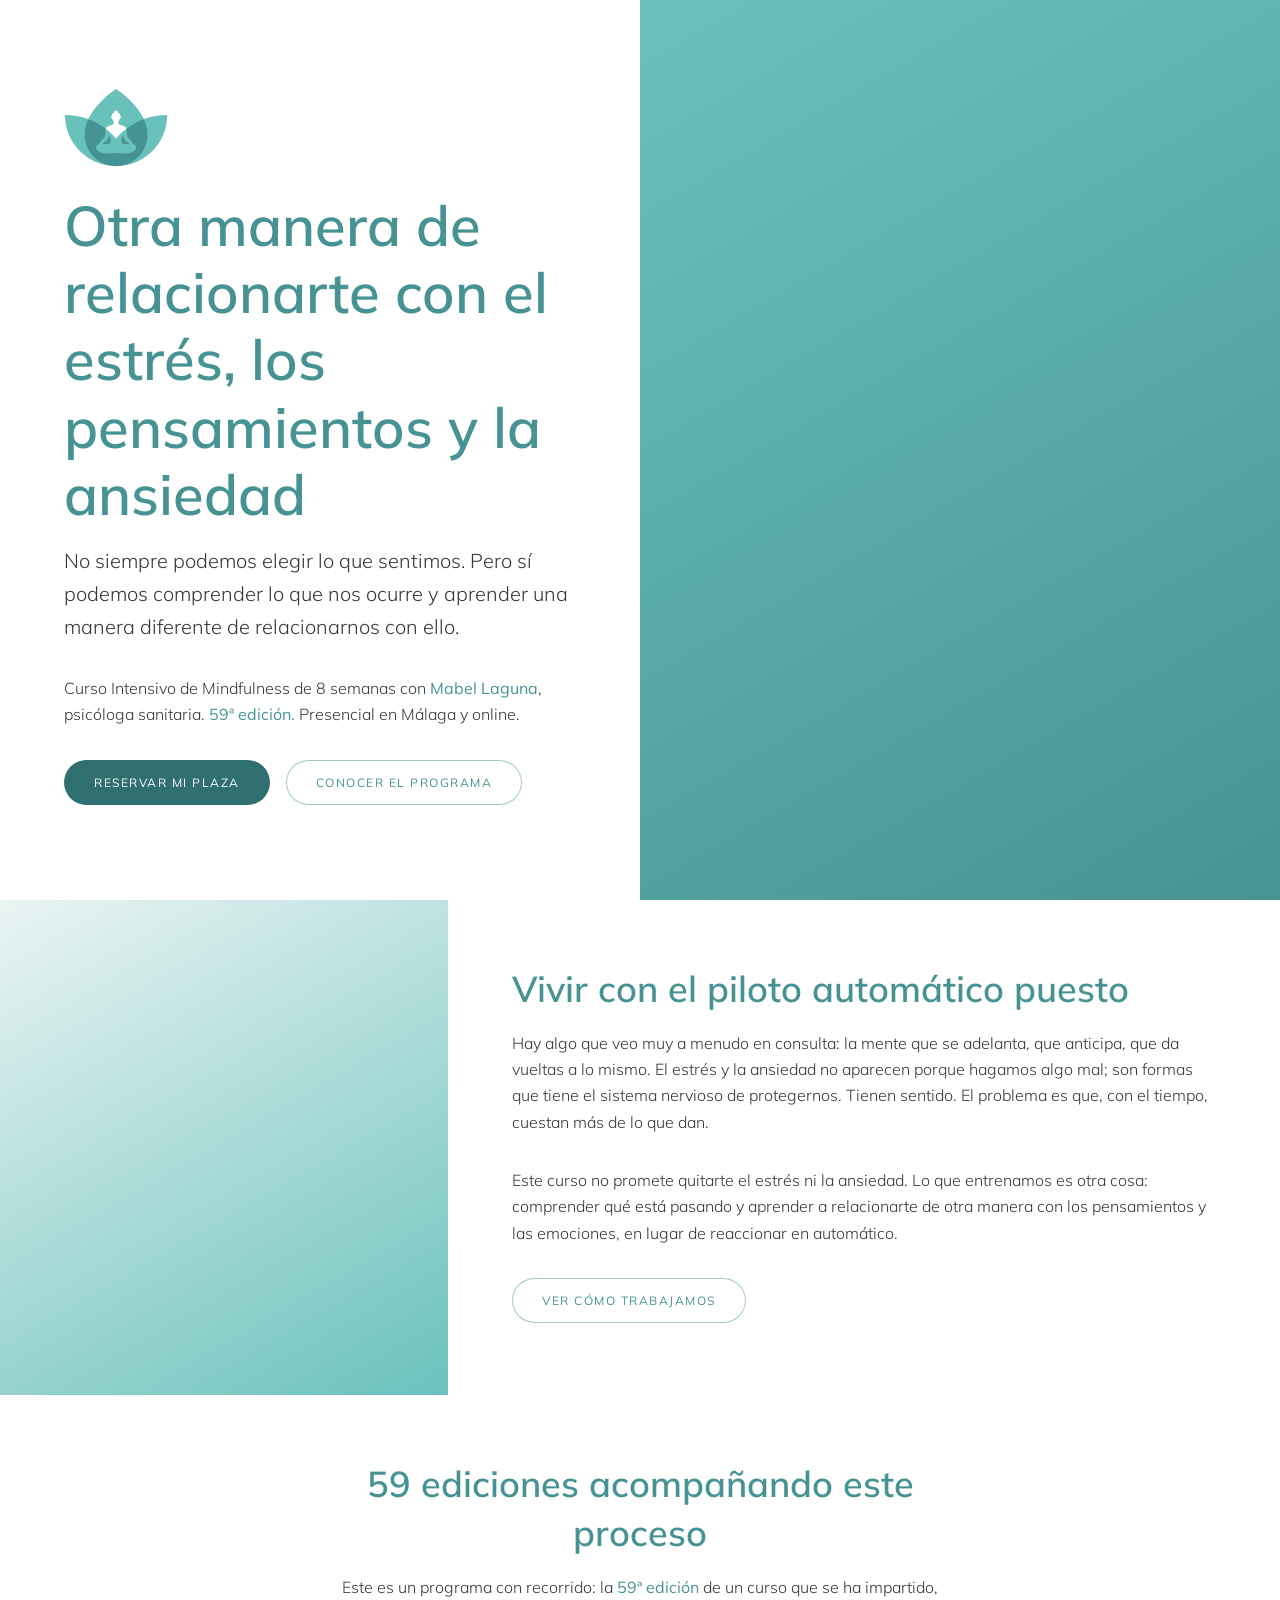
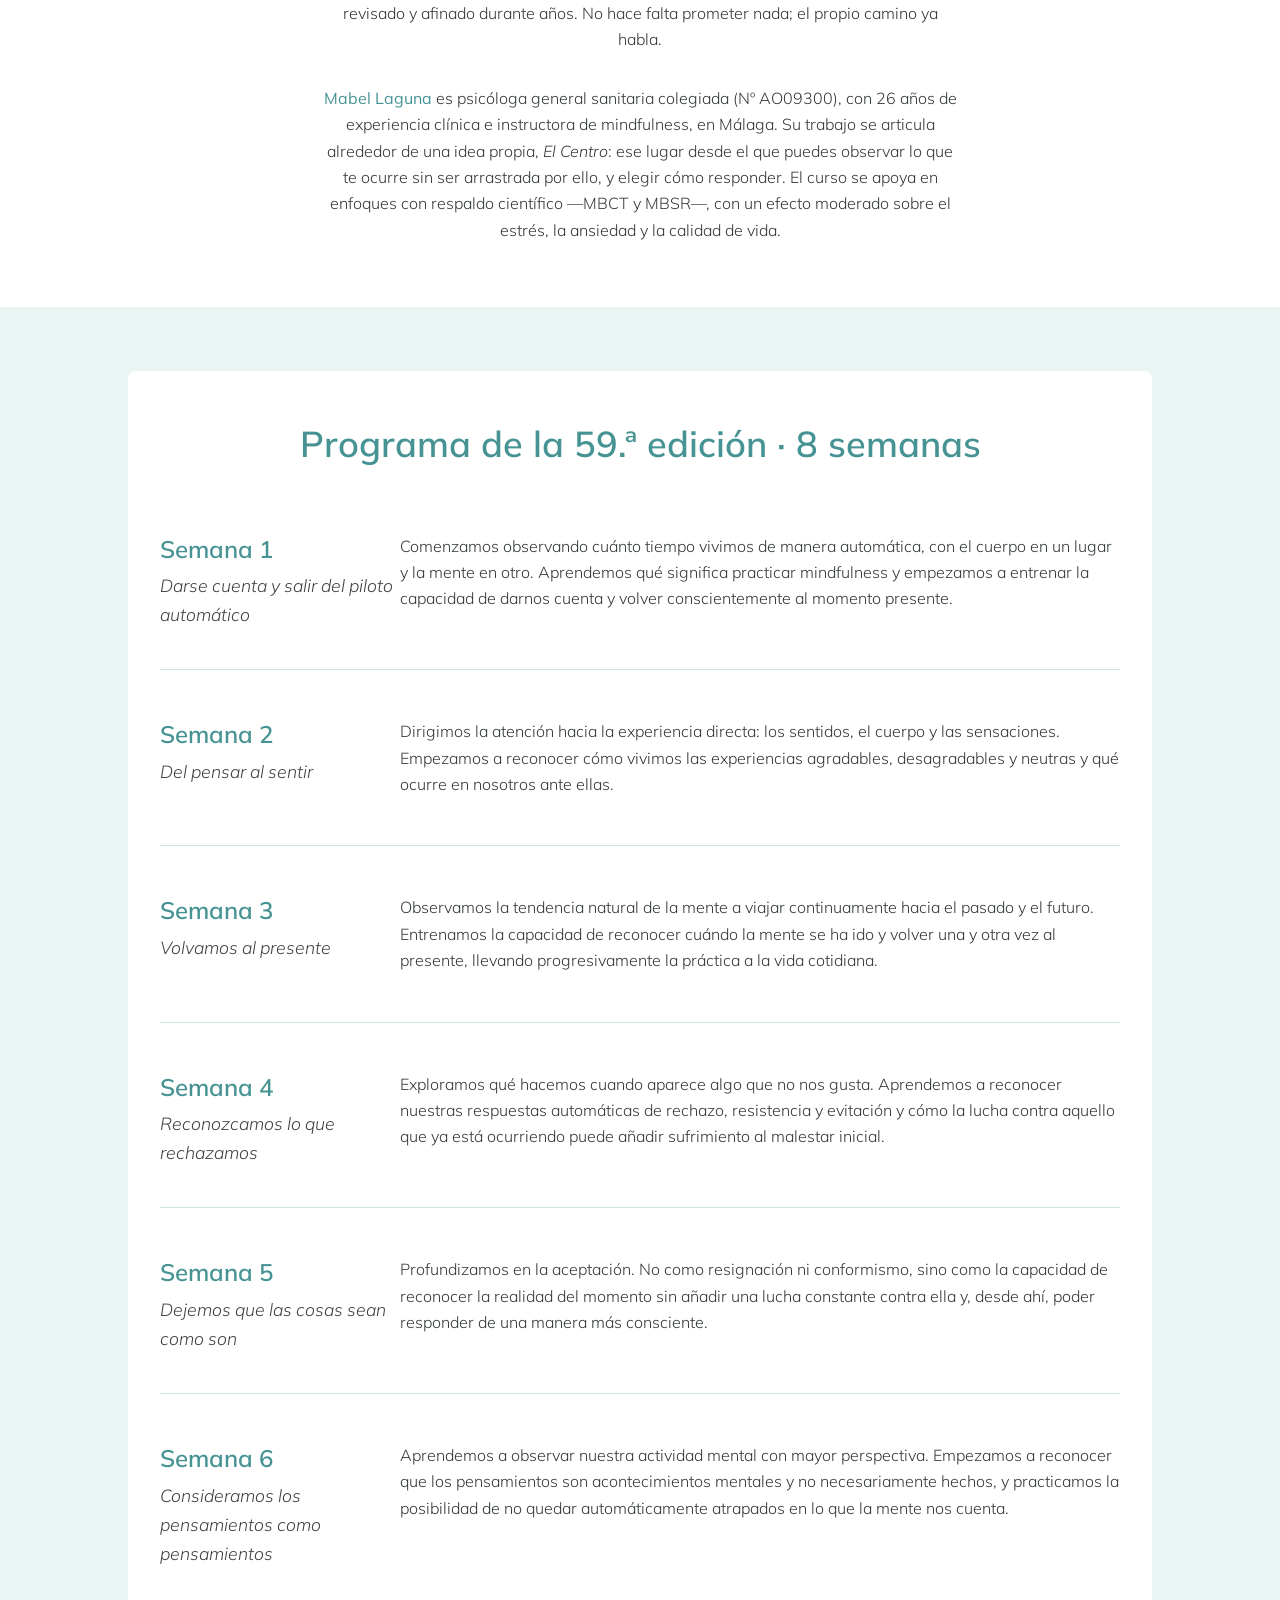
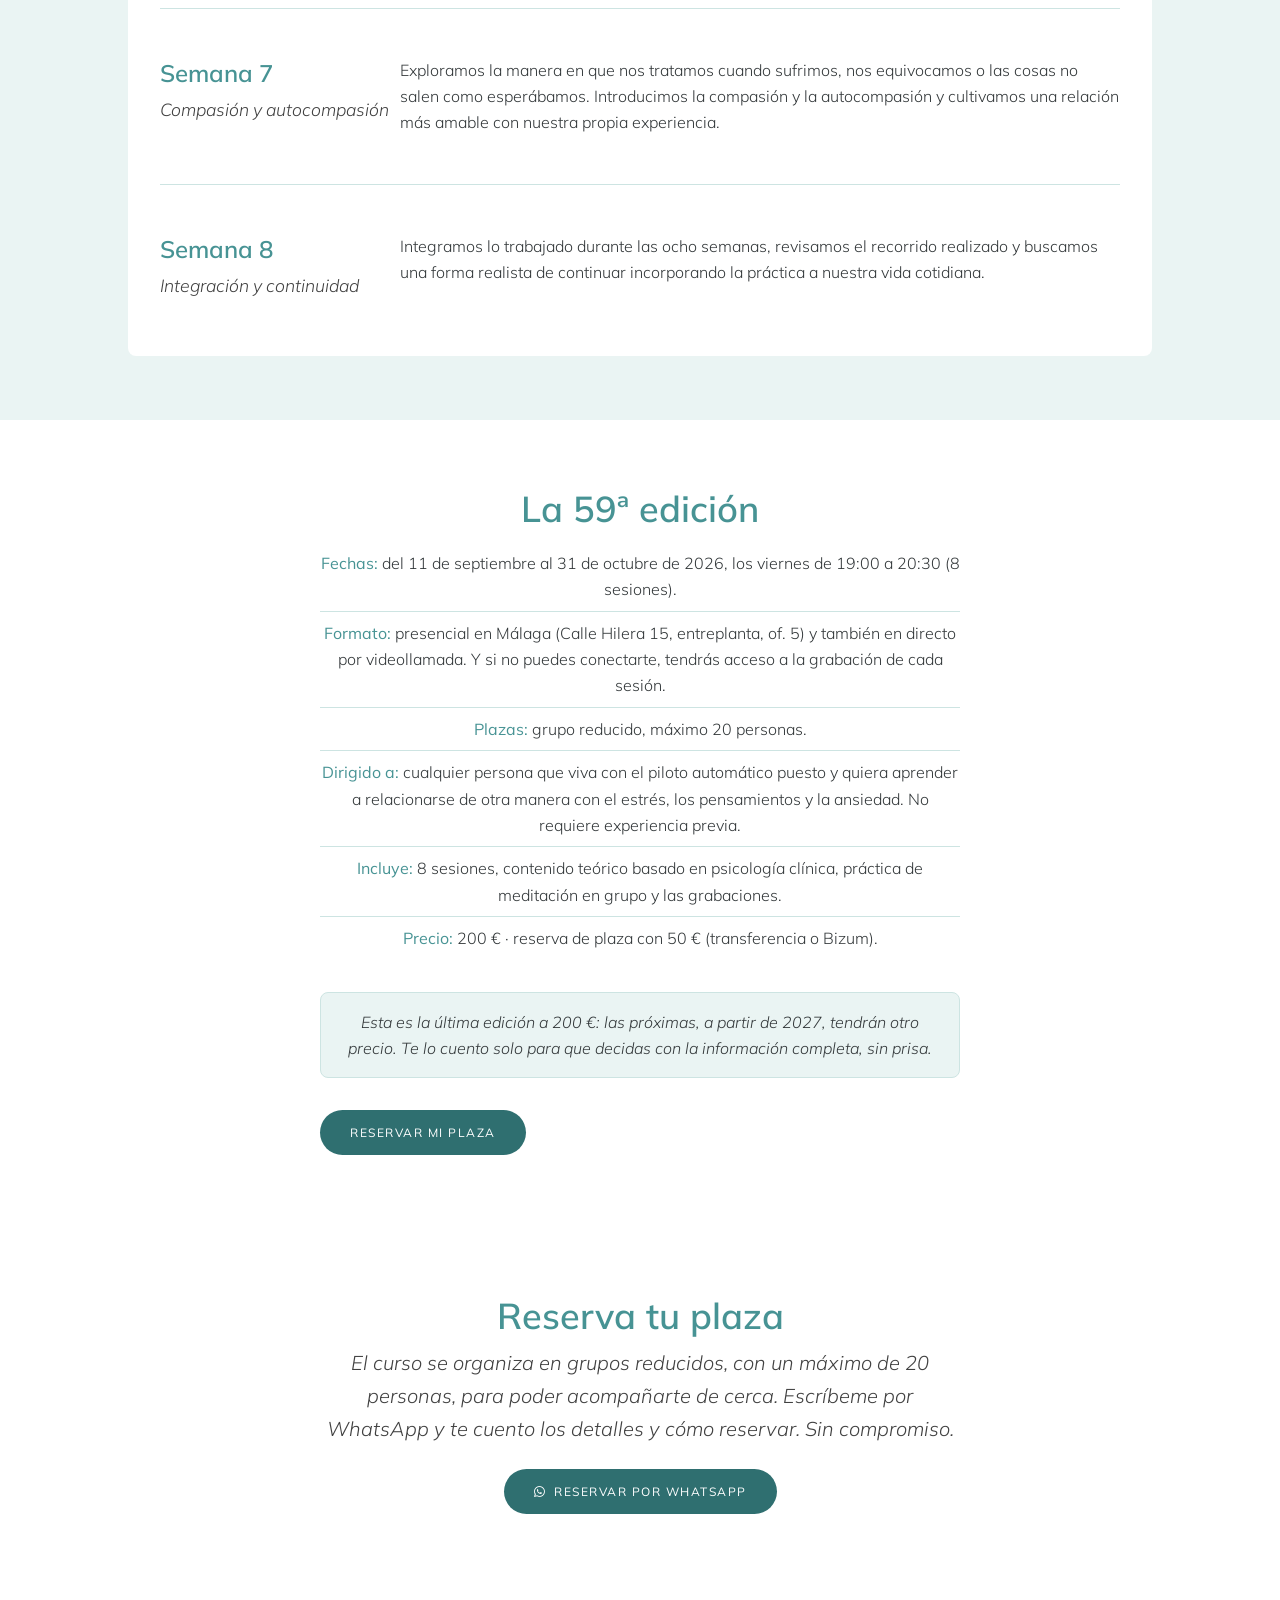
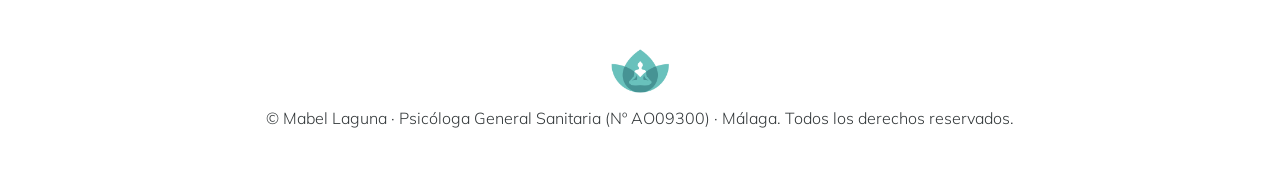
==== index.html @ 55769387 "Add files via upload" ====
<!DOCTYPE HTML>
<!--
	Basado en la plantilla "Story" de HTML5 UP (html5up.net | CCA 3.0).
	Contenido, voz y marca: Mabel Laguna. La capa de marca (colores #479394 /
	#6AC1BC, tipografía y logo) va en el <style> de abajo; NO se modifica
	assets/css/main.css. Landing de ventas — Curso Intensivo de Mindfulness,
	8 semanas, 59ª edición.
-->
<html lang="es">
	<head>
		<title>Curso Intensivo de Mindfulness de 8 semanas · 59ª edición · Mabel Laguna</title>
		<meta charset="utf-8" />
		<meta name="viewport" content="width=device-width, initial-scale=1" />
		<meta name="description" content="Curso Intensivo de Mindfulness de 8 semanas con Mabel Laguna, psicóloga sanitaria. Aprende a relacionarte de otra manera con el estrés, los pensamientos y la ansiedad. 59ª edición — última a 200 €. Presencial en Málaga y online." />

		<!-- Open Graph / vista previa en WhatsApp -->
		<meta property="og:type" content="website" />
		<meta property="og:title" content="Curso Intensivo de Mindfulness · 8 semanas · 59ª edición" />
		<meta property="og:description" content="Con Mabel Laguna, psicóloga sanitaria. Aprende a relacionarte de otra manera con el estrés, los pensamientos y la ansiedad. Presencial en Málaga y online. Última edición a 200 €." />
		<meta property="og:image" content="https://curso.mabelmindfulness.com/images/og.jpg" />
		<meta property="og:image:alt" content="Curso Intensivo de Mindfulness de 8 semanas con Mabel Laguna" />
		<meta property="og:url" content="https://curso.mabelmindfulness.com/" />
		<meta name="twitter:card" content="summary_large_image" />

		<link rel="stylesheet" href="assets/css/main.css" />
		<noscript><link rel="stylesheet" href="assets/css/noscript.css" /></noscript>

		<!-- Tipografía: Mulish como fuente cargada (cercana a Cooper Hewitt);
		     Cooper Hewitt se usa si está instalada en el dispositivo -->
		<link rel="preconnect" href="https://fonts.googleapis.com" />
		<link rel="preconnect" href="https://fonts.gstatic.com" crossorigin />
		<link rel="stylesheet" href="https://fonts.googleapis.com/css2?family=Mulish:wght@300;400;600;700&display=swap" />

		<!-- ===== Capa de marca Mabel Laguna (sobre la plantilla Story) ===== -->
		<style>
		:root{
			--teal:#479394; --teal-2:#6AC1BC; --teal-dark:#2F6F70;
			--tint:#EAF4F3; --line:#CDE4E2; --ink:#33383A;
		}

		/* Tipografía de marca */
		body, input, select, textarea, button, .button,
		h1,h2,h3,h4,h5,h6{
			font-family:'Cooper Hewitt','Mulish','Segoe UI',system-ui,sans-serif;
		}

		/* Fondos y texto */
		body{ background-color:#ffffff; color:var(--ink); }
		input, select, textarea{ color:var(--ink); }
		label{ color:var(--teal); }
		h1,h2,h3,h4,h5,h6{ color:var(--teal); font-weight:600; letter-spacing:normal; }

		/* Enlaces y acentos */
		a{ color:var(--teal); }
		a:hover{ color:var(--teal-dark); }
		strong, b{ color:var(--teal); }

		/* Foco de formularios */
		input[type="text"]:focus, input[type="email"]:focus,
		textarea:focus, select:focus{
			border-color:var(--teal); box-shadow:0 0 0 2px var(--teal);
		}

		/* Botones secundarios */
		input[type="submit"], input[type="reset"], input[type="button"], button, .button{
			box-shadow: inset 0 0 0 1px rgba(71,147,148,0.5);
			color:var(--teal) !important;
		}
		input[type="submit"]:hover, input[type="reset"]:hover, input[type="button"]:hover,
		button:hover, .button:hover{
			box-shadow: inset 0 0 0 1px var(--teal);
			background-color:rgba(106,193,188,0.12);
			color:var(--teal-dark) !important;
		}

		/* Botón primario (CTA) — teal accesible; hover teal claro con texto oscuro */
		input[type="submit"].primary, input[type="reset"].primary, input[type="button"].primary,
		button.primary, .button.primary{
			background-color:var(--teal-dark) !important;
			color:#ffffff !important; box-shadow:none;
		}
		input[type="submit"].primary:hover, input[type="reset"].primary:hover,
		input[type="button"].primary:hover, button.primary:hover, .button.primary:hover{
			background-color:var(--teal-2) !important; color:#17403F !important;
		}

		/* Superficies y líneas */
		.wrapper.style2{ background-color:var(--tint); }
		.wrapper.style2 > .inner{ background-color:#ffffff; }
		ul.alt li{ border-top-color:var(--line); }
		.index > *{ border-top-color:var(--line); }
		.box{ border-color:var(--line); }

		/* Paneles decorativos con degradado de marca (sin fotos de relleno) */
		.banner.style1 .image{ background:linear-gradient(150deg,var(--teal-2),var(--teal)) !important; }
		.spotlight.style1 .image{ background:linear-gradient(150deg,var(--tint),var(--teal-2)) !important; }

		/* Logo (incrustado en el propio archivo, sin imagen externa) */
		.brand-logo{
			display:block; width:6.5rem; height:5rem; margin:0 0 1.5rem 0;
			background:url('[data-uri]') left center/contain no-repeat;
		}
		footer .brand-logo{ display:block; width:3.6rem; height:2.75rem; margin:0 auto 0.75rem auto; }

		/* Aviso de precio: destacado sereno, sin urgencia */
		.nota-precio{
			background:var(--tint); border:1px solid var(--line); border-radius:0.5rem;
			padding:1rem 1.25rem; font-style:italic;
		}

		/* Respeta la preferencia de menos movimiento (accesibilidad) */
		@media (prefers-reduced-motion: reduce){
			*, *::before, *::after{ animation:none !important; transition:none !important; }
		}
		</style>
	</head>
	<body class="is-preload">
		<div id="wrapper">

			<!-- ============ HERO ============ -->
			<section class="banner style1 orient-left content-align-left image-position-right fullscreen onload-image-fade-in onload-content-fade-right">
				<div class="content">
					<span class="brand-logo" role="img" aria-label="Mabel Laguna"></span>
					<h1>Otra manera de relacionarte con el estrés, los pensamientos y la ansiedad</h1>
					<p class="major">No siempre podemos elegir lo que sentimos. Pero sí podemos
					comprender lo que nos ocurre y aprender una manera diferente de
					relacionarnos con ello.</p>
					<p>Curso Intensivo de Mindfulness de 8 semanas con <strong>Mabel Laguna</strong>,
					psicóloga sanitaria. <strong>59ª edición.</strong> Presencial en Málaga y online.</p>
					<ul class="actions">
						<li><a href="#reserva" class="button primary">Reservar mi plaza</a></li>
						<li><a href="#first" class="button">Conocer el programa</a></li>
					</ul>
				</div>
				<div class="image"></div>
			</section>

			<!-- ============ RECONOCIMIENTO / PARA QUIÉN ES ============ -->
			<section id="first" class="spotlight style1 orient-right content-align-left image-position-center onscroll-image-fade-in">
				<div class="content">
					<h2>Vivir con el piloto automático puesto</h2>
					<p>Hay algo que veo muy a menudo en consulta: la mente que se adelanta, que
					anticipa, que da vueltas a lo mismo. El estrés y la ansiedad no aparecen
					porque hagamos algo mal; son formas que tiene el sistema nervioso de
					protegernos. Tienen sentido. El problema es que, con el tiempo, cuestan más
					de lo que dan.</p>
					<p>Este curso no promete quitarte el estrés ni la ansiedad. Lo que
					entrenamos es otra cosa: comprender qué está pasando y aprender a
					relacionarte de otra manera con los pensamientos y las emociones, en lugar
					de reaccionar en automático.</p>
					<ul class="actions">
						<li><a href="#temario" class="button">Ver cómo trabajamos</a></li>
					</ul>
				</div>
				<div class="image"></div>
			</section>

			<!-- ============ QUIÉN TE ACOMPAÑA (autoridad + 59 ediciones) ============ -->
			<section class="wrapper style1 align-center">
				<div class="inner medium">
					<header>
						<h2>59 ediciones acompañando este proceso</h2>
					</header>
					<p>Este es un programa con recorrido: la <strong>59ª edición</strong> de un
					curso que se ha impartido, revisado y afinado durante años. No hace falta
					prometer nada; el propio camino ya habla.</p>
					<p><strong>Mabel Laguna</strong> es psicóloga general sanitaria colegiada
					(Nº AO09300), con 26 años de experiencia clínica e instructora de
					mindfulness, en Málaga. Su trabajo se articula alrededor de una idea propia,
					<em>El Centro</em>: ese lugar desde el que puedes observar lo que te ocurre
					sin ser arrastrada por ello, y elegir cómo responder. El curso se apoya en
					enfoques con respaldo científico —MBCT y MBSR—, con un efecto moderado
					sobre el estrés, la ansiedad y la calidad de vida.</p>
				</div>
			</section>

			<!-- ============ TEMARIO: 8 SEMANAS (siempre visible, componente .index) ============ -->
			<section id="temario" class="wrapper style2">
				<div class="inner">
					<header class="align-center">
						<h2>Programa de la 59.ª edición · 8 semanas</h2>
					</header>
					<div class="index">

						<article>
							<header><h3>Semana 1</h3><p>Darse cuenta y salir del piloto automático</p></header>
							<div class="content">
								<p>Comenzamos observando cuánto tiempo vivimos de manera automática,
								con el cuerpo en un lugar y la mente en otro. Aprendemos qué
								significa practicar mindfulness y empezamos a entrenar la capacidad
								de darnos cuenta y volver conscientemente al momento presente.</p>
							</div>
						</article>

						<article>
							<header><h3>Semana 2</h3><p>Del pensar al sentir</p></header>
							<div class="content">
								<p>Dirigimos la atención hacia la experiencia directa: los sentidos,
								el cuerpo y las sensaciones. Empezamos a reconocer cómo vivimos las
								experiencias agradables, desagradables y neutras y qué ocurre en
								nosotros ante ellas.</p>
							</div>
						</article>

						<article>
							<header><h3>Semana 3</h3><p>Volvamos al presente</p></header>
							<div class="content">
								<p>Observamos la tendencia natural de la mente a viajar continuamente
								hacia el pasado y el futuro. Entrenamos la capacidad de reconocer
								cuándo la mente se ha ido y volver una y otra vez al presente,
								llevando progresivamente la práctica a la vida cotidiana.</p>
							</div>
						</article>

						<article>
							<header><h3>Semana 4</h3><p>Reconozcamos lo que rechazamos</p></header>
							<div class="content">
								<p>Exploramos qué hacemos cuando aparece algo que no nos gusta.
								Aprendemos a reconocer nuestras respuestas automáticas de rechazo,
								resistencia y evitación y cómo la lucha contra aquello que ya está
								ocurriendo puede añadir sufrimiento al malestar inicial.</p>
							</div>
						</article>

						<article>
							<header><h3>Semana 5</h3><p>Dejemos que las cosas sean como son</p></header>
							<div class="content">
								<p>Profundizamos en la aceptación. No como resignación ni conformismo,
								sino como la capacidad de reconocer la realidad del momento sin añadir
								una lucha constante contra ella y, desde ahí, poder responder de una
								manera más consciente.</p>
							</div>
						</article>

						<article>
							<header><h3>Semana 6</h3><p>Consideramos los pensamientos como pensamientos</p></header>
							<div class="content">
								<p>Aprendemos a observar nuestra actividad mental con mayor
								perspectiva. Empezamos a reconocer que los pensamientos son
								acontecimientos mentales y no necesariamente hechos, y practicamos la
								posibilidad de no quedar automáticamente atrapados en lo que la mente
								nos cuenta.</p>
							</div>
						</article>

						<article>
							<header><h3>Semana 7</h3><p>Compasión y autocompasión</p></header>
							<div class="content">
								<p>Exploramos la manera en que nos tratamos cuando sufrimos, nos
								equivocamos o las cosas no salen como esperábamos. Introducimos la
								compasión y la autocompasión y cultivamos una relación más amable con
								nuestra propia experiencia.</p>
							</div>
						</article>

						<article>
							<header><h3>Semana 8</h3><p>Integración y continuidad</p></header>
							<div class="content">
								<p>Integramos lo trabajado durante las ocho semanas, revisamos el
								recorrido realizado y buscamos una forma realista de continuar
								incorporando la práctica a nuestra vida cotidiana.</p>
							</div>
						</article>

					</div>
				</div>
			</section>

			<!-- ============ LA 59ª EDICIÓN: DETALLES Y PRECIO ============ -->
			<section class="wrapper style1 align-center">
				<div class="inner medium">
					<header>
						<h2>La 59ª edición</h2>
					</header>
					<ul class="alt">
						<li><strong>Fechas:</strong> del 11 de septiembre al 31 de octubre de 2026, los viernes de 19:00 a 20:30 (8 sesiones).</li>
						<li><strong>Formato:</strong> presencial en Málaga (Calle Hilera 15, entreplanta, of. 5) y también en directo por videollamada. Y si no puedes conectarte, tendrás acceso a la grabación de cada sesión.</li>
						<li><strong>Plazas:</strong> grupo reducido, máximo 20 personas.</li>
						<li><strong>Dirigido a:</strong> cualquier persona que viva con el piloto
						automático puesto y quiera aprender a relacionarse de otra manera con el
						estrés, los pensamientos y la ansiedad. No requiere experiencia previa.</li>
						<li><strong>Incluye:</strong> 8 sesiones, contenido teórico basado en psicología clínica, práctica de meditación en grupo y las grabaciones.</li>
						<li><strong>Precio:</strong> 200 € · reserva de plaza con 50 € (transferencia o Bizum).</li>
					</ul>
					<p class="nota-precio">Esta es la última edición a 200 €: las próximas, a
					partir de 2027, tendrán otro precio. Te lo cuento solo para que decidas con
					la información completa, sin prisa.</p>
					<ul class="actions">
						<li><a href="#reserva" class="button primary">Reservar mi plaza</a></li>
					</ul>
				</div>
			</section>

			<!-- ============ RESERVA / CONTACTO ============ -->
			<section id="reserva" class="wrapper style1 align-center">
				<div class="inner medium">
					<header>
						<h2>Reserva tu plaza</h2>
						<p>El curso se organiza en grupos reducidos, con un máximo de 20 personas,
						para poder acompañarte de cerca. Escríbeme por WhatsApp y te cuento los
						detalles y cómo reservar. Sin compromiso.</p>
					</header>
					<ul class="actions special">
						<li><a href="https://wa.me/34652852300?text=Hola%20Mabel%2C%20quiero%20reservar%20plaza%20en%20el%20Curso%20Intensivo%20de%20Mindfulness%20de%208%20semanas%20(59%C2%AA%20edici%C3%B3n)." class="button primary icon brands fa-whatsapp" target="_blank" rel="noopener">Reservar por WhatsApp</a></li>
					</ul>
				</div>
			</section>

			<!-- ============ PIE ============ -->
			<footer class="wrapper style1 align-center">
				<div class="inner">
					<span class="brand-logo" role="img" aria-label="Mabel Laguna"></span>
					<p>© Mabel Laguna · Psicóloga General Sanitaria (Nº AO09300) · Málaga.
					Todos los derechos reservados.</p>
				</div>
			</footer>

		</div>

		<!-- Scripts de la plantilla Story (sin cambios) -->
		<script src="assets/js/jquery.min.js"></script>
		<script src="assets/js/browser.min.js"></script>
		<script src="assets/js/breakpoints.min.js"></script>
		<script src="assets/js/util.js"></script>
		<script src="assets/js/main.js"></script>

	</body>
</html>
---- assets/css/main.css ----
@import url(fontawesome-all.min.css);
@import url("https://fonts.googleapis.com/css?family=Source+Sans+Pro:300,300i,400,400i");

/*
	Story by HTML5 UP
	html5up.net | @ajlkn
	Free for personal and commercial use under the CCA 3.0 license (html5up.net/license)
*/

html, body, div, span, applet, object,
iframe, h1, h2, h3, h4, h5, h6, p, blockquote,
pre, a, abbr, acronym, address, big, cite,
code, del, dfn, em, img, ins, kbd, q, s, samp,
small, strike, strong, sub, sup, tt, var, b,
u, i, center, dl, dt, dd, ol, ul, li, fieldset,
form, label, legend, table, caption, tbody,
tfoot, thead, tr, th, td, article, aside,
canvas, details, embed, figure, figcaption,
footer, header, hgroup, menu, nav, output, ruby,
section, summary, time, mark, audio, video {
	margin: 0;
	padding: 0;
	border: 0;
	font-size: 100%;
	font: inherit;
	vertical-align: baseline;}

article, aside, details, figcaption, figure,
footer, header, hgroup, menu, nav, section {
	display: block;}

body {
	line-height: 1;
}

ol, ul {
	list-style: none;
}

blockquote, q {
	quotes: none;
}

	blockquote:before, blockquote:after, q:before, q:after {
		content: '';
		content: none;
	}

table {
	border-collapse: collapse;
	border-spacing: 0;
}

body {
	-webkit-text-size-adjust: none;
}

mark {
	background-color: transparent;
	color: inherit;
}

input::-moz-focus-inner {
	border: 0;
	padding: 0;
}

input, select, textarea {
	-moz-appearance: none;
	-webkit-appearance: none;
	-ms-appearance: none;
	appearance: none;
}

/* Basic */

	@-ms-viewport {
		width: device-width;
	}

	body {
		-ms-overflow-style: scrollbar;
	}

	@media screen and (max-width: 480px) {

		html, body {
			min-width: 320px;
		}

	}

	html {
		box-sizing: border-box;
	}

	*, *:before, *:after {
		box-sizing: inherit;
	}

	body {
		background: #ffffff;
	}

		body.is-preload *, body.is-preload *:before, body.is-preload *:after {
			-moz-animation: none !important;
			-webkit-animation: none !important;
			-ms-animation: none !important;
			animation: none !important;
			-moz-transition: none !important;
			-webkit-transition: none !important;
			-ms-transition: none !important;
			transition: none !important;
		}

/* Type */

	html {
		font-size: 18pt;
	}

		@media screen and (max-width: 1680px) {

			html {
				font-size: 14pt;
			}

		}

		@media screen and (max-width: 1280px) {

			html {
				font-size: 12pt;
			}

		}

		@media screen and (max-width: 736px) {

			html {
				font-size: 11pt;
			}

		}

		@media screen and (max-width: 360px) {

			html {
				font-size: 10pt;
			}

		}

	body {
		background-color: #ffffff;
		color: #000000;
	}

	body, input, select, textarea {
		font-family: "Source Sans Pro", Helvetica, sans-serif;
		font-size: 1rem;
		font-weight: 300;
		line-height: 1.65;
	}

	a {
		-moz-transition: color 0.2s ease-in-out;
		-webkit-transition: color 0.2s ease-in-out;
		-ms-transition: color 0.2s ease-in-out;
		transition: color 0.2s ease-in-out;
		text-decoration: underline;
	}

		a:hover {
			text-decoration: none;
		}

	strong, b {
		font-weight: 400;
	}

	em, i {
		font-style: italic;
	}

	p {
		margin: 0 0 2rem 0;
	}

		p.major {
			font-size: 1.25rem;
		}

	h1, h2, h3, h4, h5, h6 {
		font-weight: 300;
		line-height: 1.375;
		letter-spacing: -0.05em;
		margin: 0 0 1rem 0;
	}

		h1 a, h2 a, h3 a, h4 a, h5 a, h6 a {
			color: inherit;
			text-decoration: none;
		}

	h1 {
		font-size: 3.5rem;
		line-height: 1.2;
	}

	h2 {
		font-size: 2.25rem;
	}

	h3 {
		font-size: 1.5rem;
	}

	h4 {
		font-size: 1.1rem;
	}

	h5 {
		font-size: 0.9rem;
	}

	h6 {
		font-size: 0.7rem;
	}

	sub {
		font-size: 0.8rem;
		position: relative;
		top: 0.5rem;
	}

	sup {
		font-size: 0.8rem;
		position: relative;
		top: -0.5rem;
	}

	blockquote {
		border-left: solid 4px;
		font-style: italic;
		margin: 0 0 2rem 0;
		padding: 0.5rem 0 0.5rem 2rem;
	}

	code {
		border-radius: 4px;
		font-family: "Courier New", monospace;
		font-size: 0.9em;
		margin: 0 0.25rem;
		padding: 0.25rem 0.325rem;
	}

	pre {
		-webkit-overflow-scrolling: touch;
		font-family: "Courier New", monospace;
		font-size: 0.9em;
		margin: 0 0 2rem 0;
	}

		pre code {
			display: block;
			line-height: 1.5;
			padding: 0.75rem 1rem;
			overflow-x: auto;
		}

	hr {
		border: 0;
		border-bottom: solid 1px;
		margin: 2.5rem 0;
	}

		hr.major {
			margin: 3.5rem 0;
		}

	.align-left {
		text-align: left;
	}

	.align-center {
		text-align: center;
	}

	.align-right {
		text-align: right;
	}

	@media screen and (max-width: 736px) {

		p.major {
			font-size: 1.1rem;
		}

		h1 {
			font-size: 2.5rem;
		}

		h2 {
			font-size: 2rem;
		}

		h3 {
			font-size: 1.25rem;
		}

		h4 {
			font-size: 1rem;
		}

	}

	input, select, textarea {
		color: #000000;
	}

	a {
		color: #000000;
	}

		a:hover {
			color: #47D3E5;
		}

	strong, b {
		color: #000000;
	}

	h1, h2, h3, h4, h5, h6 {
		color: #000000;
	}

	blockquote {
		border-left-color: rgba(0, 0, 0, 0.2);
	}

	code {
		background: rgba(0, 0, 0, 0.05);
		border-color: rgba(0, 0, 0, 0.2);
	}

	hr {
		border-bottom-color: rgba(0, 0, 0, 0.2);
	}

/* Row */

	.row {
		display: flex;
		flex-wrap: wrap;
		box-sizing: border-box;
		align-items: stretch;
	}

		.row > * {
			box-sizing: border-box;
		}

		.row.gtr-uniform > * > :last-child {
			margin-bottom: 0;
		}

		.row.aln-left {
			justify-content: flex-start;
		}

		.row.aln-center {
			justify-content: center;
		}

		.row.aln-right {
			justify-content: flex-end;
		}

		.row.aln-top {
			align-items: flex-start;
		}

		.row.aln-middle {
			align-items: center;
		}

		.row.aln-bottom {
			align-items: flex-end;
		}

		.row > .imp {
			order: -1;
		}

		.row > .col-1 {
			width: 8.33333%;
		}

		.row > .off-1 {
			margin-left: 8.33333%;
		}

		.row > .col-2 {
			width: 16.66667%;
		}

		.row > .off-2 {
			margin-left: 16.66667%;
		}

		.row > .col-3 {
			width: 25%;
		}

		.row > .off-3 {
			margin-left: 25%;
		}

		.row > .col-4 {
			width: 33.33333%;
		}

		.row > .off-4 {
			margin-left: 33.33333%;
		}

		.row > .col-5 {
			width: 41.66667%;
		}

		.row > .off-5 {
			margin-left: 41.66667%;
		}

		.row > .col-6 {
			width: 50%;
		}

		.row > .off-6 {
			margin-left: 50%;
		}

		.row > .col-7 {
			width: 58.33333%;
		}

		.row > .off-7 {
			margin-left: 58.33333%;
		}

		.row > .col-8 {
			width: 66.66667%;
		}

		.row > .off-8 {
			margin-left: 66.66667%;
		}

		.row > .col-9 {
			width: 75%;
		}

		.row > .off-9 {
			margin-left: 75%;
		}

		.row > .col-10 {
			width: 83.33333%;
		}

		.row > .off-10 {
			margin-left: 83.33333%;
		}

		.row > .col-11 {
			width: 91.66667%;
		}

		.row > .off-11 {
			margin-left: 91.66667%;
		}

		.row > .col-12 {
			width: 100%;
		}

		.row > .off-12 {
			margin-left: 100%;
		}

		.row.gtr-0 {
			margin-top: 0;
			margin-left: 0rem;
		}

			.row.gtr-0 > * {
				padding: 0 0 0 0rem;
			}

			.row.gtr-0.gtr-uniform {
				margin-top: 0rem;
			}

				.row.gtr-0.gtr-uniform > * {
					padding-top: 0rem;
				}

		.row.gtr-25 {
			margin-top: 0;
			margin-left: -0.5rem;
		}

			.row.gtr-25 > * {
				padding: 0 0 0 0.5rem;
			}

			.row.gtr-25.gtr-uniform {
				margin-top: -0.5rem;
			}

				.row.gtr-25.gtr-uniform > * {
					padding-top: 0.5rem;
				}

		.row.gtr-50 {
			margin-top: 0;
			margin-left: -1rem;
		}

			.row.gtr-50 > * {
				padding: 0 0 0 1rem;
			}

			.row.gtr-50.gtr-uniform {
				margin-top: -1rem;
			}

				.row.gtr-50.gtr-uniform > * {
					padding-top: 1rem;
				}

		.row {
			margin-top: 0;
			margin-left: -2rem;
		}

			.row > * {
				padding: 0 0 0 2rem;
			}

			.row.gtr-uniform {
				margin-top: -2rem;
			}

				.row.gtr-uniform > * {
					padding-top: 2rem;
				}

		.row.gtr-150 {
			margin-top: 0;
			margin-left: -3rem;
		}

			.row.gtr-150 > * {
				padding: 0 0 0 3rem;
			}

			.row.gtr-150.gtr-uniform {
				margin-top: -3rem;
			}

				.row.gtr-150.gtr-uniform > * {
					padding-top: 3rem;
				}

		.row.gtr-200 {
			margin-top: 0;
			margin-left: -4rem;
		}

			.row.gtr-200 > * {
				padding: 0 0 0 4rem;
			}

			.row.gtr-200.gtr-uniform {
				margin-top: -4rem;
			}

				.row.gtr-200.gtr-uniform > * {
					padding-top: 4rem;
				}

		@media screen and (max-width: 1680px) {

			.row {
				display: flex;
				flex-wrap: wrap;
				box-sizing: border-box;
				align-items: stretch;
			}

				.row > * {
					box-sizing: border-box;
				}

				.row.gtr-uniform > * > :last-child {
					margin-bottom: 0;
				}

				.row.aln-left {
					justify-content: flex-start;
				}

				.row.aln-center {
					justify-content: center;
				}

				.row.aln-right {
					justify-content: flex-end;
				}

				.row.aln-top {
					align-items: flex-start;
				}

				.row.aln-middle {
					align-items: center;
				}

				.row.aln-bottom {
					align-items: flex-end;
				}

				.row > .imp-xlarge {
					order: -1;
				}

				.row > .col-1-xlarge {
					width: 8.33333%;
				}

				.row > .off-1-xlarge {
					margin-left: 8.33333%;
				}

				.row > .col-2-xlarge {
					width: 16.66667%;
				}

				.row > .off-2-xlarge {
					margin-left: 16.66667%;
				}

				.row > .col-3-xlarge {
					width: 25%;
				}

				.row > .off-3-xlarge {
					margin-left: 25%;
				}

				.row > .col-4-xlarge {
					width: 33.33333%;
				}

				.row > .off-4-xlarge {
					margin-left: 33.33333%;
				}

				.row > .col-5-xlarge {
					width: 41.66667%;
				}

				.row > .off-5-xlarge {
					margin-left: 41.66667%;
				}

				.row > .col-6-xlarge {
					width: 50%;
				}

				.row > .off-6-xlarge {
					margin-left: 50%;
				}

				.row > .col-7-xlarge {
					width: 58.33333%;
				}

				.row > .off-7-xlarge {
					margin-left: 58.33333%;
				}

				.row > .col-8-xlarge {
					width: 66.66667%;
				}

				.row > .off-8-xlarge {
					margin-left: 66.66667%;
				}

				.row > .col-9-xlarge {
					width: 75%;
				}

				.row > .off-9-xlarge {
					margin-left: 75%;
				}

				.row > .col-10-xlarge {
					width: 83.33333%;
				}

				.row > .off-10-xlarge {
					margin-left: 83.33333%;
				}

				.row > .col-11-xlarge {
					width: 91.66667%;
				}

				.row > .off-11-xlarge {
					margin-left: 91.66667%;
				}

				.row > .col-12-xlarge {
					width: 100%;
				}

				.row > .off-12-xlarge {
					margin-left: 100%;
				}

				.row.gtr-0 {
					margin-top: 0;
					margin-left: 0rem;
				}

					.row.gtr-0 > * {
						padding: 0 0 0 0rem;
					}

					.row.gtr-0.gtr-uniform {
						margin-top: 0rem;
					}

						.row.gtr-0.gtr-uniform > * {
							padding-top: 0rem;
						}

				.row.gtr-25 {
					margin-top: 0;
					margin-left: -0.5rem;
				}

					.row.gtr-25 > * {
						padding: 0 0 0 0.5rem;
					}

					.row.gtr-25.gtr-uniform {
						margin-top: -0.5rem;
					}

						.row.gtr-25.gtr-uniform > * {
							padding-top: 0.5rem;
						}

				.row.gtr-50 {
					margin-top: 0;
					margin-left: -1rem;
				}

					.row.gtr-50 > * {
						padding: 0 0 0 1rem;
					}

					.row.gtr-50.gtr-uniform {
						margin-top: -1rem;
					}

						.row.gtr-50.gtr-uniform > * {
							padding-top: 1rem;
						}

				.row {
					margin-top: 0;
					margin-left: -2rem;
				}

					.row > * {
						padding: 0 0 0 2rem;
					}

					.row.gtr-uniform {
						margin-top: -2rem;
					}

						.row.gtr-uniform > * {
							padding-top: 2rem;
						}

				.row.gtr-150 {
					margin-top: 0;
					margin-left: -3rem;
				}

					.row.gtr-150 > * {
						padding: 0 0 0 3rem;
					}

					.row.gtr-150.gtr-uniform {
						margin-top: -3rem;
					}

						.row.gtr-150.gtr-uniform > * {
							padding-top: 3rem;
						}

				.row.gtr-200 {
					margin-top: 0;
					margin-left: -4rem;
				}

					.row.gtr-200 > * {
						padding: 0 0 0 4rem;
					}

					.row.gtr-200.gtr-uniform {
						margin-top: -4rem;
					}

						.row.gtr-200.gtr-uniform > * {
							padding-top: 4rem;
						}

		}

		@media screen and (max-width: 1280px) {

			.row {
				display: flex;
				flex-wrap: wrap;
				box-sizing: border-box;
				align-items: stretch;
			}

				.row > * {
					box-sizing: border-box;
				}

				.row.gtr-uniform > * > :last-child {
					margin-bottom: 0;
				}

				.row.aln-left {
					justify-content: flex-start;
				}

				.row.aln-center {
					justify-content: center;
				}

				.row.aln-right {
					justify-content: flex-end;
				}

				.row.aln-top {
					align-items: flex-start;
				}

				.row.aln-middle {
					align-items: center;
				}

				.row.aln-bottom {
					align-items: flex-end;
				}

				.row > .imp-large {
					order: -1;
				}

				.row > .col-1-large {
					width: 8.33333%;
				}

				.row > .off-1-large {
					margin-left: 8.33333%;
				}

				.row > .col-2-large {
					width: 16.66667%;
				}

				.row > .off-2-large {
					margin-left: 16.66667%;
				}

				.row > .col-3-large {
					width: 25%;
				}

				.row > .off-3-large {
					margin-left: 25%;
				}

				.row > .col-4-large {
					width: 33.33333%;
				}

				.row > .off-4-large {
					margin-left: 33.33333%;
				}

				.row > .col-5-large {
					width: 41.66667%;
				}

				.row > .off-5-large {
					margin-left: 41.66667%;
				}

				.row > .col-6-large {
					width: 50%;
				}

				.row > .off-6-large {
					margin-left: 50%;
				}

				.row > .col-7-large {
					width: 58.33333%;
				}

				.row > .off-7-large {
					margin-left: 58.33333%;
				}

				.row > .col-8-large {
					width: 66.66667%;
				}

				.row > .off-8-large {
					margin-left: 66.66667%;
				}

				.row > .col-9-large {
					width: 75%;
				}

				.row > .off-9-large {
					margin-left: 75%;
				}

				.row > .col-10-large {
					width: 83.33333%;
				}

				.row > .off-10-large {
					margin-left: 83.33333%;
				}

				.row > .col-11-large {
					width: 91.66667%;
				}

				.row > .off-11-large {
					margin-left: 91.66667%;
				}

				.row > .col-12-large {
					width: 100%;
				}

				.row > .off-12-large {
					margin-left: 100%;
				}

				.row.gtr-0 {
					margin-top: 0;
					margin-left: 0rem;
				}

					.row.gtr-0 > * {
						padding: 0 0 0 0rem;
					}

					.row.gtr-0.gtr-uniform {
						margin-top: 0rem;
					}

						.row.gtr-0.gtr-uniform > * {
							padding-top: 0rem;
						}

				.row.gtr-25 {
					margin-top: 0;
					margin-left: -0.5rem;
				}

					.row.gtr-25 > * {
						padding: 0 0 0 0.5rem;
					}

					.row.gtr-25.gtr-uniform {
						margin-top: -0.5rem;
					}

						.row.gtr-25.gtr-uniform > * {
							padding-top: 0.5rem;
						}

				.row.gtr-50 {
					margin-top: 0;
					margin-left: -1rem;
				}

					.row.gtr-50 > * {
						padding: 0 0 0 1rem;
					}

					.row.gtr-50.gtr-uniform {
						margin-top: -1rem;
					}

						.row.gtr-50.gtr-uniform > * {
							padding-top: 1rem;
						}

				.row {
					margin-top: 0;
					margin-left: -2rem;
				}

					.row > * {
						padding: 0 0 0 2rem;
					}

					.row.gtr-uniform {
						margin-top: -2rem;
					}

						.row.gtr-uniform > * {
							padding-top: 2rem;
						}

				.row.gtr-150 {
					margin-top: 0;
					margin-left: -3rem;
				}

					.row.gtr-150 > * {
						padding: 0 0 0 3rem;
					}

					.row.gtr-150.gtr-uniform {
						margin-top: -3rem;
					}

						.row.gtr-150.gtr-uniform > * {
							padding-top: 3rem;
						}

				.row.gtr-200 {
					margin-top: 0;
					margin-left: -4rem;
				}

					.row.gtr-200 > * {
						padding: 0 0 0 4rem;
					}

					.row.gtr-200.gtr-uniform {
						margin-top: -4rem;
					}

						.row.gtr-200.gtr-uniform > * {
							padding-top: 4rem;
						}

		}

		@media screen and (max-width: 980px) {

			.row {
				display: flex;
				flex-wrap: wrap;
				box-sizing: border-box;
				align-items: stretch;
			}

				.row > * {
					box-sizing: border-box;
				}

				.row.gtr-uniform > * > :last-child {
					margin-bottom: 0;
				}

				.row.aln-left {
					justify-content: flex-start;
				}

				.row.aln-center {
					justify-content: center;
				}

				.row.aln-right {
					justify-content: flex-end;
				}

				.row.aln-top {
					align-items: flex-start;
				}

				.row.aln-middle {
					align-items: center;
				}

				.row.aln-bottom {
					align-items: flex-end;
				}

				.row > .imp-medium {
					order: -1;
				}

				.row > .col-1-medium {
					width: 8.33333%;
				}

				.row > .off-1-medium {
					margin-left: 8.33333%;
				}

				.row > .col-2-medium {
					width: 16.66667%;
				}

				.row > .off-2-medium {
					margin-left: 16.66667%;
				}

				.row > .col-3-medium {
					width: 25%;
				}

				.row > .off-3-medium {
					margin-left: 25%;
				}

				.row > .col-4-medium {
					width: 33.33333%;
				}

				.row > .off-4-medium {
					margin-left: 33.33333%;
				}

				.row > .col-5-medium {
					width: 41.66667%;
				}

				.row > .off-5-medium {
					margin-left: 41.66667%;
				}

				.row > .col-6-medium {
					width: 50%;
				}

				.row > .off-6-medium {
					margin-left: 50%;
				}

				.row > .col-7-medium {
					width: 58.33333%;
				}

				.row > .off-7-medium {
					margin-left: 58.33333%;
				}

				.row > .col-8-medium {
					width: 66.66667%;
				}

				.row > .off-8-medium {
					margin-left: 66.66667%;
				}

				.row > .col-9-medium {
					width: 75%;
				}

				.row > .off-9-medium {
					margin-left: 75%;
				}

				.row > .col-10-medium {
					width: 83.33333%;
				}

				.row > .off-10-medium {
					margin-left: 83.33333%;
				}

				.row > .col-11-medium {
					width: 91.66667%;
				}

				.row > .off-11-medium {
					margin-left: 91.66667%;
				}

				.row > .col-12-medium {
					width: 100%;
				}

				.row > .off-12-medium {
					margin-left: 100%;
				}

				.row.gtr-0 {
					margin-top: 0;
					margin-left: 0rem;
				}

					.row.gtr-0 > * {
						padding: 0 0 0 0rem;
					}

					.row.gtr-0.gtr-uniform {
						margin-top: 0rem;
					}

						.row.gtr-0.gtr-uniform > * {
							padding-top: 0rem;
						}

				.row.gtr-25 {
					margin-top: 0;
					margin-left: -0.5rem;
				}

					.row.gtr-25 > * {
						padding: 0 0 0 0.5rem;
					}

					.row.gtr-25.gtr-uniform {
						margin-top: -0.5rem;
					}

						.row.gtr-25.gtr-uniform > * {
							padding-top: 0.5rem;
						}

				.row.gtr-50 {
					margin-top: 0;
					margin-left: -1rem;
				}

					.row.gtr-50 > * {
						padding: 0 0 0 1rem;
					}

					.row.gtr-50.gtr-uniform {
						margin-top: -1rem;
					}

						.row.gtr-50.gtr-uniform > * {
							padding-top: 1rem;
						}

				.row {
					margin-top: 0;
					margin-left: -2rem;
				}

					.row > * {
						padding: 0 0 0 2rem;
					}

					.row.gtr-uniform {
						margin-top: -2rem;
					}

						.row.gtr-uniform > * {
							padding-top: 2rem;
						}

				.row.gtr-150 {
					margin-top: 0;
					margin-left: -3rem;
				}

					.row.gtr-150 > * {
						padding: 0 0 0 3rem;
					}

					.row.gtr-150.gtr-uniform {
						margin-top: -3rem;
					}

						.row.gtr-150.gtr-uniform > * {
							padding-top: 3rem;
						}

				.row.gtr-200 {
					margin-top: 0;
					margin-left: -4rem;
				}

					.row.gtr-200 > * {
						padding: 0 0 0 4rem;
					}

					.row.gtr-200.gtr-uniform {
						margin-top: -4rem;
					}

						.row.gtr-200.gtr-uniform > * {
							padding-top: 4rem;
						}

		}

		@media screen and (max-width: 736px) {

			.row {
				display: flex;
				flex-wrap: wrap;
				box-sizing: border-box;
				align-items: stretch;
			}

				.row > * {
					box-sizing: border-box;
				}

				.row.gtr-uniform > * > :last-child {
					margin-bottom: 0;
				}

				.row.aln-left {
					justify-content: flex-start;
				}

				.row.aln-center {
					justify-content: center;
				}

				.row.aln-right {
					justify-content: flex-end;
				}

				.row.aln-top {
					align-items: flex-start;
				}

				.row.aln-middle {
					align-items: center;
				}

				.row.aln-bottom {
					align-items: flex-end;
				}

				.row > .imp-small {
					order: -1;
				}

				.row > .col-1-small {
					width: 8.33333%;
				}

				.row > .off-1-small {
					margin-left: 8.33333%;
				}

				.row > .col-2-small {
					width: 16.66667%;
				}

				.row > .off-2-small {
					margin-left: 16.66667%;
				}

				.row > .col-3-small {
					width: 25%;
				}

				.row > .off-3-small {
					margin-left: 25%;
				}

				.row > .col-4-small {
					width: 33.33333%;
				}

				.row > .off-4-small {
					margin-left: 33.33333%;
				}

				.row > .col-5-small {
					width: 41.66667%;
				}

				.row > .off-5-small {
					margin-left: 41.66667%;
				}

				.row > .col-6-small {
					width: 50%;
				}

				.row > .off-6-small {
					margin-left: 50%;
				}

				.row > .col-7-small {
					width: 58.33333%;
				}

				.row > .off-7-small {
					margin-left: 58.33333%;
				}

				.row > .col-8-small {
					width: 66.66667%;
				}

				.row > .off-8-small {
					margin-left: 66.66667%;
				}

				.row > .col-9-small {
					width: 75%;
				}

				.row > .off-9-small {
					margin-left: 75%;
				}

				.row > .col-10-small {
					width: 83.33333%;
				}

				.row > .off-10-small {
					margin-left: 83.33333%;
				}

				.row > .col-11-small {
					width: 91.66667%;
				}

				.row > .off-11-small {
					margin-left: 91.66667%;
				}

				.row > .col-12-small {
					width: 100%;
				}

				.row > .off-12-small {
					margin-left: 100%;
				}

				.row.gtr-0 {
					margin-top: 0;
					margin-left: 0rem;
				}

					.row.gtr-0 > * {
						padding: 0 0 0 0rem;
					}

					.row.gtr-0.gtr-uniform {
						margin-top: 0rem;
					}

						.row.gtr-0.gtr-uniform > * {
							padding-top: 0rem;
						}

				.row.gtr-25 {
					margin-top: 0;
					margin-left: -0.5rem;
				}

					.row.gtr-25 > * {
						padding: 0 0 0 0.5rem;
					}

					.row.gtr-25.gtr-uniform {
						margin-top: -0.5rem;
					}

						.row.gtr-25.gtr-uniform > * {
							padding-top: 0.5rem;
						}

				.row.gtr-50 {
					margin-top: 0;
					margin-left: -1rem;
				}

					.row.gtr-50 > * {
						padding: 0 0 0 1rem;
					}

					.row.gtr-50.gtr-uniform {
						margin-top: -1rem;
					}

						.row.gtr-50.gtr-uniform > * {
							padding-top: 1rem;
						}

				.row {
					margin-top: 0;
					margin-left: -2rem;
				}

					.row > * {
						padding: 0 0 0 2rem;
					}

					.row.gtr-uniform {
						margin-top: -2rem;
					}

						.row.gtr-uniform > * {
							padding-top: 2rem;
						}

				.row.gtr-150 {
					margin-top: 0;
					margin-left: -3rem;
				}

					.row.gtr-150 > * {
						padding: 0 0 0 3rem;
					}

					.row.gtr-150.gtr-uniform {
						margin-top: -3rem;
					}

						.row.gtr-150.gtr-uniform > * {
							padding-top: 3rem;
						}

				.row.gtr-200 {
					margin-top: 0;
					margin-left: -4rem;
				}

					.row.gtr-200 > * {
						padding: 0 0 0 4rem;
					}

					.row.gtr-200.gtr-uniform {
						margin-top: -4rem;
					}

						.row.gtr-200.gtr-uniform > * {
							padding-top: 4rem;
						}

		}

		@media screen and (max-width: 480px) {

			.row {
				display: flex;
				flex-wrap: wrap;
				box-sizing: border-box;
				align-items: stretch;
			}

				.row > * {
					box-sizing: border-box;
				}

				.row.gtr-uniform > * > :last-child {
					margin-bottom: 0;
				}

				.row.aln-left {
					justify-content: flex-start;
				}

				.row.aln-center {
					justify-content: center;
				}

				.row.aln-right {
					justify-content: flex-end;
				}

				.row.aln-top {
					align-items: flex-start;
				}

				.row.aln-middle {
					align-items: center;
				}

				.row.aln-bottom {
					align-items: flex-end;
				}

				.row > .imp-xsmall {
					order: -1;
				}

				.row > .col-1-xsmall {
					width: 8.33333%;
				}

				.row > .off-1-xsmall {
					margin-left: 8.33333%;
				}

				.row > .col-2-xsmall {
					width: 16.66667%;
				}

				.row > .off-2-xsmall {
					margin-left: 16.66667%;
				}

				.row > .col-3-xsmall {
					width: 25%;
				}

				.row > .off-3-xsmall {
					margin-left: 25%;
				}

				.row > .col-4-xsmall {
					width: 33.33333%;
				}

				.row > .off-4-xsmall {
					margin-left: 33.33333%;
				}

				.row > .col-5-xsmall {
					width: 41.66667%;
				}

				.row > .off-5-xsmall {
					margin-left: 41.66667%;
				}

				.row > .col-6-xsmall {
					width: 50%;
				}

				.row > .off-6-xsmall {
					margin-left: 50%;
				}

				.row > .col-7-xsmall {
					width: 58.33333%;
				}

				.row > .off-7-xsmall {
					margin-left: 58.33333%;
				}

				.row > .col-8-xsmall {
					width: 66.66667%;
				}

				.row > .off-8-xsmall {
					margin-left: 66.66667%;
				}

				.row > .col-9-xsmall {
					width: 75%;
				}

				.row > .off-9-xsmall {
					margin-left: 75%;
				}

				.row > .col-10-xsmall {
					width: 83.33333%;
				}

				.row > .off-10-xsmall {
					margin-left: 83.33333%;
				}

				.row > .col-11-xsmall {
					width: 91.66667%;
				}

				.row > .off-11-xsmall {
					margin-left: 91.66667%;
				}

				.row > .col-12-xsmall {
					width: 100%;
				}

				.row > .off-12-xsmall {
					margin-left: 100%;
				}

				.row.gtr-0 {
					margin-top: 0;
					margin-left: 0rem;
				}

					.row.gtr-0 > * {
						padding: 0 0 0 0rem;
					}

					.row.gtr-0.gtr-uniform {
						margin-top: 0rem;
					}

						.row.gtr-0.gtr-uniform > * {
							padding-top: 0rem;
						}

				.row.gtr-25 {
					margin-top: 0;
					margin-left: -0.5rem;
				}

					.row.gtr-25 > * {
						padding: 0 0 0 0.5rem;
					}

					.row.gtr-25.gtr-uniform {
						margin-top: -0.5rem;
					}

						.row.gtr-25.gtr-uniform > * {
							padding-top: 0.5rem;
						}

				.row.gtr-50 {
					margin-top: 0;
					margin-left: -1rem;
				}

					.row.gtr-50 > * {
						padding: 0 0 0 1rem;
					}

					.row.gtr-50.gtr-uniform {
						margin-top: -1rem;
					}

						.row.gtr-50.gtr-uniform > * {
							padding-top: 1rem;
						}

				.row {
					margin-top: 0;
					margin-left: -2rem;
				}

					.row > * {
						padding: 0 0 0 2rem;
					}

					.row.gtr-uniform {
						margin-top: -2rem;
					}

						.row.gtr-uniform > * {
							padding-top: 2rem;
						}

				.row.gtr-150 {
					margin-top: 0;
					margin-left: -3rem;
				}

					.row.gtr-150 > * {
						padding: 0 0 0 3rem;
					}

					.row.gtr-150.gtr-uniform {
						margin-top: -3rem;
					}

						.row.gtr-150.gtr-uniform > * {
							padding-top: 3rem;
						}

				.row.gtr-200 {
					margin-top: 0;
					margin-left: -4rem;
				}

					.row.gtr-200 > * {
						padding: 0 0 0 4rem;
					}

					.row.gtr-200.gtr-uniform {
						margin-top: -4rem;
					}

						.row.gtr-200.gtr-uniform > * {
							padding-top: 4rem;
						}

		}

		@media screen and (max-width: 360px) {

			.row {
				display: flex;
				flex-wrap: wrap;
				box-sizing: border-box;
				align-items: stretch;
			}

				.row > * {
					box-sizing: border-box;
				}

				.row.gtr-uniform > * > :last-child {
					margin-bottom: 0;
				}

				.row.aln-left {
					justify-content: flex-start;
				}

				.row.aln-center {
					justify-content: center;
				}

				.row.aln-right {
					justify-content: flex-end;
				}

				.row.aln-top {
					align-items: flex-start;
				}

				.row.aln-middle {
					align-items: center;
				}

				.row.aln-bottom {
					align-items: flex-end;
				}

				.row > .imp-xxsmall {
					order: -1;
				}

				.row > .col-1-xxsmall {
					width: 8.33333%;
				}

				.row > .off-1-xxsmall {
					margin-left: 8.33333%;
				}

				.row > .col-2-xxsmall {
					width: 16.66667%;
				}

				.row > .off-2-xxsmall {
					margin-left: 16.66667%;
				}

				.row > .col-3-xxsmall {
					width: 25%;
				}

				.row > .off-3-xxsmall {
					margin-left: 25%;
				}

				.row > .col-4-xxsmall {
					width: 33.33333%;
				}

				.row > .off-4-xxsmall {
					margin-left: 33.33333%;
				}

				.row > .col-5-xxsmall {
					width: 41.66667%;
				}

				.row > .off-5-xxsmall {
					margin-left: 41.66667%;
				}

				.row > .col-6-xxsmall {
					width: 50%;
				}

				.row > .off-6-xxsmall {
					margin-left: 50%;
				}

				.row > .col-7-xxsmall {
					width: 58.33333%;
				}

				.row > .off-7-xxsmall {
					margin-left: 58.33333%;
				}

				.row > .col-8-xxsmall {
					width: 66.66667%;
				}

				.row > .off-8-xxsmall {
					margin-left: 66.66667%;
				}

				.row > .col-9-xxsmall {
					width: 75%;
				}

				.row > .off-9-xxsmall {
					margin-left: 75%;
				}

				.row > .col-10-xxsmall {
					width: 83.33333%;
				}

				.row > .off-10-xxsmall {
					margin-left: 83.33333%;
				}

				.row > .col-11-xxsmall {
					width: 91.66667%;
				}

				.row > .off-11-xxsmall {
					margin-left: 91.66667%;
				}

				.row > .col-12-xxsmall {
					width: 100%;
				}

				.row > .off-12-xxsmall {
					margin-left: 100%;
				}

				.row.gtr-0 {
					margin-top: 0;
					margin-left: 0rem;
				}

					.row.gtr-0 > * {
						padding: 0 0 0 0rem;
					}

					.row.gtr-0.gtr-uniform {
						margin-top: 0rem;
					}

						.row.gtr-0.gtr-uniform > * {
							padding-top: 0rem;
						}

				.row.gtr-25 {
					margin-top: 0;
					margin-left: -0.5rem;
				}

					.row.gtr-25 > * {
						padding: 0 0 0 0.5rem;
					}

					.row.gtr-25.gtr-uniform {
						margin-top: -0.5rem;
					}

						.row.gtr-25.gtr-uniform > * {
							padding-top: 0.5rem;
						}

				.row.gtr-50 {
					margin-top: 0;
					margin-left: -1rem;
				}

					.row.gtr-50 > * {
						padding: 0 0 0 1rem;
					}

					.row.gtr-50.gtr-uniform {
						margin-top: -1rem;
					}

						.row.gtr-50.gtr-uniform > * {
							padding-top: 1rem;
						}

				.row {
					margin-top: 0;
					margin-left: -2rem;
				}

					.row > * {
						padding: 0 0 0 2rem;
					}

					.row.gtr-uniform {
						margin-top: -2rem;
					}

						.row.gtr-uniform > * {
							padding-top: 2rem;
						}

				.row.gtr-150 {
					margin-top: 0;
					margin-left: -3rem;
				}

					.row.gtr-150 > * {
						padding: 0 0 0 3rem;
					}

					.row.gtr-150.gtr-uniform {
						margin-top: -3rem;
					}

						.row.gtr-150.gtr-uniform > * {
							padding-top: 3rem;
						}

				.row.gtr-200 {
					margin-top: 0;
					margin-left: -4rem;
				}

					.row.gtr-200 > * {
						padding: 0 0 0 4rem;
					}

					.row.gtr-200.gtr-uniform {
						margin-top: -4rem;
					}

						.row.gtr-200.gtr-uniform > * {
							padding-top: 4rem;
						}

		}

/* Box */

	.box {
		border-radius: 4px;
		border: solid 1px;
		margin-bottom: 2rem;
		padding: 1.5rem;
	}

		.box > :last-child,
		.box > :last-child > :last-child,
		.box > :last-child > :last-child > :last-child {
			margin-bottom: 0;
		}

		.box.alt {
			border: 0;
			border-radius: 0;
			padding: 0;
		}

	.box {
		border-color: rgba(0, 0, 0, 0.2);
	}

/* Button */

	input[type="submit"],
	input[type="reset"],
	input[type="button"],
	button,
	.button {
		-moz-appearance: none;
		-webkit-appearance: none;
		-ms-appearance: none;
		appearance: none;
		-moz-transition: background-color 0.2s ease-in-out, box-shadow 0.2s ease-in-out, color 0.2s ease-in-out;
		-webkit-transition: background-color 0.2s ease-in-out, box-shadow 0.2s ease-in-out, color 0.2s ease-in-out;
		-ms-transition: background-color 0.2s ease-in-out, box-shadow 0.2s ease-in-out, color 0.2s ease-in-out;
		transition: background-color 0.2s ease-in-out, box-shadow 0.2s ease-in-out, color 0.2s ease-in-out;
		border: 0;
		cursor: pointer;
		display: inline-block;
		font-weight: 400;
		letter-spacing: 0.125em;
		text-align: center;
		text-decoration: none;
		text-transform: uppercase;
		white-space: nowrap;
		font-size: 0.75rem;
		max-width: 20rem;
		height: 3.75em;
		line-height: 3.75em;
		border-radius: 3.75em;
		padding: 0 2.5em;
		text-overflow: ellipsis;
		overflow: hidden;
	}

		input[type="submit"].icon:before,
		input[type="reset"].icon:before,
		input[type="button"].icon:before,
		button.icon:before,
		.button.icon:before {
			margin-right: 0.5rem;
		}

		input[type="submit"].fit,
		input[type="reset"].fit,
		input[type="button"].fit,
		button.fit,
		.button.fit {
			width: 100%;
		}

		input[type="submit"].small,
		input[type="reset"].small,
		input[type="button"].small,
		button.small,
		.button.small {
			font-size: 0.6rem;
			height: 3.325em;
			line-height: 3.325em;
			border-radius: 3.325em;
			padding: 0 2em;
		}

		input[type="submit"].large,
		input[type="reset"].large,
		input[type="button"].large,
		button.large,
		.button.large {
			font-size: 0.8rem;
			height: 4em;
			line-height: 4em;
			border-radius: 4em;
			padding: 0 3em;
		}

		input[type="submit"].wide,
		input[type="reset"].wide,
		input[type="button"].wide,
		button.wide,
		.button.wide {
			min-width: 14em;
		}

		input[type="submit"].disabled, input[type="submit"]:disabled,
		input[type="reset"].disabled,
		input[type="reset"]:disabled,
		input[type="button"].disabled,
		input[type="button"]:disabled,
		button.disabled,
		button:disabled,
		.button.disabled,
		.button:disabled {
			pointer-events: none;
			opacity: 0.25;
		}

	input[type="submit"],
	input[type="reset"],
	input[type="button"],
	button,
	.button {
		background-color: transparent;
		box-shadow: inset 0 0 0 1px rgba(0, 0, 0, 0.2);
		color: #000000 !important;
	}

		input[type="submit"]:hover,
		input[type="reset"]:hover,
		input[type="button"]:hover,
		button:hover,
		.button:hover {
			box-shadow: inset 0 0 0 1px #47D3E5;
			color: #47D3E5 !important;
		}

		input[type="submit"]:active,
		input[type="reset"]:active,
		input[type="button"]:active,
		button:active,
		.button:active {
			background-color: rgba(71, 211, 229, 0.2);
			box-shadow: inset 0 0 0 1px #47D3E5;
			color: #47D3E5 !important;
		}

		input[type="submit"].primary,
		input[type="reset"].primary,
		input[type="button"].primary,
		button.primary,
		.button.primary {
			background-color: #000000;
			box-shadow: none;
			color: #ffffff !important;
		}

			input[type="submit"].primary:hover,
			input[type="reset"].primary:hover,
			input[type="button"].primary:hover,
			button.primary:hover,
			.button.primary:hover {
				background-color: #47D3E5;
			}

			input[type="submit"].primary:active,
			input[type="reset"].primary:active,
			input[type="button"].primary:active,
			button.primary:active,
			.button.primary:active {
				background-color: #1ebdd1;
			}

/* Form */

	form {
		margin: 0 0 2rem 0;
	}

		form > :last-child {
			margin-bottom: 0;
		}

		form > .fields {
			display: -moz-flex;
			display: -webkit-flex;
			display: -ms-flex;
			display: flex;
			-moz-flex-wrap: wrap;
			-webkit-flex-wrap: wrap;
			-ms-flex-wrap: wrap;
			flex-wrap: wrap;
			width: calc(100% + 3rem);
			margin: -1.5rem 0 2rem -1.5rem;
		}

			form > .fields > .field {
				-moz-flex-grow: 0;
				-webkit-flex-grow: 0;
				-ms-flex-grow: 0;
				flex-grow: 0;
				-moz-flex-shrink: 0;
				-webkit-flex-shrink: 0;
				-ms-flex-shrink: 0;
				flex-shrink: 0;
				padding: 1.5rem 0 0 1.5rem;
				width: calc(100% - 1.5rem);
			}

				form > .fields > .field.half {
					width: calc(50% - 0.75rem);
				}

				form > .fields > .field.third {
					width: calc(100%/3 - 0.5rem);
				}

				form > .fields > .field.quarter {
					width: calc(25% - 0.375rem);
				}

		@media screen and (max-width: 480px) {

			form > .fields {
				width: calc(100% + 3rem);
				margin: -1.5rem 0 2rem -1.5rem;
			}

				form > .fields > .field {
					padding: 1.5rem 0 0 1.5rem;
					width: calc(100% - 1.5rem);
				}

					form > .fields > .field.half {
						width: calc(100% - 1.5rem);
					}

					form > .fields > .field.third {
						width: calc(100% - 1.5rem);
					}

					form > .fields > .field.quarter {
						width: calc(100% - 1.5rem);
					}

		}

	label {
		display: block;
		font-size: 0.9rem;
		font-weight: 400;
		margin: 0 0 1rem 0;
	}

	input[type="text"],
	input[type="password"],
	input[type="email"],
	input[type="tel"],
	input[type="search"],
	input[type="url"],
	select,
	textarea {
		-moz-appearance: none;
		-webkit-appearance: none;
		-ms-appearance: none;
		appearance: none;
		background-color: transparent;
		border-radius: 4px;
		border: none;
		border: solid 1px;
		color: inherit;
		display: block;
		outline: 0;
		padding: 0 0.825rem;
		text-decoration: none;
		width: 100%;
	}

		input[type="text"]:invalid,
		input[type="password"]:invalid,
		input[type="email"]:invalid,
		input[type="tel"]:invalid,
		input[type="search"]:invalid,
		input[type="url"]:invalid,
		select:invalid,
		textarea:invalid {
			box-shadow: none;
		}

	select {
		background-size: 1.25rem;
		background-repeat: no-repeat;
		background-position: calc(100% - 1rem) center;
		height: 2.75rem;
		padding-right: 2.75rem;
		text-overflow: ellipsis;
	}

		select:focus::-ms-value {
			background-color: transparent;
		}

		select::-ms-expand {
			display: none;
		}

	input[type="text"],
	input[type="password"],
	input[type="email"],
	input[type="tel"],
	input[type="search"],
	input[type="url"],
	select {
		height: 2.75rem;
	}

	textarea {
		padding: 0.75rem 1rem;
	}

	input[type="checkbox"],
	input[type="radio"] {
		-moz-appearance: none;
		-webkit-appearance: none;
		-ms-appearance: none;
		appearance: none;
		display: block;
		float: left;
		margin-right: -2rem;
		opacity: 0;
		width: 1rem;
		z-index: -1;
	}

		input[type="checkbox"] + label,
		input[type="radio"] + label {
			text-decoration: none;
			-moz-user-select: none;
			-webkit-user-select: none;
			-ms-user-select: none;
			user-select: none;
			cursor: pointer;
			display: inline-block;
			font-size: 1rem;
			font-weight: 300;
			padding-left: 2.4rem;
			padding-right: 0.75rem;
			position: relative;
			margin-bottom: 0;
		}

			input[type="checkbox"] + label:before,
			input[type="radio"] + label:before {
				-moz-osx-font-smoothing: grayscale;
				-webkit-font-smoothing: antialiased;
				display: inline-block;
				font-style: normal;
				font-variant: normal;
				text-rendering: auto;
				line-height: 1;
				text-transform: none !important;
				font-family: 'Font Awesome 5 Free';
				font-weight: 900;
			}

			input[type="checkbox"] + label:before,
			input[type="radio"] + label:before {
				border-radius: 4px;
				border: solid 1px;
				content: '';
				display: inline-block;
				font-size: 0.8rem;
				height: 1.65rem;
				left: 0;
				line-height: 1.65rem;
				position: absolute;
				text-align: center;
				top: 0;
				width: 1.65rem;
			}

		input[type="checkbox"]:checked + label:before,
		input[type="radio"]:checked + label:before {
			content: '\f00c';
		}

	input[type="checkbox"] + label:before {
		border-radius: 4px;
	}

	input[type="radio"] + label:before {
		border-radius: 100%;
	}

	::-webkit-input-placeholder {
		opacity: 1.0;
	}

	:-moz-placeholder {
		opacity: 1.0;
	}

	::-moz-placeholder {
		opacity: 1.0;
	}

	:-ms-input-placeholder {
		opacity: 1.0;
	}

	label {
		color: #000000;
	}

	input[type="text"],
	input[type="password"],
	input[type="email"],
	input[type="tel"],
	input[type="search"],
	input[type="url"],
	select,
	textarea {
		border-color: rgba(0, 0, 0, 0.2);
	}

		input[type="text"]:focus,
		input[type="password"]:focus,
		input[type="email"]:focus,
		input[type="tel"]:focus,
		input[type="search"]:focus,
		input[type="url"]:focus,
		select:focus,
		textarea:focus {
			border-color: #47D3E5;
			box-shadow: 0 0 0 1px #47D3E5;
		}

	select {
		background-image: url("data:image/svg+xml;charset=utf8,%3Csvg xmlns='http://www.w3.org/2000/svg' width='40' height='40' preserveAspectRatio='none' viewBox='0 0 40 40'%3E%3Cpath d='M9.4,12.3l10.4,10.4l10.4-10.4c0.2-0.2,0.5-0.4,0.9-0.4c0.3,0,0.6,0.1,0.9,0.4l3.3,3.3c0.2,0.2,0.4,0.5,0.4,0.9 c0,0.4-0.1,0.6-0.4,0.9L20.7,31.9c-0.2,0.2-0.5,0.4-0.9,0.4c-0.3,0-0.6-0.1-0.9-0.4L4.3,17.3c-0.2-0.2-0.4-0.5-0.4-0.9 c0-0.4,0.1-0.6,0.4-0.9l3.3-3.3c0.2-0.2,0.5-0.4,0.9-0.4S9.1,12.1,9.4,12.3z' fill='rgba(0, 0, 0, 0.2)' /%3E%3C/svg%3E");
	}

		select option {
			color: #000000;
			background: #ffffff;
		}

	input[type="checkbox"] + label,
	input[type="radio"] + label {
		color: #000000;
	}

		input[type="checkbox"] + label:before,
		input[type="radio"] + label:before {
			border-color: rgba(0, 0, 0, 0.2);
		}

	input[type="checkbox"]:checked + label:before,
	input[type="radio"]:checked + label:before {
		background-color: #000000;
		border-color: #000000;
		color: #ffffff;
	}

	input[type="checkbox"]:focus + label:before,
	input[type="radio"]:focus + label:before {
		border-color: #47D3E5;
		box-shadow: 0 0 0 1px #47D3E5;
	}

	::-webkit-input-placeholder {
		color: rgba(0, 0, 0, 0.75) !important;
	}

	:-moz-placeholder {
		color: rgba(0, 0, 0, 0.75) !important;
	}

	::-moz-placeholder {
		color: rgba(0, 0, 0, 0.75) !important;
	}

	:-ms-input-placeholder {
		color: rgba(0, 0, 0, 0.75) !important;
	}

/* Icon */

	.icon {
		text-decoration: none;
		border-bottom: none;
		position: relative;
		text-align: center;
	}

		.icon:before {
			-moz-osx-font-smoothing: grayscale;
			-webkit-font-smoothing: antialiased;
			display: inline-block;
			font-style: normal;
			font-variant: normal;
			text-rendering: auto;
			line-height: 1;
			text-transform: none !important;
			font-family: 'Font Awesome 5 Free';
			font-weight: 400;
		}

		.icon > .label {
			display: none;
		}

		.icon:before {
			line-height: inherit;
		}

		.icon.solid:before {
			font-weight: 900;
		}

		.icon.brands:before {
			font-family: 'Font Awesome 5 Brands';
		}

		.icon.style2:before {
			border-radius: 2.75em;
			display: inline-block;
			height: 2.75em;
			line-height: 2.75em;
			width: 2.75em;
		}

		.icon.major {
			display: block;
			margin: 0 0 1rem 0;
		}

			.icon.major:before {
				font-size: 1.25rem;
			}

	a.icon.style2:before {
		-moz-transition: background-color 0.2s ease-in-out, box-shadow 0.2s ease-in-out, color 0.2s ease-in-out;
		-webkit-transition: background-color 0.2s ease-in-out, box-shadow 0.2s ease-in-out, color 0.2s ease-in-out;
		-ms-transition: background-color 0.2s ease-in-out, box-shadow 0.2s ease-in-out, color 0.2s ease-in-out;
		transition: background-color 0.2s ease-in-out, box-shadow 0.2s ease-in-out, color 0.2s ease-in-out;
	}

	.icon.style2:before {
		box-shadow: inset 0 0 0 1px rgba(0, 0, 0, 0.2);
	}

	a.icon.style2:hover:before {
		box-shadow: inset 0 0 0 1px #47D3E5;
		color: #47D3E5;
	}

	a.icon.style2:active:before {
		background-color: rgba(71, 211, 229, 0.1);
		box-shadow: inset 0 0 0 1px #47D3E5;
		color: #47D3E5;
	}

/* Image */

	.image {
		border: 0;
		border-radius: 4px;
		display: inline-block;
		position: relative;
	}

		.image img {
			display: block;
			border-radius: 4px;
		}

		.image.left, .image.right {
			width: 40%;
			max-width: 10rem;
		}

			.image.left img, .image.right img {
				width: 100%;
			}

		.image.left {
			float: left;
			margin: 0 1.5rem 1rem 0;
			top: 0.25rem;
		}

		.image.right {
			float: right;
			margin: 0 0 1rem 1.5rem;
			top: 0.25rem;
		}

		.image.fit {
			display: block;
			margin: 0 0 2rem 0;
			width: 100%;
		}

			.image.fit img {
				width: 100%;
			}

		.image.main {
			display: block;
			margin: 0 0 3rem 0;
			width: 100%;
		}

			.image.main img {
				width: 100%;
			}

/* List */

	ol {
		list-style: decimal;
		margin: 0 0 2rem 0;
		padding-left: 1.25rem;
	}

		ol li {
			padding-left: 0.25rem;
		}

	ul {
		list-style: disc;
		margin: 0 0 2rem 0;
		padding-left: 1rem;
	}

		ul li {
			padding-left: 0.5rem;
		}

		ul.alt {
			list-style: none;
			padding-left: 0;
		}

			ul.alt li {
				border-top: solid 1px;
				padding: 0.5rem 0;
			}

				ul.alt li:first-child {
					border-top: 0;
					padding-top: 0;
				}

	dl {
		margin: 0 0 2rem 0;
	}

		dl dt {
			display: block;
			font-weight: 400;
			margin: 0 0 1rem 0;
		}

		dl dd {
			margin-left: 2rem;
		}

		dl.style2 dt {
			width: 25%;
			float: left;
		}

		dl.style2 dd {
			width: 70%;
			float: left;
		}

		dl.style2:after {
			content: '';
			display: block;
			clear: both;
		}

	ul.alt li {
		border-top-color: rgba(0, 0, 0, 0.2);
	}

/* Actions */

	ul.actions {
		display: -moz-flex;
		display: -webkit-flex;
		display: -ms-flex;
		display: flex;
		cursor: default;
		list-style: none;
		margin-left: -1rem;
		padding-left: 0;
	}

		ul.actions li {
			padding: 0 0 0 1rem;
			vertical-align: middle;
		}

		ul.actions.special {
			-moz-justify-content: center;
			-webkit-justify-content: center;
			-ms-justify-content: center;
			justify-content: center;
			width: 100%;
			margin-left: 0;
		}

			ul.actions.special li:first-child {
				padding-left: 0;
			}

		ul.actions.stacked {
			-moz-flex-direction: column;
			-webkit-flex-direction: column;
			-ms-flex-direction: column;
			flex-direction: column;
			margin-left: 0;
		}

			ul.actions.stacked li {
				padding: 1.3rem 0 0 0;
			}

				ul.actions.stacked li:first-child {
					padding-top: 0;
				}

		ul.actions.fit {
			width: calc(100% + 1rem);
		}

			ul.actions.fit li {
				-moz-flex-grow: 1;
				-webkit-flex-grow: 1;
				-ms-flex-grow: 1;
				flex-grow: 1;
				-moz-flex-shrink: 1;
				-webkit-flex-shrink: 1;
				-ms-flex-shrink: 1;
				flex-shrink: 1;
				width: 100%;
			}

				ul.actions.fit li > * {
					width: 100%;
				}

			ul.actions.fit.stacked {
				width: 100%;
			}

		@media screen and (max-width: 480px) {

			ul.actions:not(.fixed) {
				-moz-flex-direction: column;
				-webkit-flex-direction: column;
				-ms-flex-direction: column;
				flex-direction: column;
				margin-left: 0;
				width: 100% !important;
			}

				ul.actions:not(.fixed) li {
					-moz-flex-grow: 1;
					-webkit-flex-grow: 1;
					-ms-flex-grow: 1;
					flex-grow: 1;
					-moz-flex-shrink: 1;
					-webkit-flex-shrink: 1;
					-ms-flex-shrink: 1;
					flex-shrink: 1;
					padding: 1rem 0 0 0;
					text-align: center;
					width: 100%;
				}

					ul.actions:not(.fixed) li > * {
						width: 100%;
					}

					ul.actions:not(.fixed) li:first-child {
						padding-top: 0;
					}

					ul.actions:not(.fixed) li input[type="submit"],
					ul.actions:not(.fixed) li input[type="reset"],
					ul.actions:not(.fixed) li input[type="button"],
					ul.actions:not(.fixed) li button,
					ul.actions:not(.fixed) li .button {
						width: 100%;
					}

						ul.actions:not(.fixed) li input[type="submit"].icon:before,
						ul.actions:not(.fixed) li input[type="reset"].icon:before,
						ul.actions:not(.fixed) li input[type="button"].icon:before,
						ul.actions:not(.fixed) li button.icon:before,
						ul.actions:not(.fixed) li .button.icon:before {
							margin-left: -0.5rem;
						}

		}

/* Icons */

	ul.icons {
		cursor: default;
		list-style: none;
		padding-left: 0;
	}

		ul.icons li {
			display: inline-block;
			padding: 0 0.75rem 0 0;
		}

			ul.icons li:last-child {
				padding-right: 0;
			}

/* Section/Article */

	section.special, article.special {
		text-align: center;
	}

	header p {
		position: relative;
		margin: -0.65rem 0 1.5rem 0;
		font-style: italic;
	}

	header h1 + p {
		font-size: 1.375rem;
	}

	header h2 + p {
		font-size: 1.25rem;
	}

	header h3 + p {
		font-size: 1.1rem;
	}

	header h4 + p,
	header h5 + p,
	header h6 + p {
		font-size: 0.9rem;
	}

	header p {
		color: rgba(0, 0, 0, 0.75);
	}

/* Table */

	.table-wrapper {
		-webkit-overflow-scrolling: touch;
		margin: 0 0 2rem 0;
		overflow-x: auto;
	}

		.table-wrapper > table {
			margin-bottom: 0;
		}

	table {
		margin: 0 0 2rem 0;
		width: 100%;
	}

		table tbody tr {
			border: solid 1px;
			border-left: 0;
			border-right: 0;
		}

		table td {
			padding: 0.75rem 0.75rem;
		}

		table th {
			font-size: 0.9rem;
			font-weight: 400;
			padding: 0 0.75rem 0.75rem 0.75rem;
			text-align: left;
		}

		table thead {
			border-bottom: solid 2px;
		}

		table tfoot {
			border-top: solid 2px;
		}

		table.alt {
			border-collapse: separate;
		}

			table.alt tbody tr td {
				border: solid 1px;
				border-left-width: 0;
				border-top-width: 0;
			}

				table.alt tbody tr td:first-child {
					border-left-width: 1px;
				}

			table.alt tbody tr:first-child td {
				border-top-width: 1px;
			}

			table.alt thead {
				border-bottom: 0;
			}

			table.alt tfoot {
				border-top: 0;
			}

		table.fixed {
			table-layout: fixed;
		}

	table tbody tr {
		border-color: rgba(0, 0, 0, 0.2);
	}

		table tbody tr:nth-child(2n + 1) {
			background-color: rgba(0, 0, 0, 0.05);
		}

		table tbody tr.alt {
			background-color: rgba(0, 0, 0, 0.05) !important;
		}

	table th {
		color: #000000;
	}

	table thead {
		border-bottom-color: rgba(0, 0, 0, 0.2);
	}

	table tfoot {
		border-top-color: rgba(0, 0, 0, 0.2);
	}

	table.alt tbody tr td {
		border-color: rgba(0, 0, 0, 0.2);
	}

	table.uniform tbody tr:nth-child(2n + 1) {
		background-color: transparent;
	}

/* Banner (transitions) */

	.banner.onload-content-fade-up .content {
		-moz-transition: opacity 0.75s ease-in-out, -moz-transform 0.75s ease-in-out;
		-webkit-transition: opacity 0.75s ease-in-out, -webkit-transform 0.75s ease-in-out;
		-ms-transition: opacity 0.75s ease-in-out, -ms-transform 0.75s ease-in-out;
		transition: opacity 0.75s ease-in-out, transform 0.75s ease-in-out;
	}

	body.is-preload .banner.onload-content-fade-up .content {
		-moz-transform: translateY(1rem);
		-webkit-transform: translateY(1rem);
		-ms-transform: translateY(1rem);
		transform: translateY(1rem);
		opacity: 0;
	}

	.banner.onload-content-fade-down .content {
		-moz-transition: opacity 0.75s ease-in-out, -moz-transform 0.75s ease-in-out;
		-webkit-transition: opacity 0.75s ease-in-out, -webkit-transform 0.75s ease-in-out;
		-ms-transition: opacity 0.75s ease-in-out, -ms-transform 0.75s ease-in-out;
		transition: opacity 0.75s ease-in-out, transform 0.75s ease-in-out;
	}

	body.is-preload .banner.onload-content-fade-down .content {
		-moz-transform: translateY(-1rem);
		-webkit-transform: translateY(-1rem);
		-ms-transform: translateY(-1rem);
		transform: translateY(-1rem);
		opacity: 0;
	}

	.banner.onload-content-fade-left .content {
		-moz-transition: opacity 0.75s ease-in-out, -moz-transform 0.75s ease-in-out;
		-webkit-transition: opacity 0.75s ease-in-out, -webkit-transform 0.75s ease-in-out;
		-ms-transition: opacity 0.75s ease-in-out, -ms-transform 0.75s ease-in-out;
		transition: opacity 0.75s ease-in-out, transform 0.75s ease-in-out;
	}

	body.is-preload .banner.onload-content-fade-left .content {
		-moz-transform: translateX(1rem);
		-webkit-transform: translateX(1rem);
		-ms-transform: translateX(1rem);
		transform: translateX(1rem);
		opacity: 0;
	}

	.banner.onload-content-fade-right .content {
		-moz-transition: opacity 0.75s ease-in-out, -moz-transform 0.75s ease-in-out;
		-webkit-transition: opacity 0.75s ease-in-out, -webkit-transform 0.75s ease-in-out;
		-ms-transition: opacity 0.75s ease-in-out, -ms-transform 0.75s ease-in-out;
		transition: opacity 0.75s ease-in-out, transform 0.75s ease-in-out;
	}

	body.is-preload .banner.onload-content-fade-right .content {
		-moz-transform: translateX(-1rem);
		-webkit-transform: translateX(-1rem);
		-ms-transform: translateX(-1rem);
		transform: translateX(-1rem);
		opacity: 0;
	}

	.banner.onload-content-fade-in .content {
		-moz-transition: opacity 0.75s ease-in-out;
		-webkit-transition: opacity 0.75s ease-in-out;
		-ms-transition: opacity 0.75s ease-in-out;
		transition: opacity 0.75s ease-in-out;
	}

	body.is-preload .banner.onload-content-fade-in .content {
		opacity: 0;
	}

	.banner.onload-image-fade-up .image {
		-moz-transition: opacity 0.75s ease-in-out, -moz-transform 0.75s ease-in-out;
		-webkit-transition: opacity 0.75s ease-in-out, -webkit-transform 0.75s ease-in-out;
		-ms-transition: opacity 0.75s ease-in-out, -ms-transform 0.75s ease-in-out;
		transition: opacity 0.75s ease-in-out, transform 0.75s ease-in-out;
	}

		.banner.onload-image-fade-up .image img {
			-moz-transition: opacity 0.75s ease-in-out;
			-webkit-transition: opacity 0.75s ease-in-out;
			-ms-transition: opacity 0.75s ease-in-out;
			transition: opacity 0.75s ease-in-out;
			-moz-transition-delay: 0.5625s;
			-webkit-transition-delay: 0.5625s;
			-ms-transition-delay: 0.5625s;
			transition-delay: 0.5625s;
		}

	body.is-preload .banner.onload-image-fade-up .image {
		-moz-transform: translateY(1rem);
		-webkit-transform: translateY(1rem);
		-ms-transform: translateY(1rem);
		transform: translateY(1rem);
		opacity: 0;
	}

		body.is-preload .banner.onload-image-fade-up .image img {
			opacity: 0;
		}

	.banner.onload-image-fade-down .image {
		-moz-transition: opacity 0.75s ease-in-out, -moz-transform 0.75s ease-in-out;
		-webkit-transition: opacity 0.75s ease-in-out, -webkit-transform 0.75s ease-in-out;
		-ms-transition: opacity 0.75s ease-in-out, -ms-transform 0.75s ease-in-out;
		transition: opacity 0.75s ease-in-out, transform 0.75s ease-in-out;
	}

		.banner.onload-image-fade-down .image img {
			-moz-transition: opacity 0.75s ease-in-out;
			-webkit-transition: opacity 0.75s ease-in-out;
			-ms-transition: opacity 0.75s ease-in-out;
			transition: opacity 0.75s ease-in-out;
			-moz-transition-delay: 0.5625s;
			-webkit-transition-delay: 0.5625s;
			-ms-transition-delay: 0.5625s;
			transition-delay: 0.5625s;
		}

	body.is-preload .banner.onload-image-fade-down .image {
		-moz-transform: translateY(-1rem);
		-webkit-transform: translateY(-1rem);
		-ms-transform: translateY(-1rem);
		transform: translateY(-1rem);
		opacity: 0;
	}

		body.is-preload .banner.onload-image-fade-down .image img {
			opacity: 0;
		}

	.banner.onload-image-fade-left .image {
		-moz-transition: opacity 0.75s ease-in-out, -moz-transform 0.75s ease-in-out;
		-webkit-transition: opacity 0.75s ease-in-out, -webkit-transform 0.75s ease-in-out;
		-ms-transition: opacity 0.75s ease-in-out, -ms-transform 0.75s ease-in-out;
		transition: opacity 0.75s ease-in-out, transform 0.75s ease-in-out;
	}

		.banner.onload-image-fade-left .image img {
			-moz-transition: opacity 0.75s ease-in-out;
			-webkit-transition: opacity 0.75s ease-in-out;
			-ms-transition: opacity 0.75s ease-in-out;
			transition: opacity 0.75s ease-in-out;
			-moz-transition-delay: 0.5625s;
			-webkit-transition-delay: 0.5625s;
			-ms-transition-delay: 0.5625s;
			transition-delay: 0.5625s;
		}

	body.is-preload .banner.onload-image-fade-left .image {
		-moz-transform: translateX(1rem);
		-webkit-transform: translateX(1rem);
		-ms-transform: translateX(1rem);
		transform: translateX(1rem);
		opacity: 0;
	}

		body.is-preload .banner.onload-image-fade-left .image img {
			opacity: 0;
		}

	.banner.onload-image-fade-right .image {
		-moz-transition: opacity 0.75s ease-in-out, -moz-transform 0.75s ease-in-out;
		-webkit-transition: opacity 0.75s ease-in-out, -webkit-transform 0.75s ease-in-out;
		-ms-transition: opacity 0.75s ease-in-out, -ms-transform 0.75s ease-in-out;
		transition: opacity 0.75s ease-in-out, transform 0.75s ease-in-out;
	}

		.banner.onload-image-fade-right .image img {
			-moz-transition: opacity 0.75s ease-in-out;
			-webkit-transition: opacity 0.75s ease-in-out;
			-ms-transition: opacity 0.75s ease-in-out;
			transition: opacity 0.75s ease-in-out;
			-moz-transition-delay: 0.5625s;
			-webkit-transition-delay: 0.5625s;
			-ms-transition-delay: 0.5625s;
			transition-delay: 0.5625s;
		}

	body.is-preload .banner.onload-image-fade-right .image {
		-moz-transform: translateX(-1rem);
		-webkit-transform: translateX(-1rem);
		-ms-transform: translateX(-1rem);
		transform: translateX(-1rem);
		opacity: 0;
	}

		body.is-preload .banner.onload-image-fade-right .image img {
			opacity: 0;
		}

	.banner.onload-image-fade-in .image img {
		-moz-transition: opacity 0.75s ease-in-out;
		-webkit-transition: opacity 0.75s ease-in-out;
		-ms-transition: opacity 0.75s ease-in-out;
		transition: opacity 0.75s ease-in-out;
	}

	body.is-preload .banner.onload-image-fade-in .image img {
		opacity: 0;
	}

	.banner.onscroll-content-fade-up .content {
		-moz-transition: opacity 0.75s ease-in-out, -moz-transform 0.75s ease-in-out;
		-webkit-transition: opacity 0.75s ease-in-out, -webkit-transform 0.75s ease-in-out;
		-ms-transition: opacity 0.75s ease-in-out, -ms-transform 0.75s ease-in-out;
		transition: opacity 0.75s ease-in-out, transform 0.75s ease-in-out;
	}

	.banner.onscroll-content-fade-up.is-inactive .content {
		-moz-transform: translateY(1rem);
		-webkit-transform: translateY(1rem);
		-ms-transform: translateY(1rem);
		transform: translateY(1rem);
		opacity: 0;
	}

	.banner.onscroll-content-fade-down .content {
		-moz-transition: opacity 0.75s ease-in-out, -moz-transform 0.75s ease-in-out;
		-webkit-transition: opacity 0.75s ease-in-out, -webkit-transform 0.75s ease-in-out;
		-ms-transition: opacity 0.75s ease-in-out, -ms-transform 0.75s ease-in-out;
		transition: opacity 0.75s ease-in-out, transform 0.75s ease-in-out;
	}

	.banner.onscroll-content-fade-down.is-inactive .content {
		-moz-transform: translateY(-1rem);
		-webkit-transform: translateY(-1rem);
		-ms-transform: translateY(-1rem);
		transform: translateY(-1rem);
		opacity: 0;
	}

	.banner.onscroll-content-fade-left .content {
		-moz-transition: opacity 0.75s ease-in-out, -moz-transform 0.75s ease-in-out;
		-webkit-transition: opacity 0.75s ease-in-out, -webkit-transform 0.75s ease-in-out;
		-ms-transition: opacity 0.75s ease-in-out, -ms-transform 0.75s ease-in-out;
		transition: opacity 0.75s ease-in-out, transform 0.75s ease-in-out;
	}

	.banner.onscroll-content-fade-left.is-inactive .content {
		-moz-transform: translateX(1rem);
		-webkit-transform: translateX(1rem);
		-ms-transform: translateX(1rem);
		transform: translateX(1rem);
		opacity: 0;
	}

	.banner.onscroll-content-fade-right .content {
		-moz-transition: opacity 0.75s ease-in-out, -moz-transform 0.75s ease-in-out;
		-webkit-transition: opacity 0.75s ease-in-out, -webkit-transform 0.75s ease-in-out;
		-ms-transition: opacity 0.75s ease-in-out, -ms-transform 0.75s ease-in-out;
		transition: opacity 0.75s ease-in-out, transform 0.75s ease-in-out;
	}

	.banner.onscroll-content-fade-right.is-inactive .content {
		-moz-transform: translateX(-1rem);
		-webkit-transform: translateX(-1rem);
		-ms-transform: translateX(-1rem);
		transform: translateX(-1rem);
		opacity: 0;
	}

	.banner.onscroll-content-fade-in .content {
		-moz-transition: opacity 0.75s ease-in-out;
		-webkit-transition: opacity 0.75s ease-in-out;
		-ms-transition: opacity 0.75s ease-in-out;
		transition: opacity 0.75s ease-in-out;
	}

	.banner.onscroll-content-fade-in.is-inactive .content {
		opacity: 0;
	}

	.banner.onscroll-image-fade-up .image {
		-moz-transition: opacity 0.75s ease-in-out, -moz-transform 0.75s ease-in-out;
		-webkit-transition: opacity 0.75s ease-in-out, -webkit-transform 0.75s ease-in-out;
		-ms-transition: opacity 0.75s ease-in-out, -ms-transform 0.75s ease-in-out;
		transition: opacity 0.75s ease-in-out, transform 0.75s ease-in-out;
	}

		.banner.onscroll-image-fade-up .image img {
			-moz-transition: opacity 0.75s ease-in-out;
			-webkit-transition: opacity 0.75s ease-in-out;
			-ms-transition: opacity 0.75s ease-in-out;
			transition: opacity 0.75s ease-in-out;
			-moz-transition-delay: 0.5625s;
			-webkit-transition-delay: 0.5625s;
			-ms-transition-delay: 0.5625s;
			transition-delay: 0.5625s;
		}

	.banner.onscroll-image-fade-up.is-inactive .image {
		-moz-transform: translateY(1rem);
		-webkit-transform: translateY(1rem);
		-ms-transform: translateY(1rem);
		transform: translateY(1rem);
		opacity: 0;
	}

		.banner.onscroll-image-fade-up.is-inactive .image img {
			opacity: 0;
		}

	.banner.onscroll-image-fade-down .image {
		-moz-transition: opacity 0.75s ease-in-out, -moz-transform 0.75s ease-in-out;
		-webkit-transition: opacity 0.75s ease-in-out, -webkit-transform 0.75s ease-in-out;
		-ms-transition: opacity 0.75s ease-in-out, -ms-transform 0.75s ease-in-out;
		transition: opacity 0.75s ease-in-out, transform 0.75s ease-in-out;
	}

		.banner.onscroll-image-fade-down .image img {
			-moz-transition: opacity 0.75s ease-in-out;
			-webkit-transition: opacity 0.75s ease-in-out;
			-ms-transition: opacity 0.75s ease-in-out;
			transition: opacity 0.75s ease-in-out;
			-moz-transition-delay: 0.5625s;
			-webkit-transition-delay: 0.5625s;
			-ms-transition-delay: 0.5625s;
			transition-delay: 0.5625s;
		}

	.banner.onscroll-image-fade-down.is-inactive .image {
		-moz-transform: translateY(-1rem);
		-webkit-transform: translateY(-1rem);
		-ms-transform: translateY(-1rem);
		transform: translateY(-1rem);
		opacity: 0;
	}

		.banner.onscroll-image-fade-down.is-inactive .image img {
			opacity: 0;
		}

	.banner.onscroll-image-fade-left .image {
		-moz-transition: opacity 0.75s ease-in-out, -moz-transform 0.75s ease-in-out;
		-webkit-transition: opacity 0.75s ease-in-out, -webkit-transform 0.75s ease-in-out;
		-ms-transition: opacity 0.75s ease-in-out, -ms-transform 0.75s ease-in-out;
		transition: opacity 0.75s ease-in-out, transform 0.75s ease-in-out;
	}

		.banner.onscroll-image-fade-left .image img {
			-moz-transition: opacity 0.75s ease-in-out;
			-webkit-transition: opacity 0.75s ease-in-out;
			-ms-transition: opacity 0.75s ease-in-out;
			transition: opacity 0.75s ease-in-out;
			-moz-transition-delay: 0.5625s;
			-webkit-transition-delay: 0.5625s;
			-ms-transition-delay: 0.5625s;
			transition-delay: 0.5625s;
		}

	.banner.onscroll-image-fade-left.is-inactive .image {
		-moz-transform: translateX(1rem);
		-webkit-transform: translateX(1rem);
		-ms-transform: translateX(1rem);
		transform: translateX(1rem);
		opacity: 0;
	}

		.banner.onscroll-image-fade-left.is-inactive .image img {
			opacity: 0;
		}

	.banner.onscroll-image-fade-right .image {
		-moz-transition: opacity 0.75s ease-in-out, -moz-transform 0.75s ease-in-out;
		-webkit-transition: opacity 0.75s ease-in-out, -webkit-transform 0.75s ease-in-out;
		-ms-transition: opacity 0.75s ease-in-out, -ms-transform 0.75s ease-in-out;
		transition: opacity 0.75s ease-in-out, transform 0.75s ease-in-out;
	}

		.banner.onscroll-image-fade-right .image img {
			-moz-transition: opacity 0.75s ease-in-out;
			-webkit-transition: opacity 0.75s ease-in-out;
			-ms-transition: opacity 0.75s ease-in-out;
			transition: opacity 0.75s ease-in-out;
			-moz-transition-delay: 0.5625s;
			-webkit-transition-delay: 0.5625s;
			-ms-transition-delay: 0.5625s;
			transition-delay: 0.5625s;
		}

	.banner.onscroll-image-fade-right.is-inactive .image {
		-moz-transform: translateX(-1rem);
		-webkit-transform: translateX(-1rem);
		-ms-transform: translateX(-1rem);
		transform: translateX(-1rem);
		opacity: 0;
	}

		.banner.onscroll-image-fade-right.is-inactive .image img {
			opacity: 0;
		}

	.banner.onscroll-image-fade-in .image img {
		-moz-transition: opacity 0.75s ease-in-out;
		-webkit-transition: opacity 0.75s ease-in-out;
		-ms-transition: opacity 0.75s ease-in-out;
		transition: opacity 0.75s ease-in-out;
	}

	.banner.onscroll-image-fade-in.is-inactive .image img {
		opacity: 0;
	}

/* Banner (style1) */

	.banner.style1 {
		-moz-align-items: -moz-stretch;
		-webkit-align-items: -webkit-stretch;
		-ms-align-items: -ms-stretch;
		align-items: stretch;
		display: -moz-flex;
		display: -webkit-flex;
		display: -ms-flex;
		display: flex;
		-moz-flex-direction: row;
		-webkit-flex-direction: row;
		-ms-flex-direction: row;
		flex-direction: row;
		-moz-justify-content: -moz-flex-end;
		-webkit-justify-content: -webkit-flex-end;
		-ms-justify-content: -ms-flex-end;
		justify-content: flex-end;
		position: relative;
		text-align: left;
		overflow-x: hidden;
	}

		.banner.style1 .content {
			padding: 7rem 7rem 5rem 7rem ;
			-moz-align-self: center;
			-webkit-align-self: center;
			-ms-align-self: center;
			align-self: center;
			-moz-flex-grow: 1;
			-webkit-flex-grow: 1;
			-ms-flex-grow: 1;
			flex-grow: 1;
			-moz-flex-shrink: 1;
			-webkit-flex-shrink: 1;
			-ms-flex-shrink: 1;
			flex-shrink: 1;
			width: 50%;
			max-width: 48rem;
			margin: 0 auto;
		}

		.banner.style1 .image {
			-moz-flex-grow: 0;
			-webkit-flex-grow: 0;
			-ms-flex-grow: 0;
			flex-grow: 0;
			-moz-flex-shrink: 0;
			-webkit-flex-shrink: 0;
			-ms-flex-shrink: 0;
			flex-shrink: 0;
			border-radius: 0;
			width: 50%;
		}

			.banner.style1 .image img {
				-moz-object-fit: cover;
				-webkit-object-fit: cover;
				-ms-object-fit: cover;
				object-fit: cover;
				-moz-object-position: center;
				-webkit-object-position: center;
				-ms-object-position: center;
				object-position: center;
				display: block;
				position: absolute;
				top: 0;
				left: 0;
				width: 100%;
				height: 100%;
				border-radius: 0;
			}

		@media screen and (max-width: 1680px) {

			.banner.style1 .content {
				padding: 5rem 5rem 3rem 5rem ;
			}

		}

		@media screen and (max-width: 1280px) {

			.banner.style1 .content {
				padding: 4rem 4rem 2rem 4rem ;
			}

		}

		@media screen and (max-width: 980px) {

			.banner.style1 .content {
				padding: 3.75rem 3rem 1.75rem 3rem ;
			}

		}

		@media screen and (max-width: 736px) {

			.banner.style1 .content {
				padding: 2.5rem 2rem 0.5rem 2rem ;
			}

		}

		@media screen and (orientation: portrait) {

			.banner.style1 {
				-moz-flex-direction: column-reverse;
				-webkit-flex-direction: column-reverse;
				-ms-flex-direction: column-reverse;
				flex-direction: column-reverse;
				text-align: center;
			}

				.banner.style1 .content {
					display: -moz-flex;
					display: -webkit-flex;
					display: -ms-flex;
					display: flex;
					-moz-flex-direction: column;
					-webkit-flex-direction: column;
					-ms-flex-direction: column;
					flex-direction: column;
					-moz-justify-content: center;
					-webkit-justify-content: center;
					-ms-justify-content: center;
					justify-content: center;
					width: 100%;
					max-width: 100%;
				}

				.banner.style1 .image {
					width: 100%;
					max-width: 100%;
					height: 45vh;
				}

		}

		.banner.style1.fullscreen {
			min-height: 100vh;
		}

			@media screen and (orientation: portrait) {

				.banner.style1.fullscreen .content {
					min-height: 50vh;
				}

				.banner.style1.fullscreen .image {
					height: 50vh;
				}

			}

		.banner.style1.orient-right {
			-moz-flex-direction: row-reverse;
			-webkit-flex-direction: row-reverse;
			-ms-flex-direction: row-reverse;
			flex-direction: row-reverse;
		}

			@media screen and (orientation: portrait) {

				.banner.style1.orient-right {
					-moz-flex-direction: column-reverse;
					-webkit-flex-direction: column-reverse;
					-ms-flex-direction: column-reverse;
					flex-direction: column-reverse;
				}

			}

		.banner.style1.content-align-center {
			text-align: center;
		}

		.banner.style1.content-align-right {
			text-align: right;
		}

			@media screen and (orientation: portrait) {

				.banner.style1.content-align-right {
					text-align: center;
				}

			}

		.banner.style1.image-position-left .image img {
			-moz-object-position: left;
			-webkit-object-position: left;
			-ms-object-position: left;
			object-position: left;
		}

		.banner.style1.image-position-right .image img {
			-moz-object-position: right;
			-webkit-object-position: right;
			-ms-object-position: right;
			object-position: right;
		}

/* Banner (style2) */

	.banner.style2 {
		padding: 5.25rem 5.25rem 3.25rem 5.25rem ;
		-moz-align-items: center;
		-webkit-align-items: center;
		-ms-align-items: center;
		align-items: center;
		display: -moz-flex;
		display: -webkit-flex;
		display: -ms-flex;
		display: flex;
		-moz-justify-content: center;
		-webkit-justify-content: center;
		-ms-justify-content: center;
		justify-content: center;
		background-color: inherit;
		position: relative;
		text-align: center;
		overflow-x: hidden;
	}

		.banner.style2 .content {
			padding: 5.25rem 5.25rem 3.25rem 5.25rem ;
			position: relative;
			width: 40rem;
			max-width: 100%;
			background-color: inherit;
			border-radius: 0.5rem;
			margin-bottom: 2rem;
			z-index: 1;
		}

		.banner.style2 .image {
			-moz-flex-grow: 0;
			-webkit-flex-grow: 0;
			-ms-flex-grow: 0;
			flex-grow: 0;
			-moz-flex-shrink: 0;
			-webkit-flex-shrink: 0;
			-ms-flex-shrink: 0;
			flex-shrink: 0;
			position: absolute;
			width: 100%;
			height: 100%;
			top: 0;
			left: 0;
			border-radius: 0;
		}

			.banner.style2 .image img {
				-moz-object-fit: cover;
				-webkit-object-fit: cover;
				-ms-object-fit: cover;
				object-fit: cover;
				-moz-object-position: center;
				-webkit-object-position: center;
				-ms-object-position: center;
				object-position: center;
				display: block;
				position: absolute;
				top: 0;
				left: 0;
				width: 100%;
				height: 100%;
				border-radius: 0;
			}

		@media screen and (max-width: 1680px) {

			.banner.style2 {
				padding: 3.75rem 3.75rem 1.75rem 3.75rem ;
			}

				.banner.style2 .content {
					padding: 3.75rem 3.75rem 1.75rem 3.75rem ;
				}

		}

		@media screen and (max-width: 1280px) {

			.banner.style2 {
				padding: 4rem 3rem 2rem 3rem ;
			}

				.banner.style2 .content {
					padding: 4rem 3rem 2rem 3rem ;
				}

		}

		@media screen and (max-width: 980px) {

			.banner.style2 {
				padding: 3rem 3rem 1rem 3rem ;
			}

				.banner.style2 .content {
					padding: 3.75rem 2.25rem 1.75rem 2.25rem ;
				}

		}

		@media screen and (max-width: 736px) {

			.banner.style2 {
				padding: 2rem 2rem 0.1rem 2rem ;
			}

				.banner.style2 .content {
					padding: 2.5rem 1.5rem 0.5rem 1.5rem ;
				}

		}

		.banner.style2.fullscreen {
			min-height: 100vh;
		}

		.banner.style2.orient-left {
			-moz-justify-content: -moz-flex-start;
			-webkit-justify-content: -webkit-flex-start;
			-ms-justify-content: -ms-flex-start;
			justify-content: flex-start;
			padding-left: 0;
		}

			.banner.style2.orient-left .content {
				border-top-left-radius: 0;
				border-bottom-left-radius: 0;
			}

		.banner.style2.orient-right {
			-moz-justify-content: -moz-flex-end;
			-webkit-justify-content: -webkit-flex-end;
			-ms-justify-content: -ms-flex-end;
			justify-content: flex-end;
			padding-right: 0;
		}

			.banner.style2.orient-right .content {
				border-top-right-radius: 0;
				border-bottom-right-radius: 0;
			}

		.banner.style2.content-align-left {
			text-align: left;
		}

		.banner.style2.content-align-right {
			text-align: right;
		}

		.banner.style2.image-position-left .image img {
			-moz-object-position: left;
			-webkit-object-position: left;
			-ms-object-position: left;
			object-position: left;
		}

		.banner.style2.image-position-right .image img {
			-moz-object-position: right;
			-webkit-object-position: right;
			-ms-object-position: right;
			object-position: right;
		}

/* Banner (style3) */

	.banner.style3 {
		padding: 7rem 7rem 5rem 7rem ;
		-moz-align-items: center;
		-webkit-align-items: center;
		-ms-align-items: center;
		align-items: center;
		display: -moz-flex;
		display: -webkit-flex;
		display: -ms-flex;
		display: flex;
		-moz-flex-direction: row-reverse;
		-webkit-flex-direction: row-reverse;
		-ms-flex-direction: row-reverse;
		flex-direction: row-reverse;
		-moz-justify-content: center;
		-webkit-justify-content: center;
		-ms-justify-content: center;
		justify-content: center;
		position: relative;
		text-align: left;
		overflow-x: hidden;
	}

		.banner.style3 .content {
			width: 31.5rem;
			max-width: 100%;
		}

		.banner.style3 .image {
			-moz-flex-grow: 0;
			-webkit-flex-grow: 0;
			-ms-flex-grow: 0;
			flex-grow: 0;
			-moz-flex-shrink: 0;
			-webkit-flex-shrink: 0;
			-ms-flex-shrink: 0;
			flex-shrink: 0;
			width: 21rem;
			height: 21rem;
			border-radius: 100%;
			margin: 0 3.5rem 2rem 0;
		}

			.banner.style3 .image img {
				-moz-object-fit: cover;
				-webkit-object-fit: cover;
				-ms-object-fit: cover;
				object-fit: cover;
				-moz-object-position: center;
				-webkit-object-position: center;
				-ms-object-position: center;
				object-position: center;
				display: block;
				width: 100%;
				height: 100%;
				border-radius: 100%;
			}

		@media screen and (max-width: 1680px) {

			.banner.style3 {
				padding: 5rem 5rem 3rem 5rem ;
			}

		}

		@media screen and (max-width: 1280px) {

			.banner.style3 {
				padding: 4rem 4rem 2rem 4rem ;
			}

		}

		@media screen and (max-width: 980px) {

			.banner.style3 {
				padding: 3.75rem 3rem 1.75rem 3rem ;
			}

				.banner.style3 .image {
					width: 18.375rem;
					height: 18.375rem;
				}

		}

		@media screen and (max-width: 736px) {

			.banner.style3 {
				padding: 2.5rem 2rem 0.5rem 2rem ;
				-moz-align-items: -moz-flex-start;
				-webkit-align-items: -webkit-flex-start;
				-ms-align-items: -ms-flex-start;
				align-items: flex-start;
			}

				.banner.style3 .image {
					width: 15.75rem;
					height: 15.75rem;
					margin: 0 2rem 2rem 0;
				}

		}

		@media screen and (orientation: portrait) {

			.banner.style3 {
				-moz-align-items: center;
				-webkit-align-items: center;
				-ms-align-items: center;
				align-items: center;
				-moz-flex-direction: column-reverse;
				-webkit-flex-direction: column-reverse;
				-ms-flex-direction: column-reverse;
				flex-direction: column-reverse;
				text-align: center;
			}

				.banner.style3 .content {
					width: 34rem;
					max-width: 100%;
				}

				.banner.style3 .image {
					margin-right: 0;
				}

		}

		.banner.style3.fullscreen {
			min-height: 100vh;
		}

		.banner.style3.orient-left {
			-moz-flex-direction: row;
			-webkit-flex-direction: row;
			-ms-flex-direction: row;
			flex-direction: row;
		}

			.banner.style3.orient-left .image {
				margin: 0 0 2rem 3.5rem;
			}

			@media screen and (max-width: 736px) {

				.banner.style3.orient-left .image {
					margin: 0 0 2rem 2rem;
				}

			}

			@media screen and (orientation: portrait) {

				.banner.style3.orient-left {
					-moz-flex-direction: column-reverse;
					-webkit-flex-direction: column-reverse;
					-ms-flex-direction: column-reverse;
					flex-direction: column-reverse;
				}

					.banner.style3.orient-left .image {
						margin-left: 0;
					}

			}

		.banner.style3.content-align-center {
			text-align: center;
		}

		.banner.style3.content-align-right {
			text-align: right;
		}

		.banner.style3.image-position-left .image img {
			-moz-object-position: left;
			-webkit-object-position: left;
			-ms-object-position: left;
			object-position: left;
		}

		.banner.style3.image-position-right .image img {
			-moz-object-position: right;
			-webkit-object-position: right;
			-ms-object-position: right;
			object-position: right;
		}

/* Banner (style4) */

	.banner.style4 {
		padding: 7rem 7rem 5rem 7rem ;
		-moz-align-items: center;
		-webkit-align-items: center;
		-ms-align-items: center;
		align-items: center;
		display: -moz-flex;
		display: -webkit-flex;
		display: -ms-flex;
		display: flex;
		-moz-flex-direction: row-reverse;
		-webkit-flex-direction: row-reverse;
		-ms-flex-direction: row-reverse;
		flex-direction: row-reverse;
		-moz-justify-content: center;
		-webkit-justify-content: center;
		-ms-justify-content: center;
		justify-content: center;
		position: relative;
		text-align: left;
		overflow-x: hidden;
	}

		.banner.style4 .content {
			width: 31.5rem;
			max-width: 100%;
		}

		.banner.style4 .image {
			-moz-flex-grow: 0;
			-webkit-flex-grow: 0;
			-ms-flex-grow: 0;
			flex-grow: 0;
			-moz-flex-shrink: 0;
			-webkit-flex-shrink: 0;
			-ms-flex-shrink: 0;
			flex-shrink: 0;
			border-radius: 0;
			border: solid 1px;
			width: 13rem;
			height: 23.11111rem;
			margin-top: 2.5rem;
			margin-bottom: 5rem;
			margin-right: 3.5rem;
		}

			.banner.style4 .image img {
				-moz-object-fit: cover;
				-webkit-object-fit: cover;
				-ms-object-fit: cover;
				object-fit: cover;
				-moz-object-position: center;
				-webkit-object-position: center;
				-ms-object-position: center;
				object-position: center;
				display: block;
				width: 100%;
				height: 100%;
				border-radius: 0;
			}

			.banner.style4 .image:before {
				content: '';
				display: block;
				background-position: center;
				background-repeat: no-repeat;
				border: solid 1px;
				border-bottom: 0;
			}

			.banner.style4 .image:after {
				content: '';
				display: block;
				background-position: center;
				background-repeat: no-repeat;
				border: solid 1px;
				border-top: 0;
			}

			.banner.style4 .image:before {
				height: 2.5rem;
				background-size: 64px 32px;
				margin-top: -2.5rem;
				border-radius: 1rem 1rem 0 0;
			}

			.banner.style4 .image:after {
				height: 3rem;
				background-size: 64px 32px;
				margin-bottom: -3rem;
				border-radius: 0 0 1rem 1rem;
			}

		@media screen and (max-width: 1680px) {

			.banner.style4 {
				padding: 5rem 5rem 3rem 5rem ;
			}

		}

		@media screen and (max-width: 1280px) {

			.banner.style4 {
				padding: 4rem 4rem 2rem 4rem ;
			}

		}

		@media screen and (max-width: 980px) {

			.banner.style4 {
				padding: 3.75rem 3rem 1.75rem 3rem ;
			}

				.banner.style4 .image {
					width: 11.375rem;
					height: 20.22222rem;
					margin-top: 2.1875rem;
					margin-bottom: 4.625rem;
				}

					.banner.style4 .image:before {
						height: 2.1875rem;
						background-size: 56px 28px;
						margin-top: -2.1875rem;
						border-radius: 0.875rem 0.875rem 0 0;
					}

					.banner.style4 .image:after {
						height: 2.625rem;
						background-size: 56px 28px;
						margin-bottom: -2.625rem;
						border-radius: 0 0 0.875rem 0.875rem;
					}

		}

		@media screen and (max-width: 736px) {

			.banner.style4 {
				padding: 2.5rem 2rem 0.5rem 2rem ;
				-moz-align-items: -moz-flex-start;
				-webkit-align-items: -webkit-flex-start;
				-ms-align-items: -ms-flex-start;
				align-items: flex-start;
			}

				.banner.style4 .image {
					width: 8.125rem;
					height: 14.44444rem;
					margin-top: 1.5625rem;
					margin-bottom: 3.875rem;
				}

					.banner.style4 .image:before {
						height: 1.5625rem;
						background-size: 40px 20px;
						margin-top: -1.5625rem;
						border-radius: 0.625rem 0.625rem 0 0;
					}

					.banner.style4 .image:after {
						height: 1.875rem;
						background-size: 40px 20px;
						margin-bottom: -1.875rem;
						border-radius: 0 0 0.625rem 0.625rem;
					}

		}

		@media screen and (orientation: portrait) {

			.banner.style4 {
				-moz-align-items: center;
				-webkit-align-items: center;
				-ms-align-items: center;
				align-items: center;
				-moz-flex-direction: column-reverse;
				-webkit-flex-direction: column-reverse;
				-ms-flex-direction: column-reverse;
				flex-direction: column-reverse;
				text-align: center;
			}

				.banner.style4 .content {
					width: 34rem;
					max-width: 100%;
				}

				.banner.style4 .image {
					margin-right: 0;
					margin-left: 0;
				}

		}

		.banner.style4.fullscreen {
			min-height: 100vh;
		}

		.banner.style4.orient-left {
			-moz-flex-direction: row;
			-webkit-flex-direction: row;
			-ms-flex-direction: row;
			flex-direction: row;
		}

			.banner.style4.orient-left .image {
				margin-right: 0;
				margin-left: 3.5rem;
			}

			@media screen and (orientation: portrait) {

				.banner.style4.orient-left {
					-moz-flex-direction: column-reverse;
					-webkit-flex-direction: column-reverse;
					-ms-flex-direction: column-reverse;
					flex-direction: column-reverse;
				}

					.banner.style4.orient-left .image {
						margin-right: 0;
						margin-left: 0;
					}

			}

		.banner.style4.content-align-center {
			text-align: center;
		}

		.banner.style4.content-align-right {
			text-align: right;
		}

		.banner.style4.image-position-left .image img {
			-moz-object-position: left;
			-webkit-object-position: left;
			-ms-object-position: left;
			object-position: left;
		}

		.banner.style4.image-position-right .image img {
			-moz-object-position: right;
			-webkit-object-position: right;
			-ms-object-position: right;
			object-position: right;
		}

/* Banner (style5) */

	.banner.style5 {
		padding: 7rem 7rem 5rem 7rem ;
		-moz-align-items: center;
		-webkit-align-items: center;
		-ms-align-items: center;
		align-items: center;
		display: -moz-flex;
		display: -webkit-flex;
		display: -ms-flex;
		display: flex;
		-moz-justify-content: center;
		-webkit-justify-content: center;
		-ms-justify-content: center;
		justify-content: center;
		background-color: inherit;
		position: relative;
		text-align: center;
		overflow-x: hidden;
	}

		.banner.style5 .content {
			position: relative;
			width: 40rem;
			max-width: 100%;
			margin-bottom: 2rem;
			z-index: 1;
		}

		.banner.style5 .image {
			-moz-flex-grow: 0;
			-webkit-flex-grow: 0;
			-ms-flex-grow: 0;
			flex-grow: 0;
			-moz-flex-shrink: 0;
			-webkit-flex-shrink: 0;
			-ms-flex-shrink: 0;
			flex-shrink: 0;
			position: absolute;
			width: 100%;
			height: 100%;
			top: 0;
			left: 0;
			border-radius: 0;
			opacity: 0.5;
		}

			.banner.style5 .image img {
				-moz-object-fit: cover;
				-webkit-object-fit: cover;
				-ms-object-fit: cover;
				object-fit: cover;
				-moz-object-position: center;
				-webkit-object-position: center;
				-ms-object-position: center;
				object-position: center;
				display: block;
				position: absolute;
				top: 0;
				left: 0;
				width: 100%;
				height: 100%;
				border-radius: 0;
			}

		@media screen and (max-width: 1680px) {

			.banner.style5 {
				padding: 5rem 5rem 3rem 5rem ;
			}

		}

		@media screen and (max-width: 1280px) {

			.banner.style5 {
				padding: 4rem 4rem 2rem 4rem ;
			}

		}

		@media screen and (max-width: 980px) {

			.banner.style5 {
				padding: 3.75rem 3rem 1.75rem 3rem ;
			}

		}

		@media screen and (max-width: 736px) {

			.banner.style5 {
				padding: 2.5rem 2rem 0.5rem 2rem ;
			}

		}

		.banner.style5.fullscreen {
			min-height: 100vh;
		}

		.banner.style5.content-align-left {
			text-align: left;
		}

		.banner.style5.content-align-right {
			text-align: right;
		}

		.banner.style5.image-position-left .image img {
			-moz-object-position: left;
			-webkit-object-position: left;
			-ms-object-position: left;
			object-position: left;
		}

		.banner.style5.image-position-right .image img {
			-moz-object-position: right;
			-webkit-object-position: right;
			-ms-object-position: right;
			object-position: right;
		}

	.banner .image {
		background-color: rgba(0, 0, 0, 0.125);
	}

	.banner.invert .image {
		background-color: rgba(255, 255, 255, 0.125);
	}

	.banner.style4 .image {
		border-color: rgba(0, 0, 0, 0.2);
		background-color: rgba(0, 0, 0, 0.2);
		border-width: 0;
	}

		.banner.style4 .image:before {
			background-image: url("data:image/svg+xml;charset=utf8,%3Csvg xmlns='http://www.w3.org/2000/svg' xmlns:xlink='http://www.w3.org/1999/xlink' width='64px' height='32px' viewBox='0 0 64 32' zoomAndPan='disable'%3E%3Cstyle%3Erect %7Bfill: transparent%3B stroke: rgba(0, 0, 0, 0.2)%3B stroke-width: 1px%3B %7D%3C/style%3E%3Crect rx='4' ry='4' x='11' y='12' width='42' height='8' vector-effect='non-scaling-stroke' /%3E%3C/svg%3E");
			border-color: rgba(0, 0, 0, 0.2);
			width: 100%;
		}

		.banner.style4 .image:after {
			background-image: url("data:image/svg+xml;charset=utf8,%3Csvg xmlns='http://www.w3.org/2000/svg' xmlns:xlink='http://www.w3.org/1999/xlink' width='64px' height='32px' viewBox='0 0 64 32' zoomAndPan='disable'%3E%3Cstyle%3Ecircle %7Bfill: transparent%3B stroke: rgba(0, 0, 0, 0.2)%3B stroke-width: 1px%3B %7D%3C/style%3E%3Ccircle cx='32' cy='16' r='14' vector-effect='non-scaling-stroke' /%3E%3C/svg%3E");
			border-color: rgba(0, 0, 0, 0.2);
			width: 100%;
		}

	.banner.style4.android .image:after {
		background-image: url("data:image/svg+xml;charset=utf8,%3Csvg xmlns='http://www.w3.org/2000/svg' xmlns:xlink='http://www.w3.org/1999/xlink' width='64px' height='32px' viewBox='0 0 64 32' zoomAndPan='disable'%3E%3Cstyle%3Erect %7Bfill: transparent%3B stroke: rgba(0, 0, 0, 0.2)%3B stroke-width: 1px%3B %7D%3C/style%3E%3Crect rx='4' ry='4' x='6' y='4' width='52' height='24' vector-effect='non-scaling-stroke' /%3E%3C/svg%3E");
	}

	.banner.style4.invert .image {
		border-color: white;
		background-color: white;
		border-width: 1px;
	}

		.banner.style4.invert .image:before {
			background-image: url("data:image/svg+xml;charset=utf8,%3Csvg xmlns='http://www.w3.org/2000/svg' xmlns:xlink='http://www.w3.org/1999/xlink' width='64px' height='32px' viewBox='0 0 64 32' zoomAndPan='disable'%3E%3Cstyle%3Erect %7Bfill: transparent%3B stroke: white%3B stroke-width: 1px%3B %7D%3C/style%3E%3Crect rx='4' ry='4' x='11' y='12' width='42' height='8' vector-effect='non-scaling-stroke' /%3E%3C/svg%3E");
			border-color: white;
			width: calc(100% + 2px);
			margin-left: -1px;
		}

		.banner.style4.invert .image:after {
			background-image: url("data:image/svg+xml;charset=utf8,%3Csvg xmlns='http://www.w3.org/2000/svg' xmlns:xlink='http://www.w3.org/1999/xlink' width='64px' height='32px' viewBox='0 0 64 32' zoomAndPan='disable'%3E%3Cstyle%3Ecircle %7Bfill: transparent%3B stroke: white%3B stroke-width: 1px%3B %7D%3C/style%3E%3Ccircle cx='32' cy='16' r='14' vector-effect='non-scaling-stroke' /%3E%3C/svg%3E");
			border-color: white;
			width: calc(100% + 2px);
			margin-left: -1px;
		}

	.banner.style4.invert.android .image:after {
		background-image: url("data:image/svg+xml;charset=utf8,%3Csvg xmlns='http://www.w3.org/2000/svg' xmlns:xlink='http://www.w3.org/1999/xlink' width='64px' height='32px' viewBox='0 0 64 32' zoomAndPan='disable'%3E%3Cstyle%3Erect %7Bfill: transparent%3B stroke: white%3B stroke-width: 1px%3B %7D%3C/style%3E%3Crect rx='4' ry='4' x='6' y='4' width='52' height='24' vector-effect='non-scaling-stroke' /%3E%3C/svg%3E");
	}

/* Spotlight (transitions) */

	.spotlight.onload-content-fade-up .content {
		-moz-transition: opacity 0.75s ease-in-out, -moz-transform 0.75s ease-in-out;
		-webkit-transition: opacity 0.75s ease-in-out, -webkit-transform 0.75s ease-in-out;
		-ms-transition: opacity 0.75s ease-in-out, -ms-transform 0.75s ease-in-out;
		transition: opacity 0.75s ease-in-out, transform 0.75s ease-in-out;
	}

	body.is-preload .spotlight.onload-content-fade-up .content {
		-moz-transform: translateY(1rem);
		-webkit-transform: translateY(1rem);
		-ms-transform: translateY(1rem);
		transform: translateY(1rem);
		opacity: 0;
	}

	.spotlight.onload-content-fade-down .content {
		-moz-transition: opacity 0.75s ease-in-out, -moz-transform 0.75s ease-in-out;
		-webkit-transition: opacity 0.75s ease-in-out, -webkit-transform 0.75s ease-in-out;
		-ms-transition: opacity 0.75s ease-in-out, -ms-transform 0.75s ease-in-out;
		transition: opacity 0.75s ease-in-out, transform 0.75s ease-in-out;
	}

	body.is-preload .spotlight.onload-content-fade-down .content {
		-moz-transform: translateY(-1rem);
		-webkit-transform: translateY(-1rem);
		-ms-transform: translateY(-1rem);
		transform: translateY(-1rem);
		opacity: 0;
	}

	.spotlight.onload-content-fade-left .content {
		-moz-transition: opacity 0.75s ease-in-out, -moz-transform 0.75s ease-in-out;
		-webkit-transition: opacity 0.75s ease-in-out, -webkit-transform 0.75s ease-in-out;
		-ms-transition: opacity 0.75s ease-in-out, -ms-transform 0.75s ease-in-out;
		transition: opacity 0.75s ease-in-out, transform 0.75s ease-in-out;
	}

	body.is-preload .spotlight.onload-content-fade-left .content {
		-moz-transform: translateX(1rem);
		-webkit-transform: translateX(1rem);
		-ms-transform: translateX(1rem);
		transform: translateX(1rem);
		opacity: 0;
	}

	.spotlight.onload-content-fade-right .content {
		-moz-transition: opacity 0.75s ease-in-out, -moz-transform 0.75s ease-in-out;
		-webkit-transition: opacity 0.75s ease-in-out, -webkit-transform 0.75s ease-in-out;
		-ms-transition: opacity 0.75s ease-in-out, -ms-transform 0.75s ease-in-out;
		transition: opacity 0.75s ease-in-out, transform 0.75s ease-in-out;
	}

	body.is-preload .spotlight.onload-content-fade-right .content {
		-moz-transform: translateX(-1rem);
		-webkit-transform: translateX(-1rem);
		-ms-transform: translateX(-1rem);
		transform: translateX(-1rem);
		opacity: 0;
	}

	.spotlight.onload-content-fade-in .content {
		-moz-transition: opacity 0.75s ease-in-out;
		-webkit-transition: opacity 0.75s ease-in-out;
		-ms-transition: opacity 0.75s ease-in-out;
		transition: opacity 0.75s ease-in-out;
	}

	body.is-preload .spotlight.onload-content-fade-in .content {
		opacity: 0;
	}

	.spotlight.onload-image-fade-up .image {
		-moz-transition: opacity 0.75s ease-in-out, -moz-transform 0.75s ease-in-out;
		-webkit-transition: opacity 0.75s ease-in-out, -webkit-transform 0.75s ease-in-out;
		-ms-transition: opacity 0.75s ease-in-out, -ms-transform 0.75s ease-in-out;
		transition: opacity 0.75s ease-in-out, transform 0.75s ease-in-out;
	}

		.spotlight.onload-image-fade-up .image img {
			-moz-transition: opacity 0.75s ease-in-out;
			-webkit-transition: opacity 0.75s ease-in-out;
			-ms-transition: opacity 0.75s ease-in-out;
			transition: opacity 0.75s ease-in-out;
			-moz-transition-delay: 0.5625s;
			-webkit-transition-delay: 0.5625s;
			-ms-transition-delay: 0.5625s;
			transition-delay: 0.5625s;
		}

	body.is-preload .spotlight.onload-image-fade-up .image {
		-moz-transform: translateY(1rem);
		-webkit-transform: translateY(1rem);
		-ms-transform: translateY(1rem);
		transform: translateY(1rem);
		opacity: 0;
	}

		body.is-preload .spotlight.onload-image-fade-up .image img {
			opacity: 0;
		}

	.spotlight.onload-image-fade-down .image {
		-moz-transition: opacity 0.75s ease-in-out, -moz-transform 0.75s ease-in-out;
		-webkit-transition: opacity 0.75s ease-in-out, -webkit-transform 0.75s ease-in-out;
		-ms-transition: opacity 0.75s ease-in-out, -ms-transform 0.75s ease-in-out;
		transition: opacity 0.75s ease-in-out, transform 0.75s ease-in-out;
	}

		.spotlight.onload-image-fade-down .image img {
			-moz-transition: opacity 0.75s ease-in-out;
			-webkit-transition: opacity 0.75s ease-in-out;
			-ms-transition: opacity 0.75s ease-in-out;
			transition: opacity 0.75s ease-in-out;
			-moz-transition-delay: 0.5625s;
			-webkit-transition-delay: 0.5625s;
			-ms-transition-delay: 0.5625s;
			transition-delay: 0.5625s;
		}

	body.is-preload .spotlight.onload-image-fade-down .image {
		-moz-transform: translateY(-1rem);
		-webkit-transform: translateY(-1rem);
		-ms-transform: translateY(-1rem);
		transform: translateY(-1rem);
		opacity: 0;
	}

		body.is-preload .spotlight.onload-image-fade-down .image img {
			opacity: 0;
		}

	.spotlight.onload-image-fade-left .image {
		-moz-transition: opacity 0.75s ease-in-out, -moz-transform 0.75s ease-in-out;
		-webkit-transition: opacity 0.75s ease-in-out, -webkit-transform 0.75s ease-in-out;
		-ms-transition: opacity 0.75s ease-in-out, -ms-transform 0.75s ease-in-out;
		transition: opacity 0.75s ease-in-out, transform 0.75s ease-in-out;
	}

		.spotlight.onload-image-fade-left .image img {
			-moz-transition: opacity 0.75s ease-in-out;
			-webkit-transition: opacity 0.75s ease-in-out;
			-ms-transition: opacity 0.75s ease-in-out;
			transition: opacity 0.75s ease-in-out;
			-moz-transition-delay: 0.5625s;
			-webkit-transition-delay: 0.5625s;
			-ms-transition-delay: 0.5625s;
			transition-delay: 0.5625s;
		}

	body.is-preload .spotlight.onload-image-fade-left .image {
		-moz-transform: translateX(1rem);
		-webkit-transform: translateX(1rem);
		-ms-transform: translateX(1rem);
		transform: translateX(1rem);
		opacity: 0;
	}

		body.is-preload .spotlight.onload-image-fade-left .image img {
			opacity: 0;
		}

	.spotlight.onload-image-fade-right .image {
		-moz-transition: opacity 0.75s ease-in-out, -moz-transform 0.75s ease-in-out;
		-webkit-transition: opacity 0.75s ease-in-out, -webkit-transform 0.75s ease-in-out;
		-ms-transition: opacity 0.75s ease-in-out, -ms-transform 0.75s ease-in-out;
		transition: opacity 0.75s ease-in-out, transform 0.75s ease-in-out;
	}

		.spotlight.onload-image-fade-right .image img {
			-moz-transition: opacity 0.75s ease-in-out;
			-webkit-transition: opacity 0.75s ease-in-out;
			-ms-transition: opacity 0.75s ease-in-out;
			transition: opacity 0.75s ease-in-out;
			-moz-transition-delay: 0.5625s;
			-webkit-transition-delay: 0.5625s;
			-ms-transition-delay: 0.5625s;
			transition-delay: 0.5625s;
		}

	body.is-preload .spotlight.onload-image-fade-right .image {
		-moz-transform: translateX(-1rem);
		-webkit-transform: translateX(-1rem);
		-ms-transform: translateX(-1rem);
		transform: translateX(-1rem);
		opacity: 0;
	}

		body.is-preload .spotlight.onload-image-fade-right .image img {
			opacity: 0;
		}

	.spotlight.onload-image-fade-in .image img {
		-moz-transition: opacity 0.75s ease-in-out;
		-webkit-transition: opacity 0.75s ease-in-out;
		-ms-transition: opacity 0.75s ease-in-out;
		transition: opacity 0.75s ease-in-out;
	}

	body.is-preload .spotlight.onload-image-fade-in .image img {
		opacity: 0;
	}

	.spotlight.onscroll-content-fade-up .content {
		-moz-transition: opacity 0.75s ease-in-out, -moz-transform 0.75s ease-in-out;
		-webkit-transition: opacity 0.75s ease-in-out, -webkit-transform 0.75s ease-in-out;
		-ms-transition: opacity 0.75s ease-in-out, -ms-transform 0.75s ease-in-out;
		transition: opacity 0.75s ease-in-out, transform 0.75s ease-in-out;
	}

	.spotlight.onscroll-content-fade-up.is-inactive .content {
		-moz-transform: translateY(1rem);
		-webkit-transform: translateY(1rem);
		-ms-transform: translateY(1rem);
		transform: translateY(1rem);
		opacity: 0;
	}

	.spotlight.onscroll-content-fade-down .content {
		-moz-transition: opacity 0.75s ease-in-out, -moz-transform 0.75s ease-in-out;
		-webkit-transition: opacity 0.75s ease-in-out, -webkit-transform 0.75s ease-in-out;
		-ms-transition: opacity 0.75s ease-in-out, -ms-transform 0.75s ease-in-out;
		transition: opacity 0.75s ease-in-out, transform 0.75s ease-in-out;
	}

	.spotlight.onscroll-content-fade-down.is-inactive .content {
		-moz-transform: translateY(-1rem);
		-webkit-transform: translateY(-1rem);
		-ms-transform: translateY(-1rem);
		transform: translateY(-1rem);
		opacity: 0;
	}

	.spotlight.onscroll-content-fade-left .content {
		-moz-transition: opacity 0.75s ease-in-out, -moz-transform 0.75s ease-in-out;
		-webkit-transition: opacity 0.75s ease-in-out, -webkit-transform 0.75s ease-in-out;
		-ms-transition: opacity 0.75s ease-in-out, -ms-transform 0.75s ease-in-out;
		transition: opacity 0.75s ease-in-out, transform 0.75s ease-in-out;
	}

	.spotlight.onscroll-content-fade-left.is-inactive .content {
		-moz-transform: translateX(1rem);
		-webkit-transform: translateX(1rem);
		-ms-transform: translateX(1rem);
		transform: translateX(1rem);
		opacity: 0;
	}

	.spotlight.onscroll-content-fade-right .content {
		-moz-transition: opacity 0.75s ease-in-out, -moz-transform 0.75s ease-in-out;
		-webkit-transition: opacity 0.75s ease-in-out, -webkit-transform 0.75s ease-in-out;
		-ms-transition: opacity 0.75s ease-in-out, -ms-transform 0.75s ease-in-out;
		transition: opacity 0.75s ease-in-out, transform 0.75s ease-in-out;
	}

	.spotlight.onscroll-content-fade-right.is-inactive .content {
		-moz-transform: translateX(-1rem);
		-webkit-transform: translateX(-1rem);
		-ms-transform: translateX(-1rem);
		transform: translateX(-1rem);
		opacity: 0;
	}

	.spotlight.onscroll-content-fade-in .content {
		-moz-transition: opacity 0.75s ease-in-out;
		-webkit-transition: opacity 0.75s ease-in-out;
		-ms-transition: opacity 0.75s ease-in-out;
		transition: opacity 0.75s ease-in-out;
	}

	.spotlight.onscroll-content-fade-in.is-inactive .content {
		opacity: 0;
	}

	.spotlight.onscroll-image-fade-up .image {
		-moz-transition: opacity 0.75s ease-in-out, -moz-transform 0.75s ease-in-out;
		-webkit-transition: opacity 0.75s ease-in-out, -webkit-transform 0.75s ease-in-out;
		-ms-transition: opacity 0.75s ease-in-out, -ms-transform 0.75s ease-in-out;
		transition: opacity 0.75s ease-in-out, transform 0.75s ease-in-out;
	}

		.spotlight.onscroll-image-fade-up .image img {
			-moz-transition: opacity 0.75s ease-in-out;
			-webkit-transition: opacity 0.75s ease-in-out;
			-ms-transition: opacity 0.75s ease-in-out;
			transition: opacity 0.75s ease-in-out;
			-moz-transition-delay: 0.5625s;
			-webkit-transition-delay: 0.5625s;
			-ms-transition-delay: 0.5625s;
			transition-delay: 0.5625s;
		}

	.spotlight.onscroll-image-fade-up.is-inactive .image {
		-moz-transform: translateY(1rem);
		-webkit-transform: translateY(1rem);
		-ms-transform: translateY(1rem);
		transform: translateY(1rem);
		opacity: 0;
	}

		.spotlight.onscroll-image-fade-up.is-inactive .image img {
			opacity: 0;
		}

	.spotlight.onscroll-image-fade-down .image {
		-moz-transition: opacity 0.75s ease-in-out, -moz-transform 0.75s ease-in-out;
		-webkit-transition: opacity 0.75s ease-in-out, -webkit-transform 0.75s ease-in-out;
		-ms-transition: opacity 0.75s ease-in-out, -ms-transform 0.75s ease-in-out;
		transition: opacity 0.75s ease-in-out, transform 0.75s ease-in-out;
	}

		.spotlight.onscroll-image-fade-down .image img {
			-moz-transition: opacity 0.75s ease-in-out;
			-webkit-transition: opacity 0.75s ease-in-out;
			-ms-transition: opacity 0.75s ease-in-out;
			transition: opacity 0.75s ease-in-out;
			-moz-transition-delay: 0.5625s;
			-webkit-transition-delay: 0.5625s;
			-ms-transition-delay: 0.5625s;
			transition-delay: 0.5625s;
		}

	.spotlight.onscroll-image-fade-down.is-inactive .image {
		-moz-transform: translateY(-1rem);
		-webkit-transform: translateY(-1rem);
		-ms-transform: translateY(-1rem);
		transform: translateY(-1rem);
		opacity: 0;
	}

		.spotlight.onscroll-image-fade-down.is-inactive .image img {
			opacity: 0;
		}

	.spotlight.onscroll-image-fade-left .image {
		-moz-transition: opacity 0.75s ease-in-out, -moz-transform 0.75s ease-in-out;
		-webkit-transition: opacity 0.75s ease-in-out, -webkit-transform 0.75s ease-in-out;
		-ms-transition: opacity 0.75s ease-in-out, -ms-transform 0.75s ease-in-out;
		transition: opacity 0.75s ease-in-out, transform 0.75s ease-in-out;
	}

		.spotlight.onscroll-image-fade-left .image img {
			-moz-transition: opacity 0.75s ease-in-out;
			-webkit-transition: opacity 0.75s ease-in-out;
			-ms-transition: opacity 0.75s ease-in-out;
			transition: opacity 0.75s ease-in-out;
			-moz-transition-delay: 0.5625s;
			-webkit-transition-delay: 0.5625s;
			-ms-transition-delay: 0.5625s;
			transition-delay: 0.5625s;
		}

	.spotlight.onscroll-image-fade-left.is-inactive .image {
		-moz-transform: translateX(1rem);
		-webkit-transform: translateX(1rem);
		-ms-transform: translateX(1rem);
		transform: translateX(1rem);
		opacity: 0;
	}

		.spotlight.onscroll-image-fade-left.is-inactive .image img {
			opacity: 0;
		}

	.spotlight.onscroll-image-fade-right .image {
		-moz-transition: opacity 0.75s ease-in-out, -moz-transform 0.75s ease-in-out;
		-webkit-transition: opacity 0.75s ease-in-out, -webkit-transform 0.75s ease-in-out;
		-ms-transition: opacity 0.75s ease-in-out, -ms-transform 0.75s ease-in-out;
		transition: opacity 0.75s ease-in-out, transform 0.75s ease-in-out;
	}

		.spotlight.onscroll-image-fade-right .image img {
			-moz-transition: opacity 0.75s ease-in-out;
			-webkit-transition: opacity 0.75s ease-in-out;
			-ms-transition: opacity 0.75s ease-in-out;
			transition: opacity 0.75s ease-in-out;
			-moz-transition-delay: 0.5625s;
			-webkit-transition-delay: 0.5625s;
			-ms-transition-delay: 0.5625s;
			transition-delay: 0.5625s;
		}

	.spotlight.onscroll-image-fade-right.is-inactive .image {
		-moz-transform: translateX(-1rem);
		-webkit-transform: translateX(-1rem);
		-ms-transform: translateX(-1rem);
		transform: translateX(-1rem);
		opacity: 0;
	}

		.spotlight.onscroll-image-fade-right.is-inactive .image img {
			opacity: 0;
		}

	.spotlight.onscroll-image-fade-in .image img {
		-moz-transition: opacity 0.75s ease-in-out;
		-webkit-transition: opacity 0.75s ease-in-out;
		-ms-transition: opacity 0.75s ease-in-out;
		transition: opacity 0.75s ease-in-out;
	}

	.spotlight.onscroll-image-fade-in.is-inactive .image img {
		opacity: 0;
	}

/* Spotlight (style1) */

	.spotlight.style1 {
		-moz-align-items: -moz-stretch;
		-webkit-align-items: -webkit-stretch;
		-ms-align-items: -ms-stretch;
		align-items: stretch;
		display: -moz-flex;
		display: -webkit-flex;
		display: -ms-flex;
		display: flex;
		-moz-flex-direction: row;
		-webkit-flex-direction: row;
		-ms-flex-direction: row;
		flex-direction: row;
		-moz-justify-content: -moz-flex-end;
		-webkit-justify-content: -webkit-flex-end;
		-ms-justify-content: -ms-flex-end;
		justify-content: flex-end;
		position: relative;
		overflow-x: hidden;
		text-align: left;
	}

		.spotlight.style1 .content {
			padding: 7rem 7rem 5rem 7rem ;
			-moz-align-self: center;
			-webkit-align-self: center;
			-ms-align-self: center;
			align-self: center;
			-moz-flex-grow: 1;
			-webkit-flex-grow: 1;
			-ms-flex-grow: 1;
			flex-grow: 1;
			-moz-flex-shrink: 1;
			-webkit-flex-shrink: 1;
			-ms-flex-shrink: 1;
			flex-shrink: 1;
			width: 65%;
			max-width: 64rem;
			margin: 0 auto;
		}

		.spotlight.style1 .image {
			-moz-flex-grow: 0;
			-webkit-flex-grow: 0;
			-ms-flex-grow: 0;
			flex-grow: 0;
			-moz-flex-shrink: 0;
			-webkit-flex-shrink: 0;
			-ms-flex-shrink: 0;
			flex-shrink: 0;
			width: 35%;
			min-width: 25rem;
			border-radius: 0;
		}

			.spotlight.style1 .image img {
				-moz-object-fit: cover;
				-webkit-object-fit: cover;
				-ms-object-fit: cover;
				object-fit: cover;
				-moz-object-position: center;
				-webkit-object-position: center;
				-ms-object-position: center;
				object-position: center;
				display: block;
				position: absolute;
				top: 0;
				left: 0;
				width: 100%;
				height: 100%;
				border-radius: 0;
			}

		@media screen and (max-width: 1680px) {

			.spotlight.style1 .content {
				padding: 5rem 5rem 3rem 5rem ;
			}

		}

		@media screen and (max-width: 1280px) {

			.spotlight.style1 .content {
				padding: 4rem 4rem 2rem 4rem ;
			}

		}

		@media screen and (max-width: 980px) {

			.spotlight.style1 .content {
				padding: 3.75rem 3rem 1.75rem 3rem ;
				width: 50%;
				min-width: 0;
			}

			.spotlight.style1 .image {
				width: 50%;
				min-width: 0;
			}

		}

		@media screen and (max-width: 736px) {

			.spotlight.style1 .content {
				padding: 2.5rem 2rem 0.5rem 2rem ;
			}

		}

	@media screen and (max-width: 736px) and (orientation: portrait) {

		.spotlight.style1 {
			-moz-flex-direction: column-reverse;
			-webkit-flex-direction: column-reverse;
			-ms-flex-direction: column-reverse;
			flex-direction: column-reverse;
			text-align: center !important;
		}

			.spotlight.style1 .content {
				width: 100%;
			}

			.spotlight.style1 .image {
				width: 100%;
			}

				.spotlight.style1 .image img {
					position: relative;
				}

	}

		.spotlight.style1.orient-right {
			-moz-flex-direction: row-reverse;
			-webkit-flex-direction: row-reverse;
			-ms-flex-direction: row-reverse;
			flex-direction: row-reverse;
		}

	@media screen and (max-width: 736px) and (orientation: portrait) {

		.spotlight.style1.orient-right {
			-moz-flex-direction: column-reverse;
			-webkit-flex-direction: column-reverse;
			-ms-flex-direction: column-reverse;
			flex-direction: column-reverse;
		}

	}

		.spotlight.style1.content-align-center {
			text-align: center;
		}

		.spotlight.style1.content-align-right {
			text-align: right;
		}

		.spotlight.style1.image-position-left .image img {
			-moz-object-position: left;
			-webkit-object-position: left;
			-ms-object-position: left;
			object-position: left;
		}

		.spotlight.style1.image-position-right .image img {
			-moz-object-position: right;
			-webkit-object-position: right;
			-ms-object-position: right;
			object-position: right;
		}

/* Spotlight (style2) */

	.spotlight.style2 {
		padding: 7rem 7rem 5rem 7rem ;
		-moz-align-items: center;
		-webkit-align-items: center;
		-ms-align-items: center;
		align-items: center;
		display: -moz-flex;
		display: -webkit-flex;
		display: -ms-flex;
		display: flex;
		-moz-flex-direction: row-reverse;
		-webkit-flex-direction: row-reverse;
		-ms-flex-direction: row-reverse;
		flex-direction: row-reverse;
		-moz-justify-content: center;
		-webkit-justify-content: center;
		-ms-justify-content: center;
		justify-content: center;
		position: relative;
		overflow-x: hidden;
		text-align: left;
	}

		.spotlight.style2 .content {
			width: 44.5rem;
			max-width: 100%;
		}

		.spotlight.style2 .image {
			-moz-flex-grow: 0;
			-webkit-flex-grow: 0;
			-ms-flex-grow: 0;
			flex-grow: 0;
			-moz-flex-shrink: 0;
			-webkit-flex-shrink: 0;
			-ms-flex-shrink: 0;
			flex-shrink: 0;
			width: 21rem;
			height: 21rem;
			border-radius: 100%;
			margin: 0 3.5rem 2rem 0;
		}

			.spotlight.style2 .image img {
				-moz-object-fit: cover;
				-webkit-object-fit: cover;
				-ms-object-fit: cover;
				object-fit: cover;
				-moz-object-position: center;
				-webkit-object-position: center;
				-ms-object-position: center;
				object-position: center;
				display: block;
				width: 100%;
				height: 100%;
				border-radius: 100%;
			}

		@media screen and (max-width: 1680px) {

			.spotlight.style2 {
				padding: 5rem 5rem 3rem 5rem ;
			}

		}

		@media screen and (max-width: 1280px) {

			.spotlight.style2 {
				padding: 4rem 4rem 2rem 4rem ;
			}

		}

		@media screen and (max-width: 980px) {

			.spotlight.style2 {
				padding: 3.75rem 3rem 1.75rem 3rem ;
			}

				.spotlight.style2 .image {
					width: 18.375rem;
					height: 18.375rem;
				}

		}

		@media screen and (max-width: 736px) {

			.spotlight.style2 {
				padding: 2.5rem 2rem 0.5rem 2rem ;
				-moz-align-items: -moz-flex-start;
				-webkit-align-items: -webkit-flex-start;
				-ms-align-items: -ms-flex-start;
				align-items: flex-start;
			}

				.spotlight.style2 .image {
					width: 15.75rem;
					height: 15.75rem;
					margin: 0 2rem 2rem 0;
				}

		}

		@media screen and (orientation: portrait) {

			.spotlight.style2 {
				-moz-align-items: center;
				-webkit-align-items: center;
				-ms-align-items: center;
				align-items: center;
				-moz-flex-direction: column-reverse;
				-webkit-flex-direction: column-reverse;
				-ms-flex-direction: column-reverse;
				flex-direction: column-reverse;
				text-align: center !important;
			}

				.spotlight.style2 .content {
					width: 34rem;
					max-width: 100%;
				}

				.spotlight.style2 .image {
					margin-right: 0;
				}

		}

		.spotlight.style2.orient-left {
			-moz-flex-direction: row;
			-webkit-flex-direction: row;
			-ms-flex-direction: row;
			flex-direction: row;
		}

			.spotlight.style2.orient-left .image {
				margin: 0 0 2rem 3.5rem;
			}

			@media screen and (max-width: 736px) {

				.spotlight.style2.orient-left .image {
					margin: 0 0 2rem 2rem;
				}

			}

			@media screen and (orientation: portrait) {

				.spotlight.style2.orient-left {
					-moz-flex-direction: column-reverse;
					-webkit-flex-direction: column-reverse;
					-ms-flex-direction: column-reverse;
					flex-direction: column-reverse;
				}

					.spotlight.style2.orient-left .image {
						margin-left: 0;
					}

			}

		.spotlight.style2.content-align-center {
			text-align: center;
		}

		.spotlight.style2.content-align-right {
			text-align: right;
		}

		.spotlight.style2.image-position-left .image img {
			-moz-object-position: left;
			-webkit-object-position: left;
			-ms-object-position: left;
			object-position: left;
		}

		.spotlight.style2.image-position-right .image img {
			-moz-object-position: right;
			-webkit-object-position: right;
			-ms-object-position: right;
			object-position: right;
		}

/* Spotlight (style3) */

	.spotlight.style3 {
		padding: 7rem 7rem 5rem 7rem ;
		-moz-align-items: center;
		-webkit-align-items: center;
		-ms-align-items: center;
		align-items: center;
		display: -moz-flex;
		display: -webkit-flex;
		display: -ms-flex;
		display: flex;
		-moz-flex-direction: row-reverse;
		-webkit-flex-direction: row-reverse;
		-ms-flex-direction: row-reverse;
		flex-direction: row-reverse;
		-moz-justify-content: center;
		-webkit-justify-content: center;
		-ms-justify-content: center;
		justify-content: center;
		position: relative;
		overflow-x: hidden;
		text-align: left;
	}

		.spotlight.style3 .content {
			width: 44.5rem;
			max-width: 100%;
		}

		.spotlight.style3 .image {
			-moz-flex-grow: 0;
			-webkit-flex-grow: 0;
			-ms-flex-grow: 0;
			flex-grow: 0;
			-moz-flex-shrink: 0;
			-webkit-flex-shrink: 0;
			-ms-flex-shrink: 0;
			flex-shrink: 0;
			border-radius: 0;
			border: solid 1px;
			width: 13rem;
			height: 23.11111rem;
			margin-top: 2.5rem;
			margin-bottom: 5rem;
			margin-right: 3.5rem;
		}

			.spotlight.style3 .image img {
				-moz-object-fit: cover;
				-webkit-object-fit: cover;
				-ms-object-fit: cover;
				object-fit: cover;
				-moz-object-position: center;
				-webkit-object-position: center;
				-ms-object-position: center;
				object-position: center;
				display: block;
				width: 100%;
				height: 100%;
				border-radius: 0;
			}

			.spotlight.style3 .image:before {
				content: '';
				display: block;
				background-position: center;
				background-repeat: no-repeat;
				border: solid 1px;
				border-bottom: 0;
			}

			.spotlight.style3 .image:after {
				content: '';
				display: block;
				background-position: center;
				background-repeat: no-repeat;
				border: solid 1px;
				border-top: 0;
			}

			.spotlight.style3 .image:before {
				height: 2.5rem;
				background-size: 64px 32px;
				margin-top: -2.5rem;
				border-radius: 1rem 1rem 0 0;
			}

			.spotlight.style3 .image:after {
				height: 3rem;
				background-size: 64px 32px;
				margin-bottom: -3rem;
				border-radius: 0 0 1rem 1rem;
			}

		@media screen and (max-width: 1680px) {

			.spotlight.style3 {
				padding: 5rem 5rem 3rem 5rem ;
			}

		}

		@media screen and (max-width: 1280px) {

			.spotlight.style3 {
				padding: 4rem 4rem 2rem 4rem ;
			}

		}

		@media screen and (max-width: 980px) {

			.spotlight.style3 {
				padding: 3.75rem 3rem 1.75rem 3rem ;
			}

				.spotlight.style3 .image {
					width: 11.375rem;
					height: 20.22222rem;
					margin-top: 2.1875rem;
					margin-bottom: 4.625rem;
				}

					.spotlight.style3 .image:before {
						height: 2.1875rem;
						background-size: 56px 28px;
						margin-top: -2.1875rem;
						border-radius: 0.875rem 0.875rem 0 0;
					}

					.spotlight.style3 .image:after {
						height: 2.625rem;
						background-size: 56px 28px;
						margin-bottom: -2.625rem;
						border-radius: 0 0 0.875rem 0.875rem;
					}

		}

		@media screen and (max-width: 736px) {

			.spotlight.style3 {
				padding: 2.5rem 2rem 0.5rem 2rem ;
				-moz-align-items: -moz-flex-start;
				-webkit-align-items: -webkit-flex-start;
				-ms-align-items: -ms-flex-start;
				align-items: flex-start;
			}

				.spotlight.style3 .image {
					width: 8.125rem;
					height: 14.44444rem;
					margin-top: 1.5625rem;
					margin-bottom: 3.875rem;
				}

					.spotlight.style3 .image:before {
						height: 1.5625rem;
						background-size: 40px 20px;
						margin-top: -1.5625rem;
						border-radius: 0.625rem 0.625rem 0 0;
					}

					.spotlight.style3 .image:after {
						height: 1.875rem;
						background-size: 40px 20px;
						margin-bottom: -1.875rem;
						border-radius: 0 0 0.625rem 0.625rem;
					}

		}

		@media screen and (orientation: portrait) {

			.spotlight.style3 {
				-moz-align-items: center;
				-webkit-align-items: center;
				-ms-align-items: center;
				align-items: center;
				-moz-flex-direction: column-reverse;
				-webkit-flex-direction: column-reverse;
				-ms-flex-direction: column-reverse;
				flex-direction: column-reverse;
				text-align: center !important;
			}

				.spotlight.style3 .content {
					width: 34rem;
					max-width: 100%;
				}

				.spotlight.style3 .image {
					margin-right: 0;
					margin-left: 0;
				}

		}

		.spotlight.style3.orient-left {
			-moz-flex-direction: row;
			-webkit-flex-direction: row;
			-ms-flex-direction: row;
			flex-direction: row;
		}

			.spotlight.style3.orient-left .image {
				margin-right: 0;
				margin-left: 3.5rem;
			}

			@media screen and (orientation: portrait) {

				.spotlight.style3.orient-left {
					-moz-flex-direction: column-reverse;
					-webkit-flex-direction: column-reverse;
					-ms-flex-direction: column-reverse;
					flex-direction: column-reverse;
				}

					.spotlight.style3.orient-left .image {
						margin-right: 0;
						margin-left: 0;
					}

			}

		.spotlight.style3.content-align-center {
			text-align: center;
		}

		.spotlight.style3.content-align-right {
			text-align: right;
		}

		.spotlight.style3.image-position-left .image img {
			-moz-object-position: left;
			-webkit-object-position: left;
			-ms-object-position: left;
			object-position: left;
		}

		.spotlight.style3.image-position-right .image img {
			-moz-object-position: right;
			-webkit-object-position: right;
			-ms-object-position: right;
			object-position: right;
		}

/* Spotlight (style4) */

	.spotlight.style4 {
		padding: 7rem 5.25rem 5rem 5.25rem ;
		-moz-align-items: center;
		-webkit-align-items: center;
		-ms-align-items: center;
		align-items: center;
		display: -moz-flex;
		display: -webkit-flex;
		display: -ms-flex;
		display: flex;
		-moz-justify-content: center;
		-webkit-justify-content: center;
		-ms-justify-content: center;
		justify-content: center;
		background-color: inherit;
		position: relative;
		overflow-x: hidden;
		text-align: center;
	}

		.spotlight.style4 .content {
			padding: 3.5rem 3.5rem 1.5rem 3.5rem ;
			position: relative;
			width: 40rem;
			max-width: 50%;
			background-color: inherit;
			border-radius: 0.5rem;
			margin-bottom: 2rem;
			z-index: 1;
		}

		.spotlight.style4 .image {
			-moz-flex-grow: 0;
			-webkit-flex-grow: 0;
			-ms-flex-grow: 0;
			flex-grow: 0;
			-moz-flex-shrink: 0;
			-webkit-flex-shrink: 0;
			-ms-flex-shrink: 0;
			flex-shrink: 0;
			position: absolute;
			width: 100%;
			height: 100%;
			top: 0;
			left: 0;
			border-radius: 0;
		}

			.spotlight.style4 .image img {
				-moz-object-fit: cover;
				-webkit-object-fit: cover;
				-ms-object-fit: cover;
				object-fit: cover;
				-moz-object-position: center;
				-webkit-object-position: center;
				-ms-object-position: center;
				object-position: center;
				display: block;
				position: absolute;
				top: 0;
				left: 0;
				width: 100%;
				height: 100%;
				border-radius: 0;
			}

		@media screen and (max-width: 1680px) {

			.spotlight.style4 {
				padding: 5rem 3.75rem 3rem 3.75rem ;
			}

				.spotlight.style4 .content {
					padding: 2.5rem 2.5rem 0.5rem 2.5rem ;
				}

		}

		@media screen and (max-width: 1280px) {

			.spotlight.style4 {
				padding: 4rem 3rem 2rem 3rem ;
			}

				.spotlight.style4 .content {
					padding: 3rem 3rem 1rem 3rem ;
				}

		}

		@media screen and (max-width: 980px) {

			.spotlight.style4 {
				padding: 3rem 2.25rem 1rem 2.25rem ;
			}

				.spotlight.style4 .content {
					padding: 2.25rem 2.25rem 0.25rem 2.25rem ;
				}

		}

		@media screen and (max-width: 736px) {

			.spotlight.style4 {
				padding: 2rem 1.5rem 0.1rem 1.5rem ;
			}

				.spotlight.style4 .content {
					padding: 1.5rem 1.5rem 0.1rem 1.5rem ;
				}

		}

		@media screen and (max-width: 480px) {

			.spotlight.style4 .content {
				max-width: 80%;
			}

		}

		.spotlight.style4.fullscreen {
			min-height: 100vh;
		}

		.spotlight.style4.halfscreen {
			min-height: 50vh;
		}

		.spotlight.style4.orient-left {
			-moz-justify-content: -moz-flex-start;
			-webkit-justify-content: -webkit-flex-start;
			-ms-justify-content: -ms-flex-start;
			justify-content: flex-start;
			padding-left: 0;
		}

			.spotlight.style4.orient-left .content {
				border-top-left-radius: 0;
				border-bottom-left-radius: 0;
			}

		.spotlight.style4.orient-right {
			-moz-justify-content: -moz-flex-end;
			-webkit-justify-content: -webkit-flex-end;
			-ms-justify-content: -ms-flex-end;
			justify-content: flex-end;
			padding-right: 0;
		}

			.spotlight.style4.orient-right .content {
				border-top-right-radius: 0;
				border-bottom-right-radius: 0;
			}

		.spotlight.style4.content-align-left {
			text-align: left;
		}

		.spotlight.style4.content-align-right {
			text-align: right;
		}

		.spotlight.style4.image-position-left .image img {
			-moz-object-position: left;
			-webkit-object-position: left;
			-ms-object-position: left;
			object-position: left;
		}

		.spotlight.style4.image-position-right .image img {
			-moz-object-position: right;
			-webkit-object-position: right;
			-ms-object-position: right;
			object-position: right;
		}

/* Spotlight (style5) */

	.spotlight.style5 {
		padding: 7rem 5.25rem 5rem 5.25rem ;
		-moz-align-items: center;
		-webkit-align-items: center;
		-ms-align-items: center;
		align-items: center;
		display: -moz-flex;
		display: -webkit-flex;
		display: -ms-flex;
		display: flex;
		-moz-justify-content: center;
		-webkit-justify-content: center;
		-ms-justify-content: center;
		justify-content: center;
		background-color: inherit;
		position: relative;
		overflow-x: hidden;
		text-align: center;
	}

		.spotlight.style5 .content {
			padding: 3.5rem 3.5rem 1.5rem 3.5rem ;
			position: relative;
			width: 40rem;
			max-width: 52.5%;
			background-color: inherit;
			border-radius: 0.5rem;
			margin-bottom: 2rem;
			z-index: 1;
		}

		.spotlight.style5 .image {
			-moz-flex-grow: 0;
			-webkit-flex-grow: 0;
			-ms-flex-grow: 0;
			flex-grow: 0;
			-moz-flex-shrink: 0;
			-webkit-flex-shrink: 0;
			-ms-flex-shrink: 0;
			flex-shrink: 0;
			position: absolute;
			width: 100%;
			height: 100%;
			top: 0;
			left: 0;
			border-radius: 0;
		}

			.spotlight.style5 .image img {
				-moz-object-fit: cover;
				-webkit-object-fit: cover;
				-ms-object-fit: cover;
				object-fit: cover;
				-moz-object-position: center;
				-webkit-object-position: center;
				-ms-object-position: center;
				object-position: center;
				display: block;
				position: absolute;
				top: 0;
				left: 0;
				width: 100%;
				height: 100%;
				border-radius: 0;
			}

		@media screen and (max-width: 1680px) {

			.spotlight.style5 {
				padding: 5rem 3.75rem 3rem 3.75rem ;
			}

				.spotlight.style5 .content {
					padding: 2.5rem 2.5rem 0.5rem 2.5rem ;
				}

		}

		@media screen and (max-width: 1280px) {

			.spotlight.style5 {
				padding: 4rem 3rem 2rem 3rem ;
			}

				.spotlight.style5 .content {
					padding: 3rem 3rem 1rem 3rem ;
				}

		}

		@media screen and (max-width: 980px) {

			.spotlight.style5 {
				padding: 3rem 2.25rem 1rem 2.25rem ;
			}

				.spotlight.style5 .content {
					padding: 2.25rem 2.25rem 0.25rem 2.25rem ;
				}

		}

		@media screen and (max-width: 736px) {

			.spotlight.style5 {
				padding: 2rem 1.5rem 0.1rem 1.5rem ;
			}

				.spotlight.style5 .content {
					padding: 1.5rem 1.5rem 0.1rem 1.5rem ;
				}

		}

		@media screen and (max-width: 480px) {

			.spotlight.style5 .content {
				max-width: 80%;
			}

		}

		.spotlight.style5.fullscreen {
			min-height: 100vh;
		}

		.spotlight.style5.halfscreen {
			min-height: 50vh;
		}

		.spotlight.style5.orient-left {
			-moz-justify-content: -moz-flex-start;
			-webkit-justify-content: -webkit-flex-start;
			-ms-justify-content: -ms-flex-start;
			justify-content: flex-start;
		}

		.spotlight.style5.orient-right {
			-moz-justify-content: -moz-flex-end;
			-webkit-justify-content: -webkit-flex-end;
			-ms-justify-content: -ms-flex-end;
			justify-content: flex-end;
		}

		.spotlight.style5.content-align-left {
			text-align: left;
		}

		.spotlight.style5.content-align-right {
			text-align: right;
		}

		.spotlight.style5.image-position-left .image img {
			-moz-object-position: left;
			-webkit-object-position: left;
			-ms-object-position: left;
			object-position: left;
		}

		.spotlight.style5.image-position-right .image img {
			-moz-object-position: right;
			-webkit-object-position: right;
			-ms-object-position: right;
			object-position: right;
		}

	.spotlight .image {
		background-color: rgba(0, 0, 0, 0.125);
	}

	.spotlight.invert .image {
		background-color: rgba(255, 255, 255, 0.125);
	}

	.spotlight.style3 .image {
		border-color: rgba(0, 0, 0, 0.2);
		background-color: rgba(0, 0, 0, 0.2);
		border-width: 0;
	}

		.spotlight.style3 .image:before {
			background-image: url("data:image/svg+xml;charset=utf8,%3Csvg xmlns='http://www.w3.org/2000/svg' xmlns:xlink='http://www.w3.org/1999/xlink' width='64px' height='32px' viewBox='0 0 64 32' zoomAndPan='disable'%3E%3Cstyle%3Erect %7Bfill: transparent%3B stroke: rgba(0, 0, 0, 0.2)%3B stroke-width: 1px%3B %7D%3C/style%3E%3Crect rx='4' ry='4' x='11' y='12' width='42' height='8' vector-effect='non-scaling-stroke' /%3E%3C/svg%3E");
			border-color: rgba(0, 0, 0, 0.2);
			width: 100%;
		}

		.spotlight.style3 .image:after {
			background-image: url("data:image/svg+xml;charset=utf8,%3Csvg xmlns='http://www.w3.org/2000/svg' xmlns:xlink='http://www.w3.org/1999/xlink' width='64px' height='32px' viewBox='0 0 64 32' zoomAndPan='disable'%3E%3Cstyle%3Ecircle %7Bfill: transparent%3B stroke: rgba(0, 0, 0, 0.2)%3B stroke-width: 1px%3B %7D%3C/style%3E%3Ccircle cx='32' cy='16' r='14' vector-effect='non-scaling-stroke' /%3E%3C/svg%3E");
			border-color: rgba(0, 0, 0, 0.2);
			width: 100%;
		}

	.spotlight.style3.android .image:after {
		background-image: url("data:image/svg+xml;charset=utf8,%3Csvg xmlns='http://www.w3.org/2000/svg' xmlns:xlink='http://www.w3.org/1999/xlink' width='64px' height='32px' viewBox='0 0 64 32' zoomAndPan='disable'%3E%3Cstyle%3Erect %7Bfill: transparent%3B stroke: rgba(0, 0, 0, 0.2)%3B stroke-width: 1px%3B %7D%3C/style%3E%3Crect rx='4' ry='4' x='6' y='4' width='52' height='24' vector-effect='non-scaling-stroke' /%3E%3C/svg%3E");
	}

	.spotlight.style3.invert .image {
		border-color: white;
		background-color: white;
		border-width: 1px;
	}

		.spotlight.style3.invert .image:before {
			background-image: url("data:image/svg+xml;charset=utf8,%3Csvg xmlns='http://www.w3.org/2000/svg' xmlns:xlink='http://www.w3.org/1999/xlink' width='64px' height='32px' viewBox='0 0 64 32' zoomAndPan='disable'%3E%3Cstyle%3Erect %7Bfill: transparent%3B stroke: white%3B stroke-width: 1px%3B %7D%3C/style%3E%3Crect rx='4' ry='4' x='11' y='12' width='42' height='8' vector-effect='non-scaling-stroke' /%3E%3C/svg%3E");
			border-color: white;
			width: calc(100% + 2px);
			margin-left: -1px;
		}

		.spotlight.style3.invert .image:after {
			background-image: url("data:image/svg+xml;charset=utf8,%3Csvg xmlns='http://www.w3.org/2000/svg' xmlns:xlink='http://www.w3.org/1999/xlink' width='64px' height='32px' viewBox='0 0 64 32' zoomAndPan='disable'%3E%3Cstyle%3Ecircle %7Bfill: transparent%3B stroke: white%3B stroke-width: 1px%3B %7D%3C/style%3E%3Ccircle cx='32' cy='16' r='14' vector-effect='non-scaling-stroke' /%3E%3C/svg%3E");
			border-color: white;
			width: calc(100% + 2px);
			margin-left: -1px;
		}

	.spotlight.style3.invert.android .image:after {
		background-image: url("data:image/svg+xml;charset=utf8,%3Csvg xmlns='http://www.w3.org/2000/svg' xmlns:xlink='http://www.w3.org/1999/xlink' width='64px' height='32px' viewBox='0 0 64 32' zoomAndPan='disable'%3E%3Cstyle%3Erect %7Bfill: transparent%3B stroke: white%3B stroke-width: 1px%3B %7D%3C/style%3E%3Crect rx='4' ry='4' x='6' y='4' width='52' height='24' vector-effect='non-scaling-stroke' /%3E%3C/svg%3E");
	}

/* Gallery (transitions) */

	.gallery.onload-fade-in article .image img {
		-moz-transition: opacity 0.75s ease-in-out;
		-webkit-transition: opacity 0.75s ease-in-out;
		-ms-transition: opacity 0.75s ease-in-out;
		transition: opacity 0.75s ease-in-out;
		-moz-transition-delay: 4.8s;
		-webkit-transition-delay: 4.8s;
		-ms-transition-delay: 4.8s;
		transition-delay: 4.8s;
	}

	.gallery.onload-fade-in article:nth-child(1) .image img {
		-moz-transition-delay: 0s;
		-webkit-transition-delay: 0s;
		-ms-transition-delay: 0s;
		transition-delay: 0s;
	}

	.gallery.onload-fade-in article:nth-child(2) .image img {
		-moz-transition-delay: 0.15s;
		-webkit-transition-delay: 0.15s;
		-ms-transition-delay: 0.15s;
		transition-delay: 0.15s;
	}

	.gallery.onload-fade-in article:nth-child(3) .image img {
		-moz-transition-delay: 0.3s;
		-webkit-transition-delay: 0.3s;
		-ms-transition-delay: 0.3s;
		transition-delay: 0.3s;
	}

	.gallery.onload-fade-in article:nth-child(4) .image img {
		-moz-transition-delay: 0.45s;
		-webkit-transition-delay: 0.45s;
		-ms-transition-delay: 0.45s;
		transition-delay: 0.45s;
	}

	.gallery.onload-fade-in article:nth-child(5) .image img {
		-moz-transition-delay: 0.6s;
		-webkit-transition-delay: 0.6s;
		-ms-transition-delay: 0.6s;
		transition-delay: 0.6s;
	}

	.gallery.onload-fade-in article:nth-child(6) .image img {
		-moz-transition-delay: 0.75s;
		-webkit-transition-delay: 0.75s;
		-ms-transition-delay: 0.75s;
		transition-delay: 0.75s;
	}

	.gallery.onload-fade-in article:nth-child(7) .image img {
		-moz-transition-delay: 0.9s;
		-webkit-transition-delay: 0.9s;
		-ms-transition-delay: 0.9s;
		transition-delay: 0.9s;
	}

	.gallery.onload-fade-in article:nth-child(8) .image img {
		-moz-transition-delay: 1.05s;
		-webkit-transition-delay: 1.05s;
		-ms-transition-delay: 1.05s;
		transition-delay: 1.05s;
	}

	.gallery.onload-fade-in article:nth-child(9) .image img {
		-moz-transition-delay: 1.2s;
		-webkit-transition-delay: 1.2s;
		-ms-transition-delay: 1.2s;
		transition-delay: 1.2s;
	}

	.gallery.onload-fade-in article:nth-child(10) .image img {
		-moz-transition-delay: 1.35s;
		-webkit-transition-delay: 1.35s;
		-ms-transition-delay: 1.35s;
		transition-delay: 1.35s;
	}

	.gallery.onload-fade-in article:nth-child(11) .image img {
		-moz-transition-delay: 1.5s;
		-webkit-transition-delay: 1.5s;
		-ms-transition-delay: 1.5s;
		transition-delay: 1.5s;
	}

	.gallery.onload-fade-in article:nth-child(12) .image img {
		-moz-transition-delay: 1.65s;
		-webkit-transition-delay: 1.65s;
		-ms-transition-delay: 1.65s;
		transition-delay: 1.65s;
	}

	.gallery.onload-fade-in article:nth-child(13) .image img {
		-moz-transition-delay: 1.8s;
		-webkit-transition-delay: 1.8s;
		-ms-transition-delay: 1.8s;
		transition-delay: 1.8s;
	}

	.gallery.onload-fade-in article:nth-child(14) .image img {
		-moz-transition-delay: 1.95s;
		-webkit-transition-delay: 1.95s;
		-ms-transition-delay: 1.95s;
		transition-delay: 1.95s;
	}

	.gallery.onload-fade-in article:nth-child(15) .image img {
		-moz-transition-delay: 2.1s;
		-webkit-transition-delay: 2.1s;
		-ms-transition-delay: 2.1s;
		transition-delay: 2.1s;
	}

	.gallery.onload-fade-in article:nth-child(16) .image img {
		-moz-transition-delay: 2.25s;
		-webkit-transition-delay: 2.25s;
		-ms-transition-delay: 2.25s;
		transition-delay: 2.25s;
	}

	.gallery.onload-fade-in article:nth-child(17) .image img {
		-moz-transition-delay: 2.4s;
		-webkit-transition-delay: 2.4s;
		-ms-transition-delay: 2.4s;
		transition-delay: 2.4s;
	}

	.gallery.onload-fade-in article:nth-child(18) .image img {
		-moz-transition-delay: 2.55s;
		-webkit-transition-delay: 2.55s;
		-ms-transition-delay: 2.55s;
		transition-delay: 2.55s;
	}

	.gallery.onload-fade-in article:nth-child(19) .image img {
		-moz-transition-delay: 2.7s;
		-webkit-transition-delay: 2.7s;
		-ms-transition-delay: 2.7s;
		transition-delay: 2.7s;
	}

	.gallery.onload-fade-in article:nth-child(20) .image img {
		-moz-transition-delay: 2.85s;
		-webkit-transition-delay: 2.85s;
		-ms-transition-delay: 2.85s;
		transition-delay: 2.85s;
	}

	.gallery.onload-fade-in article:nth-child(21) .image img {
		-moz-transition-delay: 3s;
		-webkit-transition-delay: 3s;
		-ms-transition-delay: 3s;
		transition-delay: 3s;
	}

	.gallery.onload-fade-in article:nth-child(22) .image img {
		-moz-transition-delay: 3.15s;
		-webkit-transition-delay: 3.15s;
		-ms-transition-delay: 3.15s;
		transition-delay: 3.15s;
	}

	.gallery.onload-fade-in article:nth-child(23) .image img {
		-moz-transition-delay: 3.3s;
		-webkit-transition-delay: 3.3s;
		-ms-transition-delay: 3.3s;
		transition-delay: 3.3s;
	}

	.gallery.onload-fade-in article:nth-child(24) .image img {
		-moz-transition-delay: 3.45s;
		-webkit-transition-delay: 3.45s;
		-ms-transition-delay: 3.45s;
		transition-delay: 3.45s;
	}

	.gallery.onload-fade-in article:nth-child(25) .image img {
		-moz-transition-delay: 3.6s;
		-webkit-transition-delay: 3.6s;
		-ms-transition-delay: 3.6s;
		transition-delay: 3.6s;
	}

	.gallery.onload-fade-in article:nth-child(26) .image img {
		-moz-transition-delay: 3.75s;
		-webkit-transition-delay: 3.75s;
		-ms-transition-delay: 3.75s;
		transition-delay: 3.75s;
	}

	.gallery.onload-fade-in article:nth-child(27) .image img {
		-moz-transition-delay: 3.9s;
		-webkit-transition-delay: 3.9s;
		-ms-transition-delay: 3.9s;
		transition-delay: 3.9s;
	}

	.gallery.onload-fade-in article:nth-child(28) .image img {
		-moz-transition-delay: 4.05s;
		-webkit-transition-delay: 4.05s;
		-ms-transition-delay: 4.05s;
		transition-delay: 4.05s;
	}

	.gallery.onload-fade-in article:nth-child(29) .image img {
		-moz-transition-delay: 4.2s;
		-webkit-transition-delay: 4.2s;
		-ms-transition-delay: 4.2s;
		transition-delay: 4.2s;
	}

	.gallery.onload-fade-in article:nth-child(30) .image img {
		-moz-transition-delay: 4.35s;
		-webkit-transition-delay: 4.35s;
		-ms-transition-delay: 4.35s;
		transition-delay: 4.35s;
	}

	.gallery.onload-fade-in article:nth-child(31) .image img {
		-moz-transition-delay: 4.5s;
		-webkit-transition-delay: 4.5s;
		-ms-transition-delay: 4.5s;
		transition-delay: 4.5s;
	}

	.gallery.onload-fade-in article:nth-child(32) .image img {
		-moz-transition-delay: 4.65s;
		-webkit-transition-delay: 4.65s;
		-ms-transition-delay: 4.65s;
		transition-delay: 4.65s;
	}

	.gallery.onload-fade-in article:nth-child(33) .image img {
		-moz-transition-delay: 4.8s;
		-webkit-transition-delay: 4.8s;
		-ms-transition-delay: 4.8s;
		transition-delay: 4.8s;
	}

	body.is-preload .gallery.onload-fade-in article .image img {
		opacity: 0;
	}

	.gallery.onscroll-fade-in article .image img {
		-moz-transition: opacity 0.75s ease-in-out;
		-webkit-transition: opacity 0.75s ease-in-out;
		-ms-transition: opacity 0.75s ease-in-out;
		transition: opacity 0.75s ease-in-out;
		-moz-transition-delay: 4.8s;
		-webkit-transition-delay: 4.8s;
		-ms-transition-delay: 4.8s;
		transition-delay: 4.8s;
	}

	.gallery.onscroll-fade-in article:nth-child(1) .image img {
		-moz-transition-delay: 0s;
		-webkit-transition-delay: 0s;
		-ms-transition-delay: 0s;
		transition-delay: 0s;
	}

	.gallery.onscroll-fade-in article:nth-child(2) .image img {
		-moz-transition-delay: 0.15s;
		-webkit-transition-delay: 0.15s;
		-ms-transition-delay: 0.15s;
		transition-delay: 0.15s;
	}

	.gallery.onscroll-fade-in article:nth-child(3) .image img {
		-moz-transition-delay: 0.3s;
		-webkit-transition-delay: 0.3s;
		-ms-transition-delay: 0.3s;
		transition-delay: 0.3s;
	}

	.gallery.onscroll-fade-in article:nth-child(4) .image img {
		-moz-transition-delay: 0.45s;
		-webkit-transition-delay: 0.45s;
		-ms-transition-delay: 0.45s;
		transition-delay: 0.45s;
	}

	.gallery.onscroll-fade-in article:nth-child(5) .image img {
		-moz-transition-delay: 0.6s;
		-webkit-transition-delay: 0.6s;
		-ms-transition-delay: 0.6s;
		transition-delay: 0.6s;
	}

	.gallery.onscroll-fade-in article:nth-child(6) .image img {
		-moz-transition-delay: 0.75s;
		-webkit-transition-delay: 0.75s;
		-ms-transition-delay: 0.75s;
		transition-delay: 0.75s;
	}

	.gallery.onscroll-fade-in article:nth-child(7) .image img {
		-moz-transition-delay: 0.9s;
		-webkit-transition-delay: 0.9s;
		-ms-transition-delay: 0.9s;
		transition-delay: 0.9s;
	}

	.gallery.onscroll-fade-in article:nth-child(8) .image img {
		-moz-transition-delay: 1.05s;
		-webkit-transition-delay: 1.05s;
		-ms-transition-delay: 1.05s;
		transition-delay: 1.05s;
	}

	.gallery.onscroll-fade-in article:nth-child(9) .image img {
		-moz-transition-delay: 1.2s;
		-webkit-transition-delay: 1.2s;
		-ms-transition-delay: 1.2s;
		transition-delay: 1.2s;
	}

	.gallery.onscroll-fade-in article:nth-child(10) .image img {
		-moz-transition-delay: 1.35s;
		-webkit-transition-delay: 1.35s;
		-ms-transition-delay: 1.35s;
		transition-delay: 1.35s;
	}

	.gallery.onscroll-fade-in article:nth-child(11) .image img {
		-moz-transition-delay: 1.5s;
		-webkit-transition-delay: 1.5s;
		-ms-transition-delay: 1.5s;
		transition-delay: 1.5s;
	}

	.gallery.onscroll-fade-in article:nth-child(12) .image img {
		-moz-transition-delay: 1.65s;
		-webkit-transition-delay: 1.65s;
		-ms-transition-delay: 1.65s;
		transition-delay: 1.65s;
	}

	.gallery.onscroll-fade-in article:nth-child(13) .image img {
		-moz-transition-delay: 1.8s;
		-webkit-transition-delay: 1.8s;
		-ms-transition-delay: 1.8s;
		transition-delay: 1.8s;
	}

	.gallery.onscroll-fade-in article:nth-child(14) .image img {
		-moz-transition-delay: 1.95s;
		-webkit-transition-delay: 1.95s;
		-ms-transition-delay: 1.95s;
		transition-delay: 1.95s;
	}

	.gallery.onscroll-fade-in article:nth-child(15) .image img {
		-moz-transition-delay: 2.1s;
		-webkit-transition-delay: 2.1s;
		-ms-transition-delay: 2.1s;
		transition-delay: 2.1s;
	}

	.gallery.onscroll-fade-in article:nth-child(16) .image img {
		-moz-transition-delay: 2.25s;
		-webkit-transition-delay: 2.25s;
		-ms-transition-delay: 2.25s;
		transition-delay: 2.25s;
	}

	.gallery.onscroll-fade-in article:nth-child(17) .image img {
		-moz-transition-delay: 2.4s;
		-webkit-transition-delay: 2.4s;
		-ms-transition-delay: 2.4s;
		transition-delay: 2.4s;
	}

	.gallery.onscroll-fade-in article:nth-child(18) .image img {
		-moz-transition-delay: 2.55s;
		-webkit-transition-delay: 2.55s;
		-ms-transition-delay: 2.55s;
		transition-delay: 2.55s;
	}

	.gallery.onscroll-fade-in article:nth-child(19) .image img {
		-moz-transition-delay: 2.7s;
		-webkit-transition-delay: 2.7s;
		-ms-transition-delay: 2.7s;
		transition-delay: 2.7s;
	}

	.gallery.onscroll-fade-in article:nth-child(20) .image img {
		-moz-transition-delay: 2.85s;
		-webkit-transition-delay: 2.85s;
		-ms-transition-delay: 2.85s;
		transition-delay: 2.85s;
	}

	.gallery.onscroll-fade-in article:nth-child(21) .image img {
		-moz-transition-delay: 3s;
		-webkit-transition-delay: 3s;
		-ms-transition-delay: 3s;
		transition-delay: 3s;
	}

	.gallery.onscroll-fade-in article:nth-child(22) .image img {
		-moz-transition-delay: 3.15s;
		-webkit-transition-delay: 3.15s;
		-ms-transition-delay: 3.15s;
		transition-delay: 3.15s;
	}

	.gallery.onscroll-fade-in article:nth-child(23) .image img {
		-moz-transition-delay: 3.3s;
		-webkit-transition-delay: 3.3s;
		-ms-transition-delay: 3.3s;
		transition-delay: 3.3s;
	}

	.gallery.onscroll-fade-in article:nth-child(24) .image img {
		-moz-transition-delay: 3.45s;
		-webkit-transition-delay: 3.45s;
		-ms-transition-delay: 3.45s;
		transition-delay: 3.45s;
	}

	.gallery.onscroll-fade-in article:nth-child(25) .image img {
		-moz-transition-delay: 3.6s;
		-webkit-transition-delay: 3.6s;
		-ms-transition-delay: 3.6s;
		transition-delay: 3.6s;
	}

	.gallery.onscroll-fade-in article:nth-child(26) .image img {
		-moz-transition-delay: 3.75s;
		-webkit-transition-delay: 3.75s;
		-ms-transition-delay: 3.75s;
		transition-delay: 3.75s;
	}

	.gallery.onscroll-fade-in article:nth-child(27) .image img {
		-moz-transition-delay: 3.9s;
		-webkit-transition-delay: 3.9s;
		-ms-transition-delay: 3.9s;
		transition-delay: 3.9s;
	}

	.gallery.onscroll-fade-in article:nth-child(28) .image img {
		-moz-transition-delay: 4.05s;
		-webkit-transition-delay: 4.05s;
		-ms-transition-delay: 4.05s;
		transition-delay: 4.05s;
	}

	.gallery.onscroll-fade-in article:nth-child(29) .image img {
		-moz-transition-delay: 4.2s;
		-webkit-transition-delay: 4.2s;
		-ms-transition-delay: 4.2s;
		transition-delay: 4.2s;
	}

	.gallery.onscroll-fade-in article:nth-child(30) .image img {
		-moz-transition-delay: 4.35s;
		-webkit-transition-delay: 4.35s;
		-ms-transition-delay: 4.35s;
		transition-delay: 4.35s;
	}

	.gallery.onscroll-fade-in article:nth-child(31) .image img {
		-moz-transition-delay: 4.5s;
		-webkit-transition-delay: 4.5s;
		-ms-transition-delay: 4.5s;
		transition-delay: 4.5s;
	}

	.gallery.onscroll-fade-in article:nth-child(32) .image img {
		-moz-transition-delay: 4.65s;
		-webkit-transition-delay: 4.65s;
		-ms-transition-delay: 4.65s;
		transition-delay: 4.65s;
	}

	.gallery.onscroll-fade-in article:nth-child(33) .image img {
		-moz-transition-delay: 4.8s;
		-webkit-transition-delay: 4.8s;
		-ms-transition-delay: 4.8s;
		transition-delay: 4.8s;
	}

	.gallery.onscroll-fade-in.is-inactive article .image img {
		opacity: 0;
	}

/* Gallery (style1) */

	.gallery.style1 {
		background-color: #000000;
		color: #ffffff;
		-moz-align-items: center;
		-webkit-align-items: center;
		-ms-align-items: center;
		align-items: center;
		display: -moz-flex;
		display: -webkit-flex;
		display: -ms-flex;
		display: flex;
		-moz-flex-wrap: wrap;
		-webkit-flex-wrap: wrap;
		-ms-flex-wrap: wrap;
		flex-wrap: wrap;
		-moz-justify-content: center;
		-webkit-justify-content: center;
		-ms-justify-content: center;
		justify-content: center;
		position: relative;
		width: 100%;
		background-color: transparent;
	}

		.gallery.style1 input, .gallery.style1 select, .gallery.style1 textarea {
			color: #ffffff;
		}

		.gallery.style1 a {
			color: #ffffff;
		}

			.gallery.style1 a:hover {
				color: #47D3E5;
			}

		.gallery.style1 strong, .gallery.style1 b {
			color: #ffffff;
		}

		.gallery.style1 h1, .gallery.style1 h2, .gallery.style1 h3, .gallery.style1 h4, .gallery.style1 h5, .gallery.style1 h6 {
			color: #ffffff;
		}

		.gallery.style1 blockquote {
			border-left-color: white;
		}

		.gallery.style1 code {
			background: rgba(255, 255, 255, 0.125);
			border-color: white;
		}

		.gallery.style1 hr {
			border-bottom-color: white;
		}

		.gallery.style1 input[type="submit"],
		.gallery.style1 input[type="reset"],
		.gallery.style1 input[type="button"],
		.gallery.style1 button,
		.gallery.style1 .button {
			background-color: transparent;
			box-shadow: inset 0 0 0 1px white;
			color: #ffffff !important;
		}

			.gallery.style1 input[type="submit"]:hover,
			.gallery.style1 input[type="reset"]:hover,
			.gallery.style1 input[type="button"]:hover,
			.gallery.style1 button:hover,
			.gallery.style1 .button:hover {
				box-shadow: inset 0 0 0 1px #47D3E5;
				color: #47D3E5 !important;
			}

			.gallery.style1 input[type="submit"]:active,
			.gallery.style1 input[type="reset"]:active,
			.gallery.style1 input[type="button"]:active,
			.gallery.style1 button:active,
			.gallery.style1 .button:active {
				background-color: rgba(71, 211, 229, 0.2);
				box-shadow: inset 0 0 0 1px #47D3E5;
				color: #47D3E5 !important;
			}

			.gallery.style1 input[type="submit"].primary,
			.gallery.style1 input[type="reset"].primary,
			.gallery.style1 input[type="button"].primary,
			.gallery.style1 button.primary,
			.gallery.style1 .button.primary {
				background-color: #ffffff;
				box-shadow: none;
				color: #000000 !important;
			}

				.gallery.style1 input[type="submit"].primary:hover,
				.gallery.style1 input[type="reset"].primary:hover,
				.gallery.style1 input[type="button"].primary:hover,
				.gallery.style1 button.primary:hover,
				.gallery.style1 .button.primary:hover {
					background-color: #47D3E5;
				}

				.gallery.style1 input[type="submit"].primary:active,
				.gallery.style1 input[type="reset"].primary:active,
				.gallery.style1 input[type="button"].primary:active,
				.gallery.style1 button.primary:active,
				.gallery.style1 .button.primary:active {
					background-color: #1ebdd1;
				}

		.gallery.style1 > .forward, .gallery.style1 > .backward {
			display: none;
		}

		.gallery.style1 > .inner {
			-moz-align-items: inherit;
			-webkit-align-items: inherit;
			-ms-align-items: inherit;
			align-items: inherit;
			display: inherit;
			-moz-flex-wrap: inherit;
			-webkit-flex-wrap: inherit;
			-ms-flex-wrap: inherit;
			flex-wrap: inherit;
			-moz-justify-content: inherit;
			-webkit-justify-content: inherit;
			-ms-justify-content: inherit;
			justify-content: inherit;
		}

		.gallery.style1 article {
			overflow: hidden;
			position: relative;
			width: 25%;
		}

			.gallery.style1 article .image {
				-moz-transition: opacity 0.2s ease-in-out;
				-webkit-transition: opacity 0.2s ease-in-out;
				-ms-transition: opacity 0.2s ease-in-out;
				transition: opacity 0.2s ease-in-out;
				display: block;
				width: 100%;
				border-radius: 0;
			}

				.gallery.style1 article .image img {
					display: block;
					width: 100%;
					border-radius: 0;
				}

			.gallery.style1 article .caption {
				-moz-align-items: center;
				-webkit-align-items: center;
				-ms-align-items: center;
				align-items: center;
				display: -moz-flex;
				display: -webkit-flex;
				display: -ms-flex;
				display: flex;
				-moz-flex-direction: column;
				-webkit-flex-direction: column;
				-ms-flex-direction: column;
				flex-direction: column;
				-moz-justify-content: center;
				-webkit-justify-content: center;
				-ms-justify-content: center;
				justify-content: center;
				pointer-events: none;
				-moz-transition: opacity 0.2s ease-in-out;
				-webkit-transition: opacity 0.2s ease-in-out;
				-ms-transition: opacity 0.2s ease-in-out;
				transition: opacity 0.2s ease-in-out;
				position: absolute;
				top: 0;
				left: 0;
				width: 100%;
				height: 100%;
				background-color: rgba(0, 0, 0, 0.5);
				opacity: 0;
				padding: 2rem;
				z-index: 1;
				font-size: 0.8rem;
			}

				.gallery.style1 article .caption a {
					pointer-events: auto;
				}

				.gallery.style1 article .caption h2, .gallery.style1 article .caption h3, .gallery.style1 article .caption h4, .gallery.style1 article .caption h5, .gallery.style1 article .caption h6 {
					font-size: 1.25rem;
					margin-bottom: 0.25rem;
				}

				.gallery.style1 article .caption > * {
					max-width: 100%;
					margin-bottom: 1rem;
				}

				.gallery.style1 article .caption > :last-child {
					margin-bottom: 0;
				}

			.gallery.style1 article:hover .caption {
				opacity: 1;
			}

		@media screen and (max-width: 1280px) {

			.gallery.style1 article {
				width: 33.33333%;
			}

				.gallery.style1 article .caption {
					padding: 1rem;
				}

		}

		@media screen and (max-width: 980px) {

			.gallery.style1 article {
				width: 50%;
			}

				.gallery.style1 article .caption {
					padding: 1rem;
				}

		}

		@media screen and (max-width: 480px) {

			.gallery.style1 article {
				width: 100%;
			}

				.gallery.style1 article .caption {
					padding: 1rem;
				}

		}

		.gallery.style1.small article {
			width: 20%;
		}

			.gallery.style1.small article .caption {
				padding: 1rem;
			}

		@media screen and (max-width: 1280px) {

			.gallery.style1.small article {
				width: 25%;
			}

				.gallery.style1.small article .caption {
					padding: 1rem;
				}

		}

		@media screen and (max-width: 980px) {

			.gallery.style1.small article {
				width: 33.33333%;
			}

				.gallery.style1.small article .caption {
					padding: 1rem;
				}

		}

		@media screen and (max-width: 480px) {

			.gallery.style1.small article {
				width: 50%;
			}

				.gallery.style1.small article .caption {
					padding: 1rem;
				}

		}

		.gallery.style1.big article {
			width: 33.33333%;
		}

			.gallery.style1.big article .caption {
				padding: 3rem;
			}

		@media screen and (max-width: 1280px) {

			.gallery.style1.big article {
				width: 50%;
			}

				.gallery.style1.big article .caption {
					padding: 2rem;
				}

		}

		@media screen and (max-width: 980px) {

			.gallery.style1.big article {
				width: 50%;
			}

				.gallery.style1.big article .caption {
					padding: 2rem;
				}

		}

		@media screen and (max-width: 480px) {

			.gallery.style1.big article {
				width: 100%;
			}

				.gallery.style1.big article .caption {
					padding: 1rem;
				}

		}

/* Gallery (style2) */

	.gallery.style2 {
		background-color: #000000;
		color: #ffffff;
		display: -moz-flex;
		display: -webkit-flex;
		display: -ms-flex;
		display: flex;
		-webkit-overflow-scrolling: touch;
		position: relative;
		background-color: transparent;
	}

		.gallery.style2 input, .gallery.style2 select, .gallery.style2 textarea {
			color: #ffffff;
		}

		.gallery.style2 a {
			color: #ffffff;
		}

			.gallery.style2 a:hover {
				color: #47D3E5;
			}

		.gallery.style2 strong, .gallery.style2 b {
			color: #ffffff;
		}

		.gallery.style2 h1, .gallery.style2 h2, .gallery.style2 h3, .gallery.style2 h4, .gallery.style2 h5, .gallery.style2 h6 {
			color: #ffffff;
		}

		.gallery.style2 blockquote {
			border-left-color: white;
		}

		.gallery.style2 code {
			background: rgba(255, 255, 255, 0.125);
			border-color: white;
		}

		.gallery.style2 hr {
			border-bottom-color: white;
		}

		.gallery.style2 input[type="submit"],
		.gallery.style2 input[type="reset"],
		.gallery.style2 input[type="button"],
		.gallery.style2 button,
		.gallery.style2 .button {
			background-color: transparent;
			box-shadow: inset 0 0 0 1px white;
			color: #ffffff !important;
		}

			.gallery.style2 input[type="submit"]:hover,
			.gallery.style2 input[type="reset"]:hover,
			.gallery.style2 input[type="button"]:hover,
			.gallery.style2 button:hover,
			.gallery.style2 .button:hover {
				box-shadow: inset 0 0 0 1px #47D3E5;
				color: #47D3E5 !important;
			}

			.gallery.style2 input[type="submit"]:active,
			.gallery.style2 input[type="reset"]:active,
			.gallery.style2 input[type="button"]:active,
			.gallery.style2 button:active,
			.gallery.style2 .button:active {
				background-color: rgba(71, 211, 229, 0.2);
				box-shadow: inset 0 0 0 1px #47D3E5;
				color: #47D3E5 !important;
			}

			.gallery.style2 input[type="submit"].primary,
			.gallery.style2 input[type="reset"].primary,
			.gallery.style2 input[type="button"].primary,
			.gallery.style2 button.primary,
			.gallery.style2 .button.primary {
				background-color: #ffffff;
				box-shadow: none;
				color: #000000 !important;
			}

				.gallery.style2 input[type="submit"].primary:hover,
				.gallery.style2 input[type="reset"].primary:hover,
				.gallery.style2 input[type="button"].primary:hover,
				.gallery.style2 button.primary:hover,
				.gallery.style2 .button.primary:hover {
					background-color: #47D3E5;
				}

				.gallery.style2 input[type="submit"].primary:active,
				.gallery.style2 input[type="reset"].primary:active,
				.gallery.style2 input[type="button"].primary:active,
				.gallery.style2 button.primary:active,
				.gallery.style2 .button.primary:active {
					background-color: #1ebdd1;
				}

		.gallery.style2 > .forward, .gallery.style2 > .backward {
			text-decoration: none;
			-moz-transition: opacity 0.2s ease-in-out;
			-webkit-transition: opacity 0.2s ease-in-out;
			-ms-transition: opacity 0.2s ease-in-out;
			transition: opacity 0.2s ease-in-out;
			position: absolute;
			top: 0;
			width: 5rem;
			height: 100%;
			cursor: pointer;
			opacity: 0;
			z-index: 2;
		}

			.gallery.style2 > .forward:before, .gallery.style2 > .backward:before {
				-moz-osx-font-smoothing: grayscale;
				-webkit-font-smoothing: antialiased;
				display: inline-block;
				font-style: normal;
				font-variant: normal;
				text-rendering: auto;
				line-height: 1;
				text-transform: none !important;
				font-family: 'Font Awesome 5 Free';
				font-weight: 900;
			}

			.gallery.style2 > .forward:before, .gallery.style2 > .backward:before {
				display: block;
				top: calc(50% - 1.5rem);
				width: 4rem;
				height: 3rem;
				line-height: 1em;
				font-size: 3rem;
				position: absolute;
				text-align: center;
			}

		.gallery.style2:hover > .forward, .gallery.style2:hover > .backward {
			opacity: 1;
		}

		.gallery.style2 > .forward {
			right: 0;
			background-image: linear-gradient(to left, rgba(0, 0, 0, 0.25) 15%, rgba(0, 0, 0, 0));
		}

			.gallery.style2 > .forward:before {
				content: '\f105';
				right: 0;
			}

		.gallery.style2 > .backward {
			left: 0;
			background-image: linear-gradient(to right, rgba(0, 0, 0, 0.25) 15%, rgba(0, 0, 0, 0));
		}

			.gallery.style2 > .backward:before {
				content: '\f104';
				left: 0;
			}

		.gallery.style2 > .inner {
			display: inherit;
			overflow-x: auto;
			overflow-y: hidden;
			position: relative;
			width: 100%;
		}

		.gallery.style2 article {
			-moz-flex-grow: 0;
			-webkit-flex-grow: 0;
			-ms-flex-grow: 0;
			flex-grow: 0;
			-moz-flex-shrink: 0;
			-webkit-flex-shrink: 0;
			-ms-flex-shrink: 0;
			flex-shrink: 0;
			display: block;
			position: relative;
			overflow: hidden;
			width: 22.5rem;
			max-width: 75vw;
		}

			.gallery.style2 article .image {
				display: block;
				width: 100%;
				border-radius: 0;
			}

				.gallery.style2 article .image img {
					display: block;
					width: 100%;
					border-radius: 0;
				}

			.gallery.style2 article .caption {
				-moz-align-items: center;
				-webkit-align-items: center;
				-ms-align-items: center;
				align-items: center;
				display: -moz-flex;
				display: -webkit-flex;
				display: -ms-flex;
				display: flex;
				-moz-flex-direction: column;
				-webkit-flex-direction: column;
				-ms-flex-direction: column;
				flex-direction: column;
				-moz-justify-content: center;
				-webkit-justify-content: center;
				-ms-justify-content: center;
				justify-content: center;
				pointer-events: none;
				-moz-transition: opacity 0.2s ease-in-out;
				-webkit-transition: opacity 0.2s ease-in-out;
				-ms-transition: opacity 0.2s ease-in-out;
				transition: opacity 0.2s ease-in-out;
				position: absolute;
				top: 0;
				left: 0;
				width: 100%;
				height: 100%;
				background-color: rgba(0, 0, 0, 0.5);
				opacity: 0;
				padding: 3rem;
				z-index: 1;
				font-size: 0.8rem;
			}

				.gallery.style2 article .caption a {
					pointer-events: auto;
				}

				.gallery.style2 article .caption h2, .gallery.style2 article .caption h3, .gallery.style2 article .caption h4, .gallery.style2 article .caption h5, .gallery.style2 article .caption h6 {
					font-size: 1.25rem;
					margin-bottom: 0.25rem;
				}

				.gallery.style2 article .caption > * {
					max-width: 100%;
					margin-bottom: 1rem;
				}

				.gallery.style2 article .caption > :last-child {
					margin-bottom: 0;
				}

			.gallery.style2 article:hover .caption {
				opacity: 1;
			}

		@media screen and (max-width: 980px) {

			.gallery.style2 article .caption {
				padding: 2rem;
			}

		}

		@media screen and (max-width: 736px) {

			.gallery.style2 article .caption {
				padding: 2rem;
			}

		}

		.gallery.style2.small article {
			width: 17.5rem;
		}

			.gallery.style2.small article .caption {
				padding: 2rem;
			}

		@media screen and (max-width: 980px) {

			.gallery.style2.small article .caption {
				padding: 2rem;
			}

		}

		@media screen and (max-width: 736px) {

			.gallery.style2.small article .caption {
				padding: 2rem;
			}

		}

		.gallery.style2.big article {
			width: 30rem;
		}

			.gallery.style2.big article .caption {
				padding: 4rem;
			}

		@media screen and (max-width: 980px) {

			.gallery.style2.big article .caption {
				padding: 3rem;
			}

		}

		@media screen and (max-width: 736px) {

			.gallery.style2.big article .caption {
				padding: 2rem;
			}

		}

/* Gallery (lightbox) */

	@-moz-keyframes gallery-modal-spinner {
		0% {
			-moz-transform: rotate(0deg);
			-webkit-transform: rotate(0deg);
			-ms-transform: rotate(0deg);
			transform: rotate(0deg);
		}

		100% {
			-moz-transform: rotate(360deg);
			-webkit-transform: rotate(360deg);
			-ms-transform: rotate(360deg);
			transform: rotate(360deg);
		}
	}

	@-webkit-keyframes gallery-modal-spinner {
		0% {
			-moz-transform: rotate(0deg);
			-webkit-transform: rotate(0deg);
			-ms-transform: rotate(0deg);
			transform: rotate(0deg);
		}

		100% {
			-moz-transform: rotate(360deg);
			-webkit-transform: rotate(360deg);
			-ms-transform: rotate(360deg);
			transform: rotate(360deg);
		}
	}

	@-ms-keyframes gallery-modal-spinner {
		0% {
			-moz-transform: rotate(0deg);
			-webkit-transform: rotate(0deg);
			-ms-transform: rotate(0deg);
			transform: rotate(0deg);
		}

		100% {
			-moz-transform: rotate(360deg);
			-webkit-transform: rotate(360deg);
			-ms-transform: rotate(360deg);
			transform: rotate(360deg);
		}
	}

	@keyframes gallery-modal-spinner {
		0% {
			-moz-transform: rotate(0deg);
			-webkit-transform: rotate(0deg);
			-ms-transform: rotate(0deg);
			transform: rotate(0deg);
		}

		100% {
			-moz-transform: rotate(360deg);
			-webkit-transform: rotate(360deg);
			-ms-transform: rotate(360deg);
			transform: rotate(360deg);
		}
	}

	.gallery.lightbox .modal {
		display: -moz-flex;
		display: -webkit-flex;
		display: -ms-flex;
		display: flex;
		-moz-align-items: center;
		-webkit-align-items: center;
		-ms-align-items: center;
		align-items: center;
		-moz-justify-content: center;
		-webkit-justify-content: center;
		-ms-justify-content: center;
		justify-content: center;
		pointer-events: none;
		-moz-user-select: none;
		-webkit-user-select: none;
		-ms-user-select: none;
		user-select: none;
		-moz-transition: opacity 0.5s ease, visibility 0.5s, z-index 0.5s;
		-webkit-transition: opacity 0.5s ease, visibility 0.5s, z-index 0.5s;
		-ms-transition: opacity 0.5s ease, visibility 0.5s, z-index 0.5s;
		transition: opacity 0.5s ease, visibility 0.5s, z-index 0.5s;
		-webkit-tap-highlight-color: rgba(0, 0, 0, 0);
		position: fixed;
		top: 0;
		left: 0;
		width: 100%;
		height: 100%;
		outline: 0;
		background-color: rgba(0, 0, 0, 0.75);
		visibility: none;
		opacity: 0;
		z-index: 0;
	}

		.gallery.lightbox .modal:before {
			-moz-animation: gallery-modal-spinner 1s infinite linear;
			-webkit-animation: gallery-modal-spinner 1s infinite linear;
			-ms-animation: gallery-modal-spinner 1s infinite linear;
			animation: gallery-modal-spinner 1s infinite linear;
			-moz-transition: opacity 0.25s ease;
			-webkit-transition: opacity 0.25s ease;
			-ms-transition: opacity 0.25s ease;
			transition: opacity 0.25s ease;
			-moz-transition-delay: 0.5s;
			-webkit-transition-delay: 0.5s;
			-ms-transition-delay: 0.5s;
			transition-delay: 0.5s;
			content: '';
			display: block;
			position: absolute;
			top: 50%;
			left: 50%;
			width: 4rem;
			height: 4rem;
			margin: -2rem 0 0 -2rem;
			background-image: url("data:image/svg+xml;charset=utf8,%3Csvg xmlns='http://www.w3.org/2000/svg' xmlns:xlink='http://www.w3.org/1999/xlink' width='96px' height='96px' viewBox='0 0 96 96' zoomAndPan='disable'%3E%3Cstyle%3Ecircle %7Bfill: transparent%3B stroke: %23ffffff%3B stroke-width: 1.5px%3B %7D%3C/style%3E%3Cdefs%3E%3CclipPath id='corner'%3E%3Cpolygon points='0,0 48,0 48,48 96,48 96,96 0,96' /%3E%3C/clipPath%3E%3C/defs%3E%3Cg clip-path='url(%23corner)'%3E%3Ccircle cx='48' cy='48' r='32'/%3E%3C/g%3E%3C/svg%3E");
			background-position: center;
			background-repeat: no-repeat;
			background-size: 4rem;
			opacity: 0;
		}

		.gallery.lightbox .modal:after {
			content: '';
			display: block;
			position: absolute;
			top: 0.5rem;
			right: 0.5rem;
			width: 4rem;
			height: 4rem;
			cursor: pointer;
			background-image: url("data:image/svg+xml;charset=utf8,%3Csvg xmlns='http://www.w3.org/2000/svg' xmlns:xlink='http://www.w3.org/1999/xlink' width='64px' height='64px' viewBox='0 0 64 64' zoomAndPan='disable'%3E%3Cstyle%3Eline %7Bstroke: %23ffffff%3Bstroke-width: 1.5px%3B%7D%3C/style%3E%3Cline x1='20' y1='20' x2='44' y2='44' /%3E%3Cline x1='20' y1='44' x2='44' y2='20' /%3E%3C/svg%3E");
			background-position: center;
			background-repeat: no-repeat;
			background-size: 3rem;
		}

		.gallery.lightbox .modal .inner {
			-moz-transform: translateY(0.75rem);
			-webkit-transform: translateY(0.75rem);
			-ms-transform: translateY(0.75rem);
			transform: translateY(0.75rem);
			-moz-transition: opacity 0.25s ease, -moz-transform 0.25s ease;
			-webkit-transition: opacity 0.25s ease, -webkit-transform 0.25s ease;
			-ms-transition: opacity 0.25s ease, -ms-transform 0.25s ease;
			transition: opacity 0.25s ease, transform 0.25s ease;
			opacity: 0;
		}

			.gallery.lightbox .modal .inner img {
				display: block;
				max-width: 90vw;
				max-height: 85vh;
				box-shadow: 0 1rem 3rem 0 rgba(0, 0, 0, 0.35);
			}

		.gallery.lightbox .modal.visible {
			pointer-events: auto;
			visibility: visible;
			opacity: 1;
			z-index: 10001;
		}

			.gallery.lightbox .modal.visible:before {
				opacity: 1;
			}

		.gallery.lightbox .modal.loaded .inner {
			-moz-transform: translateY(0);
			-webkit-transform: translateY(0);
			-ms-transform: translateY(0);
			transform: translateY(0);
			-moz-transition: opacity 0.5s ease, -moz-transform 0.5s ease;
			-webkit-transition: opacity 0.5s ease, -webkit-transform 0.5s ease;
			-ms-transition: opacity 0.5s ease, -ms-transform 0.5s ease;
			transition: opacity 0.5s ease, transform 0.5s ease;
			opacity: 1;
		}

		.gallery.lightbox .modal.loaded:before {
			-moz-transition-delay: 0s;
			-webkit-transition-delay: 0s;
			-ms-transition-delay: 0s;
			transition-delay: 0s;
			opacity: 0;
		}

	@media screen and (max-width: 980px) {

		.gallery.lightbox .modal .inner img {
			max-width: 100vw;
		}

	}

	.gallery article .image {
		background-color: rgba(0, 0, 0, 0.125);
	}

/* Wrapper (style1) */

	.wrapper.style1 > .inner {
		padding: 7rem 3.5rem 5rem 3.5rem ;
		margin: 0 auto;
		max-width: 100%;
		width: 64rem;
	}

		.wrapper.style1 > .inner.medium {
			width: 48rem;
		}

		.wrapper.style1 > .inner.small {
			width: 32rem;
		}

	@media screen and (max-width: 1680px) {

		.wrapper.style1 > .inner {
			padding: 5rem 2.5rem 3rem 2.5rem ;
		}

	}

	@media screen and (max-width: 1280px) {

		.wrapper.style1 > .inner {
			padding: 4rem 4rem 2rem 4rem ;
		}

	}

	@media screen and (max-width: 980px) {

		.wrapper.style1 > .inner {
			padding: 4.5rem 3rem 2.5rem 3rem ;
		}

	}

	@media screen and (max-width: 736px) {

		.wrapper.style1 > .inner {
			padding: 3rem 2rem 1rem 2rem ;
		}

	}

/* Wrapper (style2) */

	.wrapper.style2 {
		padding: 7rem;
		background-color: #eeeeee;
	}

		.wrapper.style2 > .inner {
			padding: 5.25rem 3.5rem 3.25rem 3.5rem ;
			background-color: #ffffff;
			border-radius: 0.5rem;
			margin: 0 auto;
			max-width: 100%;
			position: relative;
			width: 64rem;
			z-index: 1;
		}

			.wrapper.style2 > .inner.medium {
				width: 48rem;
			}

			.wrapper.style2 > .inner.small {
				width: 32rem;
			}

		@media screen and (max-width: 1680px) {

			.wrapper.style2 {
				padding: 5rem;
			}

				.wrapper.style2 > .inner {
					padding: 3.75rem 2.5rem 1.75rem 2.5rem ;
				}

		}

		@media screen and (max-width: 1280px) {

			.wrapper.style2 {
				padding: 4rem;
			}

				.wrapper.style2 > .inner {
					padding: 3rem 2rem 1rem 2rem ;
				}

		}

		@media screen and (max-width: 980px) {

			.wrapper.style2 {
				padding: 2.25rem;
			}

				.wrapper.style2 > .inner {
					padding: 3rem 2.25rem 1rem 2.25rem ;
				}

		}

		@media screen and (max-width: 736px) {

			.wrapper.style2 {
				padding: 1.5rem;
			}

				.wrapper.style2 > .inner {
					padding: 2rem 1.5rem 0.1rem 1.5rem ;
				}

		}

	#wrapper > .wrapper.style2.invert:not(.color1):not(.color2):not(.color3):not(.color4):not(.color5):not(.color6):not(.color7) {
		background-color: #222222;
	}

	#wrapper > .wrapper.style2.invert > .inner {
		background-color: #000000;
	}

/* Items (transitions) */

	.items.onload-fade-in > * > .inner {
		-moz-transition: opacity 0.75s ease-in-out;
		-webkit-transition: opacity 0.75s ease-in-out;
		-ms-transition: opacity 0.75s ease-in-out;
		transition: opacity 0.75s ease-in-out;
		-moz-transition-delay: 2.4s;
		-webkit-transition-delay: 2.4s;
		-ms-transition-delay: 2.4s;
		transition-delay: 2.4s;
	}

	.items.onload-fade-in > *:nth-child(1) > .inner {
		-moz-transition-delay: 0s;
		-webkit-transition-delay: 0s;
		-ms-transition-delay: 0s;
		transition-delay: 0s;
	}

	.items.onload-fade-in > *:nth-child(2) > .inner {
		-moz-transition-delay: 0.15s;
		-webkit-transition-delay: 0.15s;
		-ms-transition-delay: 0.15s;
		transition-delay: 0.15s;
	}

	.items.onload-fade-in > *:nth-child(3) > .inner {
		-moz-transition-delay: 0.3s;
		-webkit-transition-delay: 0.3s;
		-ms-transition-delay: 0.3s;
		transition-delay: 0.3s;
	}

	.items.onload-fade-in > *:nth-child(4) > .inner {
		-moz-transition-delay: 0.45s;
		-webkit-transition-delay: 0.45s;
		-ms-transition-delay: 0.45s;
		transition-delay: 0.45s;
	}

	.items.onload-fade-in > *:nth-child(5) > .inner {
		-moz-transition-delay: 0.6s;
		-webkit-transition-delay: 0.6s;
		-ms-transition-delay: 0.6s;
		transition-delay: 0.6s;
	}

	.items.onload-fade-in > *:nth-child(6) > .inner {
		-moz-transition-delay: 0.75s;
		-webkit-transition-delay: 0.75s;
		-ms-transition-delay: 0.75s;
		transition-delay: 0.75s;
	}

	.items.onload-fade-in > *:nth-child(7) > .inner {
		-moz-transition-delay: 0.9s;
		-webkit-transition-delay: 0.9s;
		-ms-transition-delay: 0.9s;
		transition-delay: 0.9s;
	}

	.items.onload-fade-in > *:nth-child(8) > .inner {
		-moz-transition-delay: 1.05s;
		-webkit-transition-delay: 1.05s;
		-ms-transition-delay: 1.05s;
		transition-delay: 1.05s;
	}

	.items.onload-fade-in > *:nth-child(9) > .inner {
		-moz-transition-delay: 1.2s;
		-webkit-transition-delay: 1.2s;
		-ms-transition-delay: 1.2s;
		transition-delay: 1.2s;
	}

	.items.onload-fade-in > *:nth-child(10) > .inner {
		-moz-transition-delay: 1.35s;
		-webkit-transition-delay: 1.35s;
		-ms-transition-delay: 1.35s;
		transition-delay: 1.35s;
	}

	.items.onload-fade-in > *:nth-child(11) > .inner {
		-moz-transition-delay: 1.5s;
		-webkit-transition-delay: 1.5s;
		-ms-transition-delay: 1.5s;
		transition-delay: 1.5s;
	}

	.items.onload-fade-in > *:nth-child(12) > .inner {
		-moz-transition-delay: 1.65s;
		-webkit-transition-delay: 1.65s;
		-ms-transition-delay: 1.65s;
		transition-delay: 1.65s;
	}

	.items.onload-fade-in > *:nth-child(13) > .inner {
		-moz-transition-delay: 1.8s;
		-webkit-transition-delay: 1.8s;
		-ms-transition-delay: 1.8s;
		transition-delay: 1.8s;
	}

	.items.onload-fade-in > *:nth-child(14) > .inner {
		-moz-transition-delay: 1.95s;
		-webkit-transition-delay: 1.95s;
		-ms-transition-delay: 1.95s;
		transition-delay: 1.95s;
	}

	.items.onload-fade-in > *:nth-child(15) > .inner {
		-moz-transition-delay: 2.1s;
		-webkit-transition-delay: 2.1s;
		-ms-transition-delay: 2.1s;
		transition-delay: 2.1s;
	}

	.items.onload-fade-in > *:nth-child(16) > .inner {
		-moz-transition-delay: 2.25s;
		-webkit-transition-delay: 2.25s;
		-ms-transition-delay: 2.25s;
		transition-delay: 2.25s;
	}

	.items.onload-fade-in > *:nth-child(17) > .inner {
		-moz-transition-delay: 2.4s;
		-webkit-transition-delay: 2.4s;
		-ms-transition-delay: 2.4s;
		transition-delay: 2.4s;
	}

	body.is-preload .items.onload-fade-in > * > .inner {
		opacity: 0;
	}

	.items.onscroll-fade-in > * > .inner {
		-moz-transition: opacity 0.75s ease-in-out;
		-webkit-transition: opacity 0.75s ease-in-out;
		-ms-transition: opacity 0.75s ease-in-out;
		transition: opacity 0.75s ease-in-out;
		-moz-transition-delay: 2.4s;
		-webkit-transition-delay: 2.4s;
		-ms-transition-delay: 2.4s;
		transition-delay: 2.4s;
	}

	.items.onscroll-fade-in > *:nth-child(1) > .inner {
		-moz-transition-delay: 0s;
		-webkit-transition-delay: 0s;
		-ms-transition-delay: 0s;
		transition-delay: 0s;
	}

	.items.onscroll-fade-in > *:nth-child(2) > .inner {
		-moz-transition-delay: 0.15s;
		-webkit-transition-delay: 0.15s;
		-ms-transition-delay: 0.15s;
		transition-delay: 0.15s;
	}

	.items.onscroll-fade-in > *:nth-child(3) > .inner {
		-moz-transition-delay: 0.3s;
		-webkit-transition-delay: 0.3s;
		-ms-transition-delay: 0.3s;
		transition-delay: 0.3s;
	}

	.items.onscroll-fade-in > *:nth-child(4) > .inner {
		-moz-transition-delay: 0.45s;
		-webkit-transition-delay: 0.45s;
		-ms-transition-delay: 0.45s;
		transition-delay: 0.45s;
	}

	.items.onscroll-fade-in > *:nth-child(5) > .inner {
		-moz-transition-delay: 0.6s;
		-webkit-transition-delay: 0.6s;
		-ms-transition-delay: 0.6s;
		transition-delay: 0.6s;
	}

	.items.onscroll-fade-in > *:nth-child(6) > .inner {
		-moz-transition-delay: 0.75s;
		-webkit-transition-delay: 0.75s;
		-ms-transition-delay: 0.75s;
		transition-delay: 0.75s;
	}

	.items.onscroll-fade-in > *:nth-child(7) > .inner {
		-moz-transition-delay: 0.9s;
		-webkit-transition-delay: 0.9s;
		-ms-transition-delay: 0.9s;
		transition-delay: 0.9s;
	}

	.items.onscroll-fade-in > *:nth-child(8) > .inner {
		-moz-transition-delay: 1.05s;
		-webkit-transition-delay: 1.05s;
		-ms-transition-delay: 1.05s;
		transition-delay: 1.05s;
	}

	.items.onscroll-fade-in > *:nth-child(9) > .inner {
		-moz-transition-delay: 1.2s;
		-webkit-transition-delay: 1.2s;
		-ms-transition-delay: 1.2s;
		transition-delay: 1.2s;
	}

	.items.onscroll-fade-in > *:nth-child(10) > .inner {
		-moz-transition-delay: 1.35s;
		-webkit-transition-delay: 1.35s;
		-ms-transition-delay: 1.35s;
		transition-delay: 1.35s;
	}

	.items.onscroll-fade-in > *:nth-child(11) > .inner {
		-moz-transition-delay: 1.5s;
		-webkit-transition-delay: 1.5s;
		-ms-transition-delay: 1.5s;
		transition-delay: 1.5s;
	}

	.items.onscroll-fade-in > *:nth-child(12) > .inner {
		-moz-transition-delay: 1.65s;
		-webkit-transition-delay: 1.65s;
		-ms-transition-delay: 1.65s;
		transition-delay: 1.65s;
	}

	.items.onscroll-fade-in > *:nth-child(13) > .inner {
		-moz-transition-delay: 1.8s;
		-webkit-transition-delay: 1.8s;
		-ms-transition-delay: 1.8s;
		transition-delay: 1.8s;
	}

	.items.onscroll-fade-in > *:nth-child(14) > .inner {
		-moz-transition-delay: 1.95s;
		-webkit-transition-delay: 1.95s;
		-ms-transition-delay: 1.95s;
		transition-delay: 1.95s;
	}

	.items.onscroll-fade-in > *:nth-child(15) > .inner {
		-moz-transition-delay: 2.1s;
		-webkit-transition-delay: 2.1s;
		-ms-transition-delay: 2.1s;
		transition-delay: 2.1s;
	}

	.items.onscroll-fade-in > *:nth-child(16) > .inner {
		-moz-transition-delay: 2.25s;
		-webkit-transition-delay: 2.25s;
		-ms-transition-delay: 2.25s;
		transition-delay: 2.25s;
	}

	.items.onscroll-fade-in > *:nth-child(17) > .inner {
		-moz-transition-delay: 2.4s;
		-webkit-transition-delay: 2.4s;
		-ms-transition-delay: 2.4s;
		transition-delay: 2.4s;
	}

	.items.onscroll-fade-in.is-inactive > * > .inner {
		opacity: 0;
	}

/* Items (style1) */

	.items.style1 {
		display: -moz-flex;
		display: -webkit-flex;
		display: -ms-flex;
		display: flex;
		-moz-flex-wrap: wrap;
		-webkit-flex-wrap: wrap;
		-ms-flex-wrap: wrap;
		flex-wrap: wrap;
		-moz-justify-content: center;
		-webkit-justify-content: center;
		-ms-justify-content: center;
		justify-content: center;
		margin: 3rem 0;
		position: relative;
	}

		.items.style1 > * {
			-moz-flex-grow: 0;
			-webkit-flex-grow: 0;
			-ms-flex-grow: 0;
			flex-grow: 0;
			-moz-flex-shrink: 0;
			-webkit-flex-shrink: 0;
			-ms-flex-shrink: 0;
			flex-shrink: 0;
			border-style: solid;
			border-left-width: 1px;
			border-top-width: 1px;
		}

		.items.style1.big > * {
			padding: 3.5rem 3.5rem 1.5rem 3.5rem ;
			width: 50%;
		}

			.items.style1.big > *:nth-child(-n + 2) {
				border-top-width: 0;
			}

			.items.style1.big > *:nth-child(2n + 1) {
				border-left-width: 0;
			}

		.items.style1.medium > * {
			padding: 2.1875rem 2.1875rem 0.1875rem 2.1875rem ;
			width: 33.33333%;
		}

			.items.style1.medium > *:nth-child(-n + 3) {
				border-top-width: 0;
			}

			.items.style1.medium > *:nth-child(3n + 1) {
				border-left-width: 0;
			}

		.items.style1.small > * {
			padding: 1.3125rem 1.3125rem 0.1rem 1.3125rem ;
			width: 25%;
		}

			.items.style1.small > *:nth-child(-n + 4) {
				border-top-width: 0;
			}

			.items.style1.small > *:nth-child(4n + 1) {
				border-left-width: 0;
			}

		@media screen and (max-width: 1280px) {

			.items.style1.small > *:nth-child(-n + 4) {
				border-top-width: 1px;
			}

			.items.style1.small > *:nth-child(4n + 1) {
				border-left-width: 1px;
			}

			.items.style1.small > * {
				padding: 2.1875rem 2.1875rem 0.1875rem 2.1875rem ;
				width: 33.33333%;
			}

				.items.style1.small > *:nth-child(-n + 3) {
					border-top-width: 0;
				}

				.items.style1.small > *:nth-child(3n + 1) {
					border-left-width: 0;
				}

		}

		@media screen and (max-width: 980px) {

			.items.style1.medium > *:nth-child(-n + 3) {
				border-top-width: 1px;
			}

			.items.style1.medium > *:nth-child(3n + 1) {
				border-left-width: 1px;
			}

			.items.style1.medium > * {
				padding: 3.5rem 3.5rem 1.5rem 3.5rem ;
				width: 50%;
			}

				.items.style1.medium > *:nth-child(-n + 2) {
					border-top-width: 0;
				}

				.items.style1.medium > *:nth-child(2n + 1) {
					border-left-width: 0;
				}

			.items.style1.small > *:nth-child(-n + 3) {
				border-top-width: 1px;
			}

			.items.style1.small > *:nth-child(3n + 1) {
				border-left-width: 1px;
			}

			.items.style1.small > * {
				padding: 3.5rem 3.5rem 1.5rem 3.5rem ;
				width: 50%;
			}

				.items.style1.small > *:nth-child(-n + 2) {
					border-top-width: 0;
				}

				.items.style1.small > *:nth-child(2n + 1) {
					border-left-width: 0;
				}

		}

		@media screen and (max-width: 480px) {

			.items.style1.big > *:nth-child(-n + 2) {
				border-top-width: 1px;
			}

			.items.style1.big > *:nth-child(2n + 1) {
				border-left-width: 1px;
			}

			.items.style1.big > * {
				padding: 2.625rem 2.625rem 0.625rem 2.625rem ;
				width: 100%;
			}

				.items.style1.big > *:nth-child(-n + 1) {
					border-top-width: 0;
				}

				.items.style1.big > *:nth-child(1n + 1) {
					border-left-width: 0;
				}

			.items.style1.medium > *:nth-child(-n + 2) {
				border-top-width: 1px;
			}

			.items.style1.medium > *:nth-child(2n + 1) {
				border-left-width: 1px;
			}

			.items.style1.medium > * {
				padding: 2.625rem 2.625rem 0.625rem 2.625rem ;
				width: 100%;
			}

				.items.style1.medium > *:nth-child(-n + 1) {
					border-top-width: 0;
				}

				.items.style1.medium > *:nth-child(1n + 1) {
					border-left-width: 0;
				}

			.items.style1.small > *:nth-child(-n + 2) {
				border-top-width: 1px;
			}

			.items.style1.small > *:nth-child(2n + 1) {
				border-left-width: 1px;
			}

			.items.style1.small > * {
				padding: 2.625rem 2.625rem 0.625rem 2.625rem ;
				width: 100%;
			}

				.items.style1.small > *:nth-child(-n + 1) {
					border-top-width: 0;
				}

				.items.style1.small > *:nth-child(1n + 1) {
					border-left-width: 0;
				}

			.items.style1.big > *, .items.style1.medium > *, .items.style1.small > * {
				padding-left: 0;
				padding-right: 0;
			}

			.items.style1.big > :first-child, .items.style1.medium > :first-child, .items.style1.small > :first-child {
				padding-top: 0;
			}

			.items.style1.big > :last-child, .items.style1.medium > :last-child, .items.style1.small > :last-child {
				padding-bottom: 0;
			}

				.items.style1.big > :last-child > .inner > :last-child, .items.style1.medium > :last-child > .inner > :last-child, .items.style1.small > :last-child > .inner > :last-child {
					margin-bottom: 0;
				}

		}

/* Items (style2) */

	.items.style2 {
		display: -moz-flex;
		display: -webkit-flex;
		display: -ms-flex;
		display: flex;
		-moz-flex-wrap: wrap;
		-webkit-flex-wrap: wrap;
		-ms-flex-wrap: wrap;
		flex-wrap: wrap;
		-moz-justify-content: center;
		-webkit-justify-content: center;
		-ms-justify-content: center;
		justify-content: center;
		margin: 3rem 0;
		position: relative;
		border: solid 1px;
		border-radius: 4px;
	}

		.items.style2 > * {
			-moz-flex-grow: 0;
			-webkit-flex-grow: 0;
			-ms-flex-grow: 0;
			flex-grow: 0;
			-moz-flex-shrink: 0;
			-webkit-flex-shrink: 0;
			-ms-flex-shrink: 0;
			flex-shrink: 0;
			border-style: solid;
			border-left-width: 1px;
			border-top-width: 1px;
		}

		.items.style2.big > * {
			padding: 3.5rem 3.5rem 1.5rem 3.5rem ;
			width: 50%;
		}

			.items.style2.big > *:nth-child(-n + 2) {
				border-top-width: 0;
			}

			.items.style2.big > *:nth-child(2n + 1) {
				border-left-width: 0;
			}

		.items.style2.medium > * {
			padding: 2.1875rem 2.1875rem 0.1875rem 2.1875rem ;
			width: 33.33333%;
		}

			.items.style2.medium > *:nth-child(-n + 3) {
				border-top-width: 0;
			}

			.items.style2.medium > *:nth-child(3n + 1) {
				border-left-width: 0;
			}

		.items.style2.small > * {
			padding: 1.3125rem 1.3125rem 0.1rem 1.3125rem ;
			width: 25%;
		}

			.items.style2.small > *:nth-child(-n + 4) {
				border-top-width: 0;
			}

			.items.style2.small > *:nth-child(4n + 1) {
				border-left-width: 0;
			}

		@media screen and (max-width: 1280px) {

			.items.style2.small > *:nth-child(-n + 4) {
				border-top-width: 1px;
			}

			.items.style2.small > *:nth-child(4n + 1) {
				border-left-width: 1px;
			}

			.items.style2.small > * {
				padding: 2.1875rem 2.1875rem 0.1875rem 2.1875rem ;
				width: 33.33333%;
			}

				.items.style2.small > *:nth-child(-n + 3) {
					border-top-width: 0;
				}

				.items.style2.small > *:nth-child(3n + 1) {
					border-left-width: 0;
				}

		}

		@media screen and (max-width: 980px) {

			.items.style2.medium > *:nth-child(-n + 3) {
				border-top-width: 1px;
			}

			.items.style2.medium > *:nth-child(3n + 1) {
				border-left-width: 1px;
			}

			.items.style2.medium > * {
				padding: 3.5rem 3.5rem 1.5rem 3.5rem ;
				width: 50%;
			}

				.items.style2.medium > *:nth-child(-n + 2) {
					border-top-width: 0;
				}

				.items.style2.medium > *:nth-child(2n + 1) {
					border-left-width: 0;
				}

			.items.style2.small > *:nth-child(-n + 3) {
				border-top-width: 1px;
			}

			.items.style2.small > *:nth-child(3n + 1) {
				border-left-width: 1px;
			}

			.items.style2.small > * {
				padding: 3.5rem 3.5rem 1.5rem 3.5rem ;
				width: 50%;
			}

				.items.style2.small > *:nth-child(-n + 2) {
					border-top-width: 0;
				}

				.items.style2.small > *:nth-child(2n + 1) {
					border-left-width: 0;
				}

		}

		@media screen and (max-width: 480px) {

			.items.style2.big > *:nth-child(-n + 2) {
				border-top-width: 1px;
			}

			.items.style2.big > *:nth-child(2n + 1) {
				border-left-width: 1px;
			}

			.items.style2.big > * {
				padding: 2.625rem 2.625rem 0.625rem 2.625rem ;
				width: 100%;
			}

				.items.style2.big > *:nth-child(-n + 1) {
					border-top-width: 0;
				}

				.items.style2.big > *:nth-child(1n + 1) {
					border-left-width: 0;
				}

			.items.style2.medium > *:nth-child(-n + 2) {
				border-top-width: 1px;
			}

			.items.style2.medium > *:nth-child(2n + 1) {
				border-left-width: 1px;
			}

			.items.style2.medium > * {
				padding: 2.625rem 2.625rem 0.625rem 2.625rem ;
				width: 100%;
			}

				.items.style2.medium > *:nth-child(-n + 1) {
					border-top-width: 0;
				}

				.items.style2.medium > *:nth-child(1n + 1) {
					border-left-width: 0;
				}

			.items.style2.small > *:nth-child(-n + 2) {
				border-top-width: 1px;
			}

			.items.style2.small > *:nth-child(2n + 1) {
				border-left-width: 1px;
			}

			.items.style2.small > * {
				padding: 2.625rem 2.625rem 0.625rem 2.625rem ;
				width: 100%;
			}

				.items.style2.small > *:nth-child(-n + 1) {
					border-top-width: 0;
				}

				.items.style2.small > *:nth-child(1n + 1) {
					border-left-width: 0;
				}

		}

/* Items (style3) */

	.items.style3 {
		display: -moz-flex;
		display: -webkit-flex;
		display: -ms-flex;
		display: flex;
		-moz-flex-wrap: wrap;
		-webkit-flex-wrap: wrap;
		-ms-flex-wrap: wrap;
		flex-wrap: wrap;
		-moz-justify-content: center;
		-webkit-justify-content: center;
		-ms-justify-content: center;
		justify-content: center;
		margin: 3rem 0;
		position: relative;
	}

		.items.style3 > * {
			-moz-flex-grow: 0;
			-webkit-flex-grow: 0;
			-ms-flex-grow: 0;
			flex-grow: 0;
			-moz-flex-shrink: 0;
			-webkit-flex-shrink: 0;
			-ms-flex-shrink: 0;
			flex-shrink: 0;
		}

		.items.style3.big > * {
			padding: 1.75rem 1.75rem 0.1rem 1.75rem ;
			width: 50%;
		}

		.items.style3.medium > * {
			padding: 1.09375rem 1.09375rem 0.1rem 1.09375rem ;
			width: 33.33333%;
		}

		.items.style3.small > * {
			padding: 0.65625rem 0.65625rem 0.1rem 0.65625rem ;
			width: 25%;
		}

		@media screen and (max-width: 1280px) {

			.items.style3.small > * {
				padding: 1.09375rem 1.09375rem 0.1rem 1.09375rem ;
				width: 33.33333%;
			}

		}

		@media screen and (max-width: 980px) {

			.items.style3.medium > * {
				padding: 1.75rem 1.75rem 0.1rem 1.75rem ;
				width: 50%;
			}

			.items.style3.small > * {
				padding: 1.75rem 1.75rem 0.1rem 1.75rem ;
				width: 50%;
			}

		}

		@media screen and (max-width: 736px) {

			.items.style3 {
				margin: 2rem 0;
			}

		}

		@media screen and (max-width: 480px) {

			.items.style3.big > * {
				padding: 1.3125rem 1.3125rem 0.1rem 1.3125rem ;
				width: 100%;
			}

			.items.style3.medium > * {
				padding: 1.3125rem 1.3125rem 0.1rem 1.3125rem ;
				width: 100%;
			}

			.items.style3.small > * {
				padding: 1.3125rem 1.3125rem 0.1rem 1.3125rem ;
				width: 100%;
			}

			.items.style3.big > *, .items.style3.medium > *, .items.style3.small > * {
				padding-left: 0;
				padding-right: 0;
			}

			.items.style3.big > :first-child, .items.style3.medium > :first-child, .items.style3.small > :first-child {
				padding-top: 0;
			}

			.items.style3.big > :last-child, .items.style3.medium > :last-child, .items.style3.small > :last-child {
				padding-bottom: 0;
			}

				.items.style3.big > :last-child > .inner > :last-child, .items.style3.medium > :last-child > .inner > :last-child, .items.style3.small > :last-child > .inner > :last-child {
					margin-bottom: 0;
				}

		}

	.items.style1 > * {
		border-color: rgba(0, 0, 0, 0.2);
	}

	.items.style2 {
		border-color: rgba(0, 0, 0, 0.2);
	}

		.items.style2 > * {
			border-color: rgba(0, 0, 0, 0.2);
		}

/* Index */

	.index > * {
		padding: 3rem 0 1rem 0 ;
		display: -moz-flex;
		display: -webkit-flex;
		display: -ms-flex;
		display: flex;
		border-top: solid 1px;
	}

		.index > * > header {
			-moz-flex-grow: 0;
			-webkit-flex-grow: 0;
			-ms-flex-grow: 0;
			flex-grow: 0;
			-moz-flex-shrink: 0;
			-webkit-flex-shrink: 0;
			-ms-flex-shrink: 0;
			flex-shrink: 0;
			width: 15rem;
		}

		.index > * > .content {
			-moz-flex-grow: 1;
			-webkit-flex-grow: 1;
			-ms-flex-grow: 1;
			flex-grow: 1;
			-moz-flex-shrink: 1;
			-webkit-flex-shrink: 1;
			-ms-flex-shrink: 1;
			flex-shrink: 1;
		}

	.index > :first-child {
		border-top: 0;
	}

	@media screen and (max-width: 980px) {

		.index > * > header {
			width: 11rem;
		}

	}

	@media screen and (max-width: 736px) {

		.index > * > header {
			width: 10rem;
		}

	}

	@media screen and (max-width: 480px) {

		.index > * {
			-moz-flex-direction: column;
			-webkit-flex-direction: column;
			-ms-flex-direction: column;
			flex-direction: column;
		}

			.index > * > header {
				width: 100%;
			}

	}

	.index > * {
		border-top-color: rgba(0, 0, 0, 0.2);
	}

/* Wrapper */

	#wrapper {
		background-color: inherit;
		width: 100%;
		overflow-x: hidden;
	}

		#wrapper > .invert {
			background-color: #000000;
			color: #ffffff;
		}

			#wrapper > .invert input, #wrapper > .invert select, #wrapper > .invert textarea {
				color: #ffffff;
			}

			#wrapper > .invert a {
				color: #ffffff;
			}

				#wrapper > .invert a:hover {
					color: #47D3E5;
				}

			#wrapper > .invert strong, #wrapper > .invert b {
				color: #ffffff;
			}

			#wrapper > .invert h1, #wrapper > .invert h2, #wrapper > .invert h3, #wrapper > .invert h4, #wrapper > .invert h5, #wrapper > .invert h6 {
				color: #ffffff;
			}

			#wrapper > .invert blockquote {
				border-left-color: white;
			}

			#wrapper > .invert code {
				background: rgba(255, 255, 255, 0.125);
				border-color: white;
			}

			#wrapper > .invert hr {
				border-bottom-color: white;
			}

			#wrapper > .invert .box {
				border-color: white;
			}

			#wrapper > .invert input[type="submit"],
			#wrapper > .invert input[type="reset"],
			#wrapper > .invert input[type="button"],
			#wrapper > .invert button,
			#wrapper > .invert .button {
				background-color: transparent;
				box-shadow: inset 0 0 0 1px white;
				color: #ffffff !important;
			}

				#wrapper > .invert input[type="submit"]:hover,
				#wrapper > .invert input[type="reset"]:hover,
				#wrapper > .invert input[type="button"]:hover,
				#wrapper > .invert button:hover,
				#wrapper > .invert .button:hover {
					box-shadow: inset 0 0 0 1px #47D3E5;
					color: #47D3E5 !important;
				}

				#wrapper > .invert input[type="submit"]:active,
				#wrapper > .invert input[type="reset"]:active,
				#wrapper > .invert input[type="button"]:active,
				#wrapper > .invert button:active,
				#wrapper > .invert .button:active {
					background-color: rgba(71, 211, 229, 0.2);
					box-shadow: inset 0 0 0 1px #47D3E5;
					color: #47D3E5 !important;
				}

				#wrapper > .invert input[type="submit"].primary,
				#wrapper > .invert input[type="reset"].primary,
				#wrapper > .invert input[type="button"].primary,
				#wrapper > .invert button.primary,
				#wrapper > .invert .button.primary {
					background-color: #ffffff;
					box-shadow: none;
					color: #000000 !important;
				}

					#wrapper > .invert input[type="submit"].primary:hover,
					#wrapper > .invert input[type="reset"].primary:hover,
					#wrapper > .invert input[type="button"].primary:hover,
					#wrapper > .invert button.primary:hover,
					#wrapper > .invert .button.primary:hover {
						background-color: #47D3E5;
					}

					#wrapper > .invert input[type="submit"].primary:active,
					#wrapper > .invert input[type="reset"].primary:active,
					#wrapper > .invert input[type="button"].primary:active,
					#wrapper > .invert button.primary:active,
					#wrapper > .invert .button.primary:active {
						background-color: #1ebdd1;
					}

			#wrapper > .invert label {
				color: #ffffff;
			}

			#wrapper > .invert input[type="text"],
			#wrapper > .invert input[type="password"],
			#wrapper > .invert input[type="email"],
			#wrapper > .invert input[type="tel"],
			#wrapper > .invert input[type="search"],
			#wrapper > .invert input[type="url"],
			#wrapper > .invert select,
			#wrapper > .invert textarea {
				border-color: white;
			}

				#wrapper > .invert input[type="text"]:focus,
				#wrapper > .invert input[type="password"]:focus,
				#wrapper > .invert input[type="email"]:focus,
				#wrapper > .invert input[type="tel"]:focus,
				#wrapper > .invert input[type="search"]:focus,
				#wrapper > .invert input[type="url"]:focus,
				#wrapper > .invert select:focus,
				#wrapper > .invert textarea:focus {
					border-color: #47D3E5;
					box-shadow: 0 0 0 1px #47D3E5;
				}

			#wrapper > .invert select {
				background-image: url("data:image/svg+xml;charset=utf8,%3Csvg xmlns='http://www.w3.org/2000/svg' width='40' height='40' preserveAspectRatio='none' viewBox='0 0 40 40'%3E%3Cpath d='M9.4,12.3l10.4,10.4l10.4-10.4c0.2-0.2,0.5-0.4,0.9-0.4c0.3,0,0.6,0.1,0.9,0.4l3.3,3.3c0.2,0.2,0.4,0.5,0.4,0.9 c0,0.4-0.1,0.6-0.4,0.9L20.7,31.9c-0.2,0.2-0.5,0.4-0.9,0.4c-0.3,0-0.6-0.1-0.9-0.4L4.3,17.3c-0.2-0.2-0.4-0.5-0.4-0.9 c0-0.4,0.1-0.6,0.4-0.9l3.3-3.3c0.2-0.2,0.5-0.4,0.9-0.4S9.1,12.1,9.4,12.3z' fill='rgba(0, 0, 0, 0.2)' /%3E%3C/svg%3E");
			}

				#wrapper > .invert select option {
					color: #000000;
					background: #ffffff;
				}

			#wrapper > .invert input[type="checkbox"] + label,
			#wrapper > .invert input[type="radio"] + label {
				color: #ffffff;
			}

				#wrapper > .invert input[type="checkbox"] + label:before,
				#wrapper > .invert input[type="radio"] + label:before {
					border-color: white;
				}

			#wrapper > .invert input[type="checkbox"]:checked + label:before,
			#wrapper > .invert input[type="radio"]:checked + label:before {
				background-color: #ffffff;
				border-color: #ffffff;
				color: #000000;
			}

			#wrapper > .invert input[type="checkbox"]:focus + label:before,
			#wrapper > .invert input[type="radio"]:focus + label:before {
				border-color: #47D3E5;
				box-shadow: 0 0 0 1px #47D3E5;
			}

			#wrapper > .invert ::-webkit-input-placeholder {
				color: #ffffff !important;
			}

			#wrapper > .invert :-moz-placeholder {
				color: #ffffff !important;
			}

			#wrapper > .invert ::-moz-placeholder {
				color: #ffffff !important;
			}

			#wrapper > .invert :-ms-input-placeholder {
				color: #ffffff !important;
			}

			#wrapper > .invert .icon.style2:before {
				box-shadow: inset 0 0 0 1px white;
			}

			#wrapper > .invert a.icon.style2:hover:before {
				box-shadow: inset 0 0 0 1px #47D3E5;
				color: #47D3E5;
			}

			#wrapper > .invert a.icon.style2:active:before {
				background-color: rgba(71, 211, 229, 0.1);
				box-shadow: inset 0 0 0 1px #47D3E5;
				color: #47D3E5;
			}

			#wrapper > .invert ul.alt li {
				border-top-color: white;
			}

			#wrapper > .invert header p {
				color: #ffffff;
			}

			#wrapper > .invert table tbody tr {
				border-color: white;
			}

				#wrapper > .invert table tbody tr:nth-child(2n + 1) {
					background-color: rgba(255, 255, 255, 0.125);
				}

				#wrapper > .invert table tbody tr.alt {
					background-color: rgba(255, 255, 255, 0.125) !important;
				}

			#wrapper > .invert table th {
				color: #ffffff;
			}

			#wrapper > .invert table thead {
				border-bottom-color: white;
			}

			#wrapper > .invert table tfoot {
				border-top-color: white;
			}

			#wrapper > .invert table.alt tbody tr td {
				border-color: white;
			}

			#wrapper > .invert table.uniform tbody tr:nth-child(2n + 1) {
				background-color: transparent;
			}

			#wrapper > .invert .banner .image {
				background-color: rgba(255, 255, 255, 0.125);
			}

			#wrapper > .invert .banner.style4 .image {
				border-color: white;
				background-color: white;
				border-width: 1px;
			}

				#wrapper > .invert .banner.style4 .image:before {
					background-image: url("data:image/svg+xml;charset=utf8,%3Csvg xmlns='http://www.w3.org/2000/svg' xmlns:xlink='http://www.w3.org/1999/xlink' width='64px' height='32px' viewBox='0 0 64 32' zoomAndPan='disable'%3E%3Cstyle%3Erect %7Bfill: transparent%3B stroke: white%3B stroke-width: 1px%3B %7D%3C/style%3E%3Crect rx='4' ry='4' x='11' y='12' width='42' height='8' vector-effect='non-scaling-stroke' /%3E%3C/svg%3E");
					border-color: white;
					width: calc(100% + 2px);
					margin-left: -1px;
				}

				#wrapper > .invert .banner.style4 .image:after {
					background-image: url("data:image/svg+xml;charset=utf8,%3Csvg xmlns='http://www.w3.org/2000/svg' xmlns:xlink='http://www.w3.org/1999/xlink' width='64px' height='32px' viewBox='0 0 64 32' zoomAndPan='disable'%3E%3Cstyle%3Ecircle %7Bfill: transparent%3B stroke: white%3B stroke-width: 1px%3B %7D%3C/style%3E%3Ccircle cx='32' cy='16' r='14' vector-effect='non-scaling-stroke' /%3E%3C/svg%3E");
					border-color: white;
					width: calc(100% + 2px);
					margin-left: -1px;
				}

			#wrapper > .invert .banner.style4.android .image:after {
				background-image: url("data:image/svg+xml;charset=utf8,%3Csvg xmlns='http://www.w3.org/2000/svg' xmlns:xlink='http://www.w3.org/1999/xlink' width='64px' height='32px' viewBox='0 0 64 32' zoomAndPan='disable'%3E%3Cstyle%3Erect %7Bfill: transparent%3B stroke: white%3B stroke-width: 1px%3B %7D%3C/style%3E%3Crect rx='4' ry='4' x='6' y='4' width='52' height='24' vector-effect='non-scaling-stroke' /%3E%3C/svg%3E");
			}

			#wrapper > .invert .spotlight .image {
				background-color: rgba(255, 255, 255, 0.125);
			}

			#wrapper > .invert .spotlight.style3 .image {
				border-color: white;
				background-color: white;
				border-width: 1px;
			}

				#wrapper > .invert .spotlight.style3 .image:before {
					background-image: url("data:image/svg+xml;charset=utf8,%3Csvg xmlns='http://www.w3.org/2000/svg' xmlns:xlink='http://www.w3.org/1999/xlink' width='64px' height='32px' viewBox='0 0 64 32' zoomAndPan='disable'%3E%3Cstyle%3Erect %7Bfill: transparent%3B stroke: white%3B stroke-width: 1px%3B %7D%3C/style%3E%3Crect rx='4' ry='4' x='11' y='12' width='42' height='8' vector-effect='non-scaling-stroke' /%3E%3C/svg%3E");
					border-color: white;
					width: calc(100% + 2px);
					margin-left: -1px;
				}

				#wrapper > .invert .spotlight.style3 .image:after {
					background-image: url("data:image/svg+xml;charset=utf8,%3Csvg xmlns='http://www.w3.org/2000/svg' xmlns:xlink='http://www.w3.org/1999/xlink' width='64px' height='32px' viewBox='0 0 64 32' zoomAndPan='disable'%3E%3Cstyle%3Ecircle %7Bfill: transparent%3B stroke: white%3B stroke-width: 1px%3B %7D%3C/style%3E%3Ccircle cx='32' cy='16' r='14' vector-effect='non-scaling-stroke' /%3E%3C/svg%3E");
					border-color: white;
					width: calc(100% + 2px);
					margin-left: -1px;
				}

			#wrapper > .invert .spotlight.style3.android .image:after {
				background-image: url("data:image/svg+xml;charset=utf8,%3Csvg xmlns='http://www.w3.org/2000/svg' xmlns:xlink='http://www.w3.org/1999/xlink' width='64px' height='32px' viewBox='0 0 64 32' zoomAndPan='disable'%3E%3Cstyle%3Erect %7Bfill: transparent%3B stroke: white%3B stroke-width: 1px%3B %7D%3C/style%3E%3Crect rx='4' ry='4' x='6' y='4' width='52' height='24' vector-effect='non-scaling-stroke' /%3E%3C/svg%3E");
			}

			#wrapper > .invert .gallery article .image {
				background-color: rgba(255, 255, 255, 0.125);
			}

			#wrapper > .invert .items.style1 > * {
				border-color: white;
			}

			#wrapper > .invert .items.style2 {
				border-color: white;
			}

				#wrapper > .invert .items.style2 > * {
					border-color: white;
				}

			#wrapper > .invert .index > * {
				border-top-color: white;
			}

		#wrapper > .color1 {
			background-color: #30363d;
		}

		#wrapper > .color2 {
			background-color: #db8992;
		}

		#wrapper > .color3 {
			background-color: #ab7aad;
		}

		#wrapper > .color4 {
			background-color: #897cad;
		}

		#wrapper > .color5 {
			background-color: #7794ce;
		}

		#wrapper > .color6 {
			background-color: #64abb4;
		}

		#wrapper > .color7 {
			background-color: #6ba78c;
		}

		#wrapper.divided > * {
			box-shadow: inset 0 1px 0 0 rgba(0, 0, 0, 0.075);
		}

			#wrapper.divided > *:first-child {
				box-shadow: none !important;
			}

		#wrapper.divided > .invert {
			box-shadow: inset 0 1px 0 0 rgba(255, 255, 255, 0.125);
		}

			#wrapper.divided > .invert:first-child {
				box-shadow: none !important;
			}
---- assets/css/noscript.css ----
/*
	Story by HTML5 UP
	html5up.net | @ajlkn
	Free for personal and commercial use under the CCA 3.0 license (html5up.net/license)
*/

/* Banner (transitions) */

	.banner.onload-content-fade-up .content {
		-moz-transition: none;
		-webkit-transition: none;
		-ms-transition: none;
		transition: none;
	}

	body.is-preload .banner.onload-content-fade-up .content {
		-moz-transform: none;
		-webkit-transform: none;
		-ms-transform: none;
		transform: none;
		opacity: 1;
	}

	.banner.onload-content-fade-down .content {
		-moz-transition: none;
		-webkit-transition: none;
		-ms-transition: none;
		transition: none;
	}

	body.is-preload .banner.onload-content-fade-down .content {
		-moz-transform: none;
		-webkit-transform: none;
		-ms-transform: none;
		transform: none;
		opacity: 1;
	}

	.banner.onload-content-fade-left .content {
		-moz-transition: none;
		-webkit-transition: none;
		-ms-transition: none;
		transition: none;
	}

	body.is-preload .banner.onload-content-fade-left .content {
		-moz-transform: none;
		-webkit-transform: none;
		-ms-transform: none;
		transform: none;
		opacity: 1;
	}

	.banner.onload-content-fade-right .content {
		-moz-transition: none;
		-webkit-transition: none;
		-ms-transition: none;
		transition: none;
	}

	body.is-preload .banner.onload-content-fade-right .content {
		-moz-transform: none;
		-webkit-transform: none;
		-ms-transform: none;
		transform: none;
		opacity: 1;
	}

	.banner.onload-content-fade-in .content {
		-moz-transition: none;
		-webkit-transition: none;
		-ms-transition: none;
		transition: none;
	}

	body.is-preload .banner.onload-content-fade-in .content {
		-moz-transform: none;
		-webkit-transform: none;
		-ms-transform: none;
		transform: none;
		opacity: 1;
	}

	.banner.onload-image-fade-up .image {
		-moz-transition: none;
		-webkit-transition: none;
		-ms-transition: none;
		transition: none;
	}

		.banner.onload-image-fade-up .image img {
			-moz-transition: none;
			-webkit-transition: none;
			-ms-transition: none;
			transition: none;
		}

	body.is-preload .banner.onload-image-fade-up .image {
		-moz-transform: none;
		-webkit-transform: none;
		-ms-transform: none;
		transform: none;
		opacity: 1;
	}

		body.is-preload .banner.onload-image-fade-up .image img {
			opacity: 1;
		}

	.banner.onload-image-fade-down .image {
		-moz-transition: none;
		-webkit-transition: none;
		-ms-transition: none;
		transition: none;
	}

		.banner.onload-image-fade-down .image img {
			-moz-transition: none;
			-webkit-transition: none;
			-ms-transition: none;
			transition: none;
		}

	body.is-preload .banner.onload-image-fade-down .image {
		-moz-transform: none;
		-webkit-transform: none;
		-ms-transform: none;
		transform: none;
		opacity: 1;
	}

		body.is-preload .banner.onload-image-fade-down .image img {
			opacity: 1;
		}

	.banner.onload-image-fade-left .image {
		-moz-transition: none;
		-webkit-transition: none;
		-ms-transition: none;
		transition: none;
	}

		.banner.onload-image-fade-left .image img {
			-moz-transition: none;
			-webkit-transition: none;
			-ms-transition: none;
			transition: none;
		}

	body.is-preload .banner.onload-image-fade-left .image {
		-moz-transform: none;
		-webkit-transform: none;
		-ms-transform: none;
		transform: none;
		opacity: 1;
	}

		body.is-preload .banner.onload-image-fade-left .image img {
			opacity: 1;
		}

	.banner.onload-image-fade-right .image {
		-moz-transition: none;
		-webkit-transition: none;
		-ms-transition: none;
		transition: none;
	}

		.banner.onload-image-fade-right .image img {
			-moz-transition: none;
			-webkit-transition: none;
			-ms-transition: none;
			transition: none;
		}

	body.is-preload .banner.onload-image-fade-right .image {
		-moz-transform: none;
		-webkit-transform: none;
		-ms-transform: none;
		transform: none;
		opacity: 1;
	}

		body.is-preload .banner.onload-image-fade-right .image img {
			opacity: 1;
		}

	.banner.onload-image-fade-in .image img {
		-moz-transition: none;
		-webkit-transition: none;
		-ms-transition: none;
		transition: none;
	}

	body.is-preload .banner.onload-image-fade-in .image img {
		opacity: 1;
	}

	.banner.onscroll-content-fade-up .content {
		-moz-transition: none;
		-webkit-transition: none;
		-ms-transition: none;
		transition: none;
	}

	.banner.onscroll-content-fade-up.is-inactive .content {
		-moz-transform: none;
		-webkit-transform: none;
		-ms-transform: none;
		transform: none;
		opacity: 1;
	}

	.banner.onscroll-content-fade-down .content {
		-moz-transition: none;
		-webkit-transition: none;
		-ms-transition: none;
		transition: none;
	}

	.banner.onscroll-content-fade-down.is-inactive .content {
		-moz-transform: none;
		-webkit-transform: none;
		-ms-transform: none;
		transform: none;
		opacity: 1;
	}

	.banner.onscroll-content-fade-left .content {
		-moz-transition: none;
		-webkit-transition: none;
		-ms-transition: none;
		transition: none;
	}

	.banner.onscroll-content-fade-left.is-inactive .content {
		-moz-transform: none;
		-webkit-transform: none;
		-ms-transform: none;
		transform: none;
		opacity: 1;
	}

	.banner.onscroll-content-fade-right .content {
		-moz-transition: none;
		-webkit-transition: none;
		-ms-transition: none;
		transition: none;
	}

	.banner.onscroll-content-fade-right.is-inactive .content {
		-moz-transform: none;
		-webkit-transform: none;
		-ms-transform: none;
		transform: none;
		opacity: 1;
	}

	.banner.onscroll-content-fade-in .content {
		-moz-transition: none;
		-webkit-transition: none;
		-ms-transition: none;
		transition: none;
	}

	.banner.onscroll-content-fade-in.is-inactive .content {
		-moz-transform: none;
		-webkit-transform: none;
		-ms-transform: none;
		transform: none;
		opacity: 1;
	}

	.banner.onscroll-image-fade-up .image {
		-moz-transition: none;
		-webkit-transition: none;
		-ms-transition: none;
		transition: none;
	}

		.banner.onscroll-image-fade-up .image img {
			-moz-transition: none;
			-webkit-transition: none;
			-ms-transition: none;
			transition: none;
		}

	.banner.onscroll-image-fade-up.is-inactive .image {
		-moz-transform: none;
		-webkit-transform: none;
		-ms-transform: none;
		transform: none;
		opacity: 1;
	}

		.banner.onscroll-image-fade-up.is-inactive .image img {
			opacity: 1;
		}

	.banner.onscroll-image-fade-down .image {
		-moz-transition: none;
		-webkit-transition: none;
		-ms-transition: none;
		transition: none;
	}

		.banner.onscroll-image-fade-down .image img {
			-moz-transition: none;
			-webkit-transition: none;
			-ms-transition: none;
			transition: none;
		}

	.banner.onscroll-image-fade-down.is-inactive .image {
		-moz-transform: none;
		-webkit-transform: none;
		-ms-transform: none;
		transform: none;
		opacity: 1;
	}

		.banner.onscroll-image-fade-down.is-inactive .image img {
			opacity: 1;
		}

	.banner.onscroll-image-fade-left .image {
		-moz-transition: none;
		-webkit-transition: none;
		-ms-transition: none;
		transition: none;
	}

		.banner.onscroll-image-fade-left .image img {
			-moz-transition: none;
			-webkit-transition: none;
			-ms-transition: none;
			transition: none;
		}

	.banner.onscroll-image-fade-left.is-inactive .image {
		-moz-transform: none;
		-webkit-transform: none;
		-ms-transform: none;
		transform: none;
		opacity: 1;
	}

		.banner.onscroll-image-fade-left.is-inactive .image img {
			opacity: 1;
		}

	.banner.onscroll-image-fade-right .image {
		-moz-transition: none;
		-webkit-transition: none;
		-ms-transition: none;
		transition: none;
	}

		.banner.onscroll-image-fade-right .image img {
			-moz-transition: none;
			-webkit-transition: none;
			-ms-transition: none;
			transition: none;
		}

	.banner.onscroll-image-fade-right.is-inactive .image {
		-moz-transform: none;
		-webkit-transform: none;
		-ms-transform: none;
		transform: none;
		opacity: 1;
	}

		.banner.onscroll-image-fade-right.is-inactive .image img {
			opacity: 1;
		}

	.banner.onscroll-image-fade-in .image img {
		-moz-transition: none;
		-webkit-transition: none;
		-ms-transition: none;
		transition: none;
	}

	.banner.onscroll-image-fade-in.is-inactive .image img {
		opacity: 1;
	}
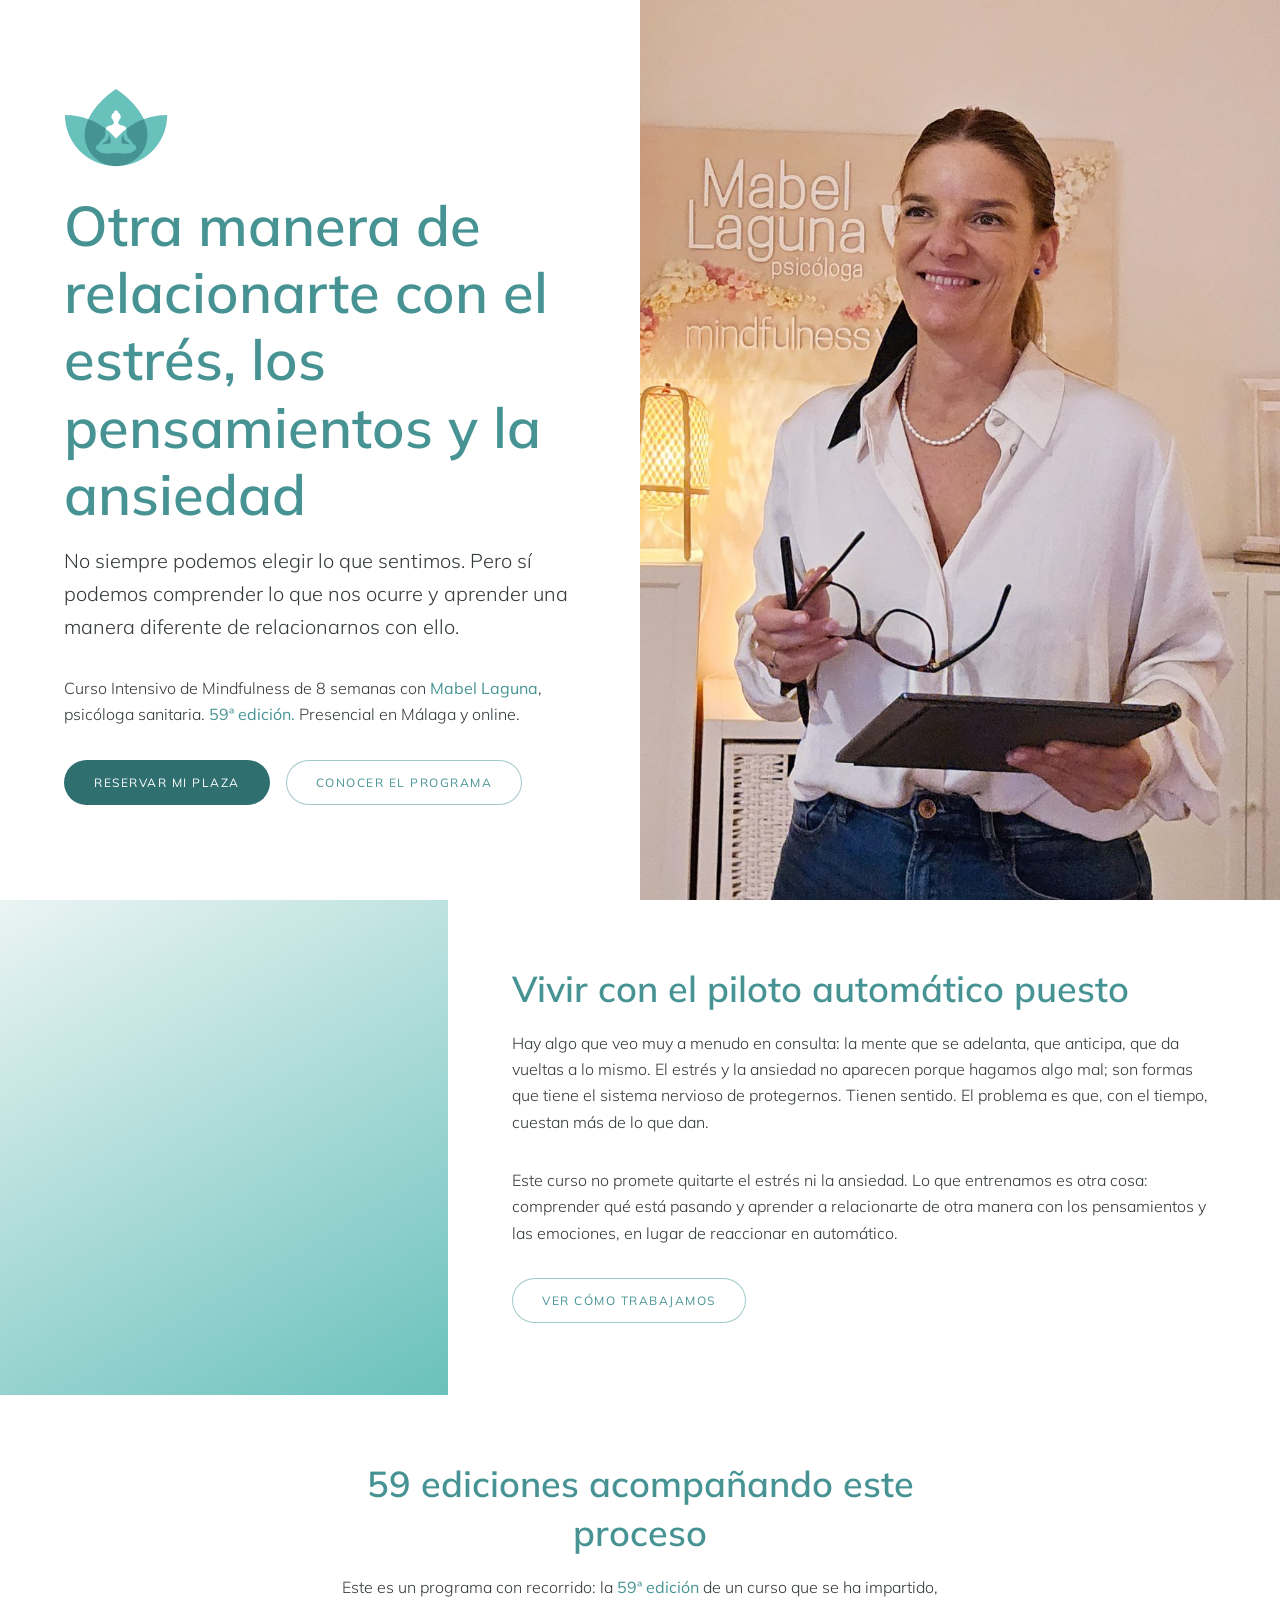
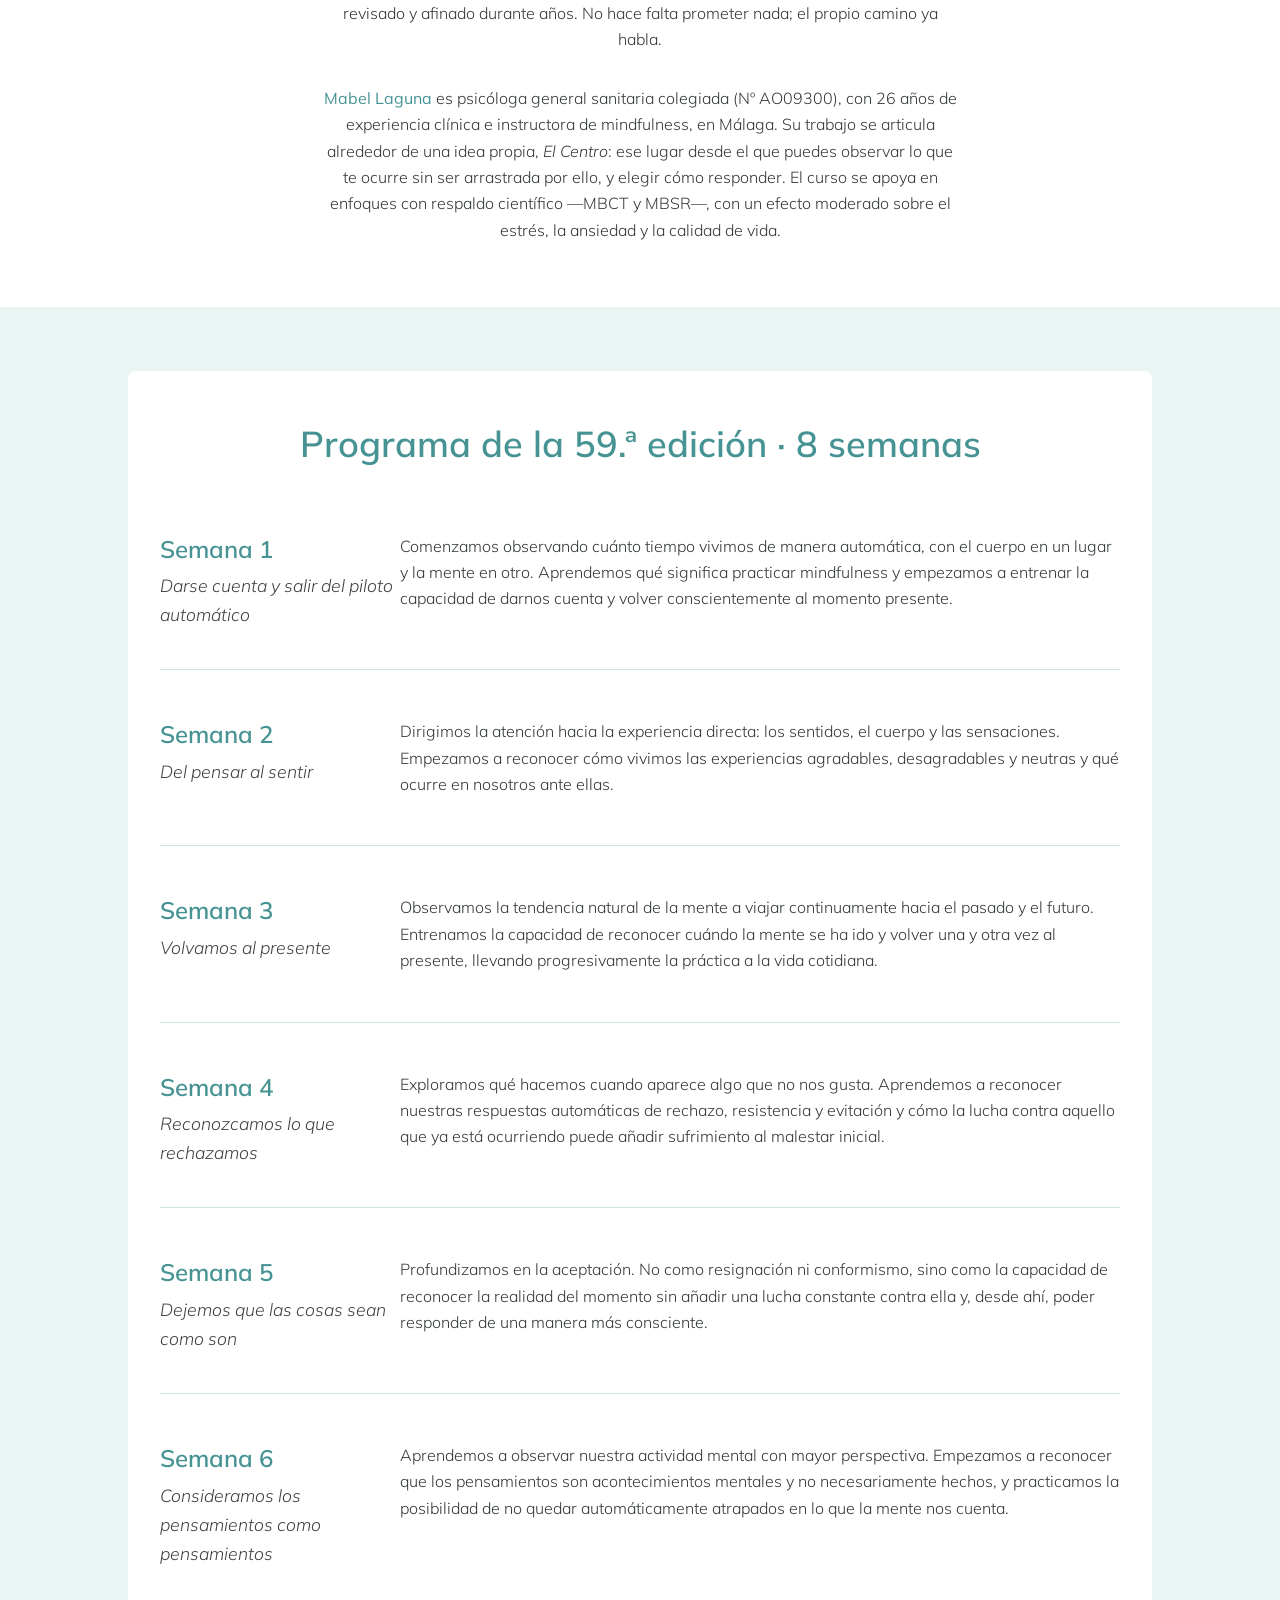
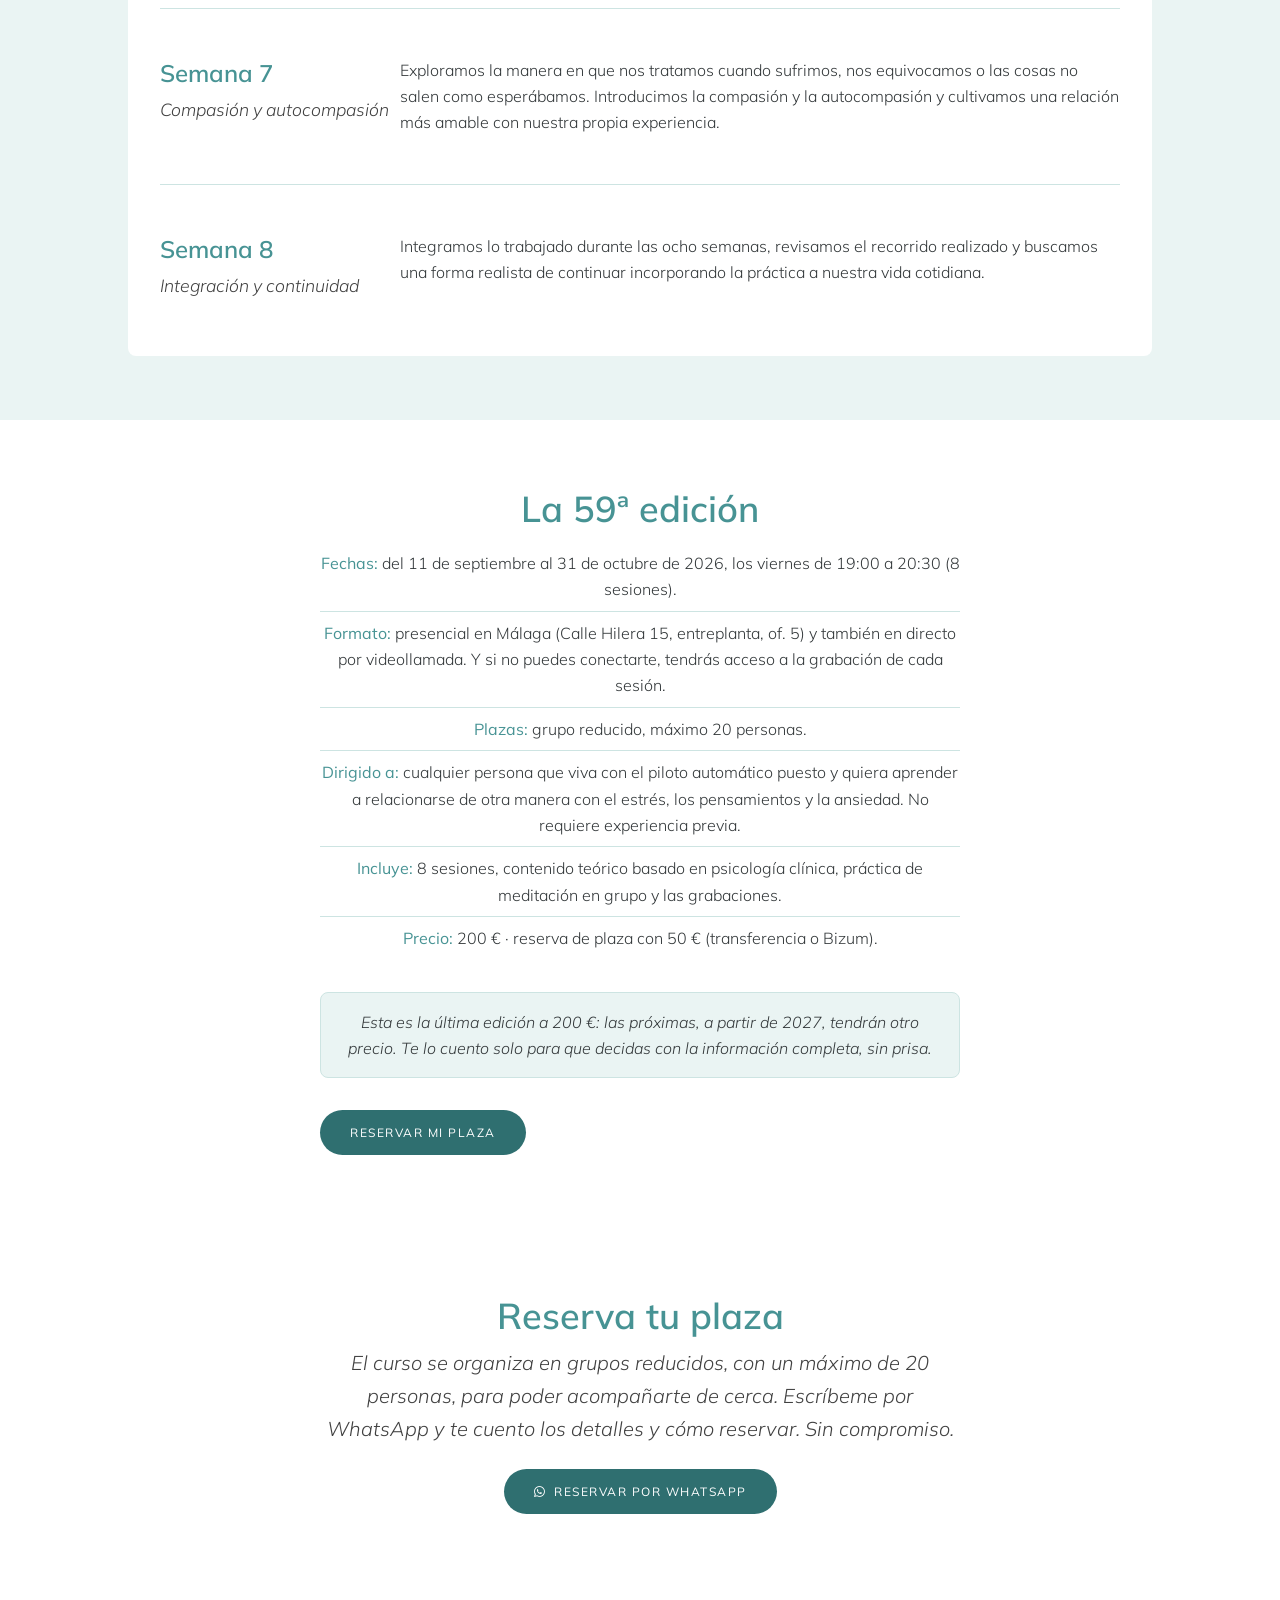
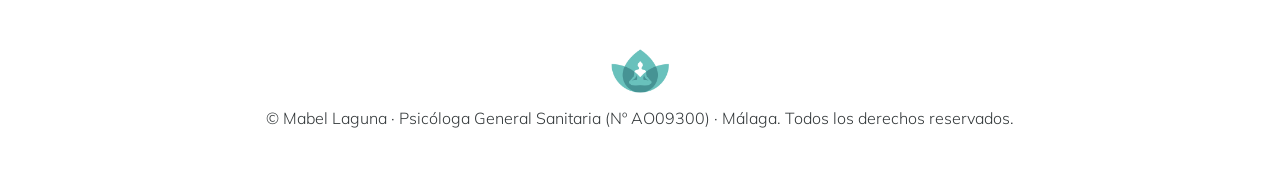
==== commit f3393b97: "Add files via upload" ====
--- a/index.html
+++ b/index.html
@@ -19,11 +19,11 @@
 		<meta property="og:description" content="Con Mabel Laguna, psicóloga sanitaria. Aprende a relacionarte de otra manera con el estrés, los pensamientos y la ansiedad. Presencial en Málaga y online. Última edición a 200 €." />
 		<meta property="og:image" content="https://curso.mabelmindfulness.com/images/og.jpg" />
 		<meta property="og:image:alt" content="Curso Intensivo de Mindfulness de 8 semanas con Mabel Laguna" />
-		<meta property="og:url" content="https://curso.mabelmindfulness.com/" />
+		<meta property="og:url" content="https://curso.mabelmindfulness.com/8-semanas-intensivo/" />
 		<meta name="twitter:card" content="summary_large_image" />
 
-		<link rel="stylesheet" href="assets/css/main.css" />
-		<noscript><link rel="stylesheet" href="assets/css/noscript.css" /></noscript>
+		<link rel="stylesheet" href="/assets/css/main.css" />
+		<noscript><link rel="stylesheet" href="/assets/css/noscript.css" /></noscript>
 
 		<!-- Tipografía: Mulish como fuente cargada (cercana a Cooper Hewitt);
 		     Cooper Hewitt se usa si está instalada en el dispositivo -->
@@ -93,6 +93,7 @@
 
 		/* Paneles decorativos con degradado de marca (sin fotos de relleno) */
 		.banner.style1 .image{ background:linear-gradient(150deg,var(--teal-2),var(--teal)) !important; }
+		.banner.style1 .image img{ object-position: center 22% !important; }
 		.spotlight.style1 .image{ background:linear-gradient(150deg,var(--tint),var(--teal-2)) !important; }
 
 		/* Logo (incrustado en el propio archivo, sin imagen externa) */
@@ -132,7 +133,7 @@
 						<li><a href="#first" class="button">Conocer el programa</a></li>
 					</ul>
 				</div>
-				<div class="image"></div>
+				<div class="image"><img src="[data-uri]" alt="Mabel Laguna, psicóloga sanitaria e instructora de mindfulness" /></div>
 			</section>
 
 			<!-- ============ RECONOCIMIENTO / PARA QUIÉN ES ============ -->
@@ -318,11 +319,11 @@
 		</div>
 
 		<!-- Scripts de la plantilla Story (sin cambios) -->
-		<script src="assets/js/jquery.min.js"></script>
-		<script src="assets/js/browser.min.js"></script>
-		<script src="assets/js/breakpoints.min.js"></script>
-		<script src="assets/js/util.js"></script>
-		<script src="assets/js/main.js"></script>
+		<script src="/assets/js/jquery.min.js"></script>
+		<script src="/assets/js/browser.min.js"></script>
+		<script src="/assets/js/breakpoints.min.js"></script>
+		<script src="/assets/js/util.js"></script>
+		<script src="/assets/js/main.js"></script>
 
 	</body>
 </html>
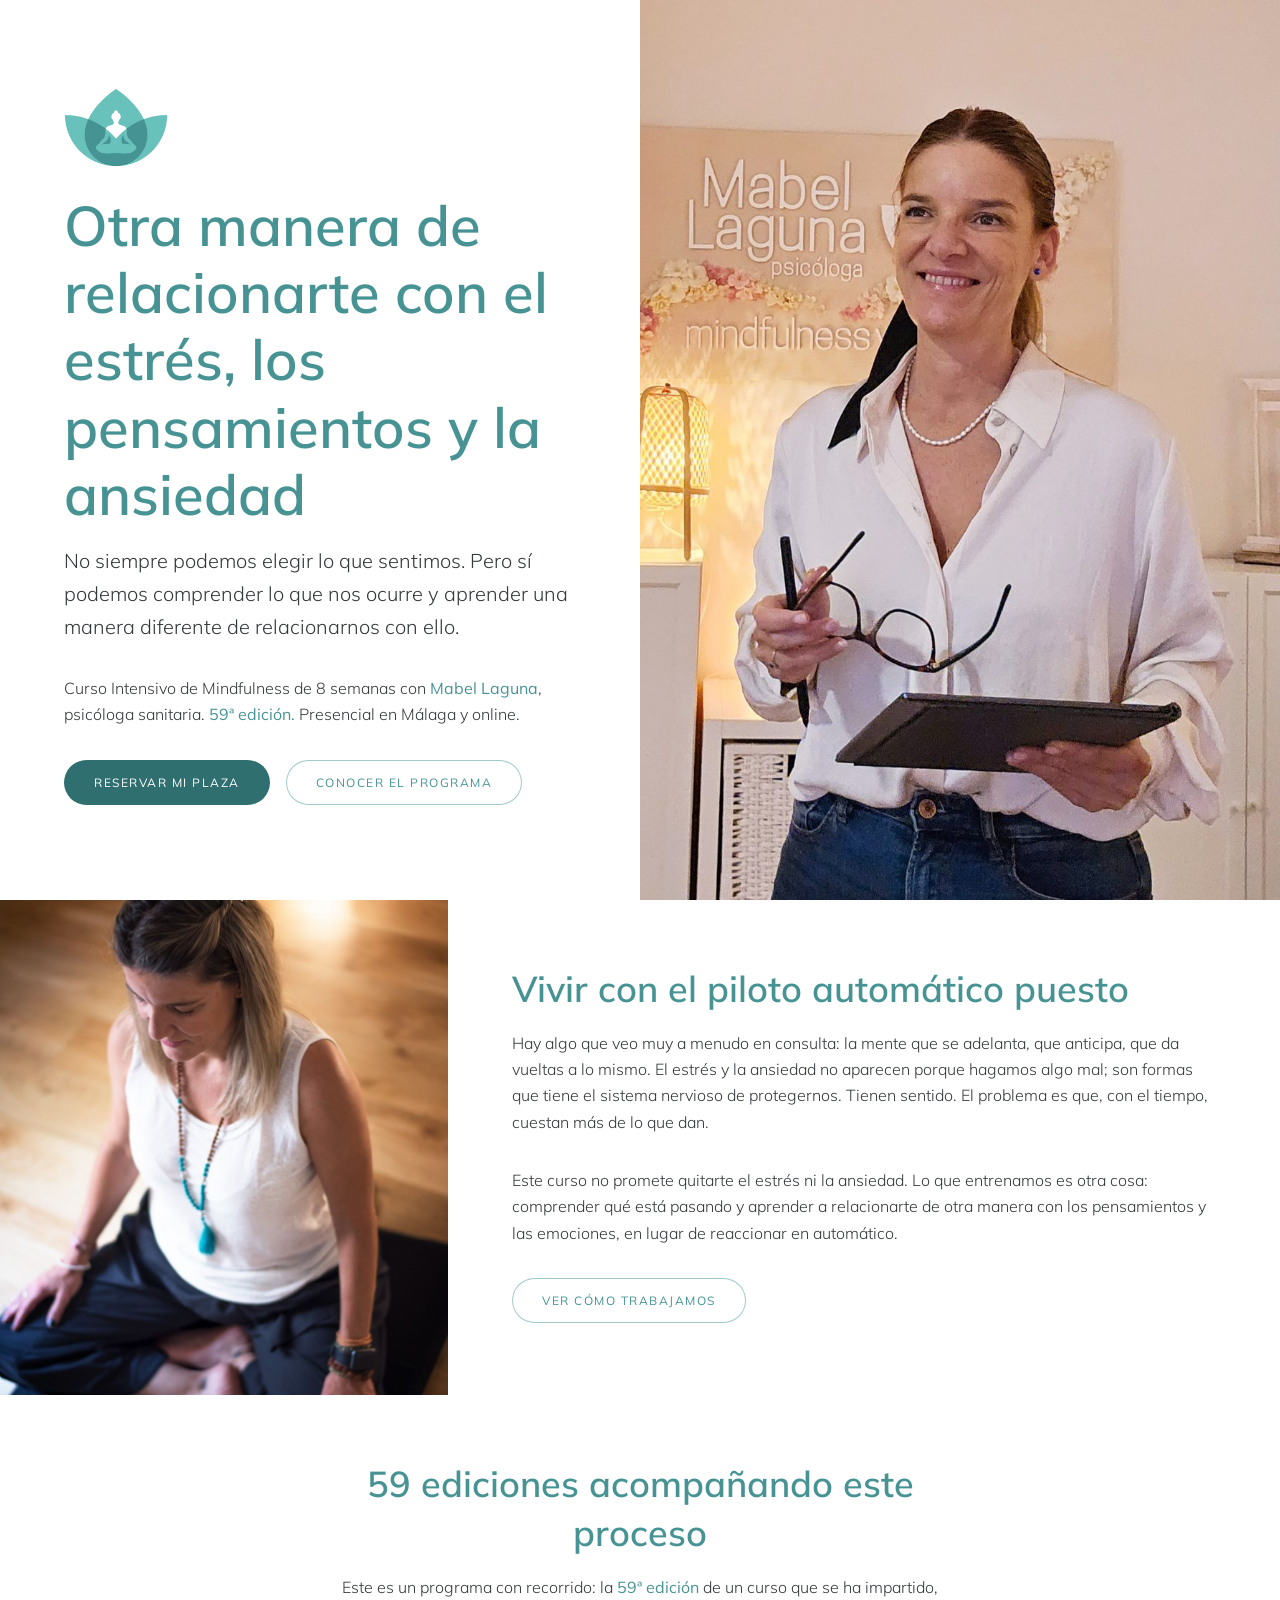
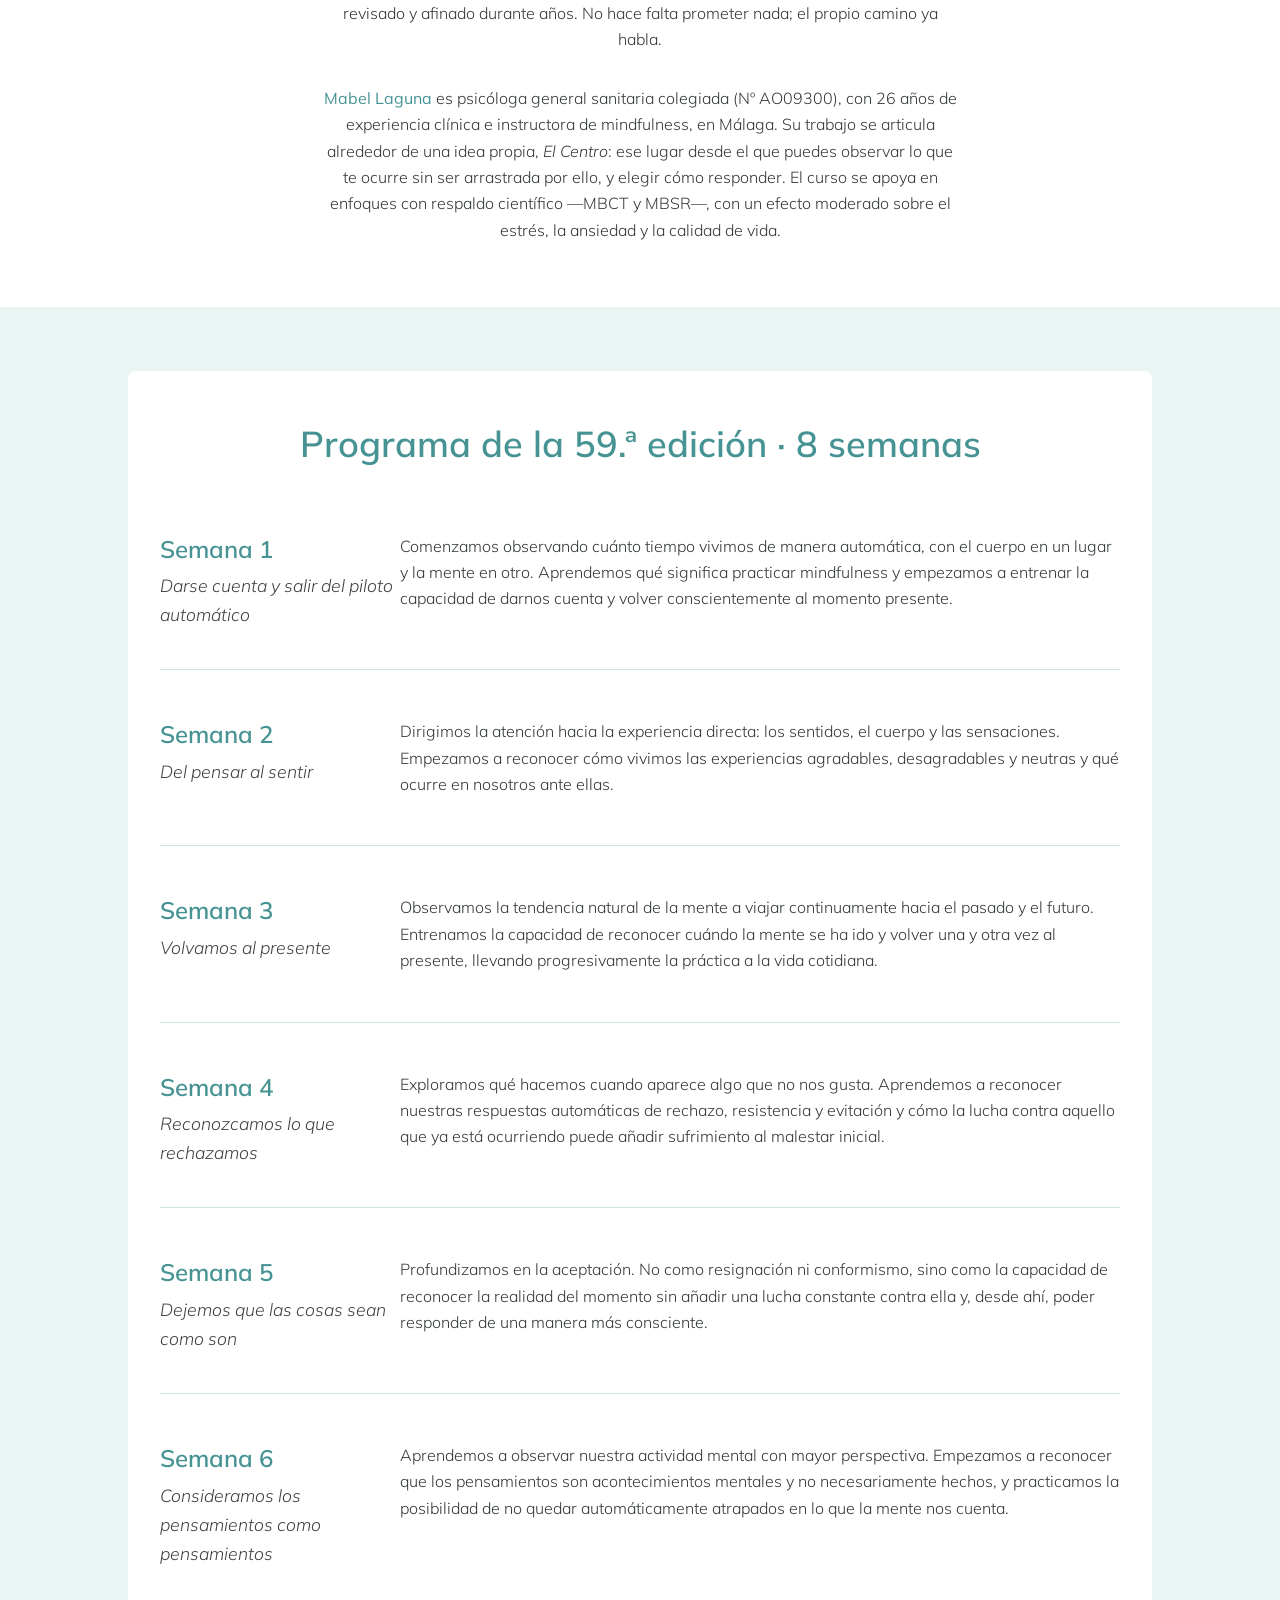
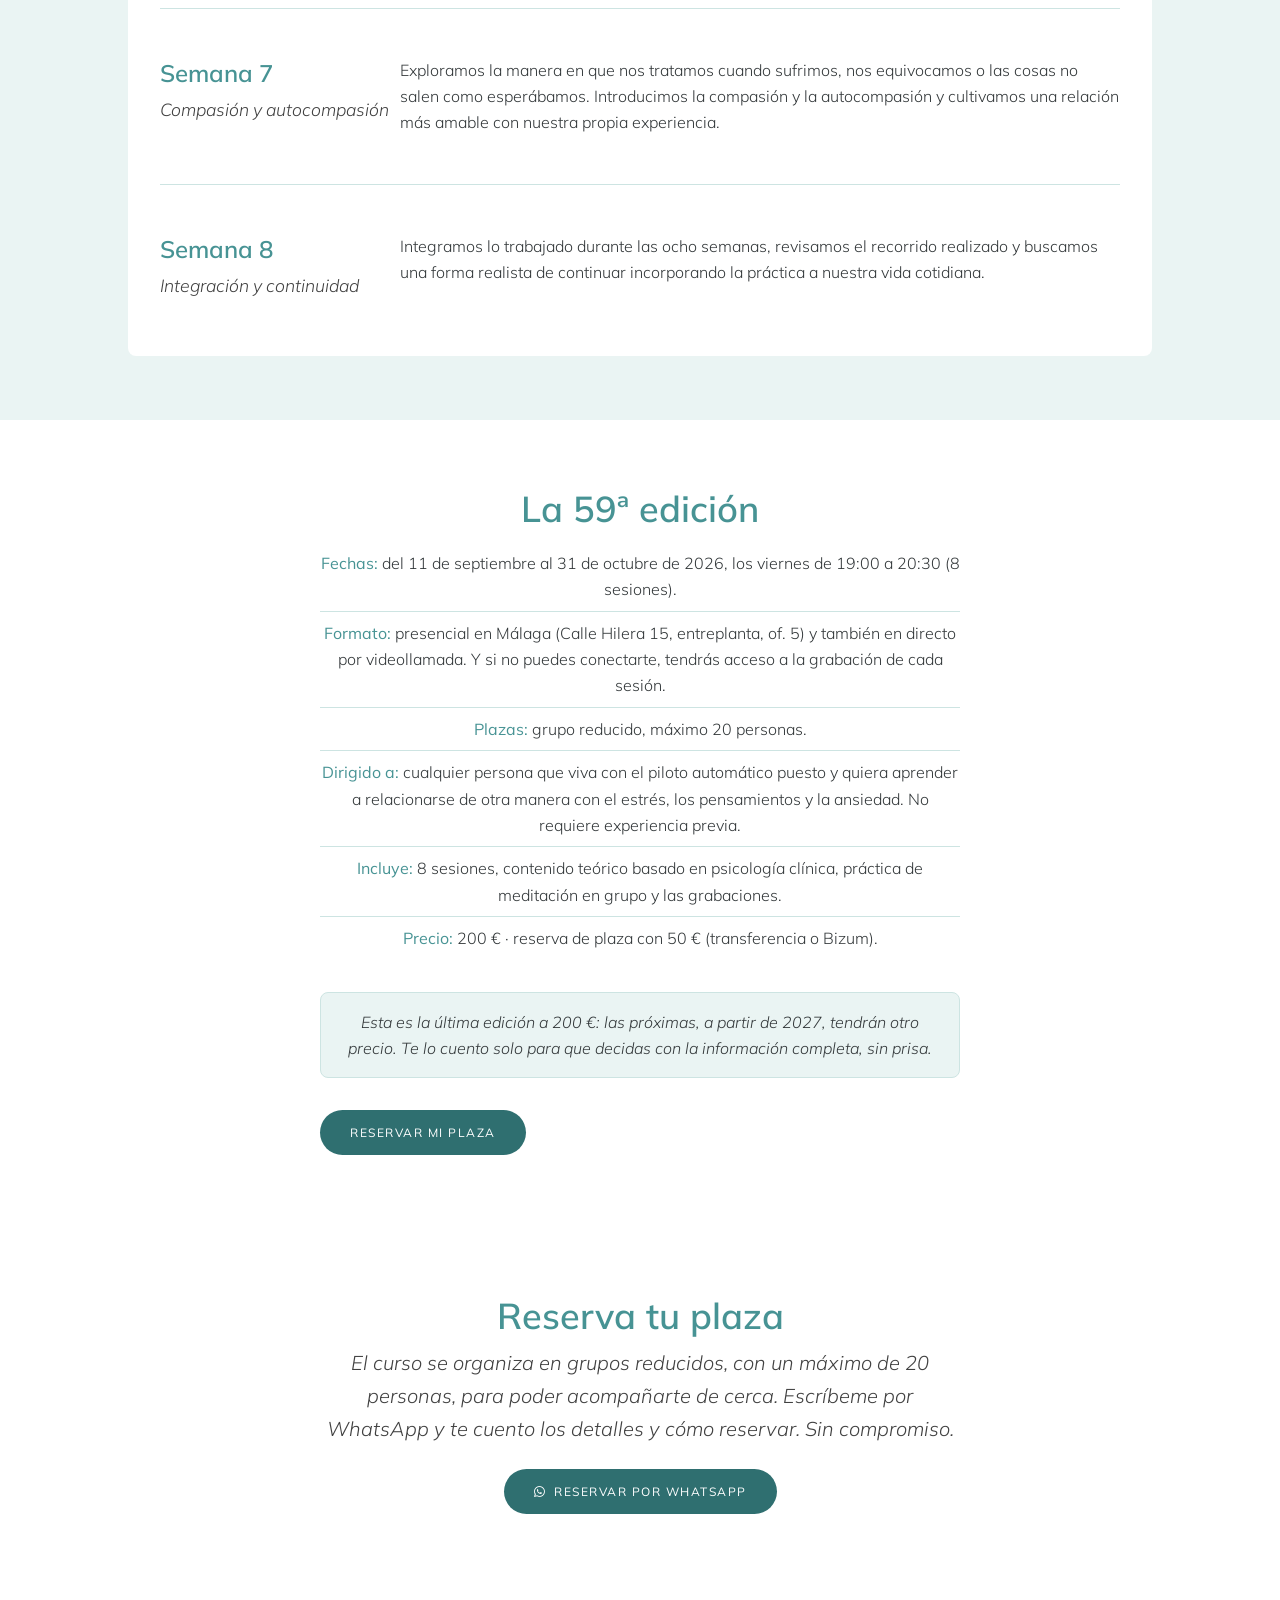
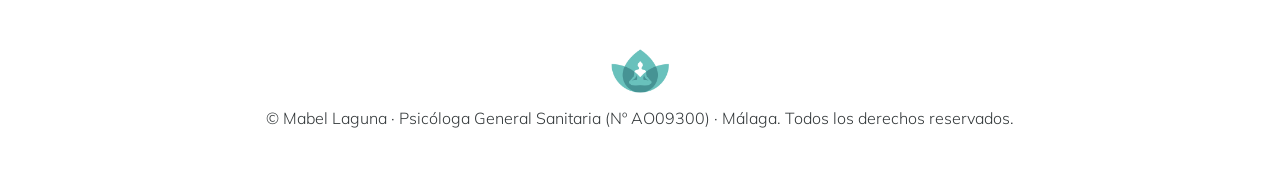
==== commit 6d2ba9f0: "Add files via upload" ====
--- a/index.html
+++ b/index.html
@@ -95,6 +95,7 @@
 		.banner.style1 .image{ background:linear-gradient(150deg,var(--teal-2),var(--teal)) !important; }
 		.banner.style1 .image img{ object-position: center 22% !important; }
 		.spotlight.style1 .image{ background:linear-gradient(150deg,var(--tint),var(--teal-2)) !important; }
+		.spotlight.style1 .image img{ object-position: center 30% !important; }
 
 		/* Logo (incrustado en el propio archivo, sin imagen externa) */
 		.brand-logo{
@@ -153,7 +154,7 @@
 						<li><a href="#temario" class="button">Ver cómo trabajamos</a></li>
 					</ul>
 				</div>
-				<div class="image"></div>
+				<div class="image"><img src="[data-uri]" alt="Mabel Laguna en práctica de meditación" /></div>
 			</section>
 
 			<!-- ============ QUIÉN TE ACOMPAÑA (autoridad + 59 ediciones) ============ -->
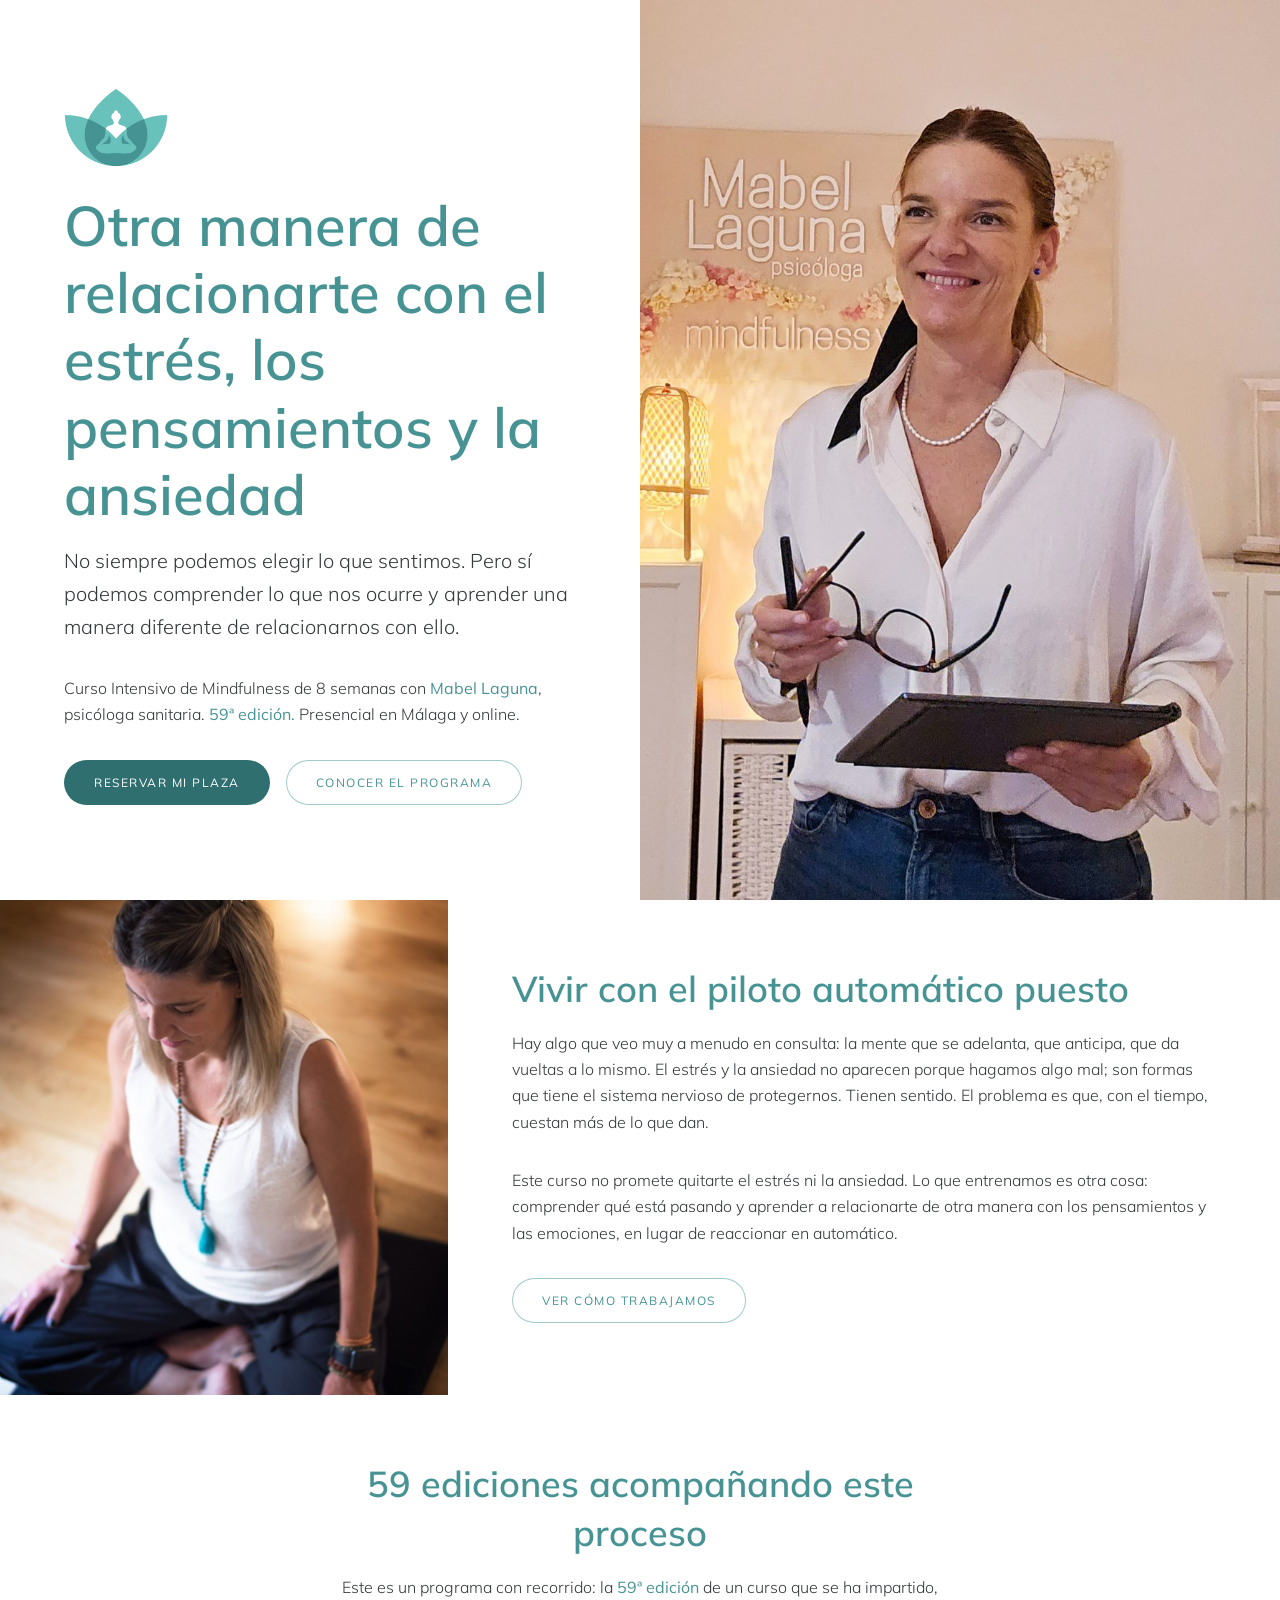
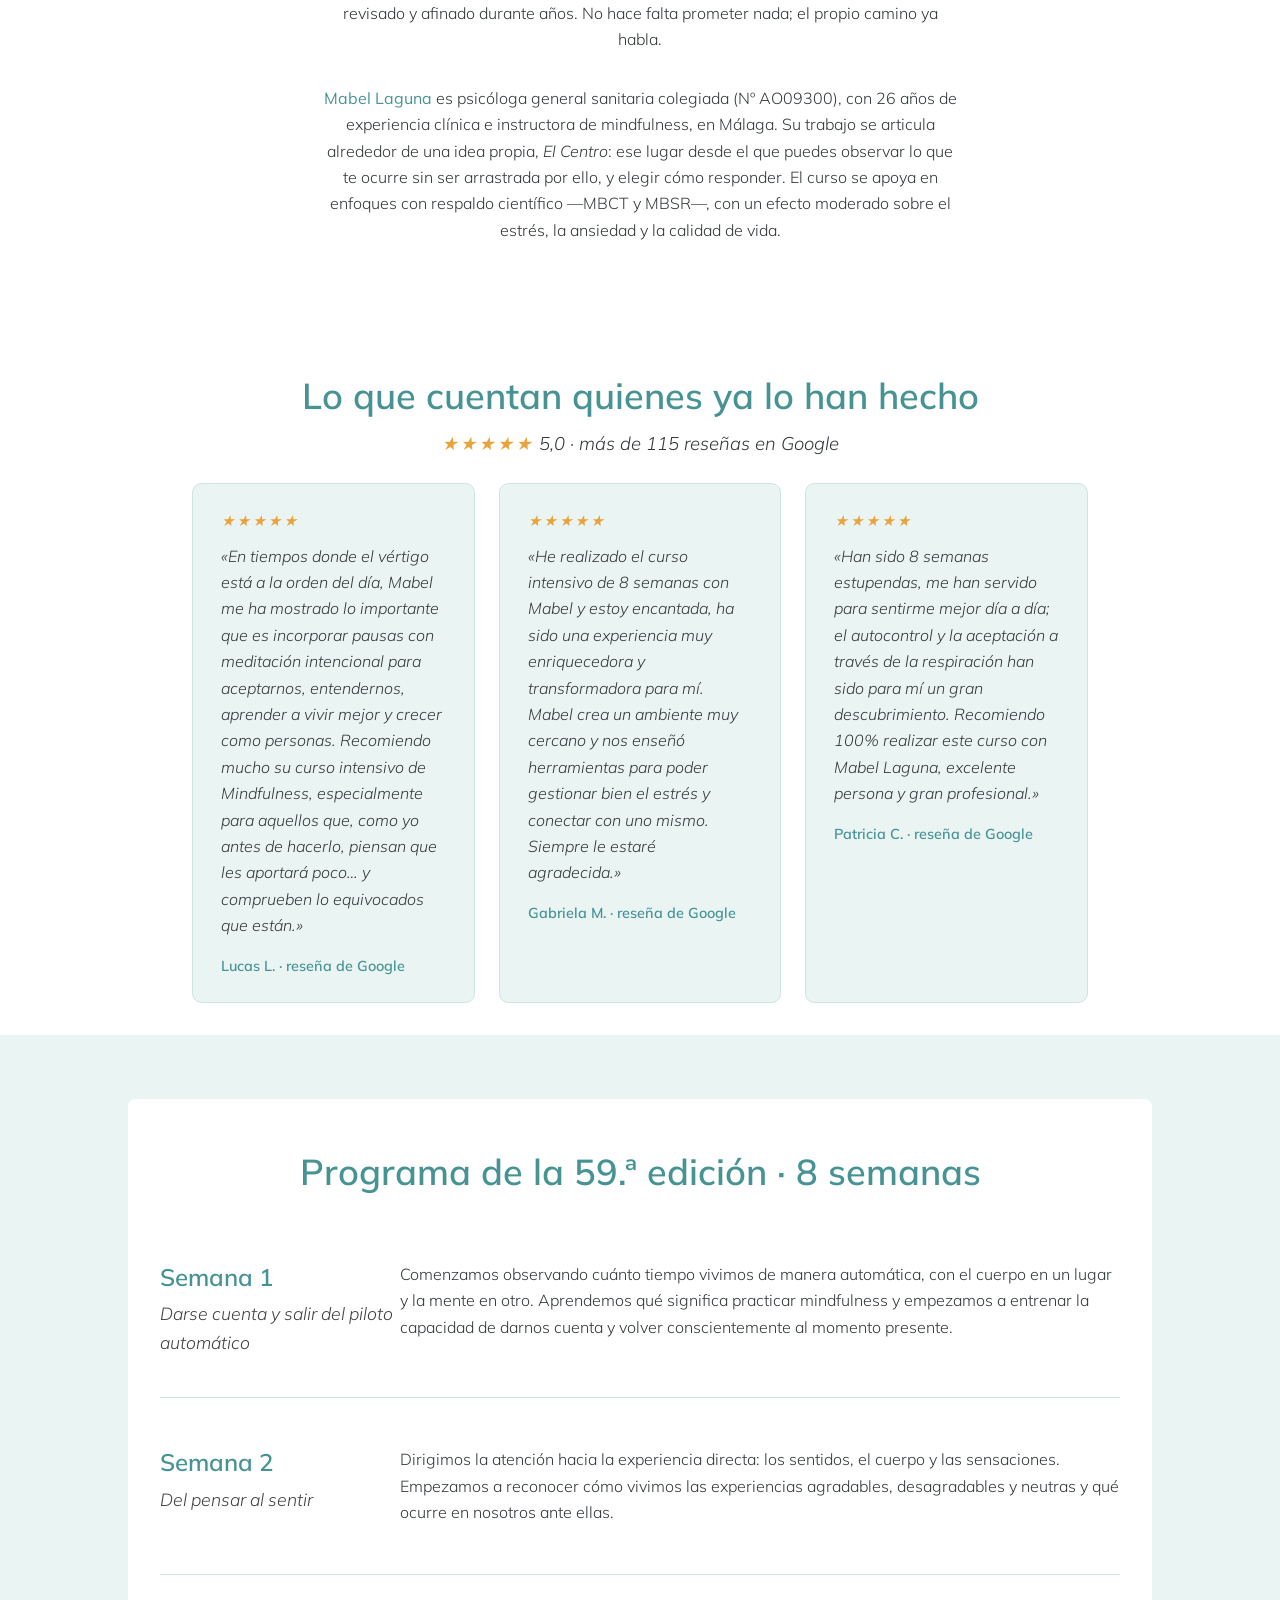
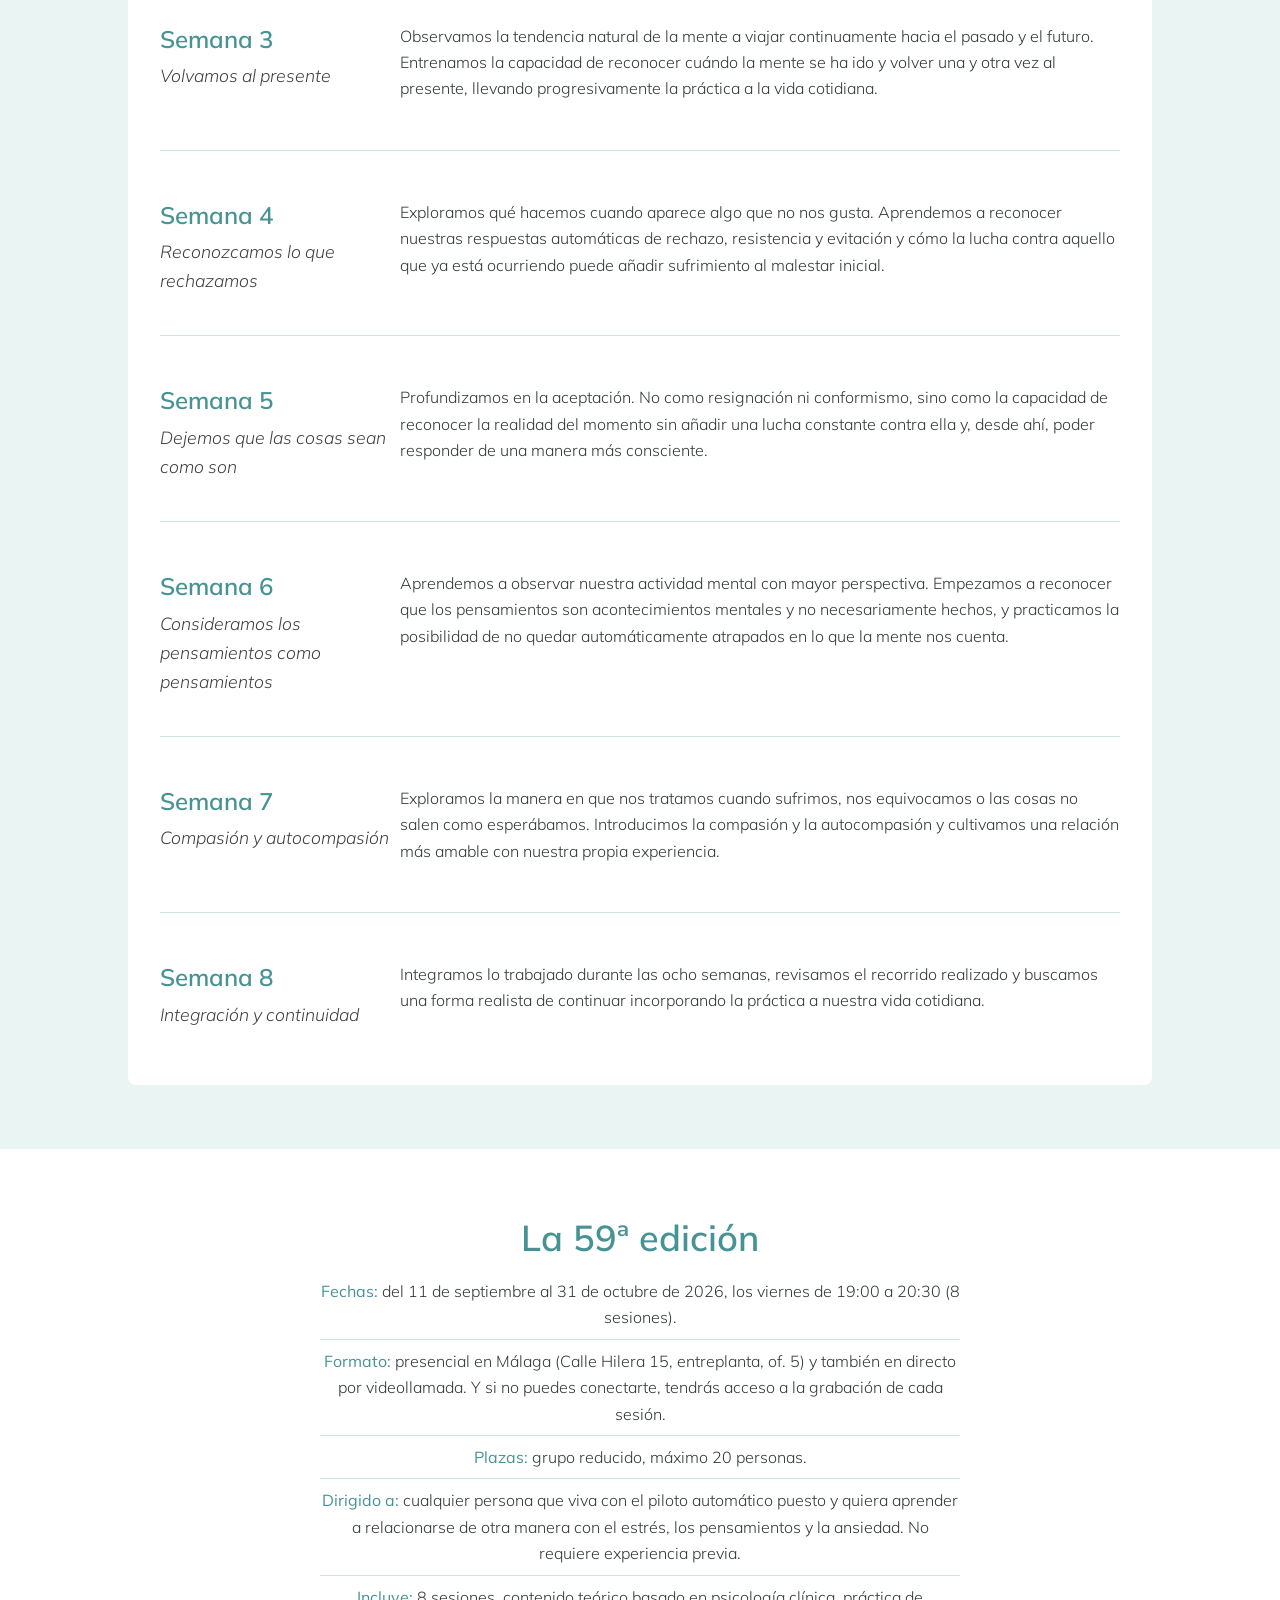
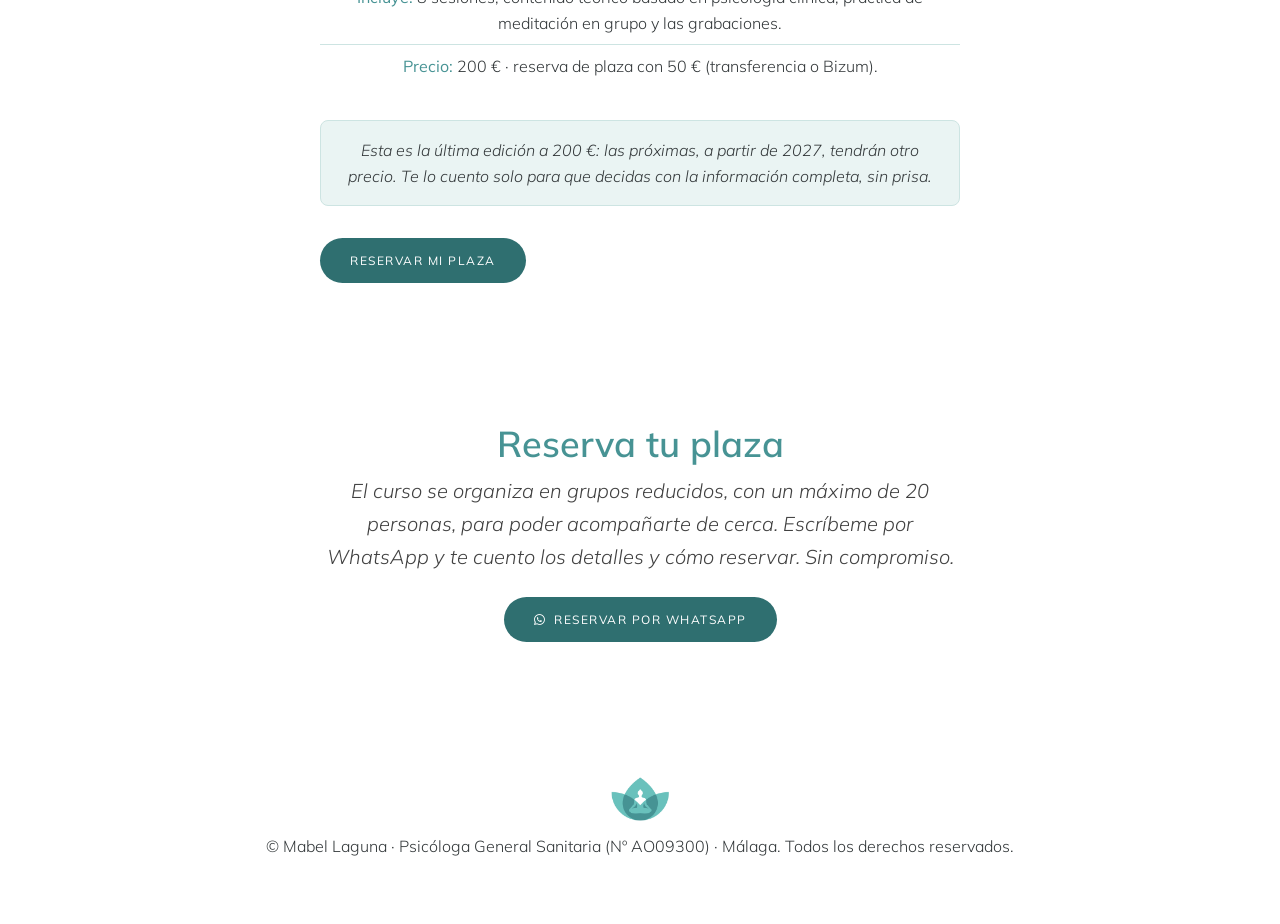
==== commit 9df2c004: "Add files via upload" ====
--- a/index.html
+++ b/index.html
@@ -109,6 +109,21 @@
 			background:var(--tint); border:1px solid var(--line); border-radius:0.5rem;
 			padding:1rem 1.25rem; font-style:italic;
 		}
+
+		/* Reseñas / testimonios */
+		.resenas-badge{ font-size:1.15rem; color:var(--ink); margin-top:-0.5rem; }
+		.resenas-badge .stars{ color:#E8A33D; letter-spacing:2px; }
+		.testimonios{
+			display:flex; flex-wrap:wrap; gap:1.5rem; justify-content:center;
+			margin-top:1.5rem; text-align:left;
+		}
+		.testi{
+			background:var(--tint); border:1px solid var(--line); border-radius:0.6rem;
+			padding:1.5rem 1.75rem; flex:1 1 17rem; max-width:21rem;
+		}
+		.testi .stars{ color:#E8A33D; letter-spacing:2px; margin:0 0 0.6rem 0; font-size:0.95rem; }
+		.testi p{ font-style:italic; color:var(--ink); margin:0 0 1rem 0; }
+		.testi footer{ color:var(--teal); font-weight:600; font-size:0.9rem; }
 
 		/* Respeta la preferencia de menos movimiento (accesibilidad) */
 		@media (prefers-reduced-motion: reduce){
@@ -176,6 +191,45 @@
 				</div>
 			</section>
 
+			<!-- ============ OPINIONES / RESEÑAS ============ -->
+			<section id="opiniones" class="wrapper style1 align-center">
+				<div class="inner">
+					<header>
+						<h2>Lo que cuentan quienes ya lo han hecho</h2>
+						<p class="resenas-badge"><span class="stars">★★★★★</span> 5,0 · más de 115 reseñas en Google</p>
+					</header>
+					<div class="testimonios">
+						<div class="testi">
+							<p class="stars">★★★★★</p>
+							<p>«En tiempos donde el vértigo está a la orden del día, Mabel me ha
+							mostrado lo importante que es incorporar pausas con meditación
+							intencional para aceptarnos, entendernos, aprender a vivir mejor y
+							crecer como personas. Recomiendo mucho su curso intensivo de
+							Mindfulness, especialmente para aquellos que, como yo antes de hacerlo,
+							piensan que les aportará poco… y comprueben lo equivocados que están.»</p>
+							<footer>Lucas L. · reseña de Google</footer>
+						</div>
+						<div class="testi">
+							<p class="stars">★★★★★</p>
+							<p>«He realizado el curso intensivo de 8 semanas con Mabel y estoy
+							encantada, ha sido una experiencia muy enriquecedora y transformadora
+							para mí. Mabel crea un ambiente muy cercano y nos enseñó herramientas
+							para poder gestionar bien el estrés y conectar con uno mismo. Siempre
+							le estaré agradecida.»</p>
+							<footer>Gabriela M. · reseña de Google</footer>
+						</div>
+						<div class="testi">
+							<p class="stars">★★★★★</p>
+							<p>«Han sido 8 semanas estupendas, me han servido para sentirme mejor
+							día a día; el autocontrol y la aceptación a través de la respiración
+							han sido para mí un gran descubrimiento. Recomiendo 100% realizar este
+							curso con Mabel Laguna, excelente persona y gran profesional.»</p>
+							<footer>Patricia C. · reseña de Google</footer>
+						</div>
+					</div>
+				</div>
+			</section>
+
 			<!-- ============ TEMARIO: 8 SEMANAS (siempre visible, componente .index) ============ -->
 			<section id="temario" class="wrapper style2">
 				<div class="inner">
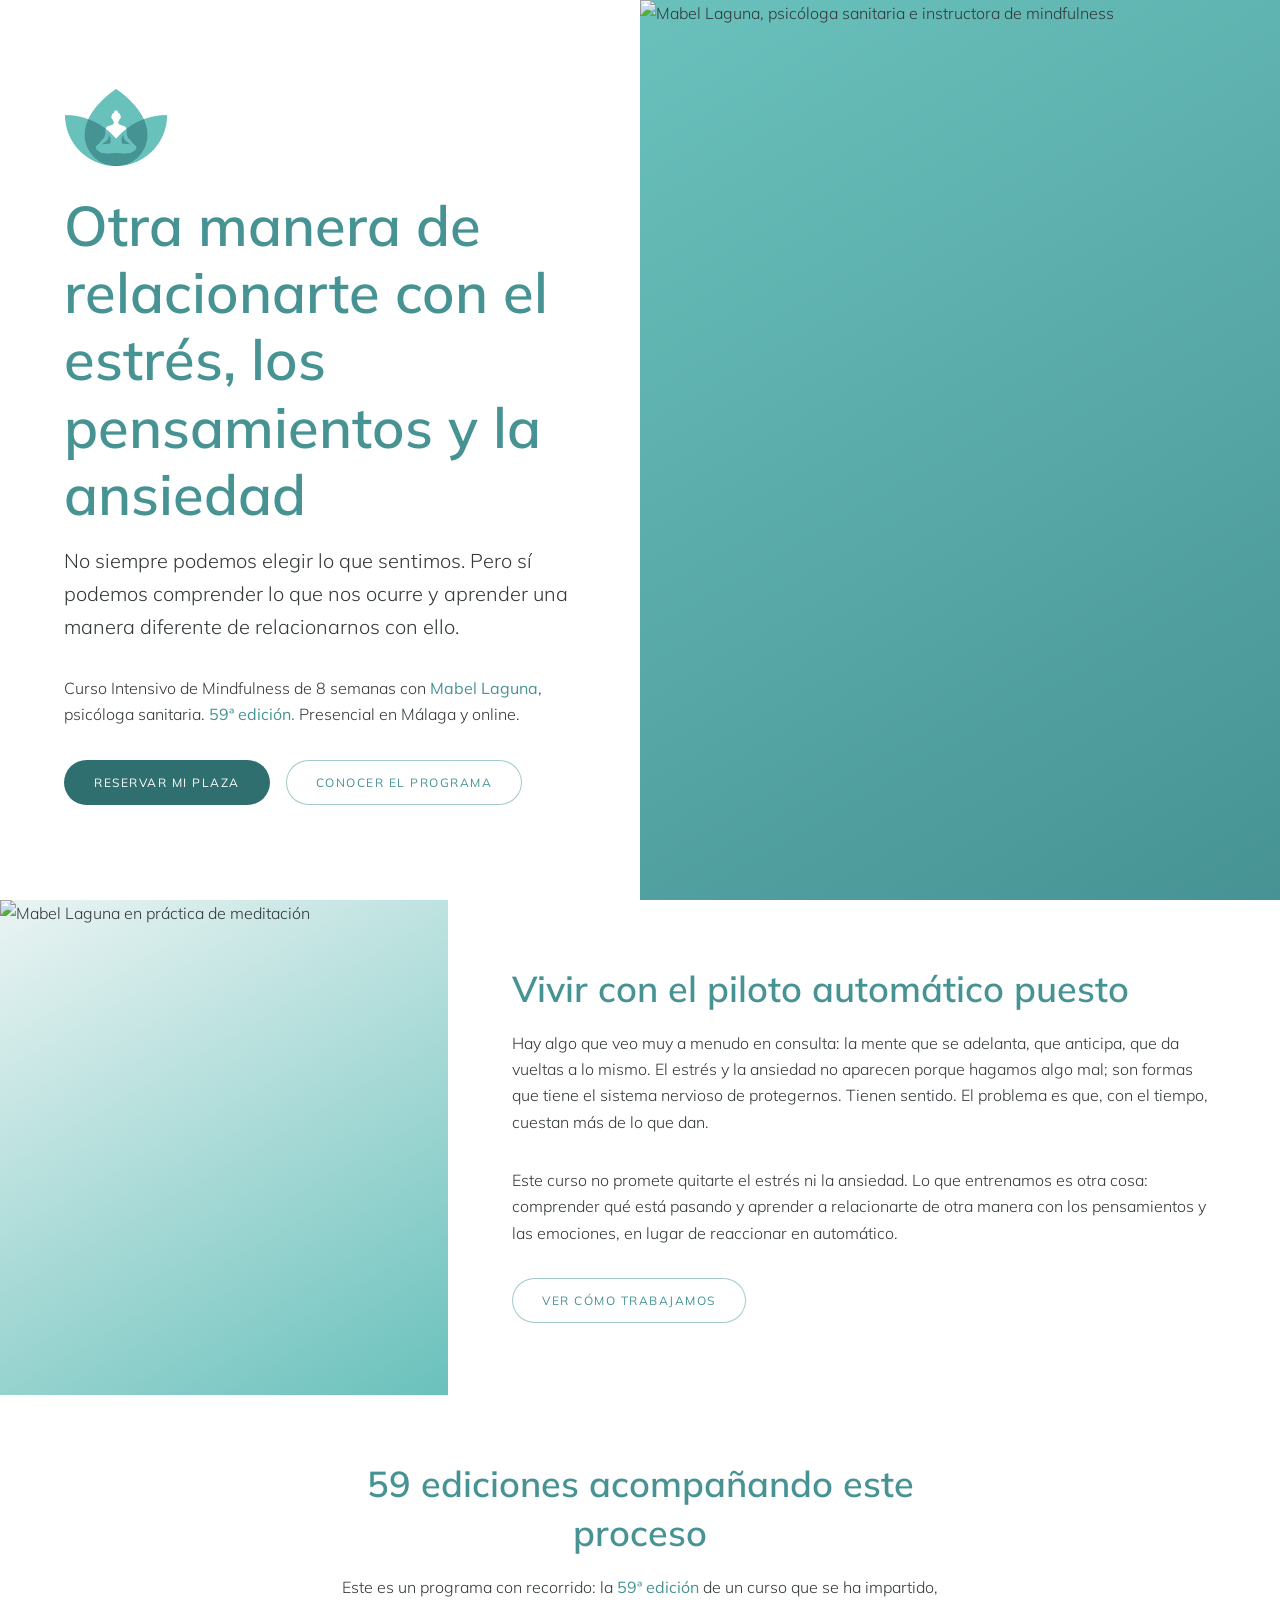
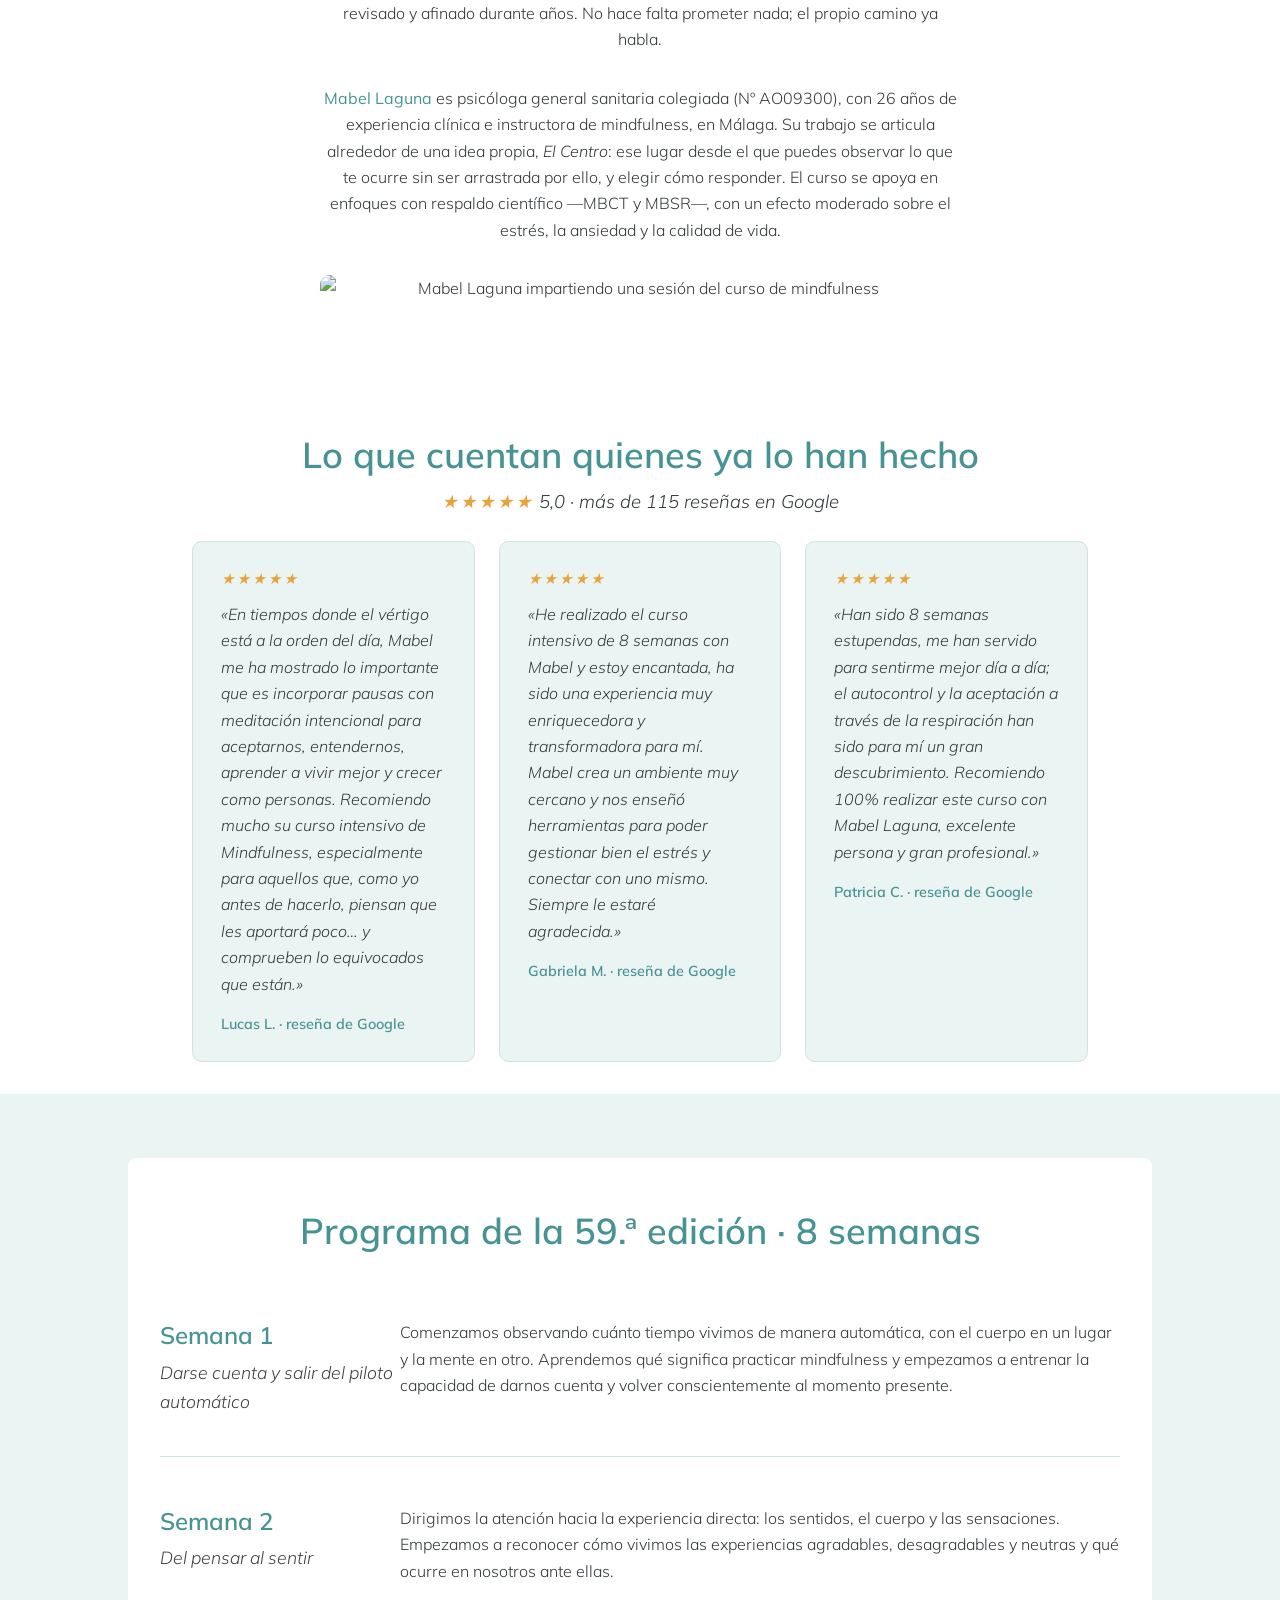
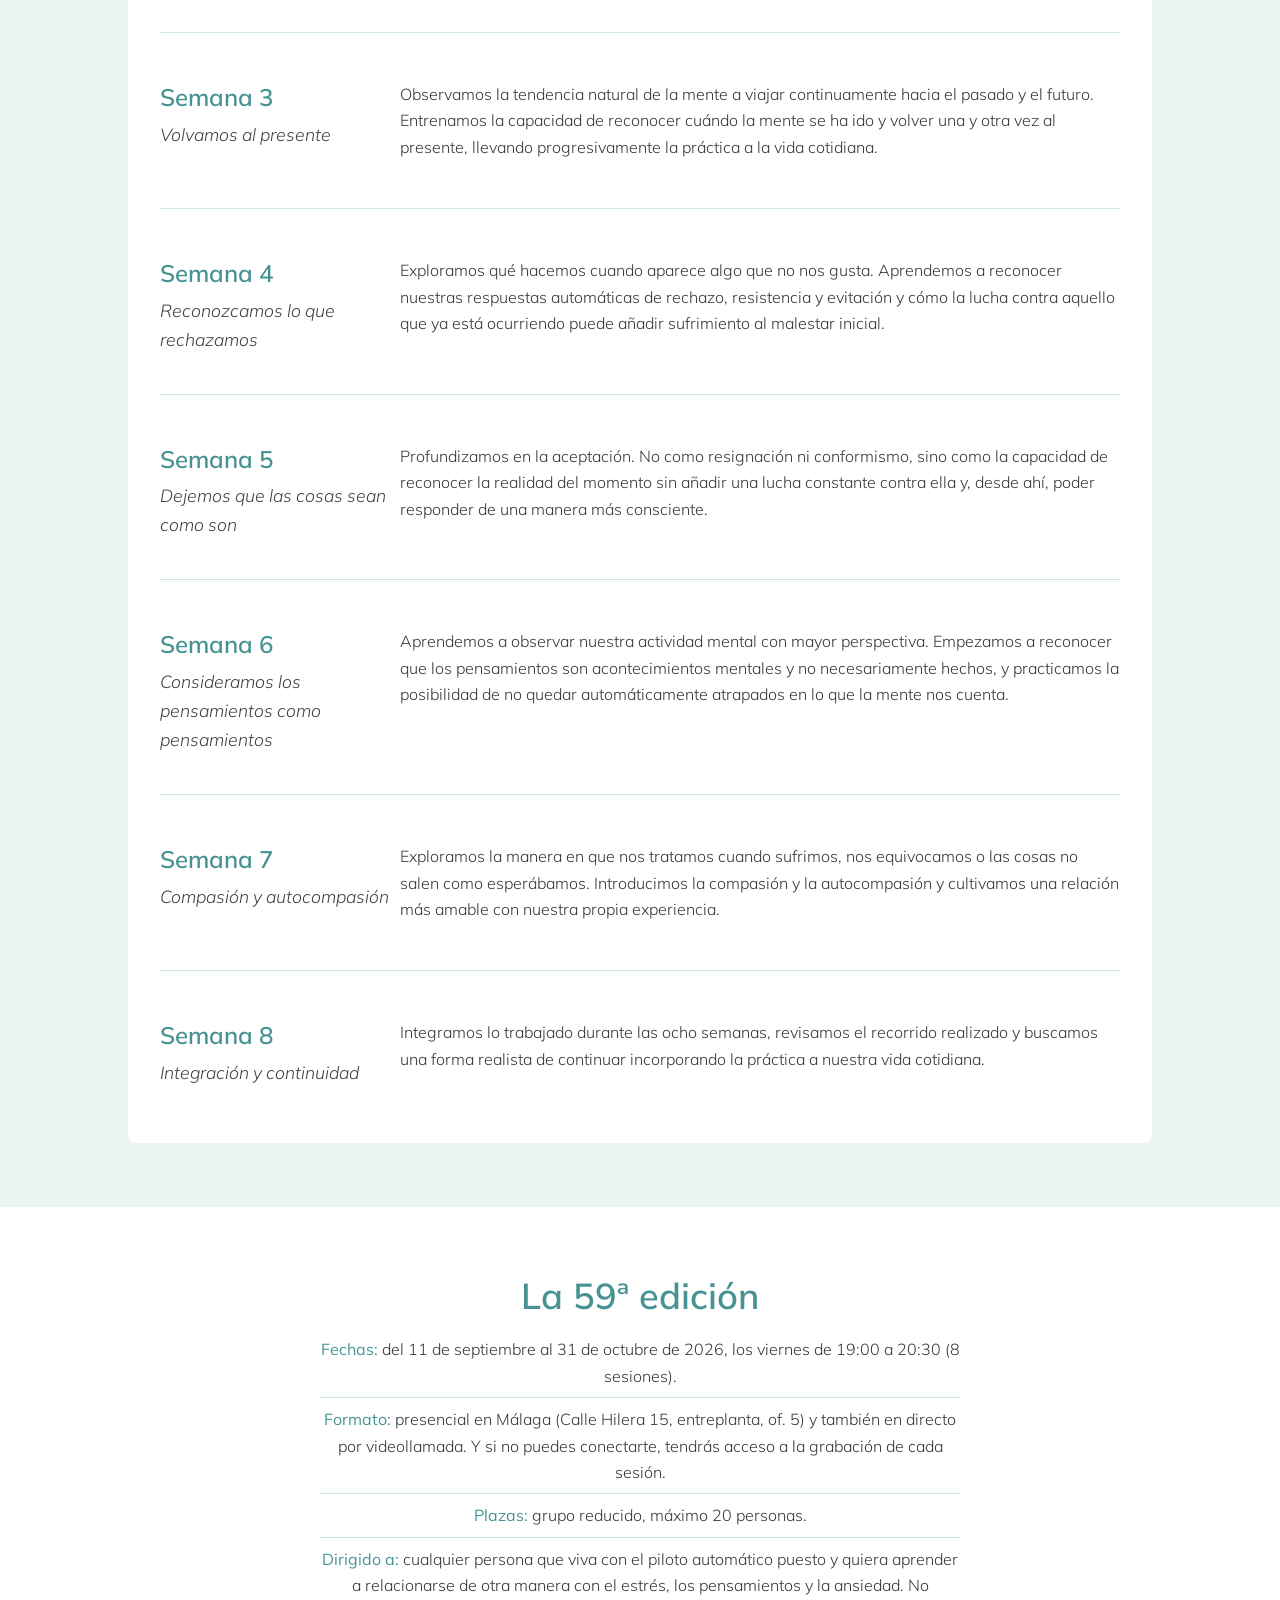
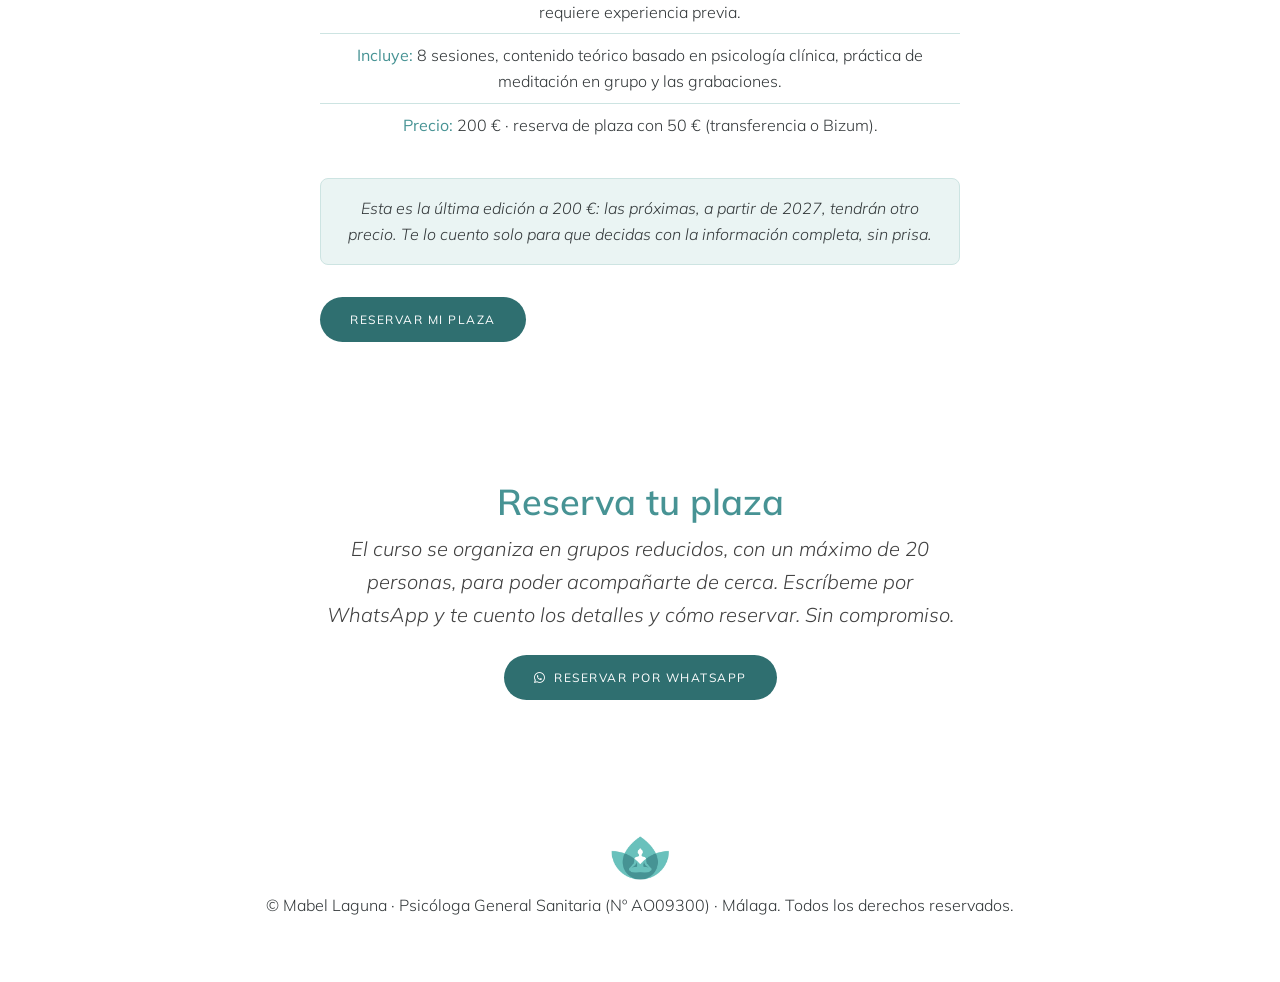
==== commit ef879f49: "Add files via upload" ====
--- a/index.html
+++ b/index.html
@@ -19,7 +19,7 @@
 		<meta property="og:description" content="Con Mabel Laguna, psicóloga sanitaria. Aprende a relacionarte de otra manera con el estrés, los pensamientos y la ansiedad. Presencial en Málaga y online. Última edición a 200 €." />
 		<meta property="og:image" content="https://curso.mabelmindfulness.com/images/og.jpg" />
 		<meta property="og:image:alt" content="Curso Intensivo de Mindfulness de 8 semanas con Mabel Laguna" />
-		<meta property="og:url" content="https://curso.mabelmindfulness.com/8-semanas-intensivo/" />
+		<meta property="og:url" content="https://curso.mabelmindfulness.com/" />
 		<meta name="twitter:card" content="summary_large_image" />
 
 		<link rel="stylesheet" href="/assets/css/main.css" />
@@ -124,6 +124,8 @@
 		.testi .stars{ color:#E8A33D; letter-spacing:2px; margin:0 0 0.6rem 0; font-size:0.95rem; }
 		.testi p{ font-style:italic; color:var(--ink); margin:0 0 1rem 0; }
 		.testi footer{ color:var(--teal); font-weight:600; font-size:0.9rem; }
+		.about-foto{ margin-top:1rem; }
+		.about-foto img{ border-radius:0.6rem !important; }
 
 		/* Respeta la preferencia de menos movimiento (accesibilidad) */
 		@media (prefers-reduced-motion: reduce){
@@ -149,7 +151,7 @@
 						<li><a href="#first" class="button">Conocer el programa</a></li>
 					</ul>
 				</div>
-				<div class="image"><img src="[data-uri]" alt="Mabel Laguna, psicóloga sanitaria e instructora de mindfulness" /></div>
+				<div class="image"><img src="/images/hero.jpg" alt="Mabel Laguna, psicóloga sanitaria e instructora de mindfulness" /></div>
 			</section>
 
 			<!-- ============ RECONOCIMIENTO / PARA QUIÉN ES ============ -->
@@ -169,7 +171,7 @@
 						<li><a href="#temario" class="button">Ver cómo trabajamos</a></li>
 					</ul>
 				</div>
-				<div class="image"><img src="[data-uri]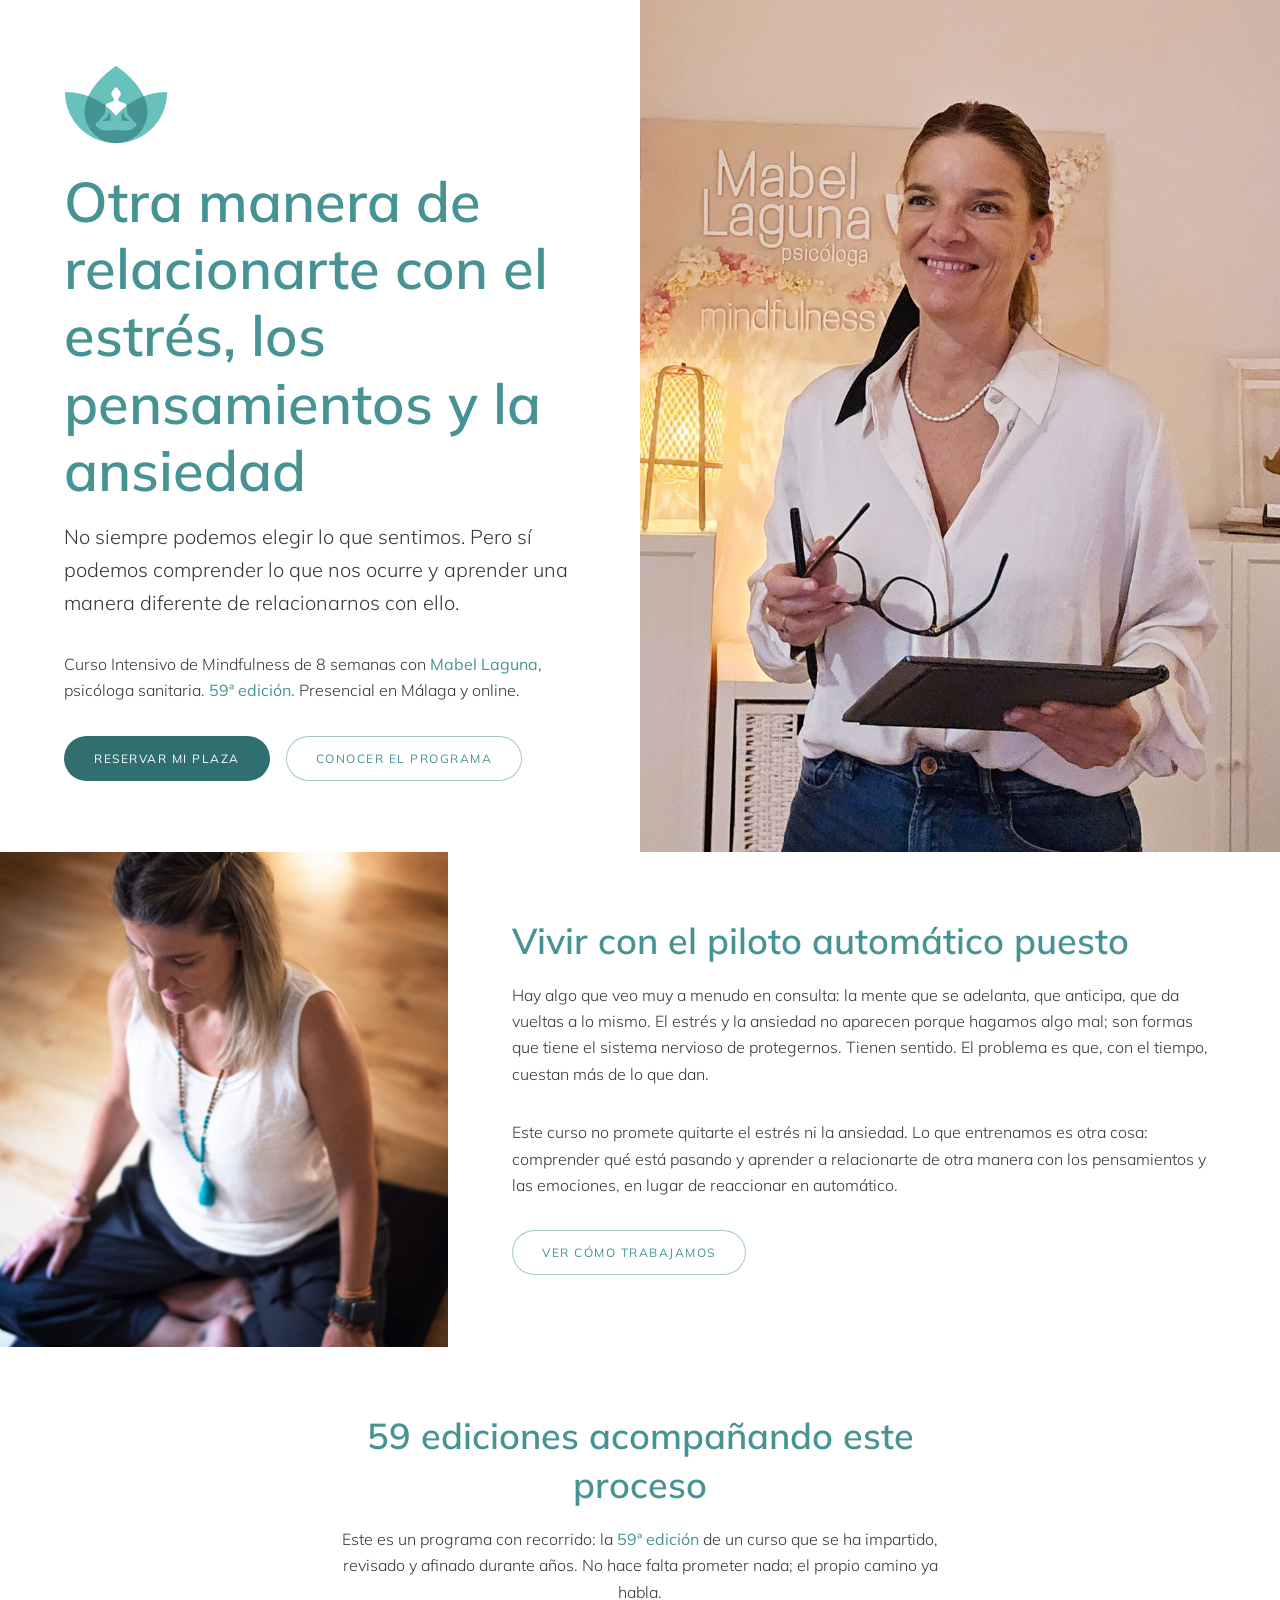
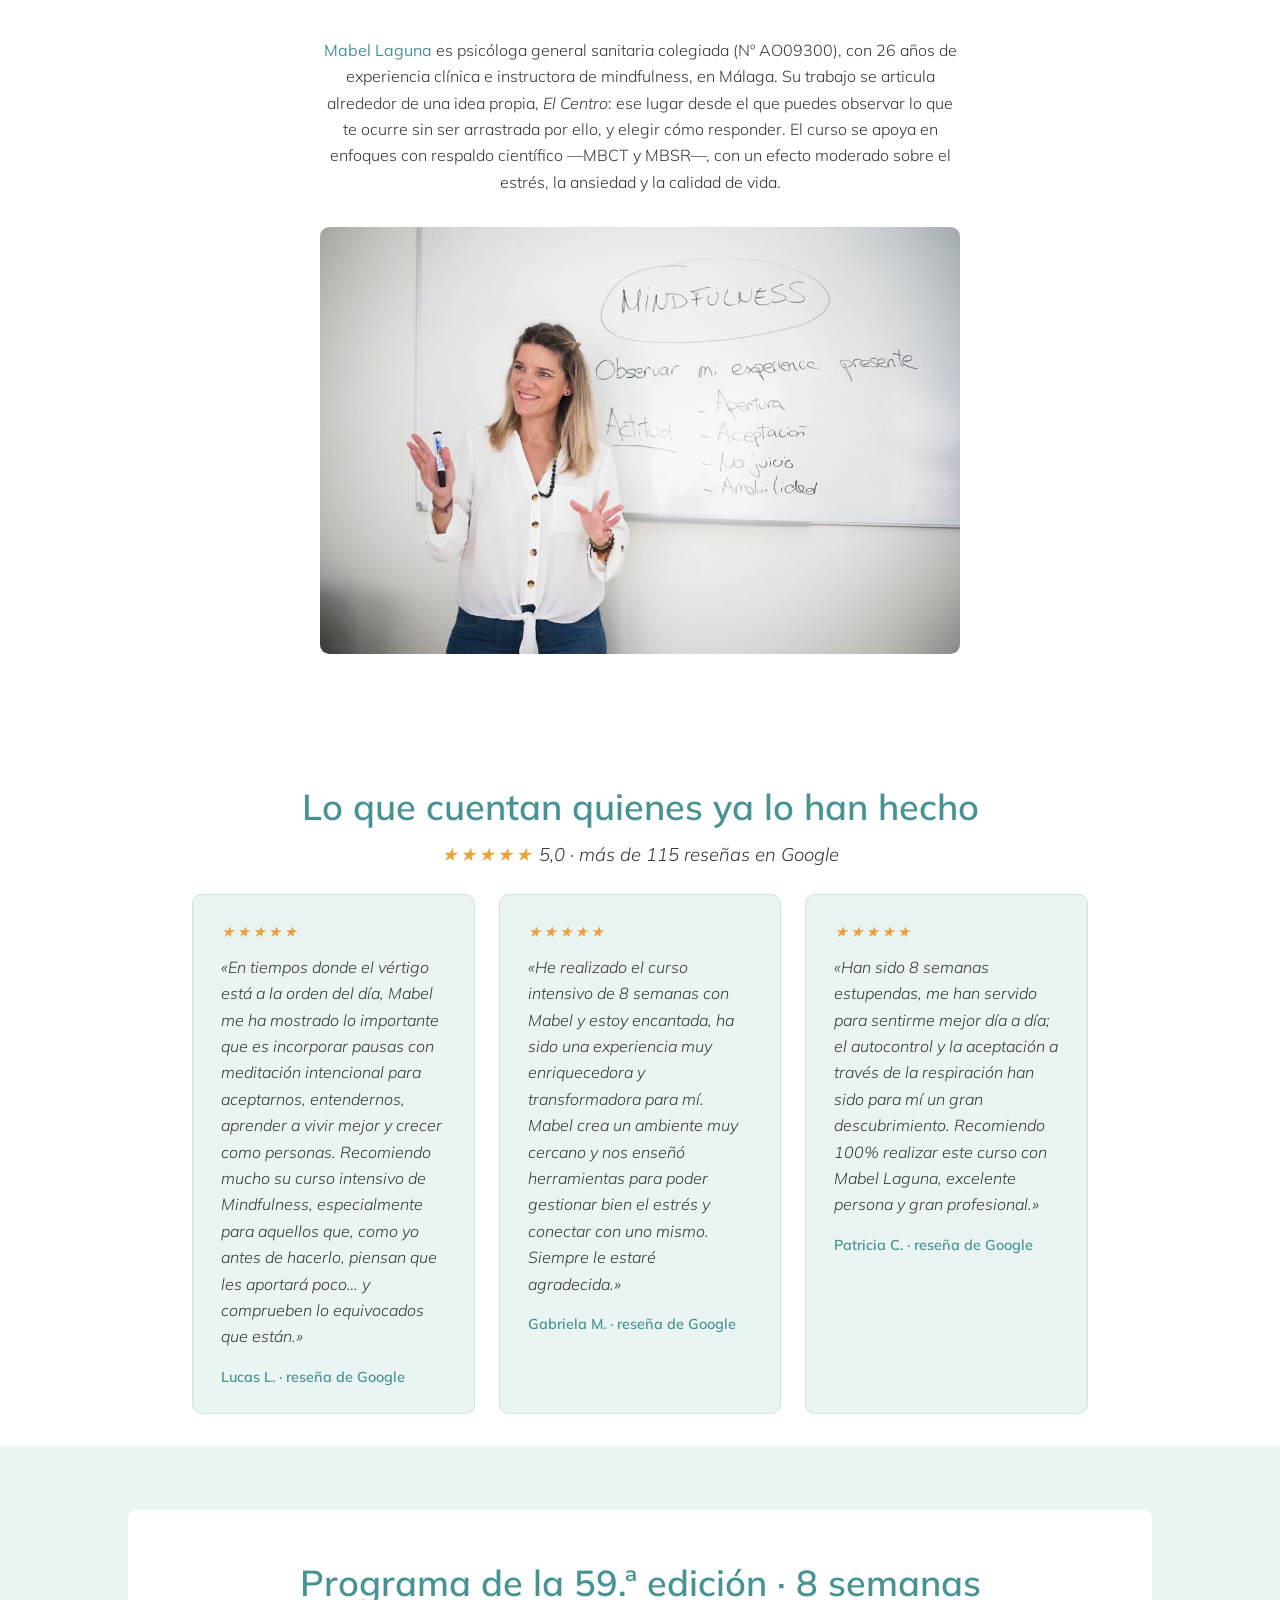
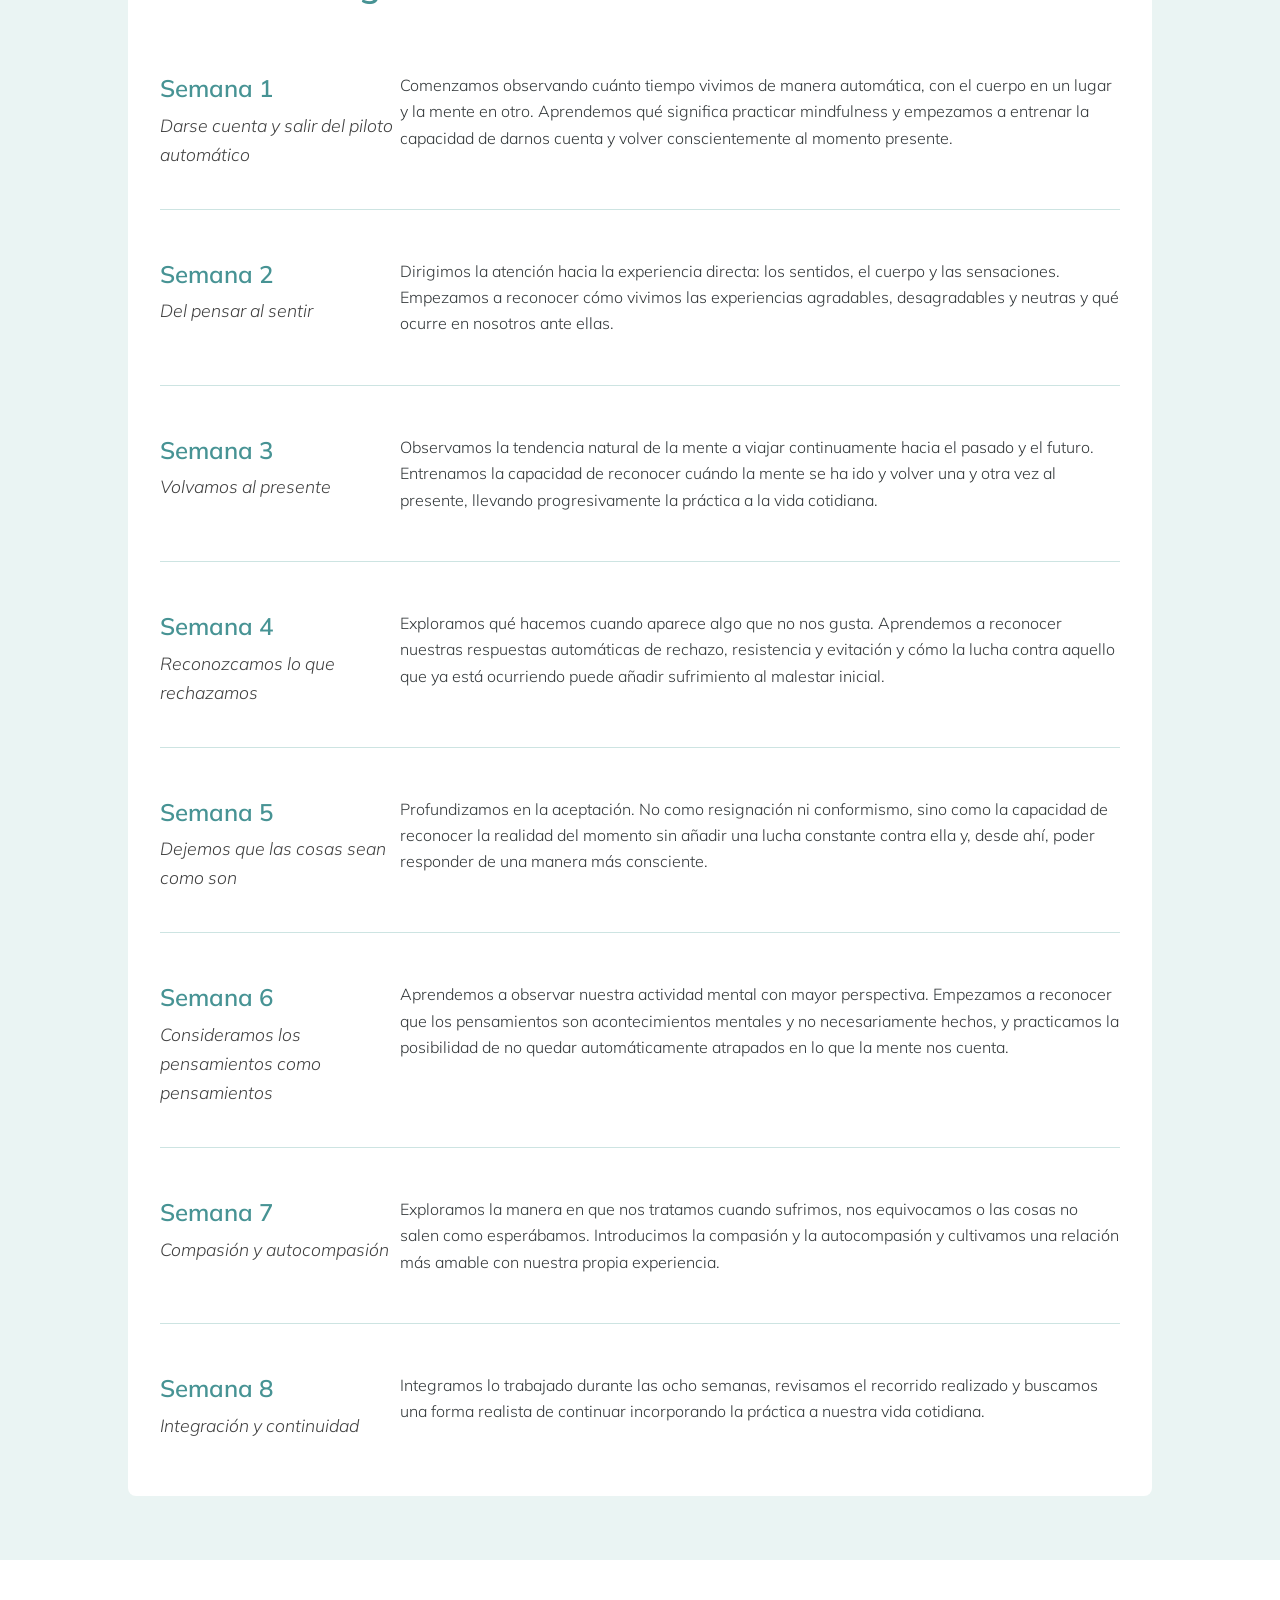
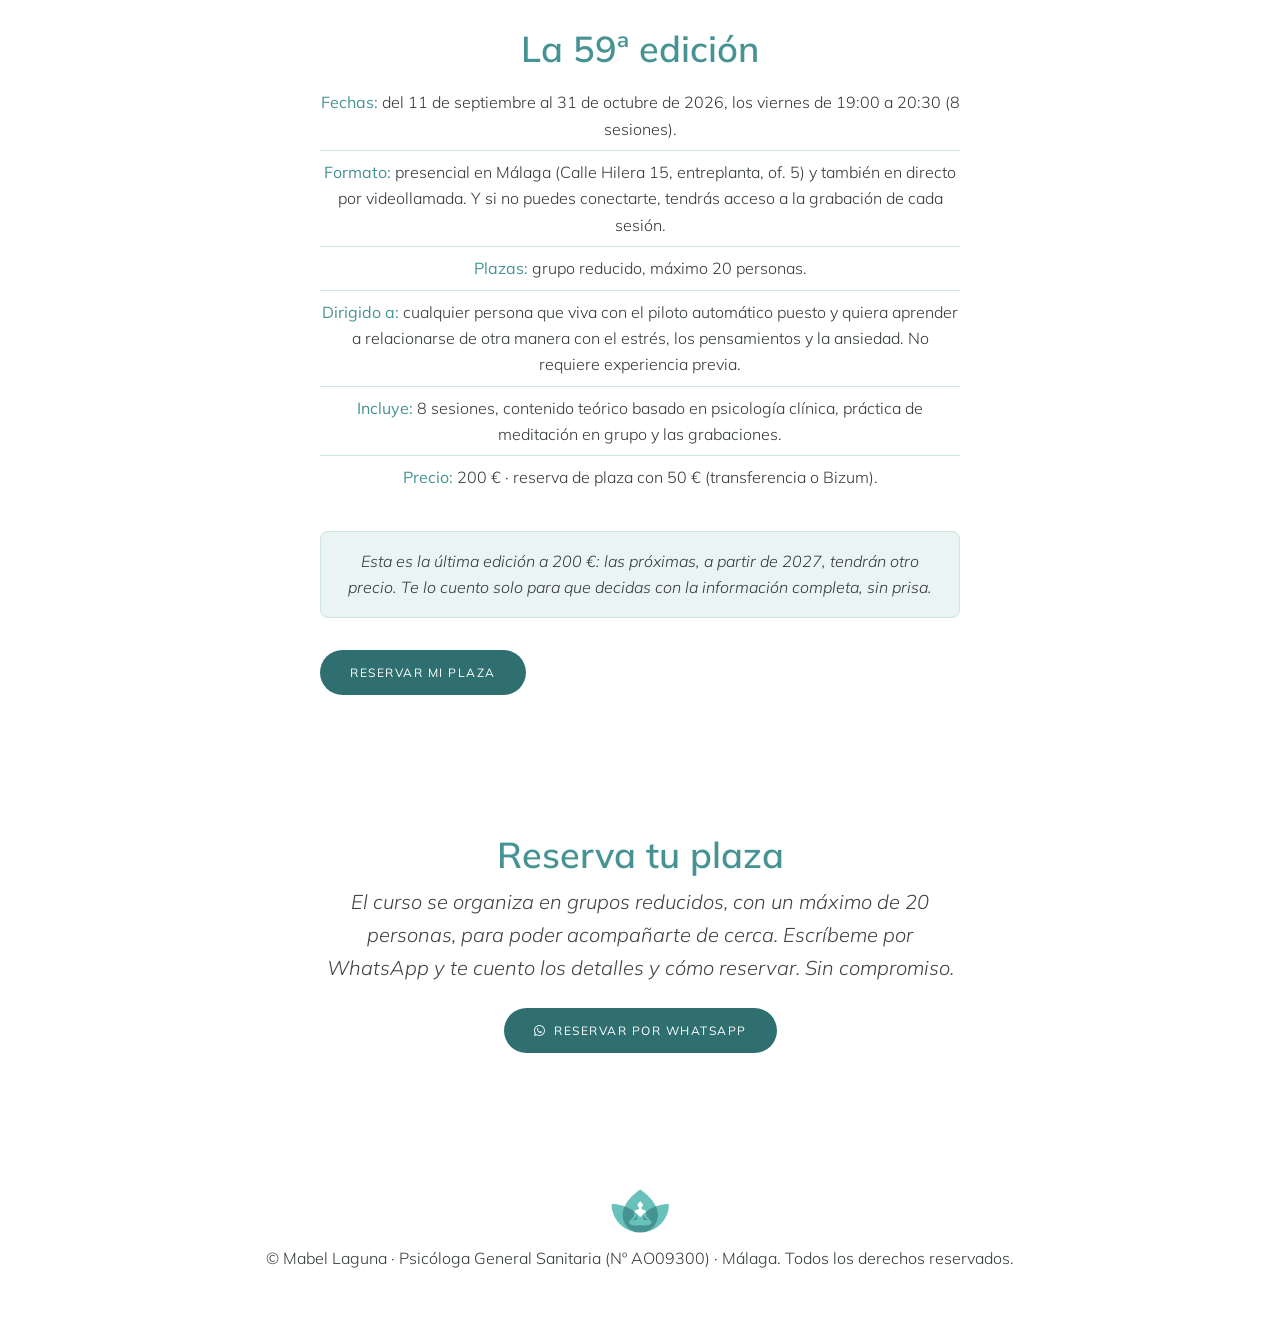
==== commit 4ad343f5: "Add files via upload" ====
--- a/index.html
+++ b/index.html
@@ -137,7 +137,7 @@
 		<div id="wrapper">
 
 			<!-- ============ HERO ============ -->
-			<section class="banner style1 orient-left content-align-left image-position-right fullscreen onload-image-fade-in onload-content-fade-right">
+			<section class="banner style1 orient-left content-align-left image-position-right onload-image-fade-in onload-content-fade-right">
 				<div class="content">
 					<span class="brand-logo" role="img" aria-label="Mabel Laguna"></span>
 					<h1>Otra manera de relacionarte con el estrés, los pensamientos y la ansiedad</h1>
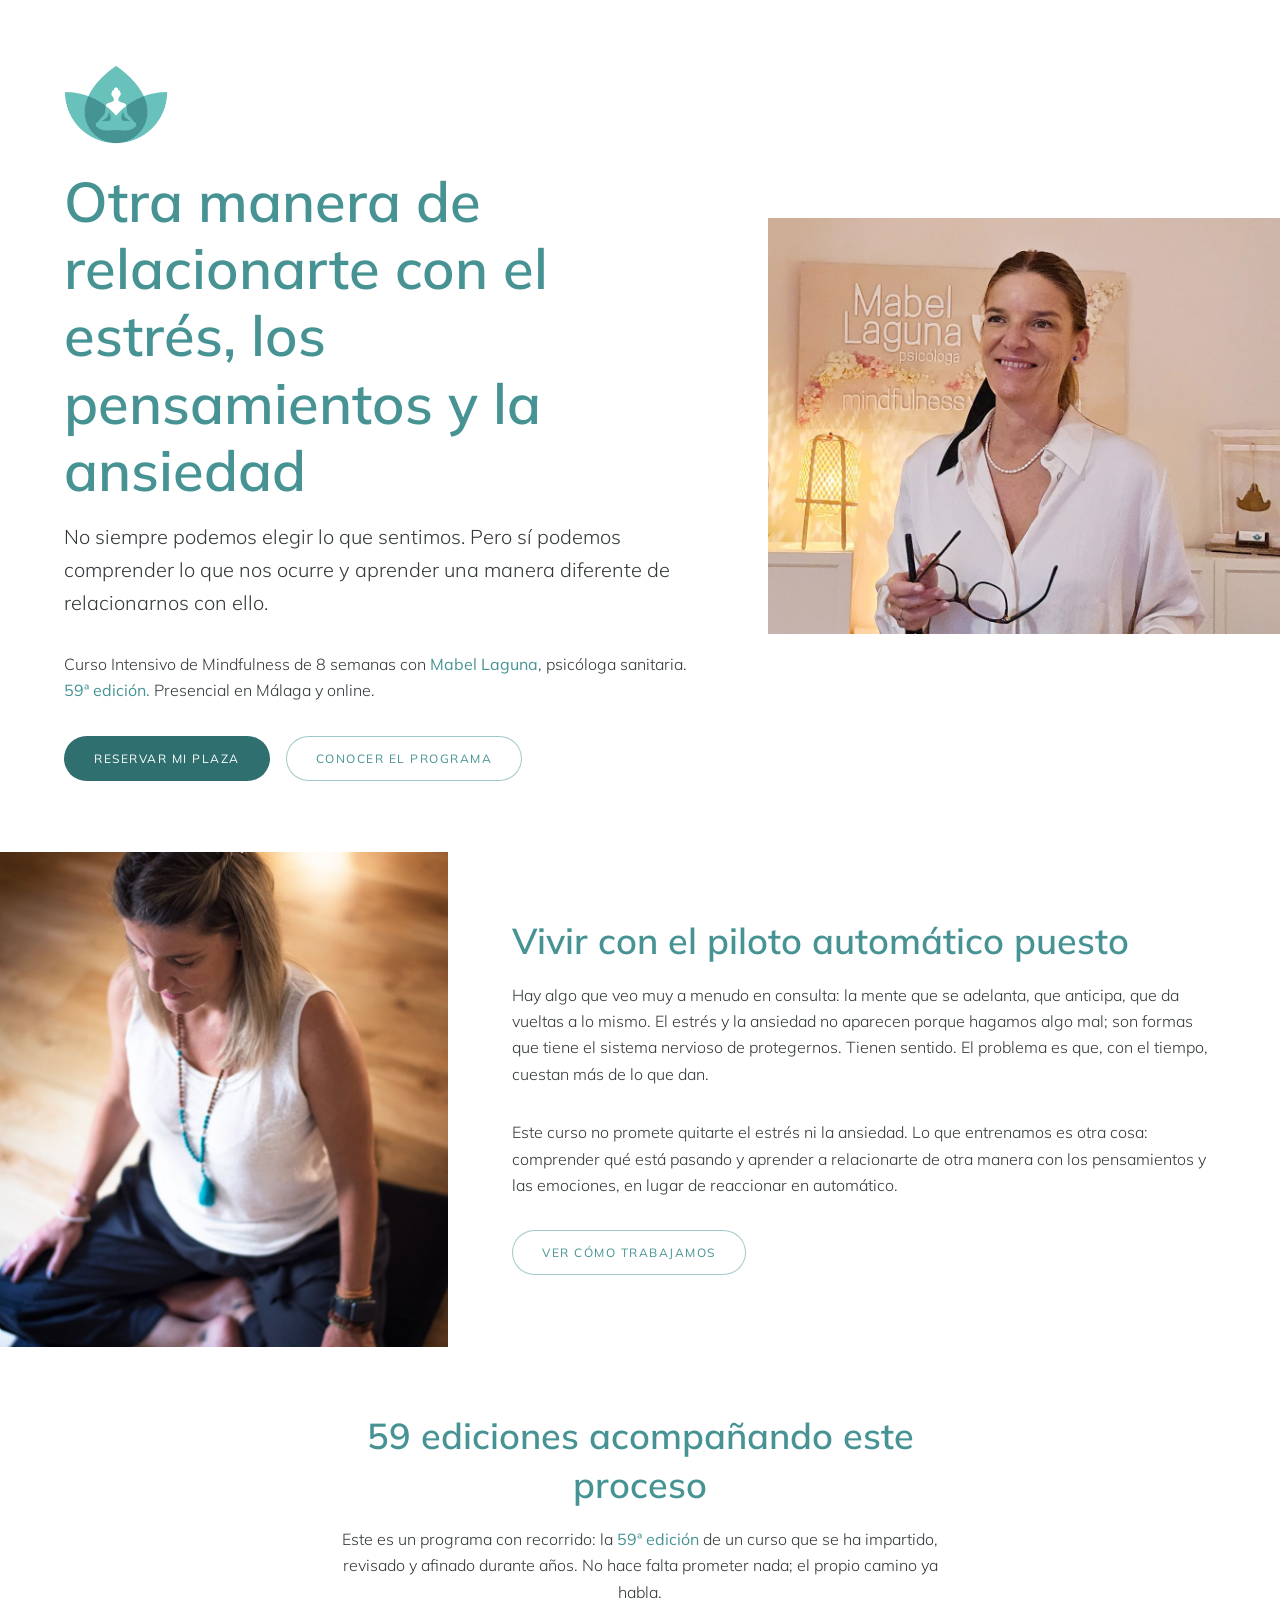
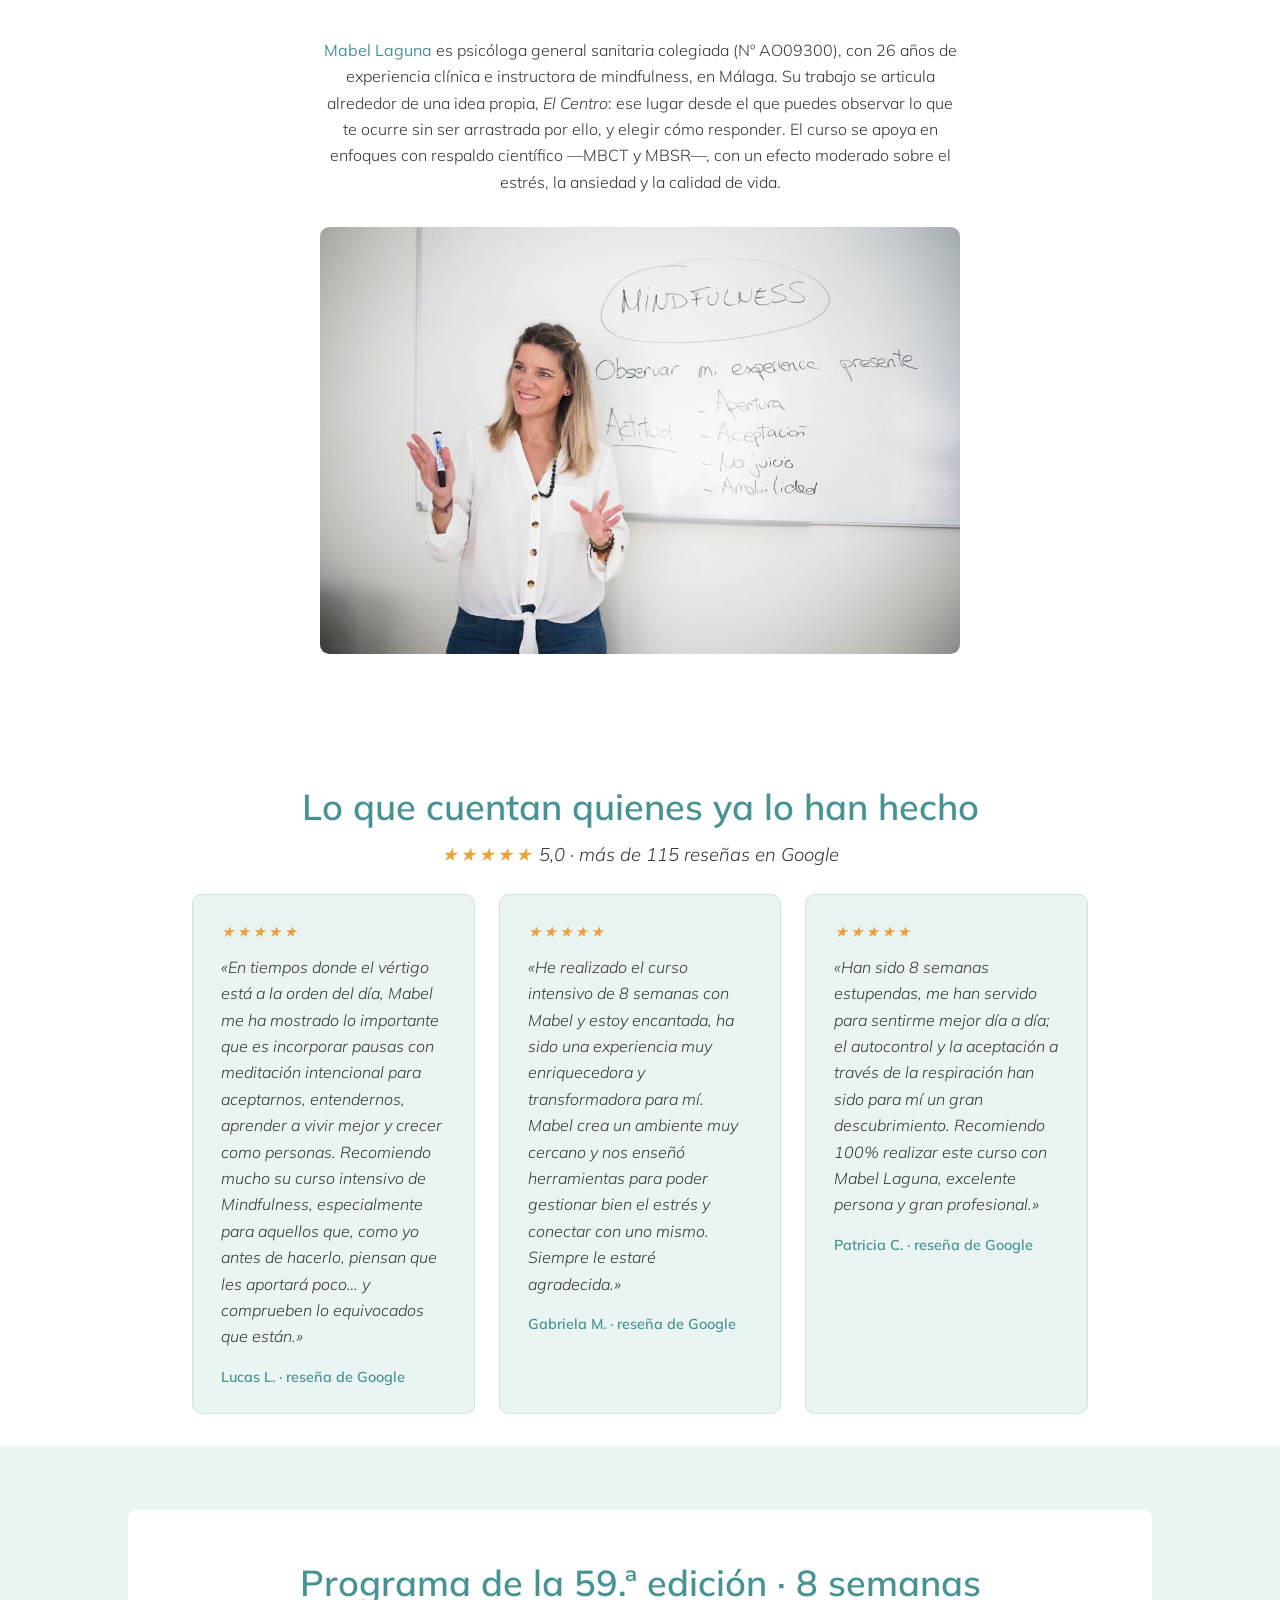
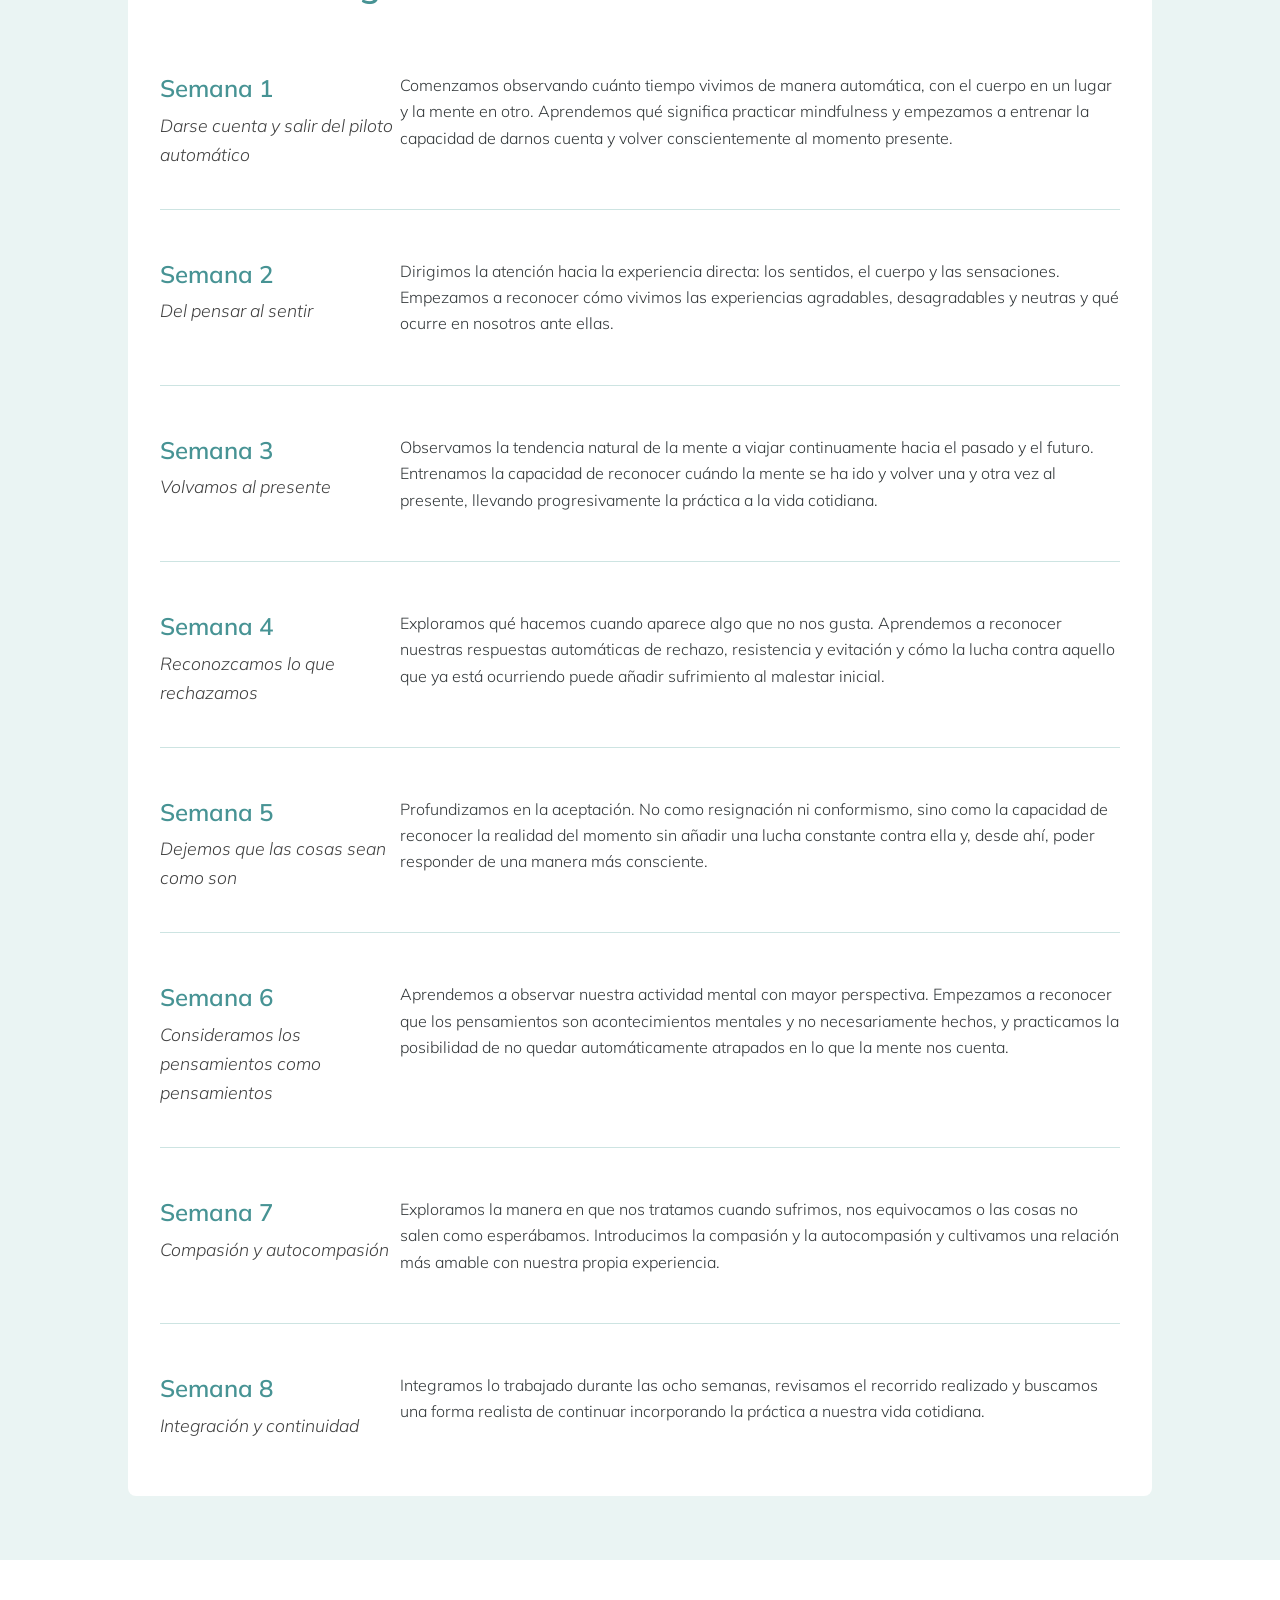
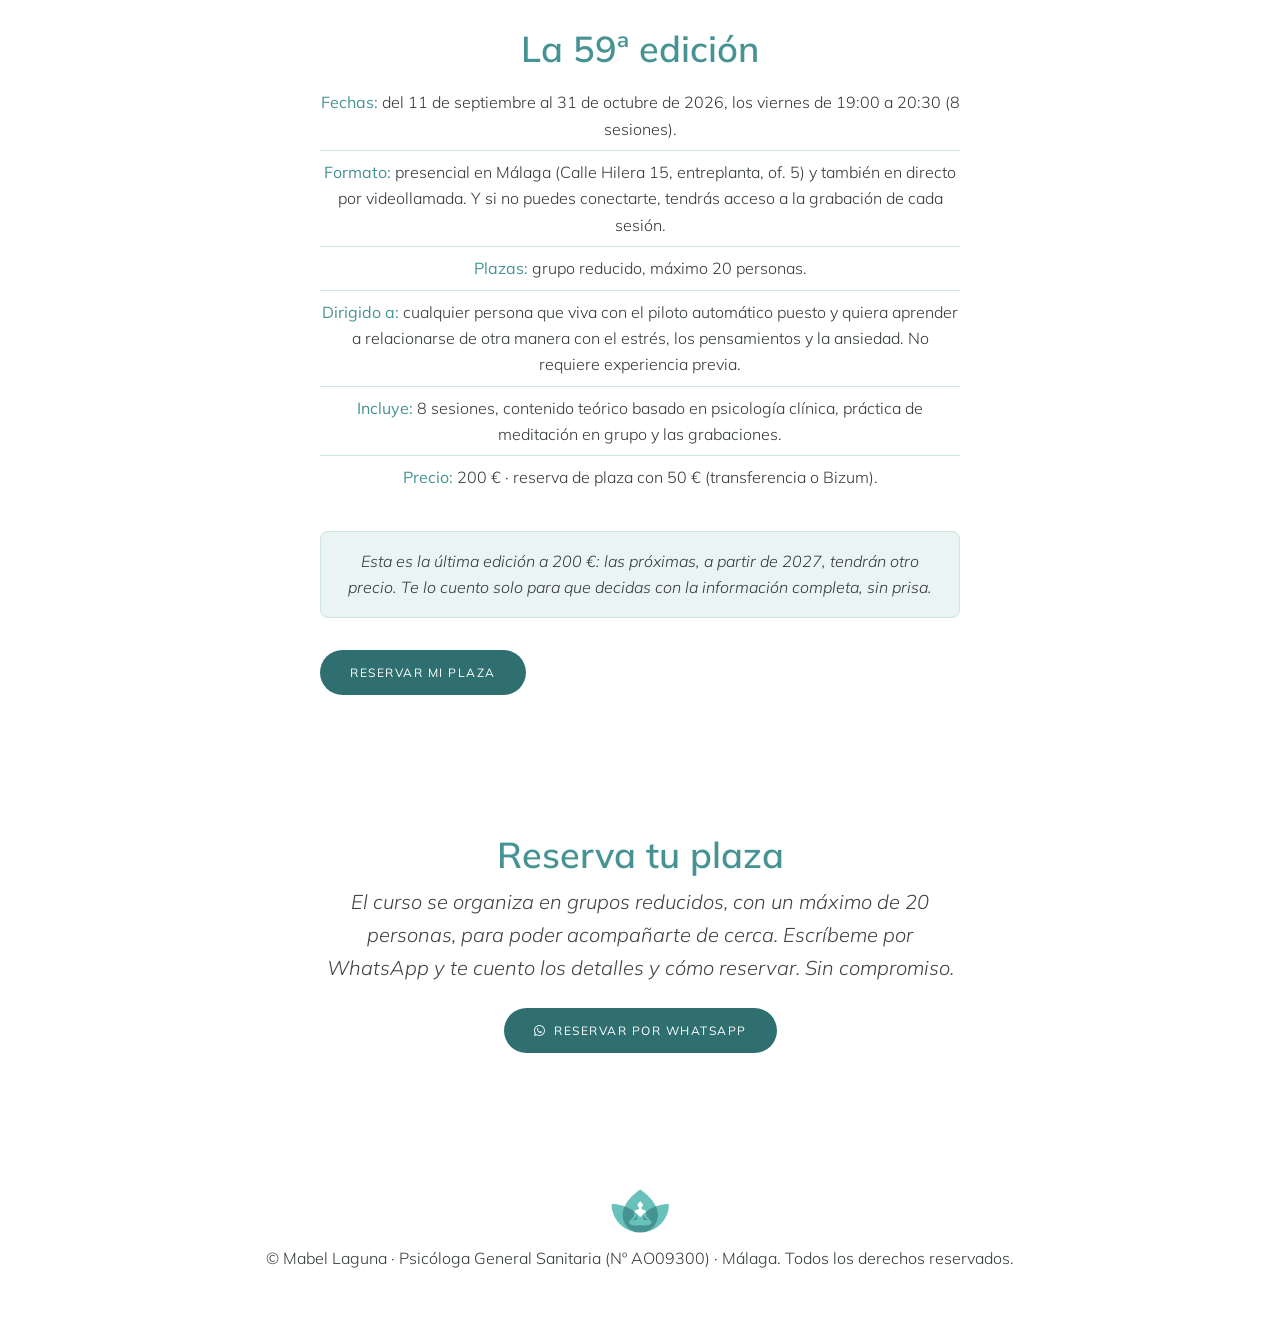
==== commit 3e083b6e: "Add files via upload" ====
--- a/index.html
+++ b/index.html
@@ -94,6 +94,14 @@
 		/* Paneles decorativos con degradado de marca (sin fotos de relleno) */
 		.banner.style1 .image{ background:linear-gradient(150deg,var(--teal-2),var(--teal)) !important; }
 		.banner.style1 .image img{ object-position: center 22% !important; }
+		/* Hero: foto más contenida */
+		@media (orientation: landscape){
+			.banner.style1{ align-items:center !important; }
+			.banner.style1 .image{ width:40% !important; height:26rem !important; }
+		}
+		@media (orientation: portrait){
+			.banner.style1 .image{ height:34vh !important; }
+		}
 		.spotlight.style1 .image{ background:linear-gradient(150deg,var(--tint),var(--teal-2)) !important; }
 		.spotlight.style1 .image img{ object-position: center 30% !important; }
 
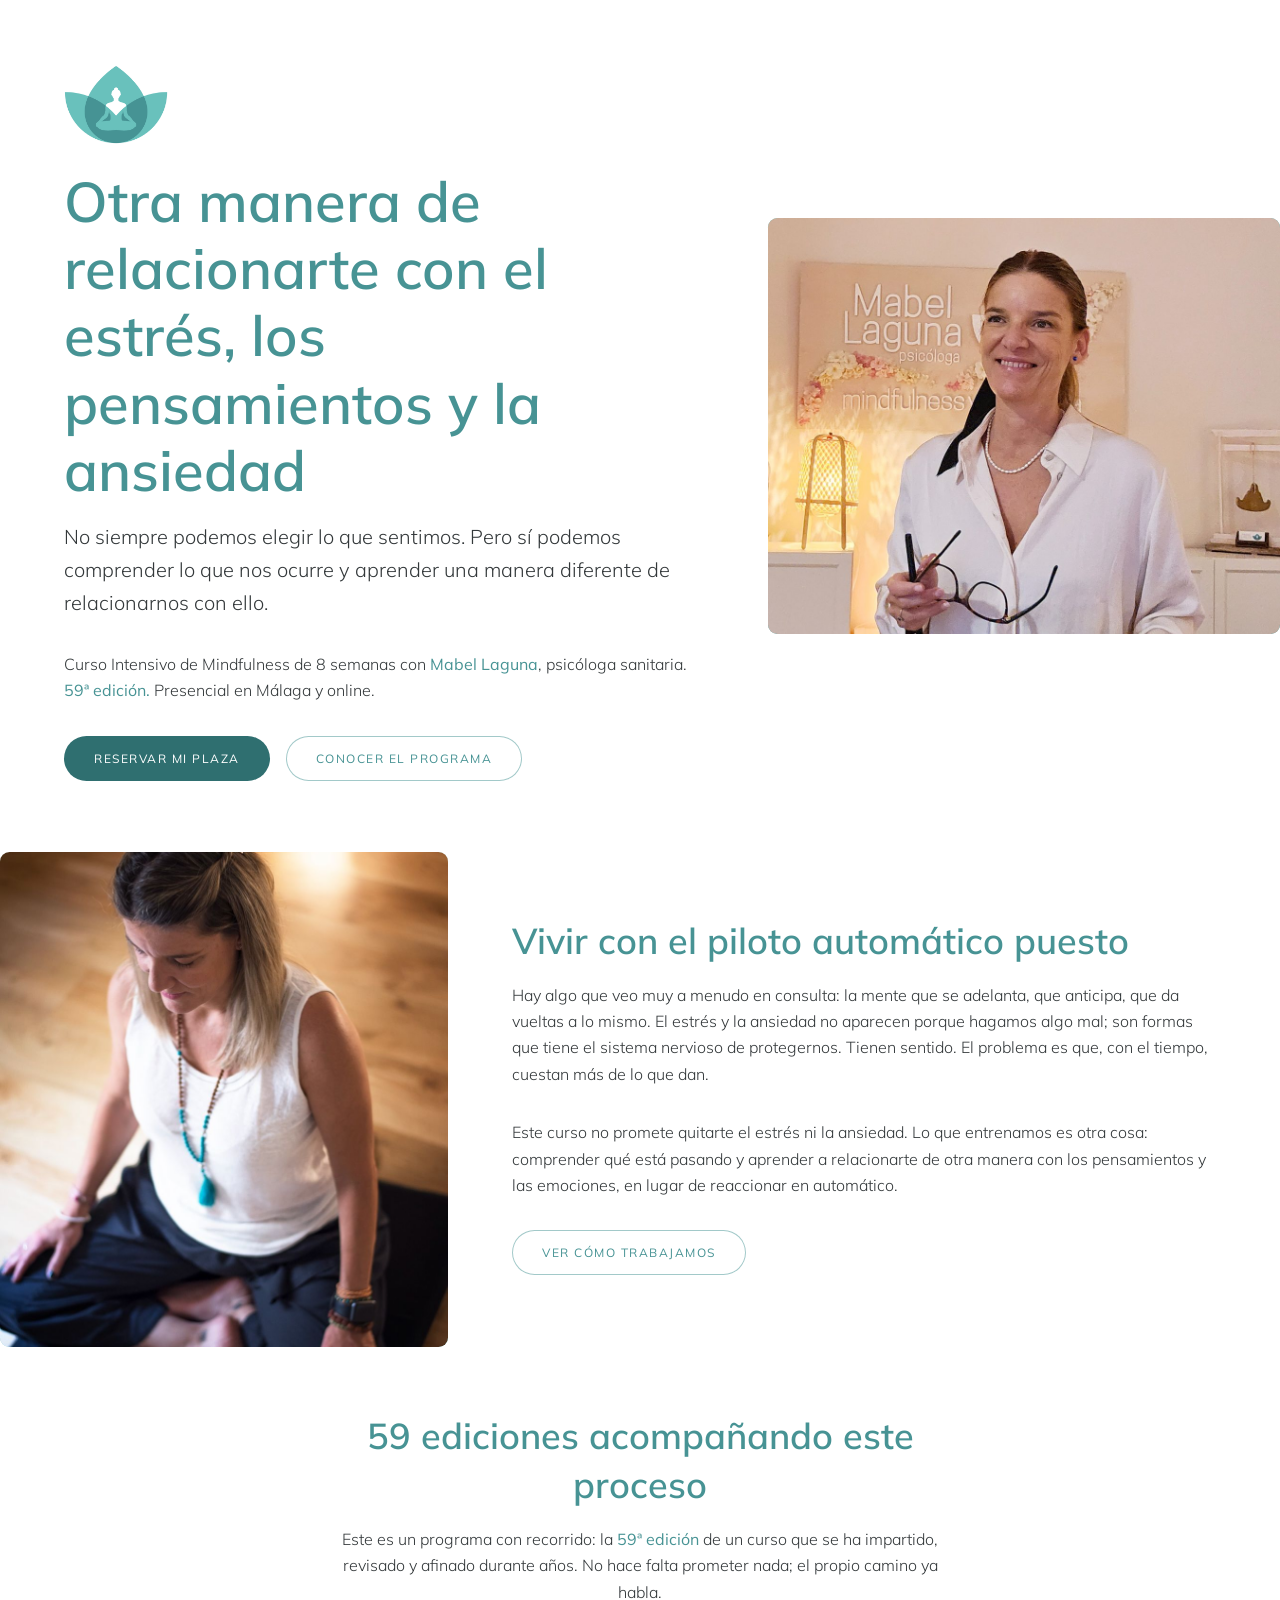
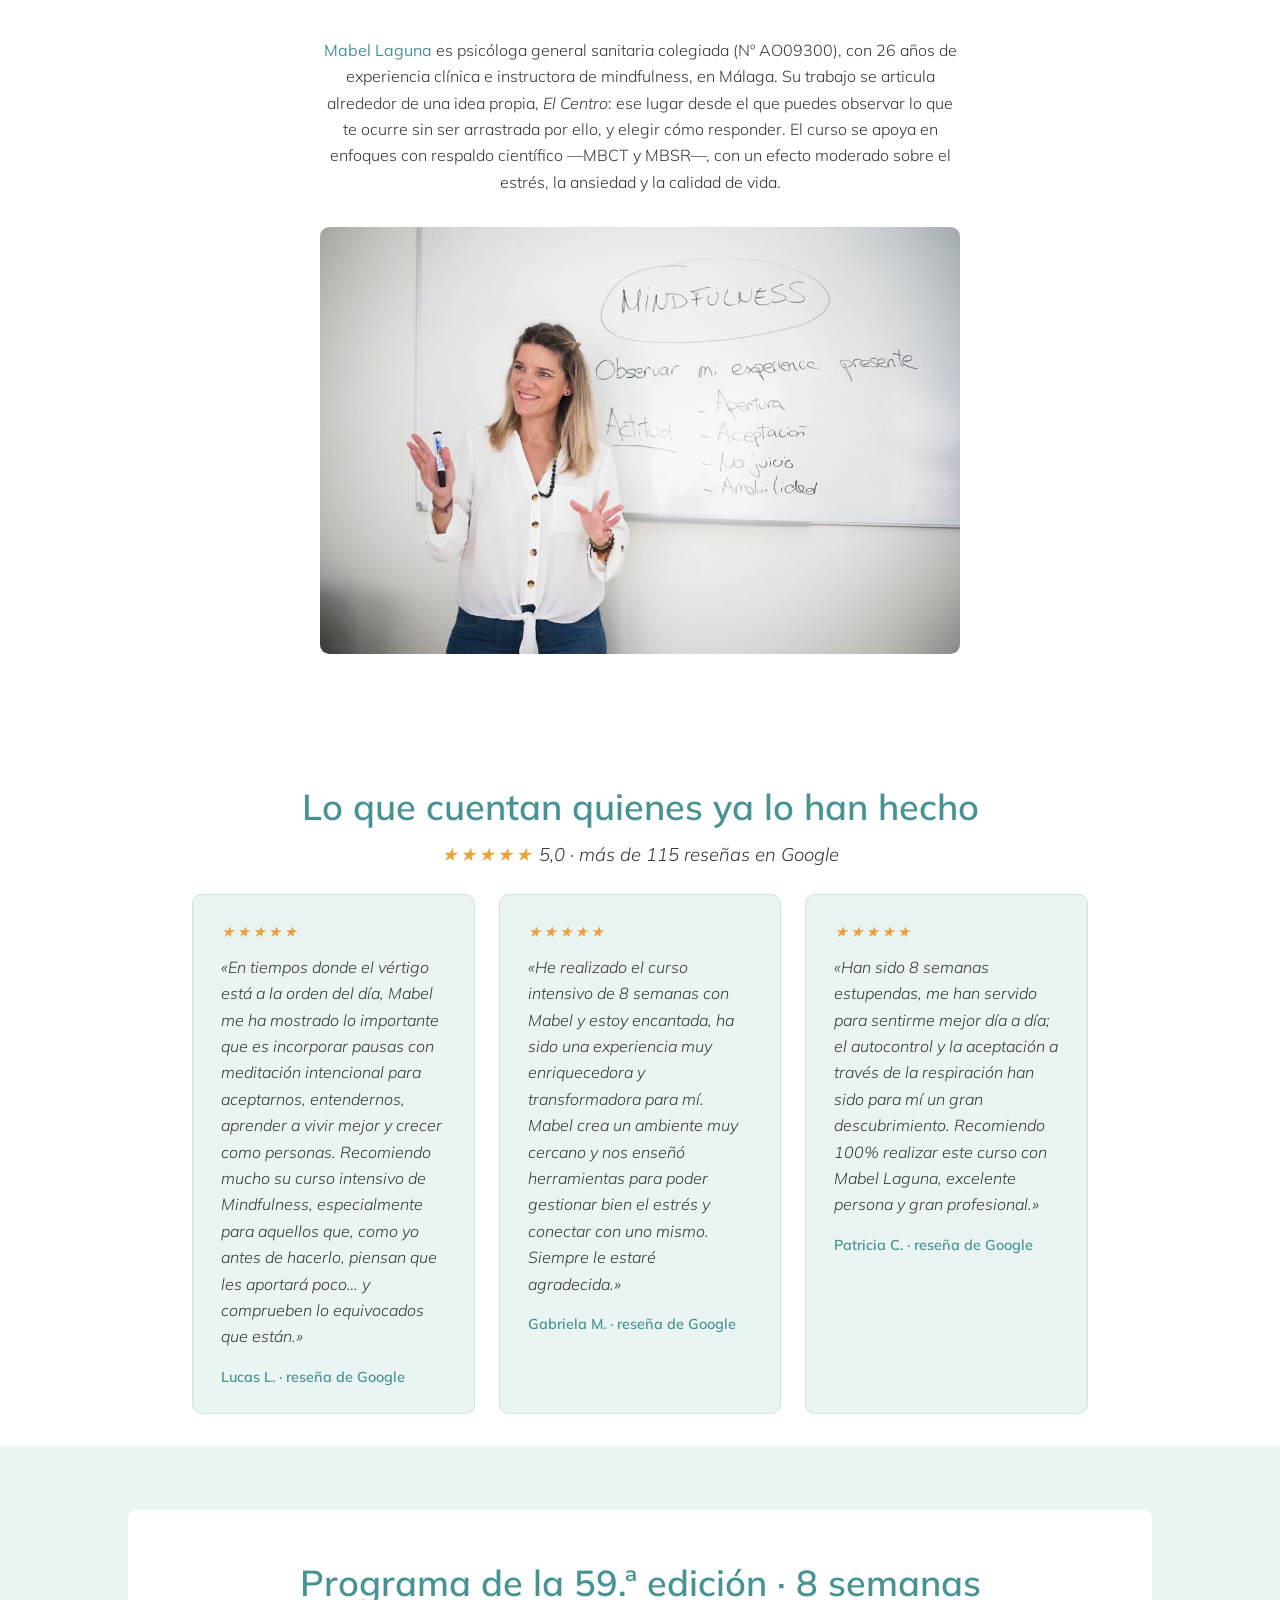
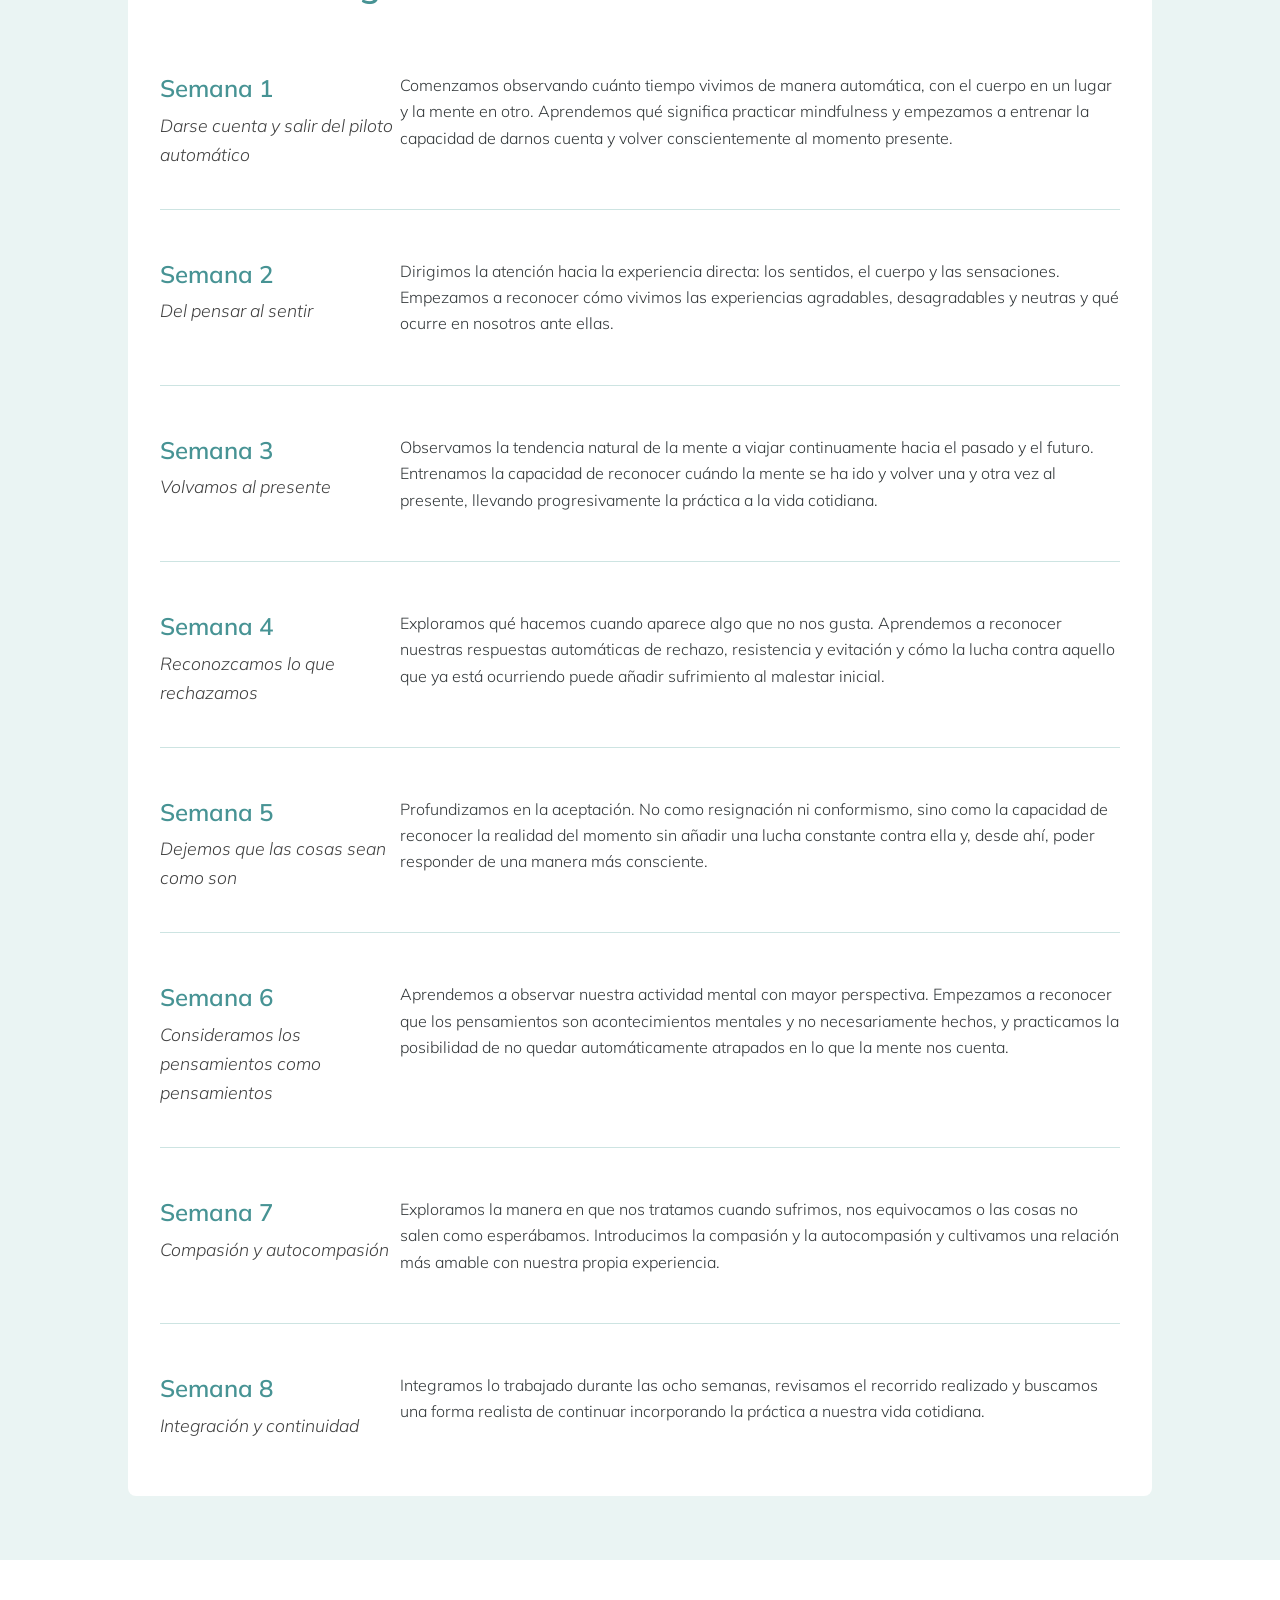
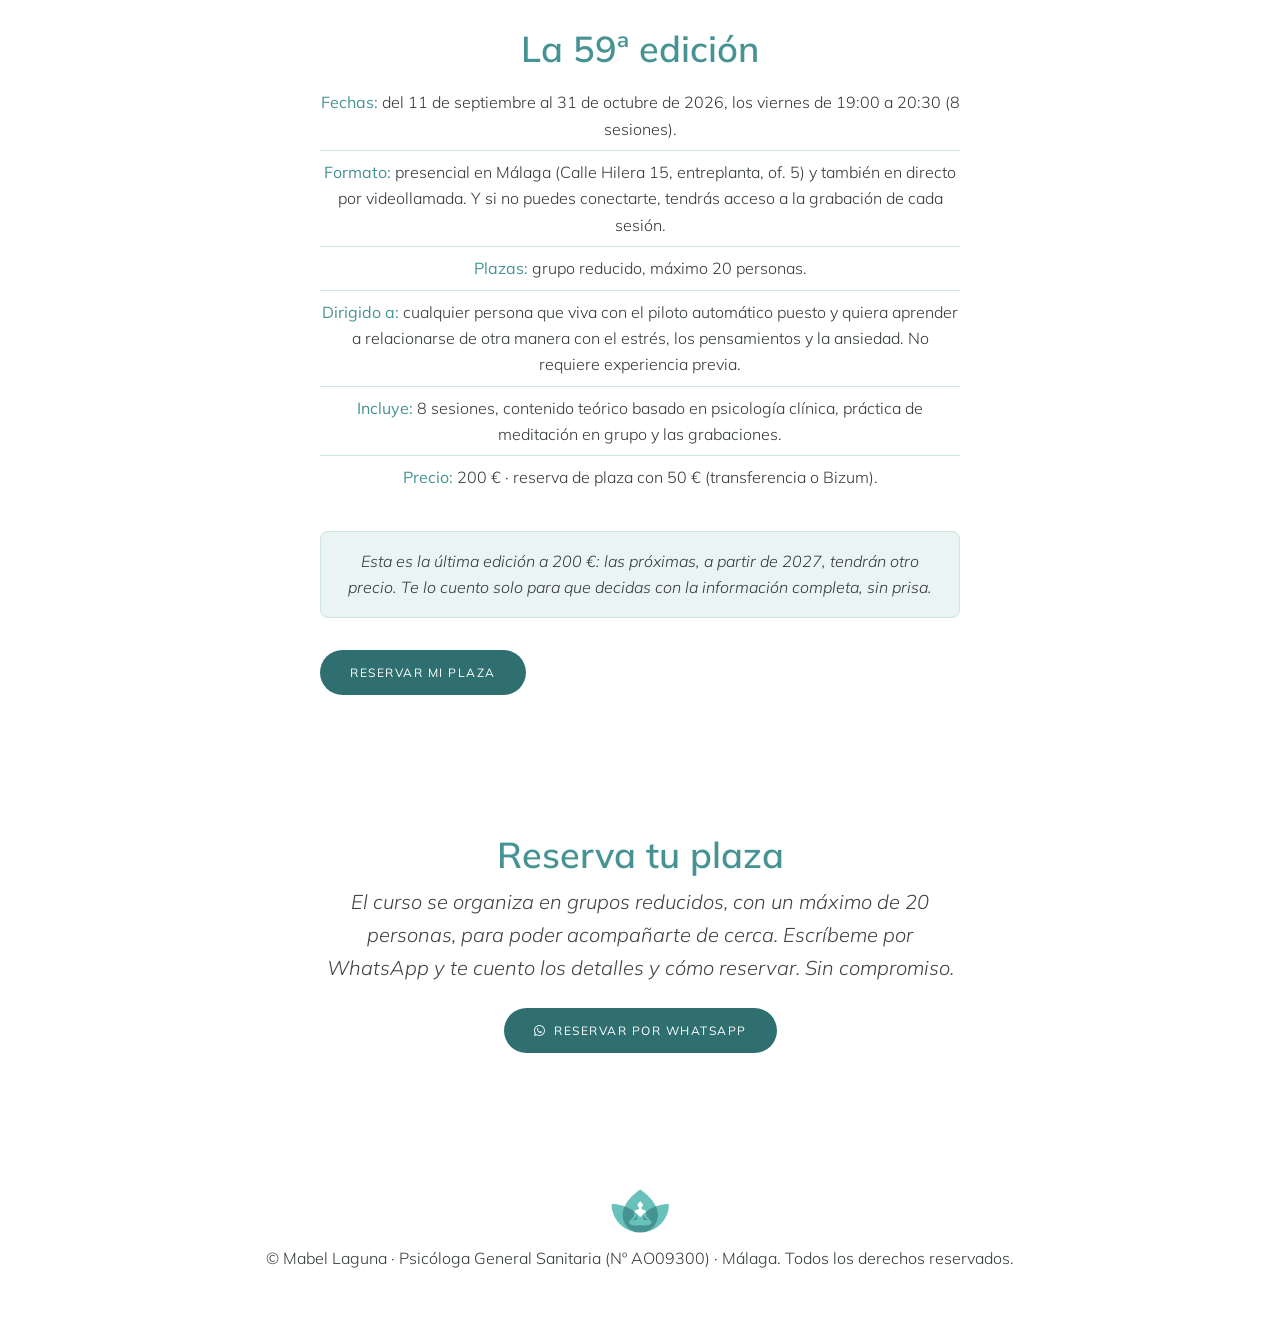
==== commit 01789bbd: "Add files via upload" ====
--- a/index.html
+++ b/index.html
@@ -104,6 +104,9 @@
 		}
 		.spotlight.style1 .image{ background:linear-gradient(150deg,var(--tint),var(--teal-2)) !important; }
 		.spotlight.style1 .image img{ object-position: center 30% !important; }
+		/* Esquinas redondeadas en hero y meditación, coherente con la foto de clase */
+		.banner.style1 .image, .banner.style1 .image img,
+		.spotlight.style1 .image, .spotlight.style1 .image img{ border-radius:0.6rem !important; }
 
 		/* Logo (incrustado en el propio archivo, sin imagen externa) */
 		.brand-logo{
